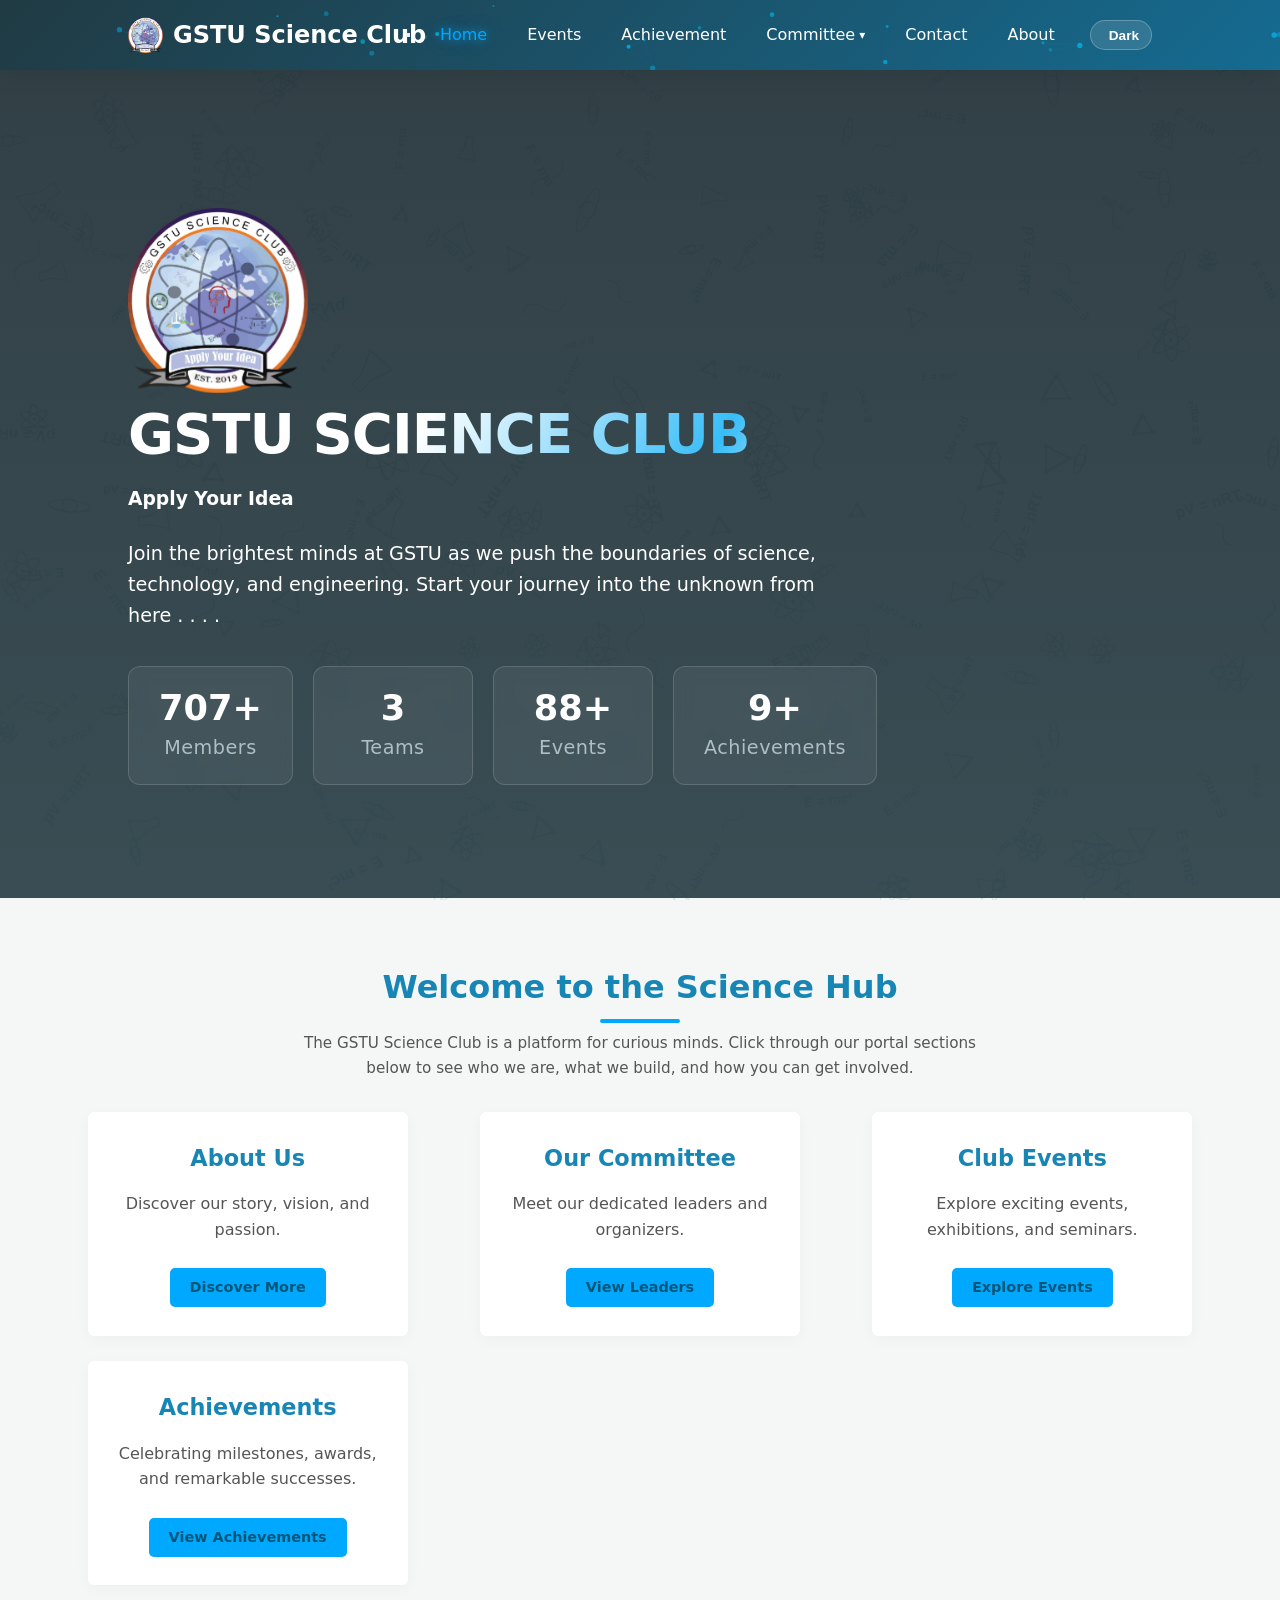
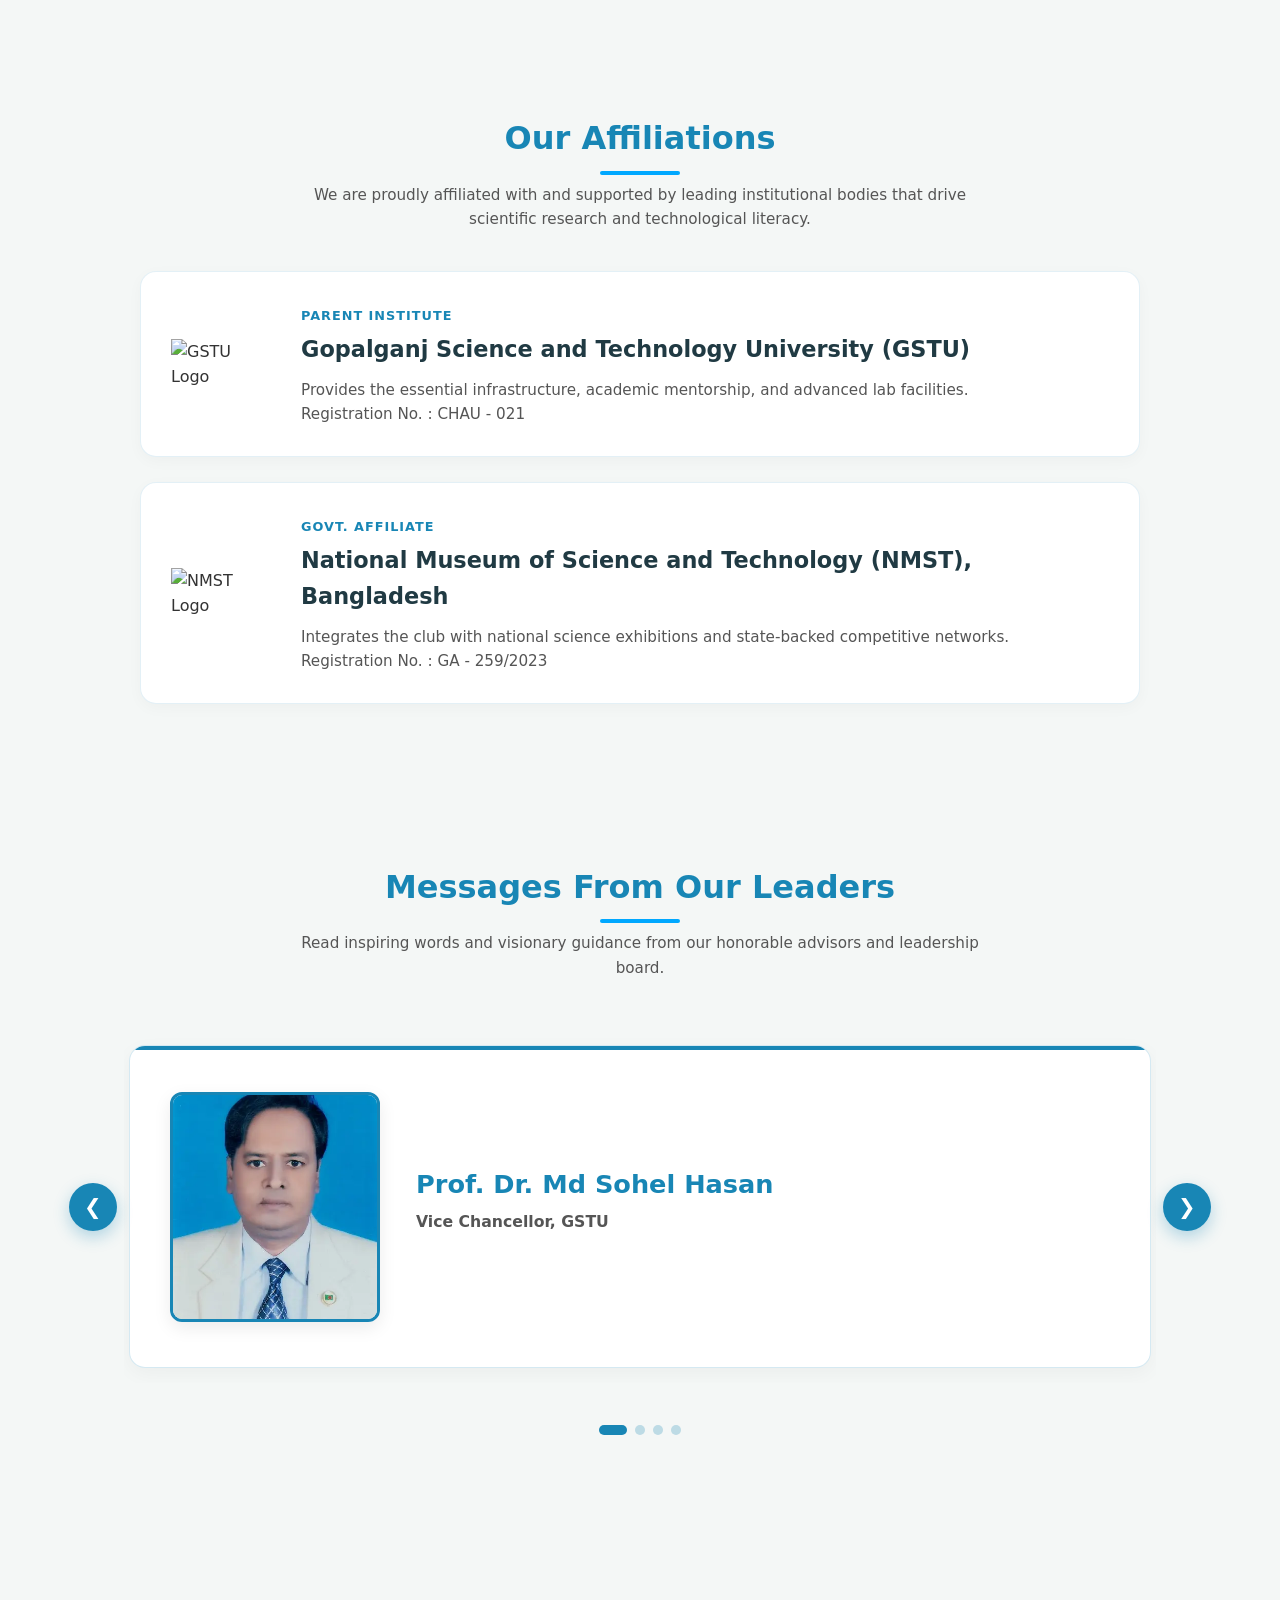
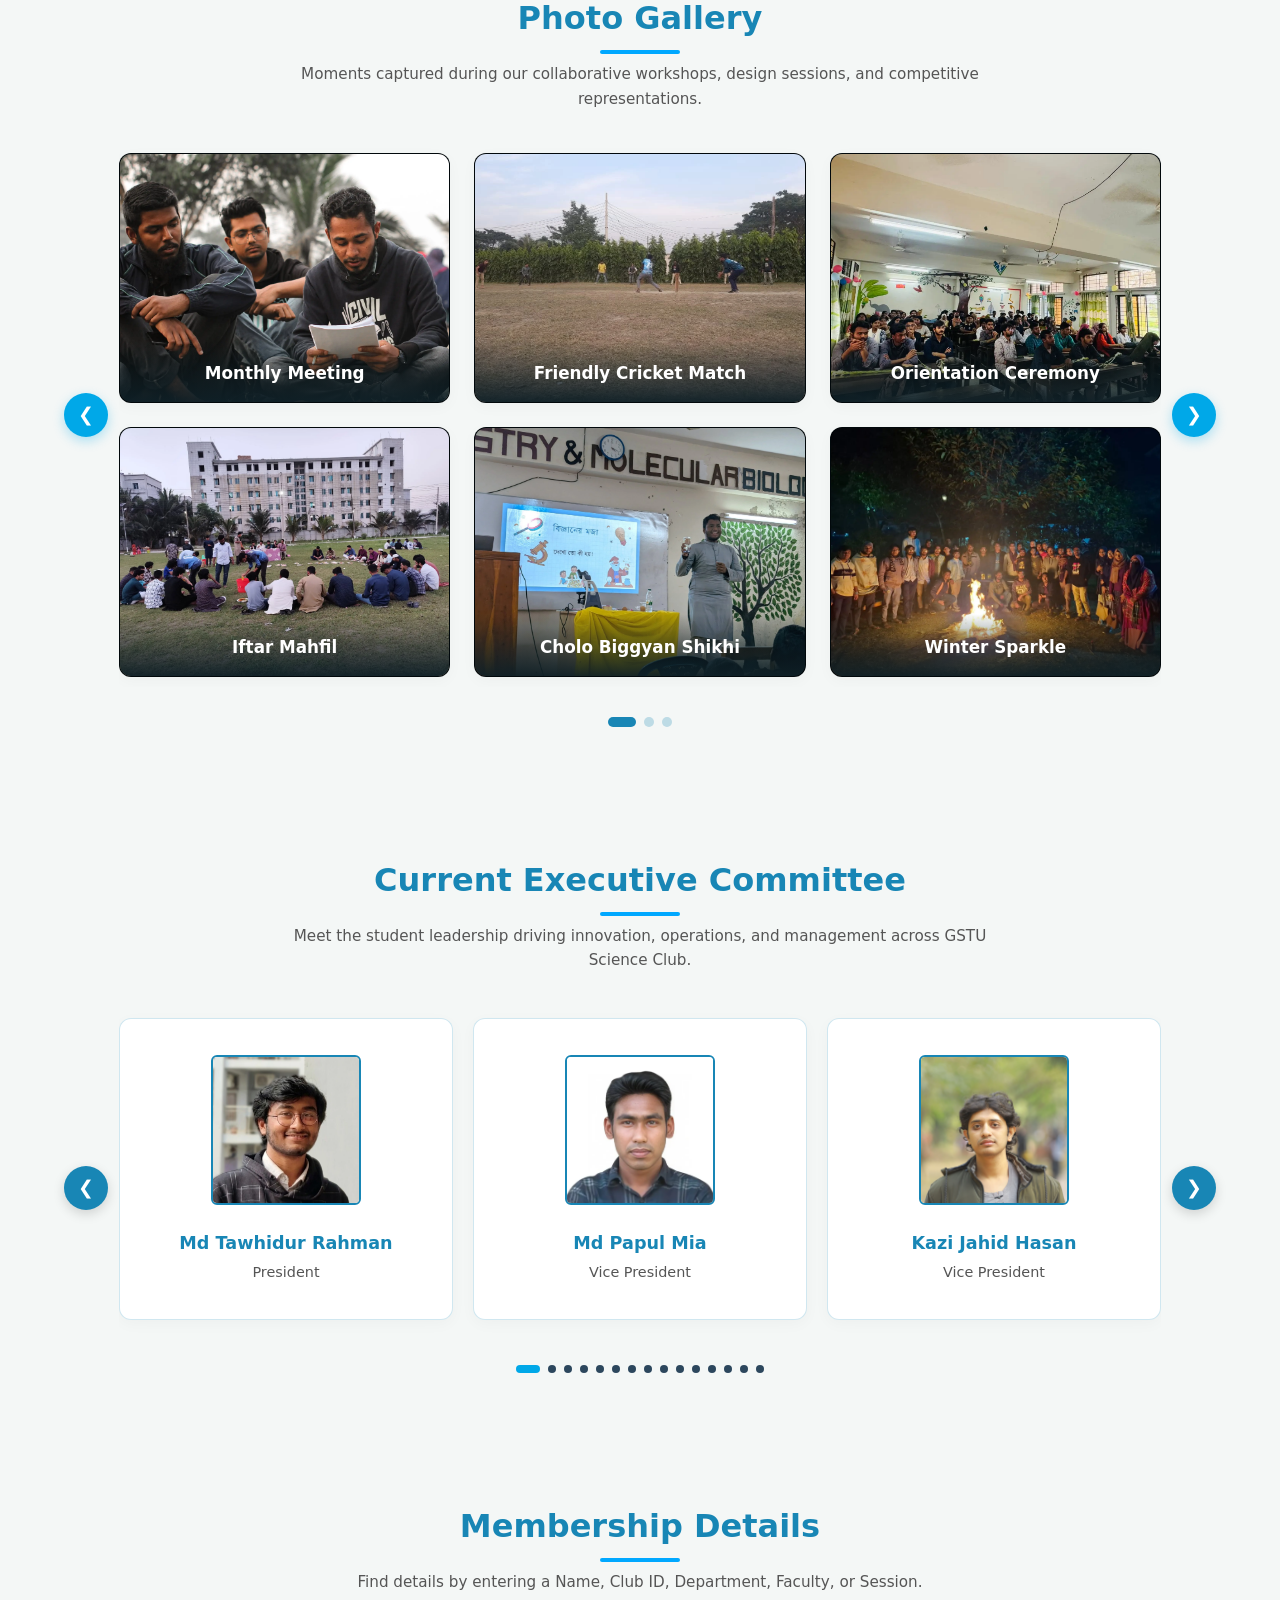
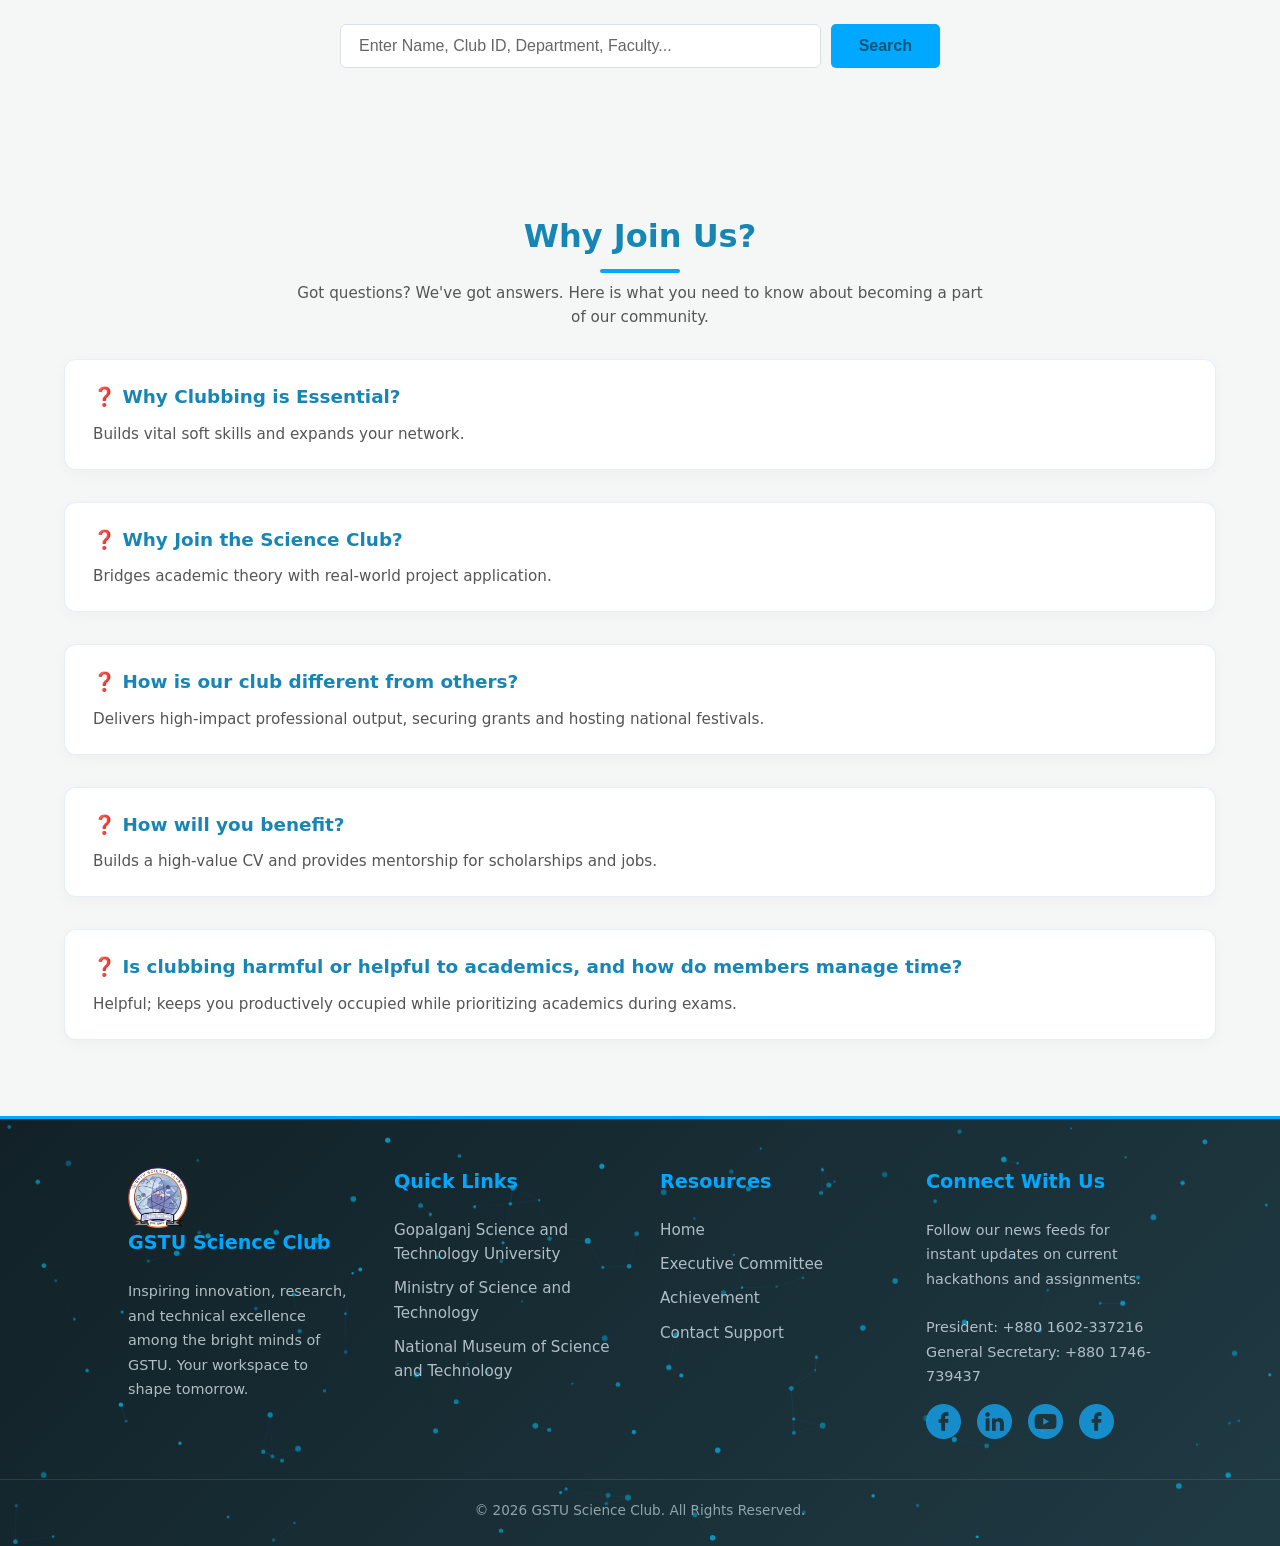
==== index.html @ 903ba99b "Add files via upload" ====
<!DOCTYPE html>
<html lang="en">

<head>
    <meta charset="UTF-8">
    <meta name="viewport" content="width=device-width, initial-scale=1.0">
    <title>Home - GSTU Science Club</title>
    <link rel="stylesheet" href="style.css">
    <!-- Custom Font Stylesheet -->
    <link rel="stylesheet" href="fonts/basenji.css">
    <link rel="stylesheet" href="style.css?v=1.1">
    <link rel="preconnect" href="https://cdnjs.cloudflare.com" crossorigin>
    <link rel="preconnect" href="https://cdn.jsdelivr.net" crossorigin>
    <script defer src="https://cdnjs.cloudflare.com/ajax/libs/three.js/r128/three.min.js"></script>
    <script defer src="https://cdn.jsdelivr.net/npm/three@0.128.0/examples/js/controls/OrbitControls.js"></script>
    <link rel="icon" type="image/webp" href="image/official/logo.webp">
</head>

<body class="max-w-full overflow-x-hidden">

    <!-- PRELOADER OVERLAY -->
    <div id="loader-wrapper">
        <div class="spinner-box">
            <div class="blue-orbit leo"></div>
            <div class="green-orbit leo"></div>
            <div class="red-orbit leo"></div>
            <div class="white-orbit w1 leo"></div>
            <div class="white-orbit w2 leo"></div>
            <div class="white-orbit w3 leo"></div>
        </div>
        <div class="loading-text">Preparing for Discovery...</div>
    </div>

    <universal-header></universal-header>

    <section id="hero">

        <!-- BACKGROUND CANVAS -->
        <canvas id="atom-canvas"
            style="position: absolute; top: 0; left: 0; width: 100%; height: 100%; z-index: 0; pointer-events: none;"></canvas>

        <!-- FOREGROUND CONTENT -->
        <div class="hero-content" style="position: relative; z-index: 1; max-width: 800px;">
            <img src="image/official/logo.webp" height="180px" width="180px" alt="GSTU Science Club Logo"
                style="margin-bottom: 10px;">

            <h1 class="hero-titles">GSTU Science Club</h1>
            <h3>Apply Your Idea</h3> <br>
            <p>Join the brightest minds at GSTU as we push the boundaries of science, technology, and engineering. Start
                your journey into the unknown from here . . . .</p>

            <!-- STATS BOXES -->
            <div class="hero-stats">
                <div class="stat-box">
                    <h2 class="counter" data-target="800" data-suffix="+">0</h2>
                    <p>Members</p>
                </div>
                <div class="stat-box">
                    <h2 class="counter" data-target="3">0</h2>
                    <p>Teams</p>
                </div>
                <div class="stat-box">
                    <h2 class="counter" data-target="100" data-suffix="+">0</h2>
                    <p>Events</p>
                </div>
                <div class="stat-box">
                    <h2 class="counter" data-target="10" data-suffix="+">0</h2>
                    <p>Achievements</p>
                </div>
            </div>
        </div>

    </section>

    <div class="section-container reveal-on-scroll">
        <h2 class="section-title">Welcome to the Science Hub</h2>
        <p class="section-subtitle">The GSTU Science Club is a platform for curious minds. Click through our portal
            sections below to see who we are, what we build, and how you can get involved.</p>

        <div class="grid">
            <div class="card reveal-on-scroll">
                <h3>About Us</h3>
                <p>Discover our story, vision, and passion.</p>
                <br>
                <a href="about.html" class="btns" style="padding: 8px 20px; font-size: 0.9rem;">Discover More</a>
            </div>
            <div class="card reveal-on-scroll">
                <h3>Our Committee</h3>
                <p>Meet our dedicated leaders and organizers.</p>
                <br>
                <a href="committee.html" class="btns" style="padding: 8px 20px; font-size: 0.9rem;">View Leaders</a>
            </div>

            <div class="card reveal-on-scroll">
                <h3>Club Events</h3>
                <p>Explore exciting events, exhibitions, and seminars.</p>
                <br>
                <a href="events.html" class="btns" style="padding: 8px 20px; font-size: 0.9rem;">Explore Events</a>
            </div>

            <div class="card reveal-on-scroll">
                <h3>Achievements</h3>
                <p>Celebrating milestones, awards, and remarkable successes.</p>
                <br>
                <a href="achievement.html" class="btns" style="padding: 8px 20px; font-size: 0.9rem;">View
                    Achievements</a>
            </div>
        </div>
    </div>

    <div class="section-container reveal-on-scroll">
        <h2 class="section-title">Our Affiliations</h2>
        <p class="section-subtitle">We are proudly affiliated with and supported by leading institutional bodies that
            drive scientific research and technological literacy.</p>

        <div class="affiliations-list"
            style="display: flex; flex-direction: column; gap: 25px; max-width: 1000px; margin: 2.5rem auto 0 auto;">

            <div class="affiliation-wide-card interactive-affiliation-card reveal-on-scroll">
                <div class="affiliation-logo-frame"
                    style="flex-shrink: 0; width: 100px; height: 100px; display: flex; align-items: center; justify-content: center; position: relative; z-index: 2;">
                    <img src="https://upload.wikimedia.org/wikipedia/en/6/67/GSTU_Logo.png" alt="GSTU Logo"
                        style="max-width: 100%; max-height: 100%; object-fit: contain;">
                </div>
                <div class="affiliation-details" style="position: relative; z-index: 2;">
                    <span class="affiliation-badge">Parent Institute</span>
                    <h3>Gopalganj Science and Technology University (GSTU)</h3>
                    <p>Provides the essential infrastructure, academic mentorship, and advanced lab facilities.</p>
                    <p>Registration No. : CHAU - 021</p>
                </div>
            </div>

            <div class="affiliation-wide-card interactive-affiliation-card reveal-on-scroll">
                <div class="affiliation-logo-frame"
                    style="flex-shrink: 0; width: 100px; height: 100px; display: flex; align-items: center; justify-content: center; position: relative; z-index: 2;">
                    <img src="https://upload.wikimedia.org/wikipedia/en/thumb/a/a3/National_Museum_of_Science_and_Technology_%28Bangladesh%29_logo.svg/500px-National_Museum_of_Science_and_Technology_%28Bangladesh%29_logo.svg.png"
                        alt="NMST Logo" style="max-width: 100%; max-height: 100%; object-fit: contain;">
                </div>
                <div class="affiliation-details" style="position: relative; z-index: 2;">
                    <span class="affiliation-badge">Govt. Affiliate</span>
                    <h3>National Museum of Science and Technology (NMST), Bangladesh</h3>
                    <p>Integrates the club with national science exhibitions and state-backed competitive networks.</p>
                    <p>Registration No. : GA - 259/2023</p>
                </div>
            </div>

        </div>
    </div>

    <!-- Messages From Our Leaders Section -->
    <div class="section-container messages-section reveal-on-scroll">
        <h2 class="section-title">Messages From Our Leaders</h2>
        <p class="section-subtitle">Read inspiring words and visionary guidance from our honorable advisors and
            leadership board.</p>

        <!-- Carousel Wrapper -->
        <div class="msg-carousel-container" id="msgCarousel" tabindex="0"
            aria-label="Leader Messages Carousel. Use arrow keys to navigate.">

            <button class="msg-carousel-btn msg-prev-btn" id="msgPrev" aria-label="Previous message">&#10094;</button>

            <div class="msg-carousel-viewport" id="msgViewport">
                <div class="msg-carousel-track" id="msgTrack">

                    <!-- Leader 1 -->
                    <div class="message-card" data-index="2">
                        <div class="leader-image-frame">
                            <img src="Image people/teachers/VC.webp" alt="Prof. Dr. Md Sohel Hasan"
                                onerror="this.src='image/logo.webp'">
                        </div>
                        <div class="leader-content">
                            <h3 class="leader-name">Prof. Dr. Md Sohel Hasan</h3>
                            <p class="leader-title">Vice Chancellor, GSTU </p>
                            <blockquote class="leader-quote">
                                
                            </blockquote>
                        </div>
                    </div>

                    <!-- Leader 2 -->
                    <div class="message-card" data-index="2">
                        <div class="leader-image-frame">
                            <img src="Image people/teachers/CA.webp" alt="Prof. Dr. Md. Kamruzzaman"
                                onerror="this.src='image/logo.webp'">
                        </div>
                        <div class="leader-content">
                            <h3 class="leader-name">Prof. Dr. Md. Kamruzzaman</h3>
                            <p class="leader-title">Chief Advisor, GSTU Science Club</p>
                            <blockquote class="leader-quote">
                     
                            </blockquote>
                        </div>
                    </div>

                    <!-- Leader 3 -->
                    <div class="message-card" data-index="2">
                        <div class="leader-image-frame">
                            <img src="Image people/CEC/PS.webp" alt="Md. Tawhidur Rahman"
                                onerror="this.src='image/logo.webp'">
                        </div>
                        <div class="leader-content">
                            <h3 class="leader-name">Md. Tawhidur Rahman</h3>
                            <p class="leader-title">President, GSTU Science Club</p>
                            <blockquote class="leader-quote">
                                "A science club is not supposed to be all about contesting and doing activities. GSTU
                                Science Club endeavors to provide a place where students can engage in asking meaningful
                                questions, testing theories, learning from their mistakes, collaborating with others,
                                and applying knowledge to solve problems. This is our objective—to promote scientific
                                thought processes and innovations through learning."
                            </blockquote>
                        </div>
                    </div>

                    <!-- Leader 4 -->
                    <div class="message-card" data-index="3">
                        <div class="leader-image-frame">
                            <img src="Image people/CEC/GS.webp" alt="S M Al-Amin Nishan"
                                onerror="this.src='image/logo.webp'">
                        </div>
                        <div class="leader-content">
                            <h3 class="leader-name">S M Al-Amin Nishan</h3>
                            <p class="leader-title">General Secretary, GSTU Science Club</p>
                            <blockquote class="leader-quote">
                                "I believe science has the power to transform society and build a sustainable future. My
                                vision is to promote scientific curiosity, innovation, and research among students
                                through impactful projects, conferences, and collaborative activities. Together, we
                                strive to create a vibrant scientific community that addresses environmental challenges
                                and contributes to the betterment of society."
                            </blockquote>
                        </div>
                    </div>

                </div>
            </div>

            <button class="msg-carousel-btn msg-next-btn" id="msgNext" aria-label="Next message">&#10095;</button>
        </div>

        <!-- Pagination Dots -->
        <div class="msg-carousel-dots" id="msgDots"></div>
    </div>

    <div class="section-container reveal-on-scroll">
        <h2 class="section-title">Photo Gallery</h2>
        <p class="section-subtitle">Moments captured during our collaborative workshops, design sessions, and
            competitive representations.</p>

        <div class="gallery-carousel-container">
            <button class="carousel-btn prev-btn" id="galleryPrev" aria-label="Previous photos">&#10094;</button>
            <div class="gallery-carousel-viewport">
                <div class="gallery-double-row-track" id="galleryTrack">
                    <div class="gallery-item">
                        <img src="image/meeting.webp" alt="Monthly Meeting">
                        <div class="gallery-caption">Monthly Meeting</div>
                    </div>
                    <div class="gallery-item">
                        <img src="image/iftar.webp" alt="Iftar Mahfil">
                        <div class="gallery-caption">Iftar Mahfil</div>
                    </div>
                    <div class="gallery-item">
                        <img src="image/cricket.webp" alt="Friendly Cricket Match">
                        <div class="gallery-caption">Friendly Cricket Match</div>
                    </div>
                    <div class="gallery-item">
                        <img src="image/cholo biggan sikhi.webp" alt="Cholo Biggyan Shikhi">
                        <div class="gallery-caption">Cholo Biggyan Shikhi</div>
                    </div>
                    <div class="gallery-item">
                        <img src="image/ori.webp" alt="Orientation Ceremony">
                        <div class="gallery-caption">Orientation Ceremony</div>
                    </div>
                    <div class="gallery-item">
                        <img src="image/winter.webp" alt="Winter Sparkle">
                        <div class="gallery-caption">Winter Sparkle</div>
                    </div>
                    <div class="gallery-item">
                        <img src="image/member req.webp" alt="Member Recruitment">
                        <div class="gallery-caption">Member Recruitment</div>
                    </div>
                    <div class="gallery-item">
                        <img src="image/spss.webp" alt="SPSS Workshop">
                        <div class="gallery-caption">SPSS Workshop</div>
                    </div>
                    <div class="gallery-item">
                        <img src="image/fest 2.webp" alt="Science Fest">
                        <div class="gallery-caption">Science Fest</div>
                    </div>
                    <div class="gallery-item">
                        <img src="image/cr5.webp" alt="Winner: Youth Inovation Fund">
                        <div class="gallery-caption">Winner: Youth Inovation Fund</div>
                    </div>
                    <div class="gallery-item">
                        <img src="image/school visit.webp" alt="School Visit">
                        <div class="gallery-caption">School Visit</div>
                    </div>
                    <div class="gallery-item">
                        <img src="image/crc.webp" alt="Program With CRC">
                        <div class="gallery-caption">Program With CRC</div>
                    </div>
                    <div class="gallery-item">
                        <img src="image/plastic.webp" alt="Cutting Plastic for Climate Action">
                        <div class="gallery-caption">Cutting Plastic for Climate Action</div>
                    </div>
                    <div class="gallery-item">
                        <img src="image/seminar.webp" alt="Seminar">
                        <div class="gallery-caption">Seminar</div>
                    </div>
                    <div class="gallery-item">
                        <img src="image/Debate 1.webp" alt="Runner Up: Debate Competition">
                        <div class="gallery-caption">Runner Up: Debate Competition</div>
                    </div>
                    <div class="gallery-item">
                        <img src="image/seminar 2.webp" alt="Seminar">
                        <div class="gallery-caption">Seminar</div>
                    </div>
                    <div class="gallery-item">
                        <img src="image/tree.webp" alt="Tree Plantation">
                        <div class="gallery-caption">Tree Plantation</div>
                    </div>
                    <div class="gallery-item">
                        <img src="image/nmst.webp" alt="National Museum of Science & Technology">
                        <div class="gallery-caption">National Museum of Science & Technology</div>
                    </div>
                </div>
                <button class="carousel-btn next-btn" id="galleryNext" aria-label="Next photos">&#10095;</button>
            </div>
        </div>
        <div class="gallery-carousel-dots" id="galleryDots"></div>
    </div>

    <!-- Executive Committee Section -->
    <div class="section-container reveal-on-scroll">
        <h2 class="section-title">Current Executive Committee</h2>
        <p class="section-subtitle">Meet the student leadership driving innovation, operations, and management across
            GSTU Science Club.</p>

        <div class="exec-slider-wrapper">
            <!-- Navigation Buttons -->
            <button class="carousel-btn prev-btn" id="execPrev" aria-label="Previous members">&#10094;</button>
            <button class="carousel-btn next-btn" id="execNext" aria-label="Next members">&#10095;</button>

            <!-- Direct Viewport (Outer main box wrapper removed) -->
            <div class="exec-carousel-viewport" id="execViewport">
                <div class="exec-carousel-track" id="execTrack">

                    <!-- 1. PRESIDENT -->
                    <div class="exec-card">
                        <div class="executive-square-photo"><img src="Image people/CEC/PS.webp" alt="President"
                                loading="lazy"></div>
                        <h3>Md Tawhidur Rahman</h3>
                        <p class="exec-designation">President</p>
                    </div>

                    <!-- 2. VICE PRESIDENTS -->
                    <div class="exec-card">
                        <div class="executive-square-photo"><img src="Image people/CEC/vp1.webp" alt="Vice President"
                                loading="lazy"></div>
                        <h3>Md Papul Mia</h3>
                        <p class="exec-designation">Vice President</p>
                    </div>
                    <div class="exec-card">
                        <div class="executive-square-photo"><img src="Image people/CEC/vp2.webp" alt="Vice President"
                                loading="lazy"></div>
                        <h3>Kazi Jahid Hasan</h3>
                        <p class="exec-designation">Vice President</p>
                    </div>
                    <div class="exec-card">
                        <div class="executive-square-photo"><img src="Image/no people.webp" alt="Vice President"
                                loading="lazy"></div>
                        <h3>Anika Rahman Nishi</h3>
                        <p class="exec-designation">Vice President</p>
                    </div>
                    <div class="exec-card">
                        <div class="executive-square-photo"><img src="Image people/CEC/vp4.webp" alt="Vice President"
                                loading="lazy"></div>
                        <h3>Md. Borhanuddin Rabbani</h3>
                        <p class="exec-designation">Vice President</p>
                    </div>

                    <!-- 3. GENERAL SECRETARY -->
                    <div class="exec-card">
                        <div class="executive-square-photo"><img src="Image people/CEC/GS.webp" alt="General Secretary"
                                loading="lazy"></div>
                        <h3>S M Nishan</h3>
                        <p class="exec-designation">General Secretary</p>
                    </div>

                    <!-- 4. JOINT SECRETARIES -->
                    <div class="exec-card">
                        <div class="executive-square-photo"><img src="Image people/CEC/js1.webp" alt="Joint Secretary"
                                loading="lazy"></div>
                        <h3>Md Zubayer</h3>
                        <p class="exec-designation">Joint Secretary</p>
                    </div>
                    <div class="exec-card">
                        <div class="executive-square-photo"><img src="Image people/CEC/js2.webp" alt="Joint Secretary"
                                loading="lazy"></div>
                        <h3>Sadia Mehnaj Saila</h3>
                        <p class="exec-designation">Joint Secretary</p>
                    </div>
                    <div class="exec-card">
                        <div class="executive-square-photo"><img src="Image/no people.webp" alt="Joint Secretary"
                                loading="lazy"></div>
                        <h3>Anika Sharmila Arthy</h3>
                        <p class="exec-designation">Joint Secretary</p>
                    </div>
                    <div class="exec-card">
                        <div class="executive-square-photo"><img src="Image people/CEC/jd4.webp" alt="Joint Secretary"
                                loading="lazy"></div>
                        <h3>Nur Hasan Sharabon</h3>
                        <p class="exec-designation">Joint Secretary</p>
                    </div>
                    <div class="exec-card">
                        <div class="executive-square-photo"><img src="Image people/CEC/js5.webp" alt="Joint Secretary"
                                loading="lazy"></div>
                        <h3>Jhuma Akhter</h3>
                        <p class="exec-designation">Joint Secretary</p>
                    </div>
                    <div class="exec-card">
                        <div class="executive-square-photo"><img src="Image/no people.webp" alt="Joint Secretary"
                                loading="lazy"></div>
                        <h3>Dipa Bhattacharjee</h3>
                        <p class="exec-designation">Joint Secretary</p>
                    </div>

                    <!-- 5. ORGANIZING SECRETARIAT -->
                    <div class="exec-card">
                        <div class="executive-square-photo"><img src="Image people/CEC/os.webp"
                                alt="Organizing Secretary" loading="lazy"></div>
                        <h3>Md. Barakat Ullah Miah</h3>
                        <p class="exec-designation">Organizing Secretary</p>
                    </div>
                    <div class="exec-card">
                        <div class="executive-square-photo"><img src="Image people/CEC/dogs.webp"
                                alt="Deputy Organizing Secretary" loading="lazy"></div>
                        <h3>Md Rubaid Hasan</h3>
                        <p class="exec-designation">Deputy Organizing Secretary</p>
                    </div>

                    <!-- 6. TREASURY SECRETARIAT -->
                    <div class="exec-card">
                        <div class="executive-square-photo"><img src="Image people/CEC/t.webp" alt="Treasurer"
                                loading="lazy"></div>
                        <h3>Ashikuzzaman Helal</h3>
                        <p class="exec-designation">Treasurer</p>
                    </div>
                    <div class="exec-card">
                        <div class="executive-square-photo"><img src="Image/no people.webp" alt="Deputy Treasurer"
                                loading="lazy"></div>
                        <h3>Most. Masuma Khatun</h3>
                        <p class="exec-designation">Deputy Treasurer</p>
                    </div>

                    <!-- 7. PUBLICITY SECRETARIAT -->
                    <div class="exec-card">
                        <div class="executive-square-photo"><img src="Image people/CEC/pcs.webp"
                                alt="Publicity Secretary" loading="lazy"></div>
                        <h3>Suronjit Saha Shuvo</h3>
                        <p class="exec-designation">Publicity Secretary</p>
                    </div>
                    <div class="exec-card">
                        <div class="executive-square-photo"><img src="Image people/CEC/dps.webp"
                                alt="Deputy Publicity Secretary" loading="lazy"></div>
                        <h3>Mst. Onima Akter</h3>
                        <p class="exec-designation">Deputy Publicity Secretary</p>
                    </div>

                    <!-- 8. OFFICE SECRETARIAT -->
                    <div class="exec-card">
                        <div class="executive-square-photo"><img src="Image people/CEC/ofs.webp" alt="Office Secretary"
                                loading="lazy"></div>
                        <h3>Md Shamim Hasan Akash</h3>
                        <p class="exec-designation">Office Secretary</p>
                    </div>
                    <div class="exec-card">
                        <div class="executive-square-photo"><img src="Image people/CEC/dofs.webp"
                                alt="Deputy Office Secretary" loading="lazy"></div>
                        <h3>Ayon Suvro Adhikary</h3>
                        <p class="exec-designation">Deputy Office Secretary</p>
                    </div>

                    <!-- 9. PUBLICATION SECRETARIAT -->
                    <div class="exec-card">
                        <div class="executive-square-photo"><img src="Image people/CEC/pbs.webp"
                                alt="Publication Secretary" loading="lazy"></div>
                        <h3>Md. Rifat Islam</h3>
                        <p class="exec-designation">Publication Secretary</p>
                    </div>
                    <div class="exec-card">
                        <div class="executive-square-photo"><img src="Image people/CEC/dpbs.webp"
                                alt="Deputy Publication Secretary" loading="lazy"></div>
                        <h3>Md Khademul Islam</h3>
                        <p class="exec-designation">Deputy Publication Secretary</p>
                    </div>
                    <div class="exec-card">
                        <div class="executive-square-photo"><img src="Image people/CEC/dpbs2.webp"
                                alt="Deputy Publication Secretary" loading="lazy"></div>
                        <h3>Nure Jannat Akhi</h3>
                        <p class="exec-designation">Deputy Publication Secretary</p>
                    </div>

                    <!-- 10. HRM SECRETARIAT -->
                    <div class="exec-card">
                        <div class="executive-square-photo"><img src="Image people/CEC/hrm.webp" alt="HRM Secretary"
                                loading="lazy"></div>
                        <h3>Shazzad Hosan Arif</h3>
                        <p class="exec-designation">HRM Secretary</p>
                    </div>
                    <div class="exec-card">
                        <div class="executive-square-photo"><img src="Image people/CEC/dhrm.webp"
                                alt="Deputy HRM Secretary" loading="lazy"></div>
                        <h3>Mst Jiniya Khatun</h3>
                        <p class="exec-designation">Deputy HRM Secretary</p>
                    </div>

                    <!-- 11. IT SECRETARIAT -->
                    <div class="exec-card">
                        <div class="executive-square-photo"><img src="Image people/CEC/it.webp" alt="IT Secretary"
                                loading="lazy"></div>
                        <h3>Md Rahul</h3>
                        <p class="exec-designation">IT Secretary</p>
                    </div>
                    <div class="exec-card">
                        <div class="executive-square-photo"><img src="Image people/CEC/dit.webp"
                                alt="Deputy IT Secretary" loading="lazy"></div>
                        <h3>Susmoy Chandra Das</h3>
                        <p class="exec-designation">Deputy IT Secretary</p>
                    </div>

                    <!-- 12. COLLABORATION & COMMUNICATION SECRETARIAT -->
                    <div class="exec-card">
                        <div class="executive-square-photo"><img src="Image people/CEC/ccs.webp"
                                alt="Collaboration & Communication Secretary" loading="lazy"></div>
                        <h3>Mst. Luna Parvin</h3>
                        <p class="exec-designation">Collaboration & Communication Secretary</p>
                    </div>
                    <div class="exec-card">
                        <div class="executive-square-photo"><img src="Image/no people.webp"
                                alt="Deputy Collaboration Secretary" loading="lazy"></div>
                        <h3>Sadia Sultana Disha</h3>
                        <p class="exec-designation">Deputy Collaboration Secretary</p>
                    </div>

                    <!-- 13. SENIOR EXECUTIVE MEMBERS -->
                    <div class="exec-card">
                        <div class="executive-square-photo"><img src="Image/no people.webp"
                                alt="Senior Executive Member" loading="lazy"></div>
                        <h3>MD Atikur Rahman</h3>
                        <p class="exec-designation">Senior Executive Member</p>
                    </div>
                    <div class="exec-card">
                        <div class="executive-square-photo"><img src="Image people/CEC/se3.webp"
                                alt="Senior Executive Member" loading="lazy"></div>
                        <h3>Pratim Mandal</h3>
                        <p class="exec-designation">Senior Executive Member</p>
                    </div>

                    <!-- 14. EXECUTIVE MEMBERS -->
                    <div class="exec-card">
                        <div class="executive-square-photo"><img src="Image/no people.webp" alt="Executive Member"
                                loading="lazy"></div>
                        <h3>Mohuya Khatun</h3>
                        <p class="exec-designation">Executive Member</p>
                    </div>
                    <div class="exec-card">
                        <div class="executive-square-photo"><img src="Image/no people.webp" alt="Executive Member"
                                loading="lazy"></div>
                        <h3>MST Jasmine Akter</h3>
                        <p class="exec-designation">Executive Member</p>
                    </div>
                    <div class="exec-card">
                        <div class="executive-square-photo"><img src="Image people/CEC/e3.webp" alt="Executive Member"
                                loading="lazy"></div>
                        <h3>Sanjida Akter</h3>
                        <p class="exec-designation">Executive Member</p>
                    </div>
                    <div class="exec-card">
                        <div class="executive-square-photo"><img src="Image people/CEC/ex4.webp" alt="Executive Member"
                                loading="lazy"></div>
                        <h3>Md Esanur Islam</h3>
                        <p class="exec-designation">Executive Member</p>
                    </div>
                    <div class="exec-card">
                        <div class="executive-square-photo"><img src="Image people/CEC/e5.webp" alt="Executive Member"
                                loading="lazy"></div>
                        <h3>Shamima Akter</h3>
                        <p class="exec-designation">Executive Member</p>
                    </div>
                    <div class="exec-card">
                        <div class="executive-square-photo"><img src="Image/no people.webp" alt="Executive Member"
                                loading="lazy"></div>
                        <h3>Munira Khondoker</h3>
                        <p class="exec-designation">Executive Member</p>
                    </div>
                    <div class="exec-card">
                        <div class="executive-square-photo"><img src="Image/no people.webp" alt="Executive Member"
                                loading="lazy"></div>
                        <h3>Mst. Zarin Akhter</h3>
                        <p class="exec-designation">Executive Member</p>
                    </div>
                    <div class="exec-card">
                        <div class="executive-square-photo"><img src="Image people/CEC/e8.webp" alt="Executive Member"
                                loading="lazy"></div>
                        <h3>Raihan</h3>
                        <p class="exec-designation">Executive Member</p>
                    </div>
                    <div class="exec-card">
                        <div class="executive-square-photo"><img src="Image people/CEC/ex9.webp" alt="Executive Member"
                                loading="lazy"></div>
                        <h3>Dipankar Talukdar</h3>
                        <p class="exec-designation">Executive Member</p>
                    </div>
                    <div class="exec-card">
                        <div class="executive-square-photo"><img src="Image/no people.webp" alt="Executive Member"
                                loading="lazy"></div>
                        <h3>Sabiha Jannat</h3>
                        <p class="exec-designation">Executive Member</p>
                    </div>
                    <div class="exec-card">
                        <div class="executive-square-photo"><img src="Image/no people.webp" alt="Executive Member"
                                loading="lazy"></div>
                        <h3>Ilma Rahman</h3>
                        <p class="exec-designation">Executive Member</p>
                    </div>
                    <div class="exec-card">
                        <div class="executive-square-photo"><img src="Image people/CEC/ex12.webp" alt="Executive Member"
                                loading="lazy"></div>
                        <h3>Rafiul Bari Shanchy</h3>
                        <p class="exec-designation">Executive Member</p>
                    </div>
                    <div class="exec-card">
                        <div class="executive-square-photo"><img src="Image people/CEC/ex13.webp" alt="Executive Member"
                                loading="lazy"></div>
                        <h3>Toufiq Hasan</h3>
                        <p class="exec-designation">Executive Member</p>
                    </div>
                    <div class="exec-card">
                        <div class="executive-square-photo"><img src="Image/no people.webp" alt="Executive Member"
                                loading="lazy"></div>
                        <h3>Md. Abu Huraira</h3>
                        <p class="exec-designation">Executive Member</p>
                    </div>

                </div>
            </div>

            <!-- Dynamic Dots Navigation -->
            <div class="gallery-carousel-dots" id="execDots"></div>
        </div>
    </div>

    <!-- Membership Search Section -->
    <div class="section-container reveal-on-scroll" id="membership-search-section">
        <h2 class="section-title">Membership Details</h2>
        <p class="section-subtitle">Find details by entering a Name, Club ID, Department, Faculty, or Session.</p>

        <div style="max-width: 1200px; margin: 0 auto;">
            <!-- Search Bar Form -->
            <form id="membershipSearchForm"
                style="display: flex; gap: 10px; margin: 0 auto 15px auto; max-width: 600px;" onsubmit="return false;">
                <input type="text" id="membershipInput" placeholder="Enter Name, Club ID, Department, Faculty..."
                    style="flex: 1; min-width: 0; padding: 12px 18px; border-radius: var(--radius-sm); border: 1px solid #d7e0e5; background: var(--card-bg); color: var(--text-dark); font-size: 1rem; outline: none;"
                    required>
                <button type="submit" class="btns"
                    style="padding: 12px 28px; font-size: 1rem; border: none; cursor: pointer; white-space: nowrap;">Search</button>
            </form>

            <!-- Result Count Header (Centered) -->
            <div id="searchResultCount"
                style="display: none; max-width: 800px; margin: 0 auto 15px auto; font-size: 1.1rem; color: var(--accent-color); font-weight: 600; text-align: center;">
            </div>

            <!-- Results Container -->
            <div id="searchResultsContainer"
                style="display: flex; flex-direction: column; gap: 30px; max-width: 800px; margin: 0 auto;"></div>

            <!-- Not Found Message -->
            <div id="membershipNotFound"
                style="display: none; max-width: 600px; margin: 0 auto; padding: 15px; border-radius: var(--radius-md); background: rgba(255, 50, 50, 0.1); border: 1px solid rgba(255, 50, 50, 0.3); color: #ff6b6b; font-size: 0.95rem; text-align: center;">
                No matching membership record found. Please check the details and try again.
            </div>
        </div>
    </div>

    <!-- Results Display Box (Aligned both sides) -->
    <div id="membershipResult" style="display: none; text-align: left; max-width: 800px; margin: 0 auto;"
        class="interactive-qa-card">
        <div style="border-bottom: 1px solid rgba(255, 255, 255, 0.1); padding-bottom: 12px; margin-bottom: 15px;">
            <h3 id="resName" style="margin: 0; font-size: 1.3rem; color: var(--accent-color);">--</h3>
        </div>
        <div style="display: flex; flex-direction: column; gap: 10px; font-size: 0.95rem;">

            <div id="rowClubId"
                style="display: flex; justify-content: space-between; border-bottom: 1px dashed rgba(120, 115, 115, 0.1); padding-bottom: 6px;">
                <span>Club ID:</span>
                <strong id="resClubId"></strong>
            </div>

            <div id="rowDept"
                style="display: flex; justify-content: space-between; border-bottom: 1px dashed rgba(255, 255, 255, 0.1); padding-bottom: 6px;">
                <span>Department:</span>
                <strong id="resDept"></strong>
            </div>

            <div id="rowFaculty"
                style="display: flex; justify-content: space-between; border-bottom: 1px dashed rgba(255, 255, 255, 0.1); padding-bottom: 6px;">
                <span>Faculty:</span>
                <strong id="resFaculty"></strong>
            </div>

            <div id="rowSession" style="display: flex; justify-content: space-between;">
                <span>Session:</span>
                <strong id="resSession"></strong>
            </div>

        </div>
    </div>

    <!-- Not Found Message -->
    <div id="membershipNotFound"
        style="display: none; max-width: 600px; margin: 0 auto; padding: 15px; border-radius: var(--radius-md); background: rgba(255, 50, 50, 0.1); border: 1px solid rgba(255, 50, 50, 0.3); color: #ff6b6b; font-size: 0.95rem; text-align: center;">
        No matching membership record found. Please check the details and try again.
    </div>
    </div>
    </div>

    <div class="section-container qa-section reveal-on-scroll">
        <h2 class="section-title">Why Join Us?</h2>
        <p class="section-subtitle">Got questions? We've got answers. Here is what you need to know about becoming a
            part of our community.</p>

        <div class="qa-container"
            style="max-width: 1200px; margin: 0 auto; text-align: left; display: flex; flex-direction: column; gap: 20px;">

            <div class="qa-item interactive-qa-card reveal-on-scroll">
                <h4>❓ Why Clubbing is Essential?</h4>
                <p>Builds vital soft skills and expands your network.</p>
            </div>

            <div class="qa-item interactive-qa-card reveal-on-scroll">
                <h4>❓ Why Join the Science Club?</h4>
                <p>Bridges academic theory with real-world project application.</p>
            </div>

            <div class="qa-item interactive-qa-card reveal-on-scroll">
                <h4>❓ How is our club different from others?</h4>
                <p>Delivers high-impact professional output, securing grants and hosting national festivals.</p>
            </div>

            <div class="qa-item interactive-qa-card reveal-on-scroll">
                <h4>❓ How will you benefit?</h4>
                <p>Builds a high-value CV and provides mentorship for scholarships and jobs.</p>
            </div>

            <div class="qa-item interactive-qa-card reveal-on-scroll">
                <h4>❓ Is clubbing harmful or helpful to academics, and how do members manage time?</h4>
                <p>Helpful; keeps you productively occupied while prioritizing academics during exams.</p>
            </div>
        </div>
    </div>

    <!-- Full-Screen Gallery Preview Modal -->
    <div id="galleryModal" class="gallery-modal" aria-hidden="true">
        <span class="modal-close" id="modalClose">&times;</span>
        <div class="modal-content-wrapper">
            <img class="modal-image" id="modalImg" src="" alt="Expanded View">
            <div class="modal-caption" id="modalCaption"></div>
        </div>
    </div>

    <universal-footer></universal-footer>

    <script defer src="main.js"></script>
    <script defer src="member.js"></script>

</body>

</html>
---- style.css ----
/* ==========================================
   Base Design Tokens & Dynamic Themes
   ========================================== */
:root {
    color-scheme: light;

    /* Color Tokens */
    --primary-color: #1886b5;
    --secondary-color: #203a43;
    --accent-color: #00a8ff;
    --text-dark: #333333;
    --text-muted: #555555;
    --text-light: #ffffff;
    --bg-light: #f4f7f6;
    --card-bg: #ffffff;

    /* Dynamic Component Variables */
    --btn-social-bg: #f0f2f5;
    --btn-social-text: #1c1e21;
    --brand-primary: var(--primary-color);
    --brand-hover: #005678;

    /* Layout & Transition Tokens */
    --header-height: 70px;
    --transition-smooth: cubic-bezier(0.25, 0.8, 0.25, 1);
    --transition-fast: cubic-bezier(0.4, 0, 0.2, 1);
    --radius-sm: 6px;
    --radius-md: 12px;
    --radius-lg: 16px;
    --shadow-sm: 0 4px 15px rgba(0, 0, 0, 0.03);
    --shadow-md: 0 6px 20px rgba(0, 0, 0, 0.08);
    --shadow-lg: 0 10px 30px rgba(0, 0, 0, 0.15);
}

[data-theme="dark"] {
    color-scheme: dark;
    --primary-color: #1aa4df;
    --secondary-color: #0b1518;
    --accent-color: #00e5ff;
    --text-dark: #f4f7f6;
    --text-muted: #b0bec5;
    --text-light: #ffffff;
    --bg-light: #121e24;
    --card-bg: #1a2d36;

    --btn-social-bg: #253942;
    --btn-social-text: #f4f7f6;
    --brand-primary: var(--primary-color);
    --brand-hover: #0081b8;
}

/* System Dark Mode Fallback */
@media (prefers-color-scheme: dark) {
    :root:not([data-theme="light"]) {
        color-scheme: dark;
        --primary-color: #1aa4df;
        --secondary-color: #0b1518;
        --accent-color: #00e5ff;
        --text-dark: #f4f7f6;
        --text-muted: #b0bec5;
        --text-light: #ffffff;
        --bg-light: #121e24;
        --card-bg: #1a2d36;

        --btn-social-bg: #253942;
        --btn-social-text: #f4f7f6;
        --brand-primary: var(--primary-color);
        --brand-hover: #0081b8;
    }
}

/* ==========================================
   Global Reset & Accessibility
   ========================================== */
*,
*::before,
*::after {
    margin: 0;
    padding: 0;
    box-sizing: border-box;
}

html {
    scroll-behavior: smooth;
}

html,
body {
    max-width: 100vw;
    overflow-x: hidden;
}

body {
    position: relative;
    font-family: 'Segoe UI', system-ui, -apple-system, BlinkMacSystemFont, Roboto, Tahoma, Geneva, Verdana, sans-serif;
    line-height: 1.6;
    color: var(--text-dark);
    background-color: var(--bg-light);
    display: flex;
    flex-direction: column;
    min-height: 100vh;
    padding-top: var(--header-height);
    z-index: 0;
    transition: background-color 0.3s ease, color 0.3s ease;
    -webkit-font-smoothing: antialiased;
    -moz-osx-font-smoothing: grayscale;
}

/* Apply the Welcome-section-style theme transition consistently site-wide. */
html.theme-transitioning,
html.theme-transitioning body,
html.theme-transitioning body *,
html.theme-transitioning body::before,
html.theme-transitioning body::after,
html.theme-transitioning body *::before,
html.theme-transitioning body *::after {
    transition: background-color 0.4s var(--transition-smooth),
        color 0.4s ease,
        border-color 0.4s ease,
        box-shadow 0.4s ease,
        fill 0.4s ease,
        stroke 0.4s ease !important;
}

img,
picture,
video,
canvas,
svg {
    display: block;
    max-width: 100%;
}

img,
video {
    height: auto;
}

body.loading {
    overflow: hidden;
}

/* Focus States for Accessibility */
:focus-visible {
    outline: 2px solid var(--accent-color);
    outline-offset: 3px;
}

/* Reduced Motion Support */
@media (prefers-reduced-motion: reduce) {

    *,
    *::before,
    *::after {
        animation-duration: 0.01ms !important;
        animation-iteration-count: 1 !important;
        transition-duration: 0.01ms !important;
        scroll-behavior: auto !important;
    }
}

/* These continuously repainted background layers add little value on touch devices. */
@media (hover: none) and (pointer: coarse) {
    body::before,
    body::after {
        animation: none;
    }

    /* Keep the header and footer particle field legible on touch screens. */
    .particle-canvas {
        opacity: 1;
    }
}

/* ==========================================
   Structural Elements & Fixed Headers
   ========================================== */
universal-header {
    display: block;
    position: fixed;
    top: 0;
    left: 0;
    width: 100%;
    z-index: 2000;
    margin: 0;
    padding: 0;
}

universal-footer {
    display: block;
    margin: 0;
    padding: 0;
}

/* ==========================================
   Background Animations & Science Layers
   ========================================== */
body::before,
body::after {
    content: "";
    position: fixed;
    top: -80px;
    left: -80px;
    width: calc(100vw + 160px);
    height: calc(100vh + 160px);
    pointer-events: none;
    z-index: -1;
    background-repeat: repeat;
    transition: opacity 0.3s ease, filter 0.3s ease;
}

body::before {
    opacity: 0.04;
    background-size: 140px 140px;
    background-image: url("data:image/svg+xml,%3Csvg xmlns='http://www.w3.org/2000/svg' width='140' height='140' viewBox='0 0 140 140'%3E%3Cg fill='%230f5370' stroke='%230f5370'%3E%3Cg transform='translate(20, 25) rotate(22)'%3E%3Cellipse cx='0' cy='0' rx='11' ry='4' fill='none' stroke-width='1.2'/%3E%3Cellipse cx='0' cy='0' rx='11' ry='4' transform='rotate(60)' fill='none' stroke-width='1.2'/%3E%3Cellipse cx='0' cy='0' rx='11' ry='4' transform='rotate(120)' fill='none' stroke-width='1.2'/%3E%3Ccircle cx='0' cy='0' r='2' stroke='none'/%3E%3C/g%3E%3Cg transform='translate(35, 100) rotate(-14)' fill='none' stroke-width='1.2'%3E%3Cpath d='M-4 -14h8v2h-1v7l5 8v2h-15v-2l5 -8v-7h-1z'/%3E%3Ccircle cx='-1' cy='2' r='1.2' fill='%230f5370' stroke='none'/%3E%3Ccircle cx='3' cy='-1' r='0.9' fill='%230f5370' stroke='none'/%3E%3C/g%3E%3Cg transform='translate(85, 45) rotate(10)' stroke-width='1.1'%3E%3Ccircle cx='0' cy='0' r='3' stroke='none'/%3E%3Ccircle cx='14' cy='-10' r='2' stroke='none'/%3E%3Ccircle cx='9' cy='12' r='2.2' stroke='none'/%3E%3Cline x1='0' y1='0' x2='14' y2='-10' fill='none'/%3E%3Cline x1='0' y1='0' x2='9' y2='12' fill='none'/%3E%3C/g%3E%3Cg transform='translate(105, 115) rotate(-48)' fill='none' stroke-width='1'%3E%3Cellipse cx='0' cy='0' rx='7' ry='2.5'/%3E%3Cellipse cx='0' cy='0' rx='7' ry='2.5' transform='rotate(90)'/%3E%3Ccircle cx='0' cy='0' r='1.2' fill='%230f5370' stroke='none'/%3E%3C/g%3E%3C/g%3E%3C/svg%3E");
    display: none;
}

body::after {
    opacity: 0.04;
    background-size: 130px 130px;
    background-image: url("data:image/svg+xml,%3Csvg xmlns='http://www.w3.org/2000/svg' width='130' height='130' viewBox='0 0 130 130'%3E%3Cg fill='%230f5370' stroke='%230f5370'%3E%3Cg transform='translate(30, 70) rotate(40)' fill='none' stroke-width='1.2'%3E%3Cpath d='M0 -11L-7 11h14zM-4 4h8'/%3E%3Ccircle cx='0' cy='-11' r='1.5' fill='%230f5370'/%3E%3C/g%3E%3Cg transform='translate(100, 30) rotate(-35)' fill='none' stroke-width='1.2'%3E%3Cpath d='M-10 -4c3 0 3 8 6 8s3 -8 6 -8 3 8 6 8m-18 8c3 0 3 -8 6 -8s3 8 6 8 3 -8 6 -8' stroke-linecap='round'/%3E%3Cline x1='-4' y1='0' x2='-4' y2='0' stroke-width='2'/%3E%3Cline x1='2' y1='0' x2='2' y2='0' stroke-width='2'/%3E%3C/g%3E%3Cg transform='translate(90, 95) rotate(-18)' fill='none'%3E%3Ccircle cx='0' cy='0' r='5' fill='%230f5370' stroke='none'/%3E%3Cellipse cx='0' cy='0' rx='10' ry='2.5' stroke-width='1'/%3E%3C/g%3E%3Cg transform='translate(60, 20) rotate(-8)' fill='%230f5370' stroke='none'%3E%3Ctext font-family='sans-serif' font-size='9' font-weight='bold' x='0' y='0'%3EE=mc%C2%B2%3C/text%3E%3C/g%3E%3Cg transform='translate(65, 110) rotate(12)' fill='none' stroke-width='1.2'%3E%3Cpath d='M-10 0Q-5 -7 0 0T10 0' stroke-linecap='round'/%3E%3C/g%3E%3C/g%3E%3C/svg%3E");
    display: none;
}

/* Each doodle is drawn and steered independently in JavaScript.  This replaces
   the old tiled layers, whose icons all travelled in lockstep. */
.background-doodles {
    position: fixed;
    inset: 0;
    width: 100vw;
    height: 100vh;
    pointer-events: none;
    z-index: -1;
    opacity: 0.12;
}

[data-theme="dark"] .background-doodles {
    opacity: 0.2;
}

[data-theme="dark"] body::before,
[data-theme="dark"] body::after {
    opacity: 0.07;
    filter: invert(1) brightness(2);
}

.particle-canvas {
    position: absolute;
    inset: 0;
    width: 100%;
    height: 100%;
    pointer-events: none;
    z-index: 1;
}

/* ==========================================
   Navigation Header
   ========================================== */
@keyframes gradientFlow {
    0% {
        background-position: 0% 50%;
    }

    50% {
        background-position: 100% 50%;
    }

    100% {
        background-position: 0% 50%;
    }
}

header {
    background: linear-gradient(-45deg, var(--secondary-color), var(--primary-color), #1c82ab, #156b91, var(--secondary-color));
    background-size: 400% 400%;
    animation: gradientFlow 12s ease infinite;
    color: var(--text-light);
    padding: 1rem 0;
    box-shadow: var(--shadow-md);
    width: 100%;
    position: relative;
}

.nav-container {
    width: 100%;
    padding: 0 10%;
    margin: auto;
    display: flex;
    justify-content: space-between;
    align-items: center;
    position: relative;
    z-index: 2;
}

.logo {
    display: flex;
    align-items: center;
    gap: 10px;
    font-size: clamp(1.1rem, 4.5vw, 1.5rem);
    font-weight: bold;
    text-decoration: none;
    color: var(--text-light);
    white-space: nowrap;
}

nav ul {
    list-style: none;
    display: flex;
    align-items: center;
}

nav ul li {
    margin-left: 20px;
    position: relative;
}

nav ul li a {
    color: var(--text-light);
    text-decoration: none;
    font-weight: 500;
    transition: color 0.3s ease, text-shadow 0.3s ease;
    padding: 5px 10px;
    border-radius: 4px;
    display: inline-flex;
    align-items: center;
    gap: 4px;
}

nav ul li a:hover,
nav ul li a.active {
    color: var(--accent-color);
    text-shadow: 0 0 10px rgba(0, 168, 255, 0.75), 0 0 20px rgba(0, 168, 255, 0.4);
}

.theme-toggle-li {
    margin-left: 25px;
    display: flex;
    align-items: center;
}

.theme-toggle-btn {
    background: rgba(255, 255, 255, 0.12);
    border: 1px solid rgba(255, 255, 255, 0.25);
    color: var(--text-light);
    cursor: pointer;
    padding: 6px 12px;
    border-radius: 20px;
    font-size: 0.85rem;
    font-weight: 600;
    display: flex;
    align-items: center;
    gap: 6px;
    transition: background 0.3s ease, border-color 0.3s ease, color 0.3s ease, transform 0.2s ease;
}

.theme-toggle-btn:hover {
    background: var(--accent-color);
    border-color: var(--accent-color);
    color: var(--text-light);
    transform: scale(1.05);
}

/* Dropdown Menu Interface */
.dropdown-arrow {
    font-size: 0.75rem;
    transition: transform 0.3s ease;
}

.dropdown-menu {
    position: absolute;
    top: 100%;
    left: 50%;
    transform: translateX(-50%) translateY(15px);
    background-color: var(--secondary-color);
    border-top: 3px solid var(--accent-color);
    box-shadow: 0 8px 25px rgba(0, 0, 0, 0.25);
    min-width: 200px;
    border-radius: 0 0 var(--radius-sm) var(--radius-sm);
    padding: 8px 0;
    display: flex;
    flex-direction: column;
    opacity: 0;
    visibility: hidden;
    pointer-events: none;
    transition: opacity 0.3s ease, transform 0.3s var(--transition-smooth), visibility 0.3s;
    z-index: 2500;
}

.dropdown-menu li {
    margin-left: 0 !important;
    width: 100%;
}

.dropdown-menu li a {
    display: block;
    padding: 10px 20px;
    color: rgba(255, 255, 255, 0.85);
    font-size: 0.95rem;
    font-weight: 500;
    border-radius: 0;
    white-space: nowrap;
    transition: background-color 0.25s ease, color 0.25s ease, padding-left 0.25s ease;
}

.dropdown-menu li a:hover {
    background-color: rgba(0, 168, 255, 0.15);
    color: var(--accent-color);
    padding-left: 25px;
    text-shadow: none;
}

@media (min-width: 901px) {

    .dropdown:hover .dropdown-menu,
    .dropdown:focus-within .dropdown-menu {
        opacity: 1;
        visibility: visible;
        pointer-events: auto;
        transform: translateX(-50%) translateY(0);
    }

    .dropdown:hover .dropdown-arrow,
    .dropdown:focus-within .dropdown-arrow {
        transform: rotate(180deg);
    }
}

/* ==========================================
   Hero Section
   ========================================== */
#hero {
    background: linear-gradient(rgba(15, 32, 39, 0.85), rgba(24, 47, 55, 0.85)), url('image/hero.webp') center/cover no-repeat;
    width: 100%;
    min-height: max(600px, 92dvh);
    padding: clamp(4rem, 8vw, 8rem) 10% clamp(3rem, 6vw, 6rem) 10%;
    display: flex;
    flex-direction: column;
    justify-content: center;
    align-items: flex-start;
    text-align: left;
    color: var(--text-light);
    position: relative;
    overflow: hidden;
}

.interactive-glow-title {
    font-family: 'Montserrat', 'Segoe UI', sans-serif;
    font-weight: 900;
    white-space: nowrap;
    letter-spacing: -0.8px;
    font-size: clamp(1.8rem, 3.5vw, 3.2rem);
    background: linear-gradient(90deg, #FFFFFF 0%, #E0F7FC 40%, #00D2FF 100%);
    -webkit-background-clip: text;
    background-clip: text;
    -webkit-text-fill-color: transparent;
    margin-top: 15px;
    margin-bottom: 20px;
    position: relative;
}

.interactive-glow-title::after {
    content: attr(data-text);
    position: absolute;
    inset: 0;
    color: var(--text-light);
    -webkit-mask-image: radial-gradient(circle at var(--x, 0px) var(--y, 0px), var(--primary-color) 0%, transparent 0%);
    mask-image: radial-gradient(circle at var(--x, 0px) var(--y, 0px), var(--primary-color) 0%, transparent 0%);
    transition: -webkit-mask-image 0.6s cubic-bezier(0.1, 0.8, 0.2, 1), mask-image 0.6s cubic-bezier(0.1, 0.8, 0.2, 1);
}

.interactive-glow-title:hover {
    color: rgba(255, 255, 255, 0.8);
    text-shadow: 0 0 10px rgba(15, 83, 112, 0.6), 0 0 20px rgba(15, 83, 112, 0.4), 0 0 35px var(--primary-color);
}

.interactive-glow-title:hover::after {
    -webkit-mask-image: radial-gradient(circle at var(--x, 0px) var(--y, 0px), var(--primary-color) 150%, transparent 150%);
    mask-image: radial-gradient(circle at var(--x, 0px) var(--y, 0px), var(--primary-color) 150%, transparent 150%);
}

#hero p {
    font-size: 1.2rem;
    margin-bottom: 25px;
    max-width: 700px;
}

.hero-stats {
    display: flex;
    justify-content: flex-start;
    gap: 20px;
    flex-wrap: wrap;
    margin-top: 35px;
    width: 100%;
    max-width: 850px;
    position: relative;
    z-index: 2;
}

.stat-box {
    position: relative;
    background: rgba(251, 251, 251, 0.06);
    padding: 20px 30px;
    border-radius: var(--radius-md);
    min-width: 160px;
    text-align: center;
    backdrop-filter: blur(8px);
    -webkit-backdrop-filter: blur(8px);
    border: 1px solid rgba(255, 255, 255, 0.15);
    cursor: pointer;
    /* Gentle lift with no bounce for a smoother hover effect. */
    transition: transform 0.45s cubic-bezier(0.22, 1, 0.36, 1),
        background-color 0.45s ease,
        box-shadow 0.45s ease,
        border-color 0.45s ease;
    will-change: transform;
}

.stat-box h2 {
    font-size: 2.2rem;
    font-weight: 800;
    color: #ffffff !important;
    line-height: 1.2;
    margin-bottom: 4px;
    transition: color 0.3s ease, transform 0.3s ease;
}

.stat-box p {
    font-size: 0.95rem;
    color: #b0bec5;
    margin-bottom: 0 !important;
    font-weight: 500;
    letter-spacing: 0.5px;
    transition: color 0.3s ease;
}

/* Hover Pop-Up Animation State */
.stat-box:hover {
    background-color: rgba(0, 168, 255, 0.2);
    border-color: var(--accent-color);
    transform: translateY(-8px) scale(1.04) !important;
    box-shadow: 0 15px 35px rgba(0, 168, 255, 0.4),
        0 0 15px rgba(0, 229, 255, 0.3);
    z-index: 10;
}

.stat-box:hover h2 {
    color: #ffffff !important;
    transform: scale(1.05);
}

.stat-box:hover p {
    color: var(--text-light);
}

.btn {
    display: inline-block;
    background-color: var(--accent-color);
    color: var(--text-light);
    padding: 12px 30px;
    text-decoration: none;
    border-radius: 5px;
    font-weight: bold;
    border: none;
    cursor: pointer;
    transition: background-color 0.3s ease, transform 0.2s ease, box-shadow 0.2s ease;
}

.btns {
    display: inline-block;
    background-color: var(--accent-color);
    color: #005678;
    padding: 12px 30px;
    text-decoration: none;
    border-radius: 5px;
    font-weight: bold;
    border: none;
    cursor: pointer;
    transition: background-color 0.3s ease, transform 0.2s ease, box-shadow 0.2s ease;
}

.btn:hover {
    background-color: #0086cc;
    transform: translateY(-2px);
    box-shadow: 0 4px 12px rgba(0, 168, 255, 0.3);
}

#atom-canvas {
    position: absolute;
    inset: 0;
    width: 100%;
    height: 100%;
    z-index: 1;
}

.hero-content {
    position: relative;
    z-index: 2;
    max-width: 520px;
    pointer-events: none;
}

.hero-content * {
    pointer-events: auto;
}

.hero-titles {
    font-size: clamp(2.2rem, 5vw, 3.5rem);
    font-weight: 800;
    line-height: 1.1;
    margin-bottom: 1.2rem;
    background: linear-gradient(120deg, #ffffff 20%, #38bdf8 40%, #ffffff 50%, #38bdf8 60%, #ffffff 80%);
    background-size: 200% auto;
    -webkit-background-clip: text;
    background-clip: text;
    -webkit-text-fill-color: transparent;
    text-transform: uppercase;
    letter-spacing: -1px;
    animation: lightRaySweep 3.5s ease-in-out infinite alternate;
}

.hero-subtitle {
    font-size: 1.1rem;
    color: #94a3b8;
    margin-bottom: 2rem;
    line-height: 1.6;
}

.cta-btn {
    display: inline-block;
    padding: 0.85rem 2.2rem;
    font-size: 1rem;
    font-weight: 600;
    color: #0b0f19;
    background: #00d2ff;
    border: none;
    border-radius: 50px;
    cursor: pointer;
    text-decoration: none;
    transition: transform 0.2s ease, box-shadow 0.2s ease;
    box-shadow: 0 0 25px rgba(0, 210, 255, 0.5);
}

.cta-btn:hover {
    transform: translateY(-2px);
    box-shadow: 0 0 35px rgba(0, 210, 255, 0.8);
}

@keyframes lightRaySweep {
    0% {
        background-position: -100% 0;
    }

    100% {
        background-position: 100% 0;
    }
}

@keyframes bubbleFloat {

    0%,
    100% {
        transform: translateY(0);
    }

    50% {
        transform: translateY(-15px);
    }
}

#hero .hero-content img {
    animation: bubbleFloat 4s ease-in-out infinite;
    will-change: transform;
}

/* ==========================================
   Sections & Cards
   ========================================== */
.section-container {
    width: 90%;
    max-width: 1200px;
    margin: 4rem auto;
    text-align: center;
    flex: 1;
}

.section-title {
    font-size: 2.5rem;
    margin-bottom: 1rem;
    color: var(--primary-color);
    position: relative;
    padding-bottom: 10px;
    transition: color 0.3s ease;
}

.section-title::after {
    content: '';
    position: absolute;
    bottom: 0;
    left: 50%;
    transform: translateX(-50%);
    width: 80px;
    height: 4px;
    background-color: var(--accent-color);
    border-radius: 2px;
}

.section-subtitle {
    font-size: 1.1rem;
    color: var(--text-muted);
    margin-bottom: 3rem;
    max-width: 700px;
    margin-left: auto;
    margin-right: auto;
    transition: color 0.3s ease;
}

.grid {
    display: grid;
    grid-template-columns: repeat(auto-fit, minmax(280px, 1fr));
    gap: 25px;
    margin-top: 2rem;
}

.card {
    background: var(--card-bg);
    padding: 2.5rem 2rem;
    border-radius: var(--radius-sm);
    box-shadow: var(--shadow-sm);
    text-align: center;
    transition: background-color 0.4s var(--transition-smooth), color 0.4s ease, transform 0.3s ease, box-shadow 0.3s ease;
}

.card h3 {
    margin-bottom: 15px;
    color: var(--primary-color);
    font-size: 1.4rem;
    transition: color 0.3s ease;
}

.card p {
    color: var(--text-muted);
    font-size: 1rem;
    transition: color 0.3s ease;
}

.card:hover {
    background-color: var(--primary-color);
    transform: translateY(-6px);
    box-shadow: 0 12px 24px rgba(15, 83, 112, 0.25);
}

.card:hover h3 {
    color: var(--text-light);
}

.card:hover p,
.card:hover b {
    color: #e2e8f0;
}

/* ==========================================
   Photo Gallery Carousel & Modal
   ========================================== */
.gallery-carousel-container {
    position: relative;
    display: flex;
    align-items: center;
    max-width: 100%;
    margin: 2rem auto 0 auto;
    padding: 0 55px;
}

.gallery-carousel-viewport {
    overflow: hidden;
    width: 100%;
    padding: 10px 0;
}

.gallery-double-row-track {
    display: grid;
    grid-template-rows: repeat(2, 250px);
    grid-auto-columns: calc(33.333% - 16px);
    grid-auto-flow: column;
    gap: 24px;
    transition: transform 0.5s var(--transition-smooth);
    will-change: transform;
}

.gallery-item {
    overflow: hidden;
    border-radius: var(--radius-md);
    box-shadow: var(--shadow-sm);
    position: relative;
    background: #000000;
    height: 100%;
    width: 100%;
    border: 1px solid rgba(15, 83, 112, 0.1);
    cursor: pointer;
    transition: transform 0.4s var(--transition-smooth), box-shadow 0.4s ease, border-color 0.4s ease;
}

.gallery-item img {
    width: 100%;
    height: 100%;
    object-fit: cover;
    display: block;
    transform: scale(1);
    transition: transform 0.5s var(--transition-smooth), filter 0.4s ease;
}

.gallery-caption {
    position: absolute;
    bottom: 0;
    left: 0;
    width: 100%;
    background: linear-gradient(transparent, rgba(15, 32, 39, 0.95));
    color: var(--text-light);
    padding: 20px 15px 15px 15px;
    font-size: 1.05rem;
    font-weight: 600;
    text-align: center;
    transform: translateY(0);
    transition: transform 0.4s var(--transition-smooth), color 0.3s ease, background 0.4s ease;
    z-index: 2;
    pointer-events: none;
}

.gallery-item:hover {
    transform: translateY(-5px);
    border-color: var(--accent-color);
    box-shadow: 0 10px 25px rgba(0, 168, 255, 0.15);
}

.gallery-item:hover img {
    transform: scale(1.08);
    filter: brightness(90%);
}

.gallery-item:hover .gallery-caption {
    color: var(--accent-color);
    background: linear-gradient(transparent, rgba(20, 58, 67, 0.98));
}

.carousel-btn {
    position: absolute;
    top: 50%;
    transform: translateY(-50%);
    background: var(--primary-color);
    color: var(--text-light);
    border: 2px solid transparent;
    width: 45px;
    height: 45px;
    border-radius: 50%;
    font-size: 1.2rem;
    cursor: pointer;
    display: flex;
    align-items: center;
    justify-content: center;
    z-index: 10;
    box-shadow: 0 4px 10px rgba(0, 0, 0, 0.15);
    transition: background 0.3s ease, border-color 0.3s ease, transform 0.2s ease, opacity 0.3s ease;
}

.carousel-btn:hover:not(:disabled) {
    background: var(--secondary-color);
    border-color: var(--accent-color);
    transform: translateY(-50%) scale(1.05);
}

.carousel-btn:active:not(:disabled) {
    transform: translateY(-50%) scale(0.95);
}

.carousel-btn:disabled {
    background: #cccccc;
    cursor: not-allowed;
    opacity: 0.4;
}

.prev-btn {
    left: 0;
}

.next-btn {
    right: 0;
}

.gallery-carousel-dots,
.msg-carousel-dots {
    display: flex;
    justify-content: center;
    align-items: center;
    gap: 8px;
    margin-top: 22px;
}

.gallery-dot,
.msg-dot {
    width: 10px;
    height: 10px;
    border-radius: 50%;
    border: none;
    background-color: rgba(24, 134, 181, 0.25);
    cursor: pointer;
    transition: all 0.2s ease;
}

.gallery-dot.active,
.msg-dot.active {
    background-color: var(--primary-color);
    width: 28px;
    border-radius: 10px;
}

/* Gallery Modal */
.gallery-modal {
    display: flex;
    position: fixed;
    z-index: 4000;
    inset: 0;
    width: 100vw;
    height: 100vh;
    background-color: rgba(0, 0, 0, 0.92);
    backdrop-filter: blur(10px);
    -webkit-backdrop-filter: blur(10px);
    justify-content: center;
    align-items: center;
    opacity: 0;
    visibility: hidden;
    pointer-events: none;
    transition: opacity 0.3s ease, visibility 0.3s ease;
}

.gallery-modal.show {
    opacity: 1;
    visibility: visible;
    pointer-events: auto;
}

.modal-content-wrapper {
    max-width: 90%;
    max-height: 85vh;
    display: flex;
    flex-direction: column;
    align-items: center;
    justify-content: center;
}

.modal-image {
    max-width: 100%;
    max-height: 75vh;
    object-fit: contain;
    border-radius: 8px;
    box-shadow: 0 10px 35px rgba(0, 0, 0, 0.7);
}

.modal-caption {
    margin-top: 18px;
    color: #ffffff;
    font-size: 1.3rem;
    font-weight: 600;
    text-align: center;
    letter-spacing: 0.5px;
    text-shadow: 0 2px 4px rgba(0, 0, 0, 0.5);
}

.modal-close {
    position: absolute;
    top: 20px;
    right: 35px;
    color: #ffffff;
    font-size: 40px;
    font-weight: bold;
    cursor: pointer;
    transition: color 0.2s ease, transform 0.2s ease;
    z-index: 4001;
    user-select: none;
}

.modal-close:hover {
    color: var(--accent-color);
    transform: scale(1.15);
}

.image-preview-trigger:focus-visible,
.modal-close:focus-visible {
    outline: 3px solid var(--accent-color);
    outline-offset: 4px;
}

/* ==========================================
   Interactive Cards & QA Matrix
   ========================================== */
.qa-item {
    position: relative;
    overflow: hidden;
    padding: 22px 28px;
    background: var(--card-bg);
    border-radius: var(--radius-md);
    border: 1px solid rgba(24, 134, 181, 0.12);
    box-shadow: var(--shadow-sm);
    margin-bottom: 12px;
    transition: background-color 0.4s var(--transition-smooth), transform 0.3s var(--transition-smooth), box-shadow 0.3s ease, border-color 0.3s ease;
}

.qa-item h4 {
    margin-bottom: 10px;
    color: var(--primary-color);
    font-size: 1.15rem;
    font-weight: 700;
    position: relative;
    z-index: 2;
    transition: color 0.3s ease;
}

.qa-item p {
    color: var(--text-muted);
    line-height: 1.65;
    font-size: 0.95rem;
    position: relative;
    z-index: 2;
    margin: 0;
    transition: color 0.3s ease;
}

.qa-item::before {
    content: '';
    position: absolute;
    inset: 0;
    background: radial-gradient(circle 200px at var(--x, 0px) var(--y, 0px), rgba(0, 168, 255, 0.15), transparent 100%);
    opacity: 0;
    transition: opacity 0.3s ease;
    z-index: 1;
    pointer-events: none;
}

.qa-item:hover {
    background-color: var(--primary-color);
    transform: translateY(-4px);
    border-color: var(--accent-color);
    box-shadow: 0 10px 24px rgba(15, 83, 112, 0.25);
}

.qa-item:hover h4 {
    color: var(--text-light);
}

.qa-item:hover p {
    color: #e2e8f0;
}

.qa-item:hover::before {
    opacity: 1;
}

.affiliation-wide-card {
    display: flex;
    align-items: center;
    gap: 30px;
    background: var(--card-bg);
    border: 1px solid rgba(24, 134, 181, 0.12);
    border-radius: var(--radius-lg);
    padding: 30px;
    text-align: left;
    position: relative;
    overflow: hidden;
    box-shadow: var(--shadow-sm);
    transition: background-color 0.4s var(--transition-smooth), transform 0.3s var(--transition-smooth), border-color 0.3s ease, box-shadow 0.3s ease;
}

.affiliation-badge {
    font-size: 0.8rem;
    color: var(--primary-color);
    font-weight: 700;
    text-transform: uppercase;
    letter-spacing: 1px;
    transition: color 0.3s ease;
}

.affiliation-details h3 {
    font-size: 1.4rem;
    color: var(--secondary-color);
    margin: 4px 0 10px 0;
    font-weight: 700;
    transition: color 0.3s ease;
}

[data-theme="dark"] .affiliation-details h3 {
    color: var(--text-dark);
}

.affiliation-details p {
    font-size: 0.95rem;
    line-height: 1.6;
    color: var(--text-muted);
    margin: 0;
    transition: color 0.3s ease;
}

.affiliation-wide-card::before {
    content: '';
    position: absolute;
    inset: 0;
    background: radial-gradient(circle 250px at var(--x, 0px) var(--y, 0px), rgba(0, 168, 255, 0.2), transparent 100%);
    opacity: 0;
    transition: opacity 0.4s ease;
    z-index: 1;
    pointer-events: none;
}

.affiliation-wide-card:hover {
    background-color: var(--primary-color);
    transform: translateY(-5px);
    border-color: var(--accent-color);
    box-shadow: 0 14px 30px rgba(15, 83, 112, 0.25);
}

.affiliation-wide-card:hover .affiliation-badge {
    color: var(--accent-color);
}

.affiliation-wide-card:hover .affiliation-details h3 {
    color: var(--text-light);
}

.affiliation-wide-card:hover .affiliation-details p {
    color: #e2e8f0;
}

.affiliation-wide-card:hover::before {
    opacity: 1;
}

/* ==========================================
   Messages Carousel
   ========================================== */
.messages-section {
    position: relative;
    padding: 30px 0;
}

.msg-carousel-container {
    position: relative;
    display: flex;
    align-items: center;
    max-width: 1400px;
    margin: 0 auto;
    padding: 20px 60px;
    outline: none;
    border-radius: 20px;
}

.msg-carousel-viewport {
    overflow: hidden;
    width: 100%;
    padding: 15px 5px;
    touch-action: pan-y;
}

.msg-carousel-track {
    display: flex;
    gap: 20px;
    transition: transform 0.5s cubic-bezier(0.22, 1, 0.36, 1);
    will-change: transform;
}

.message-card {
    position: relative;
    flex: 0 0 100%;
    max-width: 100%;
    background: var(--card-bg);
    border-radius: var(--radius-lg);
    padding: 36px 40px;
    display: flex;
    align-items: center;
    gap: 36px;
    text-align: left;
    box-shadow: 0 6px 20px rgba(0, 0, 0, 0.04);
    border: 1px solid rgba(24, 134, 181, 0.18);
    user-select: none;
    overflow: hidden;
    cursor: pointer;
    transition: background-color 0.4s var(--transition-smooth), transform 0.3s var(--transition-smooth), border-color 0.3s ease, box-shadow 0.3s ease;
}

.message-card::before {
    content: '';
    position: absolute;
    top: 0;
    left: 0;
    width: 100%;
    height: 4px;
    background: var(--brand-primary);
    z-index: 2;
}

.message-card::after {
    content: '';
    position: absolute;
    inset: 0;
    background: radial-gradient(circle 250px at var(--x, 0px) var(--y, 0px), rgba(0, 168, 255, 0.2), transparent 100%);
    opacity: 0;
    transition: opacity 0.4s ease;
    z-index: 1;
    pointer-events: none;
}

.leader-image-frame,
.leader-content {
    position: relative;
    z-index: 2;
}

.leader-image-frame {
    flex-shrink: 0;
    width: 210px;
    height: 230px;
    border-radius: var(--radius-md);
    overflow: hidden;
    border: 3px solid var(--brand-primary);
    box-shadow: 0 6px 18px rgba(0, 0, 0, 0.08);
    transition: border-color 0.3s ease, box-shadow 0.3s ease;
}

.leader-image-frame img {
    width: 100%;
    height: 100%;
    object-fit: cover;
}

.leader-content {
    flex: 1;
}

.leader-name {
    font-size: 1.6rem;
    font-weight: 700;
    color: var(--brand-primary);
    margin-bottom: 4px;
    transition: color 0.3s ease;
}

.leader-title {
    font-size: 0.98rem;
    font-weight: 600;
    color: var(--text-muted);
    margin-bottom: 16px;
    transition: color 0.3s ease;
}

.leader-quote {
    position: relative;
    font-size: 1rem;
    font-style: italic;
    line-height: 1.7;
    color: var(--text-dark);
    padding-left: 20px;
    border-left: 4px solid var(--brand-primary);
    margin: 0;
    transition: color 0.3s ease, border-left-color 0.3s ease, border-top-color 0.3s ease;
}

.message-card:hover {
    background-color: var(--primary-color);
    transform: translateY(-5px);
    border-color: var(--accent-color);
    box-shadow: 0 14px 30px rgba(15, 83, 112, 0.25);
}

.message-card:hover::after {
    opacity: 1;
}

.message-card:hover .leader-name {
    color: var(--text-light);
}

.message-card:hover .leader-title {
    color: var(--accent-color);
}

.message-card:hover .leader-quote {
    color: #e2e8f0;
    border-left-color: var(--accent-color);
}

.message-card:hover .leader-image-frame {
    border-color: var(--accent-color);
    box-shadow: 0 8px 22px rgba(0, 168, 255, 0.35);
}

.msg-carousel-btn {
    position: absolute;
    top: 50%;
    transform: translateY(-50%);
    background: var(--brand-primary);
    color: #ffffff;
    border: none;
    width: 48px;
    height: 48px;
    border-radius: 50%;
    font-size: 1.3rem;
    cursor: pointer;
    display: flex;
    align-items: center;
    justify-content: center;
    z-index: 10;
    box-shadow: 0 6px 16px rgba(24, 134, 181, 0.3);
    transition: background-color 0.2s ease, transform 0.2s ease;
}

.msg-carousel-btn:hover {
    background: var(--brand-hover);
    transform: translateY(-50%) scale(1.05);
}

.msg-prev-btn {
    left: 5px;
}

.msg-next-btn {
    right: 5px;
}

/* ==========================================
   Scroll Reveal Animations
   ========================================== */
.reveal-on-scroll {
    opacity: 0;
    transform: translateY(50px);
    transition: opacity 0.8s var(--transition-smooth), transform 0.8s var(--transition-smooth);
    will-change: opacity, transform;
}

.reveal-on-scroll.reveal-from-left {
    transform: translateX(-50px);
}

.reveal-on-scroll.reveal-from-right {
    transform: translateX(50px);
}

.reveal-on-scroll.is-visible {
    opacity: 1;
    transform: translateY(0);
    /* Release the compositing layer after the one-time entrance animation. */
    will-change: auto;
}

.grid .card.reveal-on-scroll:nth-child(1) {
    transition-delay: 0.05s;
}

.grid .card.reveal-on-scroll:nth-child(2) {
    transition-delay: 0.15s;
}

.grid .card.reveal-on-scroll:nth-child(3) {
    transition-delay: 0.25s;
}

.grid .card.reveal-on-scroll:nth-child(4) {
    transition-delay: 0.35s;
}

/* ==========================================
   Contact Page Styles
   ========================================== */
.executive-photo,
.advisor-photo {
    width: 100%;
    max-width: 200px;
    height: 250px;
    margin: 0 auto 18px auto;
    border-radius: var(--radius-md);
    overflow: hidden;
    border: 1px solid rgba(15, 83, 112, 0.1);
    box-shadow: var(--shadow-sm);
    background: #e2e8f0;
    transition: border-color 0.2s ease, background-color 0.2s ease;
}

.executive-photo img,
.advisor-photo img {
    width: 100%;
    height: 100%;
    object-fit: cover;
    display: block;
}

.contact-social-group {
    display: flex;
    flex-direction: column;
    gap: 12px;
}

.contact-social-btn {
    display: flex;
    align-items: center;
    gap: 14px;
    padding: 12px 18px;
    background-color: var(--btn-social-bg);
    color: var(--btn-social-text);
    text-decoration: none;
    border-radius: 8px;
    font-weight: 600;
    font-size: 0.95rem;
    border: 1px solid rgba(0, 0, 0, 0.06);
    transition: all 0.3s ease;
}

.contact-social-btn svg {
    flex-shrink: 0;
    width: 24px;
    height: 24px;
    transition: fill 0.3s ease, transform 0.3s ease;
}

.contact-social-btn:hover {
    background-color: var(--primary-color);
    color: #ffffff !important;
    border-color: var(--primary-color);
    transform: translateY(-2px);
    box-shadow: 0 4px 12px rgba(24, 134, 181, 0.25);
}

.contact-social-btn:hover svg {
    fill: #ffffff !important;
    transform: scale(1.1);
}

.contact-fb svg,
.contact-fb-comm svg {
    fill: #1877F2;
}

.contact-linkedin svg {
    fill: #0077B5;
}

.contact-youtube svg {
    fill: #FF0000;
}

.contact-main-wrapper {
    max-width: 1200px;
    margin: 0 auto;
    padding: 60px 20px;
    color: var(--text-dark);
}

.contact-header {
    text-align: center;
    max-width: 800px;
    margin: 0 auto 50px auto;
}

.contact-header-divider {
    width: 60px;
    height: 4px;
    background: var(--primary-color);
    margin: 0 auto 25px auto;
    border-radius: 2px;
}

.contact-info-grid {
    display: flex;
    gap: 50px;
    flex-wrap: wrap;
    margin-bottom: 40px;
    align-items: flex-start;
}

.contact-info-col {
    flex: 1;
    min-width: 300px;
}

.contact-info-col h3 {
    color: var(--primary-color);
    margin-top: 0;
    margin-bottom: 20px;
    border-bottom: 2px solid #e2e8f0;
    padding-bottom: 10px;
}

.contact-info-item {
    margin-bottom: 20px;
    line-height: 1.6;
}

.contact-email-link {
    color: var(--primary-color);
    text-decoration: none;
    cursor: pointer;
}

.contact-email-link:hover,
.contact-email-link:focus-visible {
    color: var(--secondary-color);
}

.contact-social-card {
    flex: 1;
    min-width: 350px;
    background: var(--card-bg);
    border: 1px solid #e2e8f0;
    padding: 30px;
    border-radius: 8px;
    box-shadow: 0 4px 6px rgba(0, 0, 0, 0.02);
}

.contact-social-card h3 {
    color: var(--text-dark);
    margin-top: 0;
    margin-bottom: 15px;
}

.contact-social-card p {
    color: var(--text-muted);
    font-size: 0.95rem;
    margin-bottom: 25px;
    line-height: 1.5;
}

.contact-map-wrapper {
    margin-bottom: 60px;
    width: 100%;
    height: 400px;
    border-radius: 8px;
    overflow: hidden;
    border: 1px solid #e2e8f0;
    box-shadow: 0 4px 10px rgba(0, 0, 0, 0.03);
}

.contact-map-wrapper iframe {
    width: 100%;
    height: 100%;
    border: 0;
}

/* ==========================================
   Teams & Committee Search Controls
   ========================================== */
.search-container {
    max-width: 1100px;
    margin: 0 auto 30px auto;
    display: flex;
    justify-content: center;
}

.search-input {
    width: 100%;
    max-width: 500px;
    padding: 12px 20px;
    font-size: 1rem;
    border: 2px solid #e2e8f0;
    border-radius: 30px;
    outline: none;
    background-color: var(--card-bg);
    color: var(--text-dark);
    box-shadow: 0 4px 10px rgba(0, 0, 0, 0.03);
    transition: border-color 0.3s ease, box-shadow 0.3s ease;
}

.search-input:focus {
    border-color: var(--accent-color);
    box-shadow: 0 4px 15px rgba(0, 168, 255, 0.2);
}

.no-results {
    display: none;
    text-align: center;
    font-size: 1.1rem;
    color: var(--text-muted);
    margin: 20px 0;
}

.committee-accordion,
.committee-panel-container {
    max-width: 1200px;
    margin: 0 auto;
    text-align: left;
}

details,
.committee-panel {
    background: var(--card-bg);
    border-radius: 8px;
    box-shadow: var(--shadow-sm);
    margin-bottom: 25px;
    overflow: hidden;
    border: 1px solid #e2e8f0;
    transition: box-shadow 0.2s ease, border-color 0.2s ease;
}

details[open] {
    box-shadow: var(--shadow-md);
}

summary {
    padding: 20px 25px;
    font-size: 1.3rem;
    font-weight: 600;
    color: var(--primary-color);
    cursor: pointer;
    list-style: none;
    display: flex;
    justify-content: space-between;
    align-items: center;
    background-color: var(--card-bg);
    user-select: none;
}

summary::-webkit-details-marker {
    display: none;
}

summary::after {
    content: '▶';
    font-size: 0.9rem;
    display: inline-block;
    transition: transform 0.2s ease;
    color: var(--accent-color);
}

details[open] summary::after {
    transform: rotate(90deg);
}

details[open] summary {
    border-bottom: 1px solid #e2e8f0;
    background-color: rgba(0, 0, 0, 0.02);
}

.accordion-content,
.panel-content {
    padding: 20px 25px;
    background-color: rgba(0, 0, 0, 0.01);
    overflow-x: auto;
}

.panel-title {
    padding: 20px 25px;
    font-size: 1.3rem;
    font-weight: 600;
    color: var(--primary-color);
    background-color: rgba(0, 0, 0, 0.02);
    border-bottom: 1px solid #e2e8f0;
    text-align: center;
    user-select: none;
    margin: 0;
}

.list-table {
    width: 100%;
    border-collapse: collapse;
    text-align: left;
    background: var(--card-bg);
    border-radius: var(--radius-sm);
    overflow: hidden;
}

.list-table th,
.list-table td {
    padding: 14px 18px;
    border-bottom: 1px solid #e2e8f0;
    font-size: 1rem;
}

.list-table td {
    color: var(--text-dark);
}

.list-table th:nth-child(2),
.list-table th:nth-child(4),
.list-table td:nth-child(4) {
    white-space: nowrap;
}

.list-table th {
    background-color: var(--primary-color);
    color: var(--text-light);
    font-weight: 600;
}

.list-table tr:last-child td {
    border-bottom: none;
}

.list-table tr:hover {
    background-color: rgba(0, 0, 0, 0.02);
}

/* ==========================================
   Advisor Section
   ========================================== */
.advisor-section-heading {
    font-size: 1.4rem;
    color: var(--secondary-color);
    font-weight: 700;
    margin: 10px 0 20px 0;
    border-left: 4px solid var(--accent-color);
    padding-left: 12px;
}

[data-theme="dark"] .advisor-section-heading {
    color: var(--text-dark);
}

.advisor-section-heading.space-top {
    margin-top: 40px;
}

.chief-container {
    display: flex;
    justify-content: center;
    margin-bottom: 20px;
}

.chief-container .card {
    max-width: 450px;
    width: 100%;
}

.advisors-row-grid {
    display: grid;
    grid-template-columns: repeat(4, 1fr);
    gap: 20px;
}

.interactive-advisor-card {
    position: relative;
    overflow: hidden;
    background: var(--card-bg);
    border: 1px solid rgba(24, 134, 181, 0.12);
    display: flex;
    flex-direction: column;
    justify-content: center;
    align-items: center;
    padding: 25px 20px;
    text-align: center;
    border-radius: var(--radius-md);
    transition: transform 0.3s ease, box-shadow 0.3s ease, border-color 0.3s ease;
}

.advisor-badge {
    font-size: 0.75rem;
    color: var(--accent-color);
    font-weight: 700;
    text-transform: uppercase;
    letter-spacing: 1px;
    margin-bottom: 10px;
    transition: color 0.3s ease;
}

.interactive-advisor-card h3 {
    margin: 0 0 8px 0;
}

.interactive-advisor-card p.dept {
    font-size: 0.95rem;
    font-weight: 500;
    margin-top: 4px;
}

.interactive-advisor-card p.session {
    font-size: 0.85rem;
    color: var(--text-muted);
    margin-top: 8px;
}

.interactive-advisor-card::before {
    content: '';
    position: absolute;
    inset: 0;
    background: radial-gradient(circle 180px at var(--x, 0px) var(--y, 0px), rgba(0, 168, 255, 0.18), transparent 100%);
    opacity: 0;
    transition: opacity 0.3s ease;
    z-index: 1;
    pointer-events: none;
}

.interactive-advisor-card:hover {
    transform: translateY(-4px);
    border-color: var(--accent-color);
    box-shadow: 0 10px 24px rgba(15, 83, 112, 0.2);
}

.interactive-advisor-card:hover::before {
    opacity: 1;
}

.interactive-advisor-card:hover .advisor-badge {
    color: var(--text-light);
}

.interactive-advisor-card:hover p.session {
    color: #cbd5e1;
}

/* ==========================================
   Achievement Section
   ========================================== */
.single-event-container {
    width: 90%;
    max-width: 1200px;
    margin: 0 auto 5rem auto;
    background: var(--card-bg);
    border-radius: var(--radius-lg);
    padding: 40px;
    box-shadow: 0 10px 30px rgba(0, 0, 0, 0.05);
    border: 1px solid rgba(24, 134, 181, 0.12);
    display: flex;
    flex-direction: column;
    gap: 35px;
    transition: background-color 0.3s ease, border-color 0.3s ease;
}

.event-header {
    text-align: center;
}

.event-title {
    font-size: 2.2rem;
    color: var(--primary-color);
    font-weight: 800;
    margin: 0 0 5px 0;
    text-transform: uppercase;
    letter-spacing: 0.5px;
    transition: color 0.3s ease;
}

.event-date {
    font-size: 1rem;
    color: var(--text-muted);
    font-weight: 500;
    transition: color 0.3s ease;
}

.event-photo-gallery {
    display: grid;
    grid-template-columns: repeat(auto-fit, minmax(280px, 1fr));
    gap: 25px;
    justify-items: center;
}

.event-photo-card {
    background: var(--bg-light);
    border-radius: var(--radius-md);
    padding: 12px;
    box-shadow: var(--shadow-sm);
    border: 1px solid rgba(24, 134, 181, 0.12);
    width: 100%;
    cursor: pointer;
    transition: transform 0.3s ease, background-color 0.3s ease, border-color 0.3s ease;
}

.event-photo-card:hover {
    transform: translateY(-5px);
    border-color: var(--accent-color);
}

/* Long achievement pages can skip paint/layout work for cards outside the viewport. */
.single-event-container {
    content-visibility: auto;
    contain-intrinsic-size: auto 900px;
}

/* Achievement entries should appear promptly while retaining a soft reveal. */
.single-event-container.reveal-on-scroll {
    transition: opacity 0.45s ease-out, transform 0.45s cubic-bezier(0.22, 1, 0.36, 1);
}

.event-img-wrapper {
    width: 100%;
    height: 220px;
    border-radius: 8px;
    overflow: hidden;
    box-shadow: 0 4px 10px rgba(0, 0, 0, 0.08);
}

.event-img-wrapper img {
    width: 100%;
    height: 100%;
    object-fit: cover;
}

.photo-caption {
    font-size: 0.9rem;
    color: var(--text-muted);
    font-weight: 500;
    text-align: center;
    margin-top: 10px;
    transition: color 0.3s ease;
}

.achievement-text-block {
    background: var(--bg-light);
    border-radius: var(--radius-md);
    padding: 30px 35px;
    border-left: 5px solid var(--accent-color);
    text-align: left;
    transition: transform 0.3s ease, background-color 0.3s ease;
}

.achievement-text-block:hover {
    transform: translateX(5px);
}

.achievement-badge {
    font-size: 0.95rem;
    color: var(--accent-color);
    font-weight: 700;
    margin-bottom: 6px;
    text-transform: uppercase;
    letter-spacing: 1px;
    transition: color 0.3s ease;
}

.achievement-summary {
    font-size: 1.4rem;
    color: var(--primary-color);
    font-weight: 700;
    margin-bottom: 14px;
    transition: color 0.3s ease;
}

.achievement-description {
    font-size: 1.1rem;
    line-height: 1.75;
    color: var(--text-dark);
    margin: 0;
    transition: color 0.3s ease;
}

/* ==========================================
   Footer
   ========================================== */
footer {
    background: linear-gradient(-45deg, #112127, var(--secondary-color), #2c4f5c, var(--secondary-color), #112127);
    background-size: 400% 400%;
    animation: gradientFlow 12s ease infinite;
    color: var(--text-light);
    padding: 3rem 0 1.5rem 0;
    margin-top: auto;
    font-size: 0.95rem;
    border-top: 3px solid var(--accent-color);
    position: relative;
}

.footer-container {
    width: 100%;
    padding: 0 10%;
    margin: 0 auto;
    display: grid;
    grid-template-columns: repeat(auto-fit, minmax(220px, 1fr));
    gap: 40px;
    text-align: left;
    position: relative;
    z-index: 2;
}

.footer-col h3 {
    font-size: 1.2rem;
    margin-bottom: 20px;
    color: var(--accent-color);
}

.footer-col p {
    font-size: 0.9rem;
    color: #b0bec5;
    line-height: 1.7;
}

.footer-col ul {
    list-style: none;
    padding: 0;
}

.footer-col ul li {
    margin-bottom: 10px;
}

.footer-col ul li a {
    color: #b0bec5;
    text-decoration: none;
    transition: color 0.3s ease, padding-left 0.3s ease;
    display: inline-block;
}

.footer-col ul li a:hover {
    color: var(--accent-color);
    padding-left: 4px;
}

.social-links {
    display: flex;
    gap: 16px;
    margin-top: 15px;
    align-items: center;
}

.social-links a {
    display: inline-block;
    text-decoration: none;
    transition: transform 0.2s ease;
}

.social-links a img {
    width: 35px;
    height: 35px;
    object-fit: contain;
    display: block;
    opacity: 0.8;
    filter: grayscale(15%);
    transition: opacity 0.3s ease, filter 0.3s ease;
}

.social-links a:hover {
    transform: translateY(-2px);
}

.social-links a:hover img {
    opacity: 1;
    filter: grayscale(0%);
}

.footer-bottom {
    text-align: center;
    margin-top: 40px;
    padding-top: 20px;
    border-top: 1px solid rgba(255, 255, 255, 0.1);
    font-size: 0.85rem;
    color: #90a4ae;
    position: relative;
    z-index: 2;
}

/* ==========================================
   Preloader Styles
   ========================================== */
.skip-loader #loader-wrapper {
    display: none !important;
}

#loader-wrapper {
    position: fixed;
    inset: 0;
    width: 100vw;
    height: 100vh;
    background-color: #1d2630;
    display: flex;
    flex-direction: column;
    justify-content: center;
    align-items: center;
    z-index: 99999;
    opacity: 1;
    visibility: visible;
    transition: opacity 0.6s ease-out, visibility 0.6s ease-out;
}

#loader-wrapper.fade-out {
    opacity: 0;
    visibility: hidden;
    pointer-events: none;
}

.loading-text {
    margin-top: 20px;
    color: #91daff;
    font-size: 0.95rem;
    letter-spacing: 2px;
    text-transform: uppercase;
    animation: pulseText 1.5s ease-in-out infinite alternate;
}

@keyframes pulseText {
    from {
        opacity: 0.4;
    }

    to {
        opacity: 1;
    }
}

.spinner-box {
    width: 300px;
    height: 300px;
    display: flex;
    justify-content: center;
    align-items: center;
    background-color: transparent;
    position: relative;
}

.leo {
    position: absolute;
    display: flex;
    justify-content: center;
    align-items: center;
    border-radius: 50%;
}

.blue-orbit {
    width: 165px;
    height: 165px;
    border: 1px solid #91daffa0;
    animation: spin3D 2s linear infinite;
}

.green-orbit {
    width: 120px;
    height: 120px;
    border: 1px solid #91ffbfa0;
    animation: spin3D 6s linear infinite;
}

.red-orbit {
    width: 90px;
    height: 90px;
    border: 1px dotted #ffca91a0;
    animation: spin3D 1s linear infinite;
}

.white-orbit {
    width: 60px;
    height: 60px;
    border: 2px solid #ffffff;
    animation: spin3D 4s linear infinite;
}

.w1 {
    transform: rotate3d(1, 1, 1, 90deg);
}

.w2 {
    transform: rotate3d(1, 2, 1, 90deg);
}

.w3 {
    transform: rotate3d(0, 1, 1, 90deg);
}

@keyframes spin3D {
    from {
        transform: rotate3d(0.5, 0.5, 0.5, 360deg);
    }

    to {
        transform: rotate3d(0deg);
    }
}

/* ==========================================
   Dark Theme Overrides
   ========================================== */
[data-theme="dark"] section {
    color: var(--text-dark) !important;
}

[data-theme="dark"] .contact-info-col h3,
[data-theme="dark"] .contact-email-link {
    color: var(--primary-color) !important;
}

[data-theme="dark"] .contact-header-divider {
    background: var(--primary-color) !important;
}

[data-theme="dark"] .contact-social-card h3,
[data-theme="dark"] .contact-social-card h4 {
    color: var(--text-dark) !important;
}

[data-theme="dark"] .contact-social-card p {
    color: var(--text-muted) !important;
}

[data-theme="dark"] .contact-social-card {
    background: var(--card-bg) !important;
    border-color: rgba(255, 255, 255, 0.08) !important;
}

[data-theme="dark"] .executive-photo,
[data-theme="dark"] .advisor-photo {
    background: #121e24;
    border-color: rgba(255, 255, 255, 0.08);
}

[data-theme="dark"] .contact-map-wrapper {
    border-color: rgba(255, 255, 255, 0.08) !important;
}

[data-theme="dark"] .search-input {
    border-color: rgba(255, 255, 255, 0.15);
}

[data-theme="dark"] details,
[data-theme="dark"] .committee-panel {
    border-color: rgba(255, 255, 255, 0.08);
    box-shadow: 0 4px 15px rgba(0, 0, 0, 0.2);
}

[data-theme="dark"] details[open] summary,
[data-theme="dark"] .panel-title {
    border-bottom-color: rgba(255, 255, 255, 0.08);
    background-color: rgba(255, 255, 255, 0.02);
}

[data-theme="dark"] .accordion-content,
[data-theme="dark"] .panel-content {
    background-color: rgba(0, 0, 0, 0.15);
}

[data-theme="dark"] .list-table {
    background: transparent;
}

[data-theme="dark"] .list-table th,
[data-theme="dark"] .list-table td {
    border-bottom-color: rgba(255, 255, 255, 0.06);
}

[data-theme="dark"] .list-table tr:hover {
    background-color: rgba(255, 255, 255, 0.04);
}

/* ==========================================
   Consolidated Responsive Media Queries
   ========================================== */
@media (max-width: 1024px) {
    .advisors-row-grid {
        grid-template-columns: repeat(2, 1fr);
    }
}

@media (max-width: 992px) {
    .msg-carousel-container {
        padding: 15px 45px;
    }

    .leader-image-frame {
        width: 180px;
        height: 200px;
    }
}

@media (max-width: 968px) {
    .gallery-double-row-track {
        grid-auto-columns: calc(50% - 12px);
    }
}

@media (max-width: 900px) {
    universal-header {
        position: fixed;
        top: 0;
        left: 0;
        width: 100%;
        z-index: 2000;
    }

    body {
        padding-top: 80px;
    }

    .nav-container {
        flex-direction: row;
        justify-content: space-between;
        width: 100%;
        padding: 5px 6%;
    }

    .menu-toggle {
        display: flex !important;
        flex-direction: column;
        justify-content: space-between;
        width: 26px;
        height: 19px;
        background: transparent;
        border: none;
        cursor: pointer;
        z-index: 2501;
    }

    .menu-toggle span {
        display: block;
        width: 100%;
        height: 3px;
        background-color: var(--text-light);
        border-radius: 3px;
        transition: transform 0.3s ease, opacity 0.3s ease;
    }

    .menu-toggle.open span:nth-child(1) {
        transform: translateY(8px) rotate(45deg);
    }

    .menu-toggle.open span:nth-child(2) {
        opacity: 0;
    }

    .menu-toggle.open span:nth-child(3) {
        transform: translateY(-8px) rotate(-45deg);
    }

    nav {
        position: fixed;
        top: 0;
        right: 0;
        width: 290px;
        max-width: 85%;
        height: 100vh;
        background: linear-gradient(135deg, var(--secondary-color), #14262c);
        transform: translateX(100%);
        visibility: hidden;
        transition: transform 0.4s var(--transition-smooth), visibility 0.4s;
        box-shadow: -8px 0 25px rgba(0, 0, 0, 0.3);
        z-index: 2400;
        padding: 80px 0 30px 0;
        overflow-y: auto;
    }

    nav.open {
        transform: translateX(0);
        visibility: visible;
    }

    nav ul {
        flex-direction: column;
        width: 100%;
        padding: 15px 0;
        align-items: stretch;
    }

    nav ul li {
        margin: 0;
        width: 100%;
    }

    nav ul li a {
        display: flex;
        justify-content: space-between;
        padding: 14px 24px;
        width: 100%;
        border-radius: 0;
        border-bottom: 1px solid rgba(255, 255, 255, 0.04);
    }

    .theme-toggle-li {
        margin: 15px 24px 0 24px;
        justify-content: center;
    }

    .theme-toggle-btn {
        width: 100%;
        justify-content: center;
        padding: 10px 0;
    }

    .dropdown-menu {
        position: static;
        transform: none !important;
        box-shadow: none;
        width: 100%;
        opacity: 1;
        visibility: visible;
        pointer-events: auto;
        display: none;
        background-color: rgba(0, 0, 0, 0.25);
        padding: 0;
        border-top: none;
        border-left: 4px solid var(--accent-color);
    }

    .dropdown-menu.open {
        display: block;
    }

    .dropdown-menu li a {
        padding-left: 40px;
    }

    #hero,
    .hero-container {
        align-items: center !important;
        justify-content: center !important;
        text-align: center !important;
        padding-left: 20px !important;
        padding-right: 20px !important;
    }

    .hero-content {
        margin: 0 auto;
        display: flex;
        flex-direction: column;
        align-items: center;
        text-align: center;
    }

    #hero .hero-content img,
    #hero img,
    .hero-content img {
        margin-left: auto;
        margin-right: auto;
    }

    #hero p,
    .hero-subtitle {
        margin-left: auto;
        margin-right: auto;
    }

    .hero-stats {
        justify-content: center !important;
        gap: 12px;
    }

    .stat-box {
        min-width: 140px;
        padding: 15px 20px;
    }

    .footer-container {
        text-align: center;
        padding: 0 6%;
    }

    .social-links {
        justify-content: center;
    }
}

@media (max-width: 768px) {
    .affiliation-wide-card {
        flex-direction: column;
        text-align: center !important;
        padding: 25px 20px;
        gap: 15px;
    }

    .modal-close {
        top: 15px;
        right: 20px;
        font-size: 35px;
    }

    .msg-carousel-container {
        padding: 10px 5px;
    }

    .message-card {
        flex-direction: column;
        text-align: center;
        padding: 24px 18px;
        gap: 16px;
    }

    .leader-quote {
        padding-left: 0;
        border-left: none;
        border-top: 3px solid var(--brand-primary);
        padding-top: 14px;
        font-size: 0.94rem;
    }

    .message-card:hover .leader-quote {
        border-top-color: var(--accent-color);
    }

    .msg-carousel-btn {
        width: 40px;
        height: 40px;
        font-size: 1rem;
    }

    .msg-prev-btn {
        left: -5px;
    }

    .msg-next-btn {
        right: -5px;
    }

    .single-event-container {
        padding: 20px;
        gap: 25px;
    }

    .event-title {
        font-size: 1.8rem;
    }

    .achievement-text-block {
        padding: 20px;
    }

    .achievement-description {
        font-size: 1rem;
    }
}

@media (max-width: 650px) {
    .advisors-row-grid {
        grid-template-columns: 1fr;
    }
}

@media (max-width: 600px) {
    .gallery-carousel-container {
        padding: 0 40px;
    }

    .gallery-double-row-track {
        grid-auto-columns: 100%;
    }

    .carousel-btn {
        width: 35px;
        height: 35px;
        font-size: 1rem;
    }
}

/* Executive Page Specific Styles */
.executives-grid {
    display: flex;
    gap: 1.5rem;
    overflow-x: auto;
    scroll-behavior: smooth;
    scrollbar-width: none;
    -ms-overflow-style: none;
    padding: 0.5rem 0;
}

.executives-grid::-webkit-scrollbar {
    display: none;
}

/* Section Base Container */
#executive-committee-section {
    width: 100%;
    max-width: 1200px;
    margin: 4rem auto;
    padding: 0 20px;
    box-sizing: border-box;
}

#executive-committee-section .section-title {
    color: var(--primary-color);
    text-align: center;
}

#executive-committee-section .section-subtitle {
    color: var(--text-muted);
    text-align: center;
    margin-bottom: 30px;
}

.section-title {
    color: var(--primary-color);
    text-align: center;
    font-size: 2rem;
    margin-bottom: 8px;
}

.section-subtitle {
    color: var(--text-muted);
    text-align: center;
    font-size: 0.95rem;
    margin-bottom: 30px;
}

/* ==========================================
   Executive Section Specific Styles
   ========================================== */

#executive-committee-section {
    width: 100%;
    max-width: 1200px;
    margin: 4rem auto;
    padding: 0 20px;
    box-sizing: border-box;
}

#executive-committee-section .section-title {
    color: var(--primary-color);
    text-align: center;
}

#executive-committee-section .section-subtitle {
    color: var(--text-muted);
    text-align: center;
    margin-bottom: 30px;
}

/* Slider Wrapper */
.exec-slider-wrapper {
    position: relative;
    width: 100%;
    max-width: 1200px;
    margin: 0 auto;
    padding: 0 55px;
    box-sizing: border-box;
}

/* Carousel Viewport */
.exec-carousel-viewport {
    overflow: hidden;
    width: 100%;
    padding: 15px 0;
}

.exec-carousel-track {
    display: flex;
    align-items: stretch;
    gap: 20px;
    transition: transform 0.5s cubic-bezier(0.25, 0.8, 0.25, 1);
    will-change: transform;
}

/* Card Styling */
.exec-carousel-track .exec-card {
    flex: 0 0 calc((100% - 40px) / 3);
    box-sizing: border-box;
    background: var(--card-bg);
    border-radius: var(--radius-md);
    padding: 24px 15px;
    text-align: center;
    border: 1px solid rgba(24, 134, 181, 0.2);
    box-shadow: var(--shadow-sm);
    cursor: pointer;
    display: flex;
    flex-direction: column;
    justify-content: center;
    align-items: center;
    transition: background-color 0.35s ease, border-color 0.35s ease, box-shadow 0.35s ease, transform 0.35s ease;
}

.exec-carousel-track .exec-card:hover {
    background-color: var(--primary-color);
    border-color: var(--accent-color);
    transform: translateY(-5px);
    box-shadow: 0 12px 25px rgba(24, 134, 181, 0.3);
}

/* Square Photo Frame */
.executive-square-photo {
    width: 100%;
    max-width: 150px;
    aspect-ratio: 1 / 1;
    border-radius: var(--radius-sm);
    border: 2px solid var(--primary-color);
    overflow: hidden;
    margin: 0 auto 16px auto;
    background-color: var(--bg-light);
    transition: border-color 0.35s ease, box-shadow 0.35s ease;
}

.executive-square-photo img {
    width: 100%;
    height: 100%;
    object-fit: cover;
    object-position: center;
    display: block;
    transition: transform 0.4s ease;
}

.exec-carousel-track .exec-card:hover .executive-square-photo {
    border-color: var(--text-light);
    box-shadow: 0 0 12px rgba(255, 255, 255, 0.4);
}

.exec-carousel-track .exec-card:hover .executive-square-photo img {
    transform: scale(1.08);
}

/* Typography Hover States */
.exec-card h3 {
    color: var(--primary-color);
    font-size: 1.1rem;
    font-weight: 700;
    margin: 8px 0 4px 0;
    transition: color 0.35s ease;
}

.exec-card .exec-designation {
    color: var(--text-muted);
    font-size: 0.9rem;
    font-weight: 500;
    margin: 0;
    transition: color 0.35s ease;
}

.exec-carousel-track .exec-card:hover h3 {
    color: var(--text-light);
}

.exec-carousel-track .exec-card:hover .exec-designation {
    color: #e0f7ff;
}

/* Scoped Carousel Buttons */
.exec-slider-wrapper .carousel-btn {
    position: absolute;
    top: 50%;
    transform: translateY(-50%);
    width: 44px;
    height: 44px;
    border-radius: 50%;
    background-color: var(--primary-color);
    color: var(--text-light);
    border: none;
    font-size: 1.2rem;
    cursor: pointer;
    display: flex;
    align-items: center;
    justify-content: center;
    box-shadow: 0 4px 12px rgba(0, 0, 0, 0.15);
    transition: background-color 0.2s ease, transform 0.2s ease;
    z-index: 10;
}

.exec-slider-wrapper .carousel-btn:hover {
    background-color: var(--secondary-color);
    transform: translateY(-50%) scale(1.08);
}

.exec-slider-wrapper .prev-btn { left: 0; }
.exec-slider-wrapper .next-btn { right: 0; }

/* Scoped Dots Navigation */
.exec-carousel-dots {
    display: flex;
    justify-content: center;
    align-items: center;
    gap: 8px;
    margin-top: 25px;
}

.exec-carousel-dots .dot {
    width: 10px;
    height: 10px;
    border-radius: 50%;
    background-color: rgba(24, 134, 181, 0.25);
    cursor: pointer;
    transition: all 0.3s ease;
}

.exec-carousel-dots .dot.active {
    width: 28px;
    border-radius: 10px;
    background-color: var(--primary-color);
}

/* Responsive Layout */
@media (max-width: 992px) {
    .exec-carousel-track .exec-card {
        flex: 0 0 calc((100% - 20px) / 2);
    }
}

@media (max-width: 768px) {
    .exec-slider-wrapper { 
        padding: 0 45px; 
    }
    .exec-carousel-track .exec-card { 
        flex: 0 0 100%; 
    }
}
/* Circular Navigation Buttons */
.carousel-btn {
    position: absolute;
    top: 50%;
    transform: translateY(-50%);
    width: 44px;
    height: 44px;
    border-radius: 50%;
    background-color: #00a8e8;
    color: #ffffff;
    border: none;
    font-size: 1.2rem;
    cursor: pointer;
    display: flex;
    align-items: center;
    justify-content: center;
    box-shadow: 0 4px 12px rgba(0, 168, 232, 0.3);
    transition: all 0.2s ease;
    z-index: 10;
}

.carousel-btn:hover {
    background-color: #008cc2;
    transform: translateY(-50%) scale(1.08);
}

.prev-btn { left: 0; }
.next-btn { right: 0; }

/* Bottom Dots Navigation */
.gallery-carousel-dots {
    display: flex;
    justify-content: center;
    align-items: center;
    gap: 8px;
    margin-top: 30px;
    position: relative;
    z-index: 10;
}

.gallery-carousel-dots .dot {
    width: 8px;
    height: 8px;
    background-color: #2c475d;
    border-radius: 50%;
    cursor: pointer;
    transition: all 0.3s ease;
}

.gallery-carousel-dots .dot.active {
    width: 24px;
    border-radius: 10px;
    background-color: #00a8e8;
}

@media (max-width: 768px) {
    .exec-slider-wrapper { padding: 0 45px; }
    .exec-carousel-track .exec-card { flex: 0 0 100%; }
}

/* Keep card dimensions fixed regardless of image load status */
.exec-card .card-img-wrapper {
    width: 100%;
    aspect-ratio: 1 / 1;
    max-width: 180px;
    margin: 0 auto 15px auto;
    border-radius: 12px;
    overflow: hidden;
    background-color: #1a2332; /* Placeholder background */
    position: relative;
}

.exec-card .card-img-wrapper img {
    width: 100%;
    height: 100%;
    object-fit: cover;
    display: block;
}

/* Hide broken image icons and raw alt text overlay */
.exec-card img:-moz-broken,
.exec-card img:-moz-user-select {
    opacity: 0;
}

#execTrack {
    display: flex;
    align-items: stretch; /* Forces all cards to match the height of the tallest card */
    gap: 20px;
    transition: transform 0.5s ease-in-out;
}

.exec-card {
    display: flex;
    flex-direction: column;
    justify-content: space-between;
    align-items: center;
    padding: 20px;
    box-sizing: border-box;
}

/* Keep card-like div interactions in sync with the affiliation cards. */
:is(.stat-box, .card, .gallery-item, .qa-item, .affiliation-wide-card,
    .message-card, .interactive-advisor-card, .event-photo-card,
    .achievement-text-block, .single-event-container),
.exec-carousel-track .exec-card {
    transition: background-color 0.4s var(--transition-smooth),
        transform 0.3s var(--transition-smooth),
        border-color 0.3s ease,
        box-shadow 0.3s ease;
}

/* Container Background */
.header-container {
    background-color: #0d151d; /* Dark slate background */
    padding: 40px 20px;
    text-align: center;
}

/* Heading Text */
.header-container h1,
.hero-title {
    color: #ffffff !important; /* Force text to solid white */
    font-weight: 700;
    font-size: 2.2rem;
    margin-bottom: 12px;
    display: inline-block;
    position: relative;
    padding-bottom: 12px;
}

/* Cyan Underline Bar */
.header-container h1::after,
.hero-title::after {
    content: '';
    position: absolute;
    bottom: 0;
    left: 50%;
    transform: translateX(-50%);
    width: 90px;          /* Width of the cyan line */
    height: 4px;          /* Thickness of the line */
    background-color: #00e5ff !important; /* Electric Cyan */
    border-radius: 2px;
}

/* Title Text Color Fix (Excluding GSTU Science Club Hero Section) */
.section-title,
.header-container h1:not(.hero-title),
h1:not(.hero-title), 
h2 {
    color: #1886b5 !important; /* Adjust color as needed for non-hero titles */
}

/* Custom Footer Logo Mobile Centering */
@media (max-width: 850px) {
    .footer-container {
        grid-template-columns: repeat(2, minmax(0, 1fr));
        gap: 28px 16px;
    }

    .footer-container .footer-col:first-child {
        grid-column: 1 / -1;
        display: flex;
        flex-direction: column;
        align-items: center;
        text-align: center;
    }

    .footer-links-column {
        min-width: 0;
        text-align: center;
    }

    .footer-container .footer-col:last-child {
        grid-column: 1 / -1;
    }

    .footer-logo-link {
        display: flex;
        justify-content: center;
        align-items: center;
        margin: 0 auto 12px auto;
        width: 100%;
    }

    .footer-logo-link img {
        margin: 0 auto;
    }
}

/* Force hide atomic model on mobile screens */
@media (max-width: 850px) {
    /* Targets any container, canvas, or section housing the model */
    #canvas-container,
    #atom-canvas,
    #atomic-model,
    #atomic-model-canvas,
    .atomic-model,
    .atomic-model-container,
    .hero-canvas {
        display: none !important;
        visibility: hidden !important;
        opacity: 0 !important;
        pointer-events: none !important;
    }
}

/* Make the card box slightly smaller/tighter */
.card {
    background: var(--card-bg);
    padding: 1.8rem 1.5rem; /* Reduced padding from 2.5rem 2rem */
    max-width: 320px;       /* Restricts maximum card width */
    margin: 0 auto;         /* Centers the card in grid cells */
    border-radius: var(--radius-sm);
    box-shadow: var(--shadow-sm);
    text-align: center;
    transition: background-color 0.4s var(--transition-smooth), color 0.4s ease, transform 0.3s ease, box-shadow 0.3s ease;
}

/* Once revealed, cards must return to their normal hover timing.  Without this,
   the reveal transition (and its stagger delay) also controls mouse hover. */
.card.reveal-on-scroll.is-visible {
    transition: background-color 0.12s ease-out,
        color 0.12s ease-out,
        transform 0.12s ease-out,
        box-shadow 0.12s ease-out;
    transition-delay: 0s;
}

/* The reveal transform is more specific than .card:hover, so restate the
   interactive state here to ensure every revealed card responds on pointer enter. */
.card.reveal-on-scroll.is-visible:hover {
    background-color: var(--primary-color);
    transform: translateY(-6px);
    box-shadow: 0 12px 24px rgba(15, 83, 112, 0.25);
}

/* The welcome and events grids add stagger delays with a more specific selector.
   Clear that delay after reveal and use the affiliation-card timing for hover. */
.grid .card.reveal-on-scroll.is-visible {
    transition: background-color 0.4s var(--transition-smooth),
        transform 0.3s var(--transition-smooth),
        border-color 0.3s ease,
        box-shadow 0.3s ease;
    transition-delay: 0s;
}

/* Make the image container a clean square */
.executive-photo {
    width: 100%;
    max-width: 150px;       /* Reduced from 200px to make it smaller */
    aspect-ratio: 1 / 1;    /* Forces height to equal width (Square) */
    height: auto;           /* Clears old fixed height */
    margin: 0 auto 15px auto;
    border-radius: var(--radius-md);
    overflow: hidden;
    border: 1px solid rgba(15, 83, 112, 0.1);
    box-shadow: var(--shadow-sm);
    background: #e2e8f0;
    transition: border-color 0.2s ease, background-color 0.2s ease;
}

.search-membership-section {
  color: #111827; /* Dark text for light mode */
}

@media (prefers-color-scheme: dark) {
  .search-membership-section {
    color: #f3f4f6; /* Light text for dark mode */
  }
}

.search-membership-section {
  color: #111827; /* Dark text for light mode */
}

.dark .search-membership-section {
  color: #f3f4f6; /* Light text for dark mode */
}

/* ==========================================
   Membership Search — Theme-safe contrast
   ========================================== */
#membership-search-section {
    color: var(--text-dark);
}

#membership-search-section .section-subtitle {
    color: var(--text-muted);
}

#membershipInput {
    border-color: #d7e0e5 !important;
    color: var(--text-dark) !important;
    background: var(--card-bg) !important;
}

#membershipInput::placeholder {
    color: var(--text-muted) !important;
    opacity: 0.9;
}

#membershipInput:focus {
    border-color: var(--accent-color) !important;
    box-shadow: 0 0 0 3px rgba(0, 168, 255, 0.12);
}

#searchResultsContainer .interactive-qa-card {
    color: var(--text-dark);
}

#searchResultsContainer .interactive-qa-card span {
    color: var(--text-muted) !important;
}

#searchResultsContainer .interactive-qa-card strong {
    color: var(--text-dark) !important;
    font-weight: 600;
}

#searchResultsContainer .interactive-qa-card > div:first-child {
    border-bottom-color: rgba(32, 58, 67, 0.12) !important;
}

#searchResultsContainer .interactive-qa-card > div:last-child > div {
    border-bottom-color: rgba(32, 58, 67, 0.12) !important;
}

/* Large searches stay within the height of three member cards. */
#searchResultsContainer.has-scrollable-results {
    max-height: var(--membership-results-height);
    overflow-y: auto;
    overscroll-behavior: contain;
    padding-right: 8px;
    scrollbar-gutter: stable;
}

#membershipNotFound {
    color: #b42318 !important;
}

[data-theme="dark"] #membershipNotFound {
    color: #ff8a80 !important;
}

[data-theme="dark"] #membershipInput {
    border-color: rgba(255, 255, 255, 0.2) !important;
}

[data-theme="dark"] #searchResultsContainer .interactive-qa-card > div:first-child,
[data-theme="dark"] #searchResultsContainer .interactive-qa-card > div:last-child > div {
    border-bottom-color: rgba(255, 255, 255, 0.1) !important;
}
---- style.css ----
/* ==========================================
   Base Design Tokens & Dynamic Themes
   ========================================== */
:root {
    color-scheme: light;

    /* Color Tokens */
    --primary-color: #1886b5;
    --secondary-color: #203a43;
    --accent-color: #00a8ff;
    --text-dark: #333333;
    --text-muted: #555555;
    --text-light: #ffffff;
    --bg-light: #f4f7f6;
    --card-bg: #ffffff;

    /* Dynamic Component Variables */
    --btn-social-bg: #f0f2f5;
    --btn-social-text: #1c1e21;
    --brand-primary: var(--primary-color);
    --brand-hover: #005678;

    /* Layout & Transition Tokens */
    --header-height: 70px;
    --transition-smooth: cubic-bezier(0.25, 0.8, 0.25, 1);
    --transition-fast: cubic-bezier(0.4, 0, 0.2, 1);
    --radius-sm: 6px;
    --radius-md: 12px;
    --radius-lg: 16px;
    --shadow-sm: 0 4px 15px rgba(0, 0, 0, 0.03);
    --shadow-md: 0 6px 20px rgba(0, 0, 0, 0.08);
    --shadow-lg: 0 10px 30px rgba(0, 0, 0, 0.15);
}

[data-theme="dark"] {
    color-scheme: dark;
    --primary-color: #1aa4df;
    --secondary-color: #0b1518;
    --accent-color: #00e5ff;
    --text-dark: #f4f7f6;
    --text-muted: #b0bec5;
    --text-light: #ffffff;
    --bg-light: #121e24;
    --card-bg: #1a2d36;

    --btn-social-bg: #253942;
    --btn-social-text: #f4f7f6;
    --brand-primary: var(--primary-color);
    --brand-hover: #0081b8;
}

/* System Dark Mode Fallback */
@media (prefers-color-scheme: dark) {
    :root:not([data-theme="light"]) {
        color-scheme: dark;
        --primary-color: #1aa4df;
        --secondary-color: #0b1518;
        --accent-color: #00e5ff;
        --text-dark: #f4f7f6;
        --text-muted: #b0bec5;
        --text-light: #ffffff;
        --bg-light: #121e24;
        --card-bg: #1a2d36;

        --btn-social-bg: #253942;
        --btn-social-text: #f4f7f6;
        --brand-primary: var(--primary-color);
        --brand-hover: #0081b8;
    }
}

/* ==========================================
   Global Reset & Accessibility
   ========================================== */
*,
*::before,
*::after {
    margin: 0;
    padding: 0;
    box-sizing: border-box;
}

html {
    scroll-behavior: smooth;
}

html,
body {
    max-width: 100vw;
    overflow-x: hidden;
}

body {
    position: relative;
    font-family: 'Segoe UI', system-ui, -apple-system, BlinkMacSystemFont, Roboto, Tahoma, Geneva, Verdana, sans-serif;
    line-height: 1.6;
    color: var(--text-dark);
    background-color: var(--bg-light);
    display: flex;
    flex-direction: column;
    min-height: 100vh;
    padding-top: var(--header-height);
    z-index: 0;
    transition: background-color 0.3s ease, color 0.3s ease;
    -webkit-font-smoothing: antialiased;
    -moz-osx-font-smoothing: grayscale;
}

/* Apply the Welcome-section-style theme transition consistently site-wide. */
html.theme-transitioning,
html.theme-transitioning body,
html.theme-transitioning body *,
html.theme-transitioning body::before,
html.theme-transitioning body::after,
html.theme-transitioning body *::before,
html.theme-transitioning body *::after {
    transition: background-color 0.4s var(--transition-smooth),
        color 0.4s ease,
        border-color 0.4s ease,
        box-shadow 0.4s ease,
        fill 0.4s ease,
        stroke 0.4s ease !important;
}

img,
picture,
video,
canvas,
svg {
    display: block;
    max-width: 100%;
}

img,
video {
    height: auto;
}

body.loading {
    overflow: hidden;
}

/* Focus States for Accessibility */
:focus-visible {
    outline: 2px solid var(--accent-color);
    outline-offset: 3px;
}

/* Reduced Motion Support */
@media (prefers-reduced-motion: reduce) {

    *,
    *::before,
    *::after {
        animation-duration: 0.01ms !important;
        animation-iteration-count: 1 !important;
        transition-duration: 0.01ms !important;
        scroll-behavior: auto !important;
    }
}

/* These continuously repainted background layers add little value on touch devices. */
@media (hover: none) and (pointer: coarse) {
    body::before,
    body::after {
        animation: none;
    }

    /* Keep the header and footer particle field legible on touch screens. */
    .particle-canvas {
        opacity: 1;
    }
}

/* ==========================================
   Structural Elements & Fixed Headers
   ========================================== */
universal-header {
    display: block;
    position: fixed;
    top: 0;
    left: 0;
    width: 100%;
    z-index: 2000;
    margin: 0;
    padding: 0;
}

universal-footer {
    display: block;
    margin: 0;
    padding: 0;
}

/* ==========================================
   Background Animations & Science Layers
   ========================================== */
body::before,
body::after {
    content: "";
    position: fixed;
    top: -80px;
    left: -80px;
    width: calc(100vw + 160px);
    height: calc(100vh + 160px);
    pointer-events: none;
    z-index: -1;
    background-repeat: repeat;
    transition: opacity 0.3s ease, filter 0.3s ease;
}

body::before {
    opacity: 0.04;
    background-size: 140px 140px;
    background-image: url("data:image/svg+xml,%3Csvg xmlns='http://www.w3.org/2000/svg' width='140' height='140' viewBox='0 0 140 140'%3E%3Cg fill='%230f5370' stroke='%230f5370'%3E%3Cg transform='translate(20, 25) rotate(22)'%3E%3Cellipse cx='0' cy='0' rx='11' ry='4' fill='none' stroke-width='1.2'/%3E%3Cellipse cx='0' cy='0' rx='11' ry='4' transform='rotate(60)' fill='none' stroke-width='1.2'/%3E%3Cellipse cx='0' cy='0' rx='11' ry='4' transform='rotate(120)' fill='none' stroke-width='1.2'/%3E%3Ccircle cx='0' cy='0' r='2' stroke='none'/%3E%3C/g%3E%3Cg transform='translate(35, 100) rotate(-14)' fill='none' stroke-width='1.2'%3E%3Cpath d='M-4 -14h8v2h-1v7l5 8v2h-15v-2l5 -8v-7h-1z'/%3E%3Ccircle cx='-1' cy='2' r='1.2' fill='%230f5370' stroke='none'/%3E%3Ccircle cx='3' cy='-1' r='0.9' fill='%230f5370' stroke='none'/%3E%3C/g%3E%3Cg transform='translate(85, 45) rotate(10)' stroke-width='1.1'%3E%3Ccircle cx='0' cy='0' r='3' stroke='none'/%3E%3Ccircle cx='14' cy='-10' r='2' stroke='none'/%3E%3Ccircle cx='9' cy='12' r='2.2' stroke='none'/%3E%3Cline x1='0' y1='0' x2='14' y2='-10' fill='none'/%3E%3Cline x1='0' y1='0' x2='9' y2='12' fill='none'/%3E%3C/g%3E%3Cg transform='translate(105, 115) rotate(-48)' fill='none' stroke-width='1'%3E%3Cellipse cx='0' cy='0' rx='7' ry='2.5'/%3E%3Cellipse cx='0' cy='0' rx='7' ry='2.5' transform='rotate(90)'/%3E%3Ccircle cx='0' cy='0' r='1.2' fill='%230f5370' stroke='none'/%3E%3C/g%3E%3C/g%3E%3C/svg%3E");
    display: none;
}

body::after {
    opacity: 0.04;
    background-size: 130px 130px;
    background-image: url("data:image/svg+xml,%3Csvg xmlns='http://www.w3.org/2000/svg' width='130' height='130' viewBox='0 0 130 130'%3E%3Cg fill='%230f5370' stroke='%230f5370'%3E%3Cg transform='translate(30, 70) rotate(40)' fill='none' stroke-width='1.2'%3E%3Cpath d='M0 -11L-7 11h14zM-4 4h8'/%3E%3Ccircle cx='0' cy='-11' r='1.5' fill='%230f5370'/%3E%3C/g%3E%3Cg transform='translate(100, 30) rotate(-35)' fill='none' stroke-width='1.2'%3E%3Cpath d='M-10 -4c3 0 3 8 6 8s3 -8 6 -8 3 8 6 8m-18 8c3 0 3 -8 6 -8s3 8 6 8 3 -8 6 -8' stroke-linecap='round'/%3E%3Cline x1='-4' y1='0' x2='-4' y2='0' stroke-width='2'/%3E%3Cline x1='2' y1='0' x2='2' y2='0' stroke-width='2'/%3E%3C/g%3E%3Cg transform='translate(90, 95) rotate(-18)' fill='none'%3E%3Ccircle cx='0' cy='0' r='5' fill='%230f5370' stroke='none'/%3E%3Cellipse cx='0' cy='0' rx='10' ry='2.5' stroke-width='1'/%3E%3C/g%3E%3Cg transform='translate(60, 20) rotate(-8)' fill='%230f5370' stroke='none'%3E%3Ctext font-family='sans-serif' font-size='9' font-weight='bold' x='0' y='0'%3EE=mc%C2%B2%3C/text%3E%3C/g%3E%3Cg transform='translate(65, 110) rotate(12)' fill='none' stroke-width='1.2'%3E%3Cpath d='M-10 0Q-5 -7 0 0T10 0' stroke-linecap='round'/%3E%3C/g%3E%3C/g%3E%3C/svg%3E");
    display: none;
}

/* Each doodle is drawn and steered independently in JavaScript.  This replaces
   the old tiled layers, whose icons all travelled in lockstep. */
.background-doodles {
    position: fixed;
    inset: 0;
    width: 100vw;
    height: 100vh;
    pointer-events: none;
    z-index: -1;
    opacity: 0.12;
}

[data-theme="dark"] .background-doodles {
    opacity: 0.2;
}

[data-theme="dark"] body::before,
[data-theme="dark"] body::after {
    opacity: 0.07;
    filter: invert(1) brightness(2);
}

.particle-canvas {
    position: absolute;
    inset: 0;
    width: 100%;
    height: 100%;
    pointer-events: none;
    z-index: 1;
}

/* ==========================================
   Navigation Header
   ========================================== */
@keyframes gradientFlow {
    0% {
        background-position: 0% 50%;
    }

    50% {
        background-position: 100% 50%;
    }

    100% {
        background-position: 0% 50%;
    }
}

header {
    background: linear-gradient(-45deg, var(--secondary-color), var(--primary-color), #1c82ab, #156b91, var(--secondary-color));
    background-size: 400% 400%;
    animation: gradientFlow 12s ease infinite;
    color: var(--text-light);
    padding: 1rem 0;
    box-shadow: var(--shadow-md);
    width: 100%;
    position: relative;
}

.nav-container {
    width: 100%;
    padding: 0 10%;
    margin: auto;
    display: flex;
    justify-content: space-between;
    align-items: center;
    position: relative;
    z-index: 2;
}

.logo {
    display: flex;
    align-items: center;
    gap: 10px;
    font-size: clamp(1.1rem, 4.5vw, 1.5rem);
    font-weight: bold;
    text-decoration: none;
    color: var(--text-light);
    white-space: nowrap;
}

nav ul {
    list-style: none;
    display: flex;
    align-items: center;
}

nav ul li {
    margin-left: 20px;
    position: relative;
}

nav ul li a {
    color: var(--text-light);
    text-decoration: none;
    font-weight: 500;
    transition: color 0.3s ease, text-shadow 0.3s ease;
    padding: 5px 10px;
    border-radius: 4px;
    display: inline-flex;
    align-items: center;
    gap: 4px;
}

nav ul li a:hover,
nav ul li a.active {
    color: var(--accent-color);
    text-shadow: 0 0 10px rgba(0, 168, 255, 0.75), 0 0 20px rgba(0, 168, 255, 0.4);
}

.theme-toggle-li {
    margin-left: 25px;
    display: flex;
    align-items: center;
}

.theme-toggle-btn {
    background: rgba(255, 255, 255, 0.12);
    border: 1px solid rgba(255, 255, 255, 0.25);
    color: var(--text-light);
    cursor: pointer;
    padding: 6px 12px;
    border-radius: 20px;
    font-size: 0.85rem;
    font-weight: 600;
    display: flex;
    align-items: center;
    gap: 6px;
    transition: background 0.3s ease, border-color 0.3s ease, color 0.3s ease, transform 0.2s ease;
}

.theme-toggle-btn:hover {
    background: var(--accent-color);
    border-color: var(--accent-color);
    color: var(--text-light);
    transform: scale(1.05);
}

/* Dropdown Menu Interface */
.dropdown-arrow {
    font-size: 0.75rem;
    transition: transform 0.3s ease;
}

.dropdown-menu {
    position: absolute;
    top: 100%;
    left: 50%;
    transform: translateX(-50%) translateY(15px);
    background-color: var(--secondary-color);
    border-top: 3px solid var(--accent-color);
    box-shadow: 0 8px 25px rgba(0, 0, 0, 0.25);
    min-width: 200px;
    border-radius: 0 0 var(--radius-sm) var(--radius-sm);
    padding: 8px 0;
    display: flex;
    flex-direction: column;
    opacity: 0;
    visibility: hidden;
    pointer-events: none;
    transition: opacity 0.3s ease, transform 0.3s var(--transition-smooth), visibility 0.3s;
    z-index: 2500;
}

.dropdown-menu li {
    margin-left: 0 !important;
    width: 100%;
}

.dropdown-menu li a {
    display: block;
    padding: 10px 20px;
    color: rgba(255, 255, 255, 0.85);
    font-size: 0.95rem;
    font-weight: 500;
    border-radius: 0;
    white-space: nowrap;
    transition: background-color 0.25s ease, color 0.25s ease, padding-left 0.25s ease;
}

.dropdown-menu li a:hover {
    background-color: rgba(0, 168, 255, 0.15);
    color: var(--accent-color);
    padding-left: 25px;
    text-shadow: none;
}

@media (min-width: 901px) {

    .dropdown:hover .dropdown-menu,
    .dropdown:focus-within .dropdown-menu {
        opacity: 1;
        visibility: visible;
        pointer-events: auto;
        transform: translateX(-50%) translateY(0);
    }

    .dropdown:hover .dropdown-arrow,
    .dropdown:focus-within .dropdown-arrow {
        transform: rotate(180deg);
    }
}

/* ==========================================
   Hero Section
   ========================================== */
#hero {
    background: linear-gradient(rgba(15, 32, 39, 0.85), rgba(24, 47, 55, 0.85)), url('image/hero.webp') center/cover no-repeat;
    width: 100%;
    min-height: max(600px, 92dvh);
    padding: clamp(4rem, 8vw, 8rem) 10% clamp(3rem, 6vw, 6rem) 10%;
    display: flex;
    flex-direction: column;
    justify-content: center;
    align-items: flex-start;
    text-align: left;
    color: var(--text-light);
    position: relative;
    overflow: hidden;
}

.interactive-glow-title {
    font-family: 'Montserrat', 'Segoe UI', sans-serif;
    font-weight: 900;
    white-space: nowrap;
    letter-spacing: -0.8px;
    font-size: clamp(1.8rem, 3.5vw, 3.2rem);
    background: linear-gradient(90deg, #FFFFFF 0%, #E0F7FC 40%, #00D2FF 100%);
    -webkit-background-clip: text;
    background-clip: text;
    -webkit-text-fill-color: transparent;
    margin-top: 15px;
    margin-bottom: 20px;
    position: relative;
}

.interactive-glow-title::after {
    content: attr(data-text);
    position: absolute;
    inset: 0;
    color: var(--text-light);
    -webkit-mask-image: radial-gradient(circle at var(--x, 0px) var(--y, 0px), var(--primary-color) 0%, transparent 0%);
    mask-image: radial-gradient(circle at var(--x, 0px) var(--y, 0px), var(--primary-color) 0%, transparent 0%);
    transition: -webkit-mask-image 0.6s cubic-bezier(0.1, 0.8, 0.2, 1), mask-image 0.6s cubic-bezier(0.1, 0.8, 0.2, 1);
}

.interactive-glow-title:hover {
    color: rgba(255, 255, 255, 0.8);
    text-shadow: 0 0 10px rgba(15, 83, 112, 0.6), 0 0 20px rgba(15, 83, 112, 0.4), 0 0 35px var(--primary-color);
}

.interactive-glow-title:hover::after {
    -webkit-mask-image: radial-gradient(circle at var(--x, 0px) var(--y, 0px), var(--primary-color) 150%, transparent 150%);
    mask-image: radial-gradient(circle at var(--x, 0px) var(--y, 0px), var(--primary-color) 150%, transparent 150%);
}

#hero p {
    font-size: 1.2rem;
    margin-bottom: 25px;
    max-width: 700px;
}

.hero-stats {
    display: flex;
    justify-content: flex-start;
    gap: 20px;
    flex-wrap: wrap;
    margin-top: 35px;
    width: 100%;
    max-width: 850px;
    position: relative;
    z-index: 2;
}

.stat-box {
    position: relative;
    background: rgba(251, 251, 251, 0.06);
    padding: 20px 30px;
    border-radius: var(--radius-md);
    min-width: 160px;
    text-align: center;
    backdrop-filter: blur(8px);
    -webkit-backdrop-filter: blur(8px);
    border: 1px solid rgba(255, 255, 255, 0.15);
    cursor: pointer;
    /* Gentle lift with no bounce for a smoother hover effect. */
    transition: transform 0.45s cubic-bezier(0.22, 1, 0.36, 1),
        background-color 0.45s ease,
        box-shadow 0.45s ease,
        border-color 0.45s ease;
    will-change: transform;
}

.stat-box h2 {
    font-size: 2.2rem;
    font-weight: 800;
    color: #ffffff !important;
    line-height: 1.2;
    margin-bottom: 4px;
    transition: color 0.3s ease, transform 0.3s ease;
}

.stat-box p {
    font-size: 0.95rem;
    color: #b0bec5;
    margin-bottom: 0 !important;
    font-weight: 500;
    letter-spacing: 0.5px;
    transition: color 0.3s ease;
}

/* Hover Pop-Up Animation State */
.stat-box:hover {
    background-color: rgba(0, 168, 255, 0.2);
    border-color: var(--accent-color);
    transform: translateY(-8px) scale(1.04) !important;
    box-shadow: 0 15px 35px rgba(0, 168, 255, 0.4),
        0 0 15px rgba(0, 229, 255, 0.3);
    z-index: 10;
}

.stat-box:hover h2 {
    color: #ffffff !important;
    transform: scale(1.05);
}

.stat-box:hover p {
    color: var(--text-light);
}

.btn {
    display: inline-block;
    background-color: var(--accent-color);
    color: var(--text-light);
    padding: 12px 30px;
    text-decoration: none;
    border-radius: 5px;
    font-weight: bold;
    border: none;
    cursor: pointer;
    transition: background-color 0.3s ease, transform 0.2s ease, box-shadow 0.2s ease;
}

.btns {
    display: inline-block;
    background-color: var(--accent-color);
    color: #005678;
    padding: 12px 30px;
    text-decoration: none;
    border-radius: 5px;
    font-weight: bold;
    border: none;
    cursor: pointer;
    transition: background-color 0.3s ease, transform 0.2s ease, box-shadow 0.2s ease;
}

.btn:hover {
    background-color: #0086cc;
    transform: translateY(-2px);
    box-shadow: 0 4px 12px rgba(0, 168, 255, 0.3);
}

#atom-canvas {
    position: absolute;
    inset: 0;
    width: 100%;
    height: 100%;
    z-index: 1;
}

.hero-content {
    position: relative;
    z-index: 2;
    max-width: 520px;
    pointer-events: none;
}

.hero-content * {
    pointer-events: auto;
}

.hero-titles {
    font-size: clamp(2.2rem, 5vw, 3.5rem);
    font-weight: 800;
    line-height: 1.1;
    margin-bottom: 1.2rem;
    background: linear-gradient(120deg, #ffffff 20%, #38bdf8 40%, #ffffff 50%, #38bdf8 60%, #ffffff 80%);
    background-size: 200% auto;
    -webkit-background-clip: text;
    background-clip: text;
    -webkit-text-fill-color: transparent;
    text-transform: uppercase;
    letter-spacing: -1px;
    animation: lightRaySweep 3.5s ease-in-out infinite alternate;
}

.hero-subtitle {
    font-size: 1.1rem;
    color: #94a3b8;
    margin-bottom: 2rem;
    line-height: 1.6;
}

.cta-btn {
    display: inline-block;
    padding: 0.85rem 2.2rem;
    font-size: 1rem;
    font-weight: 600;
    color: #0b0f19;
    background: #00d2ff;
    border: none;
    border-radius: 50px;
    cursor: pointer;
    text-decoration: none;
    transition: transform 0.2s ease, box-shadow 0.2s ease;
    box-shadow: 0 0 25px rgba(0, 210, 255, 0.5);
}

.cta-btn:hover {
    transform: translateY(-2px);
    box-shadow: 0 0 35px rgba(0, 210, 255, 0.8);
}

@keyframes lightRaySweep {
    0% {
        background-position: -100% 0;
    }

    100% {
        background-position: 100% 0;
    }
}

@keyframes bubbleFloat {

    0%,
    100% {
        transform: translateY(0);
    }

    50% {
        transform: translateY(-15px);
    }
}

#hero .hero-content img {
    animation: bubbleFloat 4s ease-in-out infinite;
    will-change: transform;
}

/* ==========================================
   Sections & Cards
   ========================================== */
.section-container {
    width: 90%;
    max-width: 1200px;
    margin: 4rem auto;
    text-align: center;
    flex: 1;
}

.section-title {
    font-size: 2.5rem;
    margin-bottom: 1rem;
    color: var(--primary-color);
    position: relative;
    padding-bottom: 10px;
    transition: color 0.3s ease;
}

.section-title::after {
    content: '';
    position: absolute;
    bottom: 0;
    left: 50%;
    transform: translateX(-50%);
    width: 80px;
    height: 4px;
    background-color: var(--accent-color);
    border-radius: 2px;
}

.section-subtitle {
    font-size: 1.1rem;
    color: var(--text-muted);
    margin-bottom: 3rem;
    max-width: 700px;
    margin-left: auto;
    margin-right: auto;
    transition: color 0.3s ease;
}

.grid {
    display: grid;
    grid-template-columns: repeat(auto-fit, minmax(280px, 1fr));
    gap: 25px;
    margin-top: 2rem;
}

.card {
    background: var(--card-bg);
    padding: 2.5rem 2rem;
    border-radius: var(--radius-sm);
    box-shadow: var(--shadow-sm);
    text-align: center;
    transition: background-color 0.4s var(--transition-smooth), color 0.4s ease, transform 0.3s ease, box-shadow 0.3s ease;
}

.card h3 {
    margin-bottom: 15px;
    color: var(--primary-color);
    font-size: 1.4rem;
    transition: color 0.3s ease;
}

.card p {
    color: var(--text-muted);
    font-size: 1rem;
    transition: color 0.3s ease;
}

.card:hover {
    background-color: var(--primary-color);
    transform: translateY(-6px);
    box-shadow: 0 12px 24px rgba(15, 83, 112, 0.25);
}

.card:hover h3 {
    color: var(--text-light);
}

.card:hover p,
.card:hover b {
    color: #e2e8f0;
}

/* ==========================================
   Photo Gallery Carousel & Modal
   ========================================== */
.gallery-carousel-container {
    position: relative;
    display: flex;
    align-items: center;
    max-width: 100%;
    margin: 2rem auto 0 auto;
    padding: 0 55px;
}

.gallery-carousel-viewport {
    overflow: hidden;
    width: 100%;
    padding: 10px 0;
}

.gallery-double-row-track {
    display: grid;
    grid-template-rows: repeat(2, 250px);
    grid-auto-columns: calc(33.333% - 16px);
    grid-auto-flow: column;
    gap: 24px;
    transition: transform 0.5s var(--transition-smooth);
    will-change: transform;
}

.gallery-item {
    overflow: hidden;
    border-radius: var(--radius-md);
    box-shadow: var(--shadow-sm);
    position: relative;
    background: #000000;
    height: 100%;
    width: 100%;
    border: 1px solid rgba(15, 83, 112, 0.1);
    cursor: pointer;
    transition: transform 0.4s var(--transition-smooth), box-shadow 0.4s ease, border-color 0.4s ease;
}

.gallery-item img {
    width: 100%;
    height: 100%;
    object-fit: cover;
    display: block;
    transform: scale(1);
    transition: transform 0.5s var(--transition-smooth), filter 0.4s ease;
}

.gallery-caption {
    position: absolute;
    bottom: 0;
    left: 0;
    width: 100%;
    background: linear-gradient(transparent, rgba(15, 32, 39, 0.95));
    color: var(--text-light);
    padding: 20px 15px 15px 15px;
    font-size: 1.05rem;
    font-weight: 600;
    text-align: center;
    transform: translateY(0);
    transition: transform 0.4s var(--transition-smooth), color 0.3s ease, background 0.4s ease;
    z-index: 2;
    pointer-events: none;
}

.gallery-item:hover {
    transform: translateY(-5px);
    border-color: var(--accent-color);
    box-shadow: 0 10px 25px rgba(0, 168, 255, 0.15);
}

.gallery-item:hover img {
    transform: scale(1.08);
    filter: brightness(90%);
}

.gallery-item:hover .gallery-caption {
    color: var(--accent-color);
    background: linear-gradient(transparent, rgba(20, 58, 67, 0.98));
}

.carousel-btn {
    position: absolute;
    top: 50%;
    transform: translateY(-50%);
    background: var(--primary-color);
    color: var(--text-light);
    border: 2px solid transparent;
    width: 45px;
    height: 45px;
    border-radius: 50%;
    font-size: 1.2rem;
    cursor: pointer;
    display: flex;
    align-items: center;
    justify-content: center;
    z-index: 10;
    box-shadow: 0 4px 10px rgba(0, 0, 0, 0.15);
    transition: background 0.3s ease, border-color 0.3s ease, transform 0.2s ease, opacity 0.3s ease;
}

.carousel-btn:hover:not(:disabled) {
    background: var(--secondary-color);
    border-color: var(--accent-color);
    transform: translateY(-50%) scale(1.05);
}

.carousel-btn:active:not(:disabled) {
    transform: translateY(-50%) scale(0.95);
}

.carousel-btn:disabled {
    background: #cccccc;
    cursor: not-allowed;
    opacity: 0.4;
}

.prev-btn {
    left: 0;
}

.next-btn {
    right: 0;
}

.gallery-carousel-dots,
.msg-carousel-dots {
    display: flex;
    justify-content: center;
    align-items: center;
    gap: 8px;
    margin-top: 22px;
}

.gallery-dot,
.msg-dot {
    width: 10px;
    height: 10px;
    border-radius: 50%;
    border: none;
    background-color: rgba(24, 134, 181, 0.25);
    cursor: pointer;
    transition: all 0.2s ease;
}

.gallery-dot.active,
.msg-dot.active {
    background-color: var(--primary-color);
    width: 28px;
    border-radius: 10px;
}

/* Gallery Modal */
.gallery-modal {
    display: flex;
    position: fixed;
    z-index: 4000;
    inset: 0;
    width: 100vw;
    height: 100vh;
    background-color: rgba(0, 0, 0, 0.92);
    backdrop-filter: blur(10px);
    -webkit-backdrop-filter: blur(10px);
    justify-content: center;
    align-items: center;
    opacity: 0;
    visibility: hidden;
    pointer-events: none;
    transition: opacity 0.3s ease, visibility 0.3s ease;
}

.gallery-modal.show {
    opacity: 1;
    visibility: visible;
    pointer-events: auto;
}

.modal-content-wrapper {
    max-width: 90%;
    max-height: 85vh;
    display: flex;
    flex-direction: column;
    align-items: center;
    justify-content: center;
}

.modal-image {
    max-width: 100%;
    max-height: 75vh;
    object-fit: contain;
    border-radius: 8px;
    box-shadow: 0 10px 35px rgba(0, 0, 0, 0.7);
}

.modal-caption {
    margin-top: 18px;
    color: #ffffff;
    font-size: 1.3rem;
    font-weight: 600;
    text-align: center;
    letter-spacing: 0.5px;
    text-shadow: 0 2px 4px rgba(0, 0, 0, 0.5);
}

.modal-close {
    position: absolute;
    top: 20px;
    right: 35px;
    color: #ffffff;
    font-size: 40px;
    font-weight: bold;
    cursor: pointer;
    transition: color 0.2s ease, transform 0.2s ease;
    z-index: 4001;
    user-select: none;
}

.modal-close:hover {
    color: var(--accent-color);
    transform: scale(1.15);
}

.image-preview-trigger:focus-visible,
.modal-close:focus-visible {
    outline: 3px solid var(--accent-color);
    outline-offset: 4px;
}

/* ==========================================
   Interactive Cards & QA Matrix
   ========================================== */
.qa-item {
    position: relative;
    overflow: hidden;
    padding: 22px 28px;
    background: var(--card-bg);
    border-radius: var(--radius-md);
    border: 1px solid rgba(24, 134, 181, 0.12);
    box-shadow: var(--shadow-sm);
    margin-bottom: 12px;
    transition: background-color 0.4s var(--transition-smooth), transform 0.3s var(--transition-smooth), box-shadow 0.3s ease, border-color 0.3s ease;
}

.qa-item h4 {
    margin-bottom: 10px;
    color: var(--primary-color);
    font-size: 1.15rem;
    font-weight: 700;
    position: relative;
    z-index: 2;
    transition: color 0.3s ease;
}

.qa-item p {
    color: var(--text-muted);
    line-height: 1.65;
    font-size: 0.95rem;
    position: relative;
    z-index: 2;
    margin: 0;
    transition: color 0.3s ease;
}

.qa-item::before {
    content: '';
    position: absolute;
    inset: 0;
    background: radial-gradient(circle 200px at var(--x, 0px) var(--y, 0px), rgba(0, 168, 255, 0.15), transparent 100%);
    opacity: 0;
    transition: opacity 0.3s ease;
    z-index: 1;
    pointer-events: none;
}

.qa-item:hover {
    background-color: var(--primary-color);
    transform: translateY(-4px);
    border-color: var(--accent-color);
    box-shadow: 0 10px 24px rgba(15, 83, 112, 0.25);
}

.qa-item:hover h4 {
    color: var(--text-light);
}

.qa-item:hover p {
    color: #e2e8f0;
}

.qa-item:hover::before {
    opacity: 1;
}

.affiliation-wide-card {
    display: flex;
    align-items: center;
    gap: 30px;
    background: var(--card-bg);
    border: 1px solid rgba(24, 134, 181, 0.12);
    border-radius: var(--radius-lg);
    padding: 30px;
    text-align: left;
    position: relative;
    overflow: hidden;
    box-shadow: var(--shadow-sm);
    transition: background-color 0.4s var(--transition-smooth), transform 0.3s var(--transition-smooth), border-color 0.3s ease, box-shadow 0.3s ease;
}

.affiliation-badge {
    font-size: 0.8rem;
    color: var(--primary-color);
    font-weight: 700;
    text-transform: uppercase;
    letter-spacing: 1px;
    transition: color 0.3s ease;
}

.affiliation-details h3 {
    font-size: 1.4rem;
    color: var(--secondary-color);
    margin: 4px 0 10px 0;
    font-weight: 700;
    transition: color 0.3s ease;
}

[data-theme="dark"] .affiliation-details h3 {
    color: var(--text-dark);
}

.affiliation-details p {
    font-size: 0.95rem;
    line-height: 1.6;
    color: var(--text-muted);
    margin: 0;
    transition: color 0.3s ease;
}

.affiliation-wide-card::before {
    content: '';
    position: absolute;
    inset: 0;
    background: radial-gradient(circle 250px at var(--x, 0px) var(--y, 0px), rgba(0, 168, 255, 0.2), transparent 100%);
    opacity: 0;
    transition: opacity 0.4s ease;
    z-index: 1;
    pointer-events: none;
}

.affiliation-wide-card:hover {
    background-color: var(--primary-color);
    transform: translateY(-5px);
    border-color: var(--accent-color);
    box-shadow: 0 14px 30px rgba(15, 83, 112, 0.25);
}

.affiliation-wide-card:hover .affiliation-badge {
    color: var(--accent-color);
}

.affiliation-wide-card:hover .affiliation-details h3 {
    color: var(--text-light);
}

.affiliation-wide-card:hover .affiliation-details p {
    color: #e2e8f0;
}

.affiliation-wide-card:hover::before {
    opacity: 1;
}

/* ==========================================
   Messages Carousel
   ========================================== */
.messages-section {
    position: relative;
    padding: 30px 0;
}

.msg-carousel-container {
    position: relative;
    display: flex;
    align-items: center;
    max-width: 1400px;
    margin: 0 auto;
    padding: 20px 60px;
    outline: none;
    border-radius: 20px;
}

.msg-carousel-viewport {
    overflow: hidden;
    width: 100%;
    padding: 15px 5px;
    touch-action: pan-y;
}

.msg-carousel-track {
    display: flex;
    gap: 20px;
    transition: transform 0.5s cubic-bezier(0.22, 1, 0.36, 1);
    will-change: transform;
}

.message-card {
    position: relative;
    flex: 0 0 100%;
    max-width: 100%;
    background: var(--card-bg);
    border-radius: var(--radius-lg);
    padding: 36px 40px;
    display: flex;
    align-items: center;
    gap: 36px;
    text-align: left;
    box-shadow: 0 6px 20px rgba(0, 0, 0, 0.04);
    border: 1px solid rgba(24, 134, 181, 0.18);
    user-select: none;
    overflow: hidden;
    cursor: pointer;
    transition: background-color 0.4s var(--transition-smooth), transform 0.3s var(--transition-smooth), border-color 0.3s ease, box-shadow 0.3s ease;
}

.message-card::before {
    content: '';
    position: absolute;
    top: 0;
    left: 0;
    width: 100%;
    height: 4px;
    background: var(--brand-primary);
    z-index: 2;
}

.message-card::after {
    content: '';
    position: absolute;
    inset: 0;
    background: radial-gradient(circle 250px at var(--x, 0px) var(--y, 0px), rgba(0, 168, 255, 0.2), transparent 100%);
    opacity: 0;
    transition: opacity 0.4s ease;
    z-index: 1;
    pointer-events: none;
}

.leader-image-frame,
.leader-content {
    position: relative;
    z-index: 2;
}

.leader-image-frame {
    flex-shrink: 0;
    width: 210px;
    height: 230px;
    border-radius: var(--radius-md);
    overflow: hidden;
    border: 3px solid var(--brand-primary);
    box-shadow: 0 6px 18px rgba(0, 0, 0, 0.08);
    transition: border-color 0.3s ease, box-shadow 0.3s ease;
}

.leader-image-frame img {
    width: 100%;
    height: 100%;
    object-fit: cover;
}

.leader-content {
    flex: 1;
}

.leader-name {
    font-size: 1.6rem;
    font-weight: 700;
    color: var(--brand-primary);
    margin-bottom: 4px;
    transition: color 0.3s ease;
}

.leader-title {
    font-size: 0.98rem;
    font-weight: 600;
    color: var(--text-muted);
    margin-bottom: 16px;
    transition: color 0.3s ease;
}

.leader-quote {
    position: relative;
    font-size: 1rem;
    font-style: italic;
    line-height: 1.7;
    color: var(--text-dark);
    padding-left: 20px;
    border-left: 4px solid var(--brand-primary);
    margin: 0;
    transition: color 0.3s ease, border-left-color 0.3s ease, border-top-color 0.3s ease;
}

.message-card:hover {
    background-color: var(--primary-color);
    transform: translateY(-5px);
    border-color: var(--accent-color);
    box-shadow: 0 14px 30px rgba(15, 83, 112, 0.25);
}

.message-card:hover::after {
    opacity: 1;
}

.message-card:hover .leader-name {
    color: var(--text-light);
}

.message-card:hover .leader-title {
    color: var(--accent-color);
}

.message-card:hover .leader-quote {
    color: #e2e8f0;
    border-left-color: var(--accent-color);
}

.message-card:hover .leader-image-frame {
    border-color: var(--accent-color);
    box-shadow: 0 8px 22px rgba(0, 168, 255, 0.35);
}

.msg-carousel-btn {
    position: absolute;
    top: 50%;
    transform: translateY(-50%);
    background: var(--brand-primary);
    color: #ffffff;
    border: none;
    width: 48px;
    height: 48px;
    border-radius: 50%;
    font-size: 1.3rem;
    cursor: pointer;
    display: flex;
    align-items: center;
    justify-content: center;
    z-index: 10;
    box-shadow: 0 6px 16px rgba(24, 134, 181, 0.3);
    transition: background-color 0.2s ease, transform 0.2s ease;
}

.msg-carousel-btn:hover {
    background: var(--brand-hover);
    transform: translateY(-50%) scale(1.05);
}

.msg-prev-btn {
    left: 5px;
}

.msg-next-btn {
    right: 5px;
}

/* ==========================================
   Scroll Reveal Animations
   ========================================== */
.reveal-on-scroll {
    opacity: 0;
    transform: translateY(50px);
    transition: opacity 0.8s var(--transition-smooth), transform 0.8s var(--transition-smooth);
    will-change: opacity, transform;
}

.reveal-on-scroll.reveal-from-left {
    transform: translateX(-50px);
}

.reveal-on-scroll.reveal-from-right {
    transform: translateX(50px);
}

.reveal-on-scroll.is-visible {
    opacity: 1;
    transform: translateY(0);
    /* Release the compositing layer after the one-time entrance animation. */
    will-change: auto;
}

.grid .card.reveal-on-scroll:nth-child(1) {
    transition-delay: 0.05s;
}

.grid .card.reveal-on-scroll:nth-child(2) {
    transition-delay: 0.15s;
}

.grid .card.reveal-on-scroll:nth-child(3) {
    transition-delay: 0.25s;
}

.grid .card.reveal-on-scroll:nth-child(4) {
    transition-delay: 0.35s;
}

/* ==========================================
   Contact Page Styles
   ========================================== */
.executive-photo,
.advisor-photo {
    width: 100%;
    max-width: 200px;
    height: 250px;
    margin: 0 auto 18px auto;
    border-radius: var(--radius-md);
    overflow: hidden;
    border: 1px solid rgba(15, 83, 112, 0.1);
    box-shadow: var(--shadow-sm);
    background: #e2e8f0;
    transition: border-color 0.2s ease, background-color 0.2s ease;
}

.executive-photo img,
.advisor-photo img {
    width: 100%;
    height: 100%;
    object-fit: cover;
    display: block;
}

.contact-social-group {
    display: flex;
    flex-direction: column;
    gap: 12px;
}

.contact-social-btn {
    display: flex;
    align-items: center;
    gap: 14px;
    padding: 12px 18px;
    background-color: var(--btn-social-bg);
    color: var(--btn-social-text);
    text-decoration: none;
    border-radius: 8px;
    font-weight: 600;
    font-size: 0.95rem;
    border: 1px solid rgba(0, 0, 0, 0.06);
    transition: all 0.3s ease;
}

.contact-social-btn svg {
    flex-shrink: 0;
    width: 24px;
    height: 24px;
    transition: fill 0.3s ease, transform 0.3s ease;
}

.contact-social-btn:hover {
    background-color: var(--primary-color);
    color: #ffffff !important;
    border-color: var(--primary-color);
    transform: translateY(-2px);
    box-shadow: 0 4px 12px rgba(24, 134, 181, 0.25);
}

.contact-social-btn:hover svg {
    fill: #ffffff !important;
    transform: scale(1.1);
}

.contact-fb svg,
.contact-fb-comm svg {
    fill: #1877F2;
}

.contact-linkedin svg {
    fill: #0077B5;
}

.contact-youtube svg {
    fill: #FF0000;
}

.contact-main-wrapper {
    max-width: 1200px;
    margin: 0 auto;
    padding: 60px 20px;
    color: var(--text-dark);
}

.contact-header {
    text-align: center;
    max-width: 800px;
    margin: 0 auto 50px auto;
}

.contact-header-divider {
    width: 60px;
    height: 4px;
    background: var(--primary-color);
    margin: 0 auto 25px auto;
    border-radius: 2px;
}

.contact-info-grid {
    display: flex;
    gap: 50px;
    flex-wrap: wrap;
    margin-bottom: 40px;
    align-items: flex-start;
}

.contact-info-col {
    flex: 1;
    min-width: 300px;
}

.contact-info-col h3 {
    color: var(--primary-color);
    margin-top: 0;
    margin-bottom: 20px;
    border-bottom: 2px solid #e2e8f0;
    padding-bottom: 10px;
}

.contact-info-item {
    margin-bottom: 20px;
    line-height: 1.6;
}

.contact-email-link {
    color: var(--primary-color);
    text-decoration: none;
    cursor: pointer;
}

.contact-email-link:hover,
.contact-email-link:focus-visible {
    color: var(--secondary-color);
}

.contact-social-card {
    flex: 1;
    min-width: 350px;
    background: var(--card-bg);
    border: 1px solid #e2e8f0;
    padding: 30px;
    border-radius: 8px;
    box-shadow: 0 4px 6px rgba(0, 0, 0, 0.02);
}

.contact-social-card h3 {
    color: var(--text-dark);
    margin-top: 0;
    margin-bottom: 15px;
}

.contact-social-card p {
    color: var(--text-muted);
    font-size: 0.95rem;
    margin-bottom: 25px;
    line-height: 1.5;
}

.contact-map-wrapper {
    margin-bottom: 60px;
    width: 100%;
    height: 400px;
    border-radius: 8px;
    overflow: hidden;
    border: 1px solid #e2e8f0;
    box-shadow: 0 4px 10px rgba(0, 0, 0, 0.03);
}

.contact-map-wrapper iframe {
    width: 100%;
    height: 100%;
    border: 0;
}

/* ==========================================
   Teams & Committee Search Controls
   ========================================== */
.search-container {
    max-width: 1100px;
    margin: 0 auto 30px auto;
    display: flex;
    justify-content: center;
}

.search-input {
    width: 100%;
    max-width: 500px;
    padding: 12px 20px;
    font-size: 1rem;
    border: 2px solid #e2e8f0;
    border-radius: 30px;
    outline: none;
    background-color: var(--card-bg);
    color: var(--text-dark);
    box-shadow: 0 4px 10px rgba(0, 0, 0, 0.03);
    transition: border-color 0.3s ease, box-shadow 0.3s ease;
}

.search-input:focus {
    border-color: var(--accent-color);
    box-shadow: 0 4px 15px rgba(0, 168, 255, 0.2);
}

.no-results {
    display: none;
    text-align: center;
    font-size: 1.1rem;
    color: var(--text-muted);
    margin: 20px 0;
}

.committee-accordion,
.committee-panel-container {
    max-width: 1200px;
    margin: 0 auto;
    text-align: left;
}

details,
.committee-panel {
    background: var(--card-bg);
    border-radius: 8px;
    box-shadow: var(--shadow-sm);
    margin-bottom: 25px;
    overflow: hidden;
    border: 1px solid #e2e8f0;
    transition: box-shadow 0.2s ease, border-color 0.2s ease;
}

details[open] {
    box-shadow: var(--shadow-md);
}

summary {
    padding: 20px 25px;
    font-size: 1.3rem;
    font-weight: 600;
    color: var(--primary-color);
    cursor: pointer;
    list-style: none;
    display: flex;
    justify-content: space-between;
    align-items: center;
    background-color: var(--card-bg);
    user-select: none;
}

summary::-webkit-details-marker {
    display: none;
}

summary::after {
    content: '▶';
    font-size: 0.9rem;
    display: inline-block;
    transition: transform 0.2s ease;
    color: var(--accent-color);
}

details[open] summary::after {
    transform: rotate(90deg);
}

details[open] summary {
    border-bottom: 1px solid #e2e8f0;
    background-color: rgba(0, 0, 0, 0.02);
}

.accordion-content,
.panel-content {
    padding: 20px 25px;
    background-color: rgba(0, 0, 0, 0.01);
    overflow-x: auto;
}

.panel-title {
    padding: 20px 25px;
    font-size: 1.3rem;
    font-weight: 600;
    color: var(--primary-color);
    background-color: rgba(0, 0, 0, 0.02);
    border-bottom: 1px solid #e2e8f0;
    text-align: center;
    user-select: none;
    margin: 0;
}

.list-table {
    width: 100%;
    border-collapse: collapse;
    text-align: left;
    background: var(--card-bg);
    border-radius: var(--radius-sm);
    overflow: hidden;
}

.list-table th,
.list-table td {
    padding: 14px 18px;
    border-bottom: 1px solid #e2e8f0;
    font-size: 1rem;
}

.list-table td {
    color: var(--text-dark);
}

.list-table th:nth-child(2),
.list-table th:nth-child(4),
.list-table td:nth-child(4) {
    white-space: nowrap;
}

.list-table th {
    background-color: var(--primary-color);
    color: var(--text-light);
    font-weight: 600;
}

.list-table tr:last-child td {
    border-bottom: none;
}

.list-table tr:hover {
    background-color: rgba(0, 0, 0, 0.02);
}

/* ==========================================
   Advisor Section
   ========================================== */
.advisor-section-heading {
    font-size: 1.4rem;
    color: var(--secondary-color);
    font-weight: 700;
    margin: 10px 0 20px 0;
    border-left: 4px solid var(--accent-color);
    padding-left: 12px;
}

[data-theme="dark"] .advisor-section-heading {
    color: var(--text-dark);
}

.advisor-section-heading.space-top {
    margin-top: 40px;
}

.chief-container {
    display: flex;
    justify-content: center;
    margin-bottom: 20px;
}

.chief-container .card {
    max-width: 450px;
    width: 100%;
}

.advisors-row-grid {
    display: grid;
    grid-template-columns: repeat(4, 1fr);
    gap: 20px;
}

.interactive-advisor-card {
    position: relative;
    overflow: hidden;
    background: var(--card-bg);
    border: 1px solid rgba(24, 134, 181, 0.12);
    display: flex;
    flex-direction: column;
    justify-content: center;
    align-items: center;
    padding: 25px 20px;
    text-align: center;
    border-radius: var(--radius-md);
    transition: transform 0.3s ease, box-shadow 0.3s ease, border-color 0.3s ease;
}

.advisor-badge {
    font-size: 0.75rem;
    color: var(--accent-color);
    font-weight: 700;
    text-transform: uppercase;
    letter-spacing: 1px;
    margin-bottom: 10px;
    transition: color 0.3s ease;
}

.interactive-advisor-card h3 {
    margin: 0 0 8px 0;
}

.interactive-advisor-card p.dept {
    font-size: 0.95rem;
    font-weight: 500;
    margin-top: 4px;
}

.interactive-advisor-card p.session {
    font-size: 0.85rem;
    color: var(--text-muted);
    margin-top: 8px;
}

.interactive-advisor-card::before {
    content: '';
    position: absolute;
    inset: 0;
    background: radial-gradient(circle 180px at var(--x, 0px) var(--y, 0px), rgba(0, 168, 255, 0.18), transparent 100%);
    opacity: 0;
    transition: opacity 0.3s ease;
    z-index: 1;
    pointer-events: none;
}

.interactive-advisor-card:hover {
    transform: translateY(-4px);
    border-color: var(--accent-color);
    box-shadow: 0 10px 24px rgba(15, 83, 112, 0.2);
}

.interactive-advisor-card:hover::before {
    opacity: 1;
}

.interactive-advisor-card:hover .advisor-badge {
    color: var(--text-light);
}

.interactive-advisor-card:hover p.session {
    color: #cbd5e1;
}

/* ==========================================
   Achievement Section
   ========================================== */
.single-event-container {
    width: 90%;
    max-width: 1200px;
    margin: 0 auto 5rem auto;
    background: var(--card-bg);
    border-radius: var(--radius-lg);
    padding: 40px;
    box-shadow: 0 10px 30px rgba(0, 0, 0, 0.05);
    border: 1px solid rgba(24, 134, 181, 0.12);
    display: flex;
    flex-direction: column;
    gap: 35px;
    transition: background-color 0.3s ease, border-color 0.3s ease;
}

.event-header {
    text-align: center;
}

.event-title {
    font-size: 2.2rem;
    color: var(--primary-color);
    font-weight: 800;
    margin: 0 0 5px 0;
    text-transform: uppercase;
    letter-spacing: 0.5px;
    transition: color 0.3s ease;
}

.event-date {
    font-size: 1rem;
    color: var(--text-muted);
    font-weight: 500;
    transition: color 0.3s ease;
}

.event-photo-gallery {
    display: grid;
    grid-template-columns: repeat(auto-fit, minmax(280px, 1fr));
    gap: 25px;
    justify-items: center;
}

.event-photo-card {
    background: var(--bg-light);
    border-radius: var(--radius-md);
    padding: 12px;
    box-shadow: var(--shadow-sm);
    border: 1px solid rgba(24, 134, 181, 0.12);
    width: 100%;
    cursor: pointer;
    transition: transform 0.3s ease, background-color 0.3s ease, border-color 0.3s ease;
}

.event-photo-card:hover {
    transform: translateY(-5px);
    border-color: var(--accent-color);
}

/* Long achievement pages can skip paint/layout work for cards outside the viewport. */
.single-event-container {
    content-visibility: auto;
    contain-intrinsic-size: auto 900px;
}

/* Achievement entries should appear promptly while retaining a soft reveal. */
.single-event-container.reveal-on-scroll {
    transition: opacity 0.45s ease-out, transform 0.45s cubic-bezier(0.22, 1, 0.36, 1);
}

.event-img-wrapper {
    width: 100%;
    height: 220px;
    border-radius: 8px;
    overflow: hidden;
    box-shadow: 0 4px 10px rgba(0, 0, 0, 0.08);
}

.event-img-wrapper img {
    width: 100%;
    height: 100%;
    object-fit: cover;
}

.photo-caption {
    font-size: 0.9rem;
    color: var(--text-muted);
    font-weight: 500;
    text-align: center;
    margin-top: 10px;
    transition: color 0.3s ease;
}

.achievement-text-block {
    background: var(--bg-light);
    border-radius: var(--radius-md);
    padding: 30px 35px;
    border-left: 5px solid var(--accent-color);
    text-align: left;
    transition: transform 0.3s ease, background-color 0.3s ease;
}

.achievement-text-block:hover {
    transform: translateX(5px);
}

.achievement-badge {
    font-size: 0.95rem;
    color: var(--accent-color);
    font-weight: 700;
    margin-bottom: 6px;
    text-transform: uppercase;
    letter-spacing: 1px;
    transition: color 0.3s ease;
}

.achievement-summary {
    font-size: 1.4rem;
    color: var(--primary-color);
    font-weight: 700;
    margin-bottom: 14px;
    transition: color 0.3s ease;
}

.achievement-description {
    font-size: 1.1rem;
    line-height: 1.75;
    color: var(--text-dark);
    margin: 0;
    transition: color 0.3s ease;
}

/* ==========================================
   Footer
   ========================================== */
footer {
    background: linear-gradient(-45deg, #112127, var(--secondary-color), #2c4f5c, var(--secondary-color), #112127);
    background-size: 400% 400%;
    animation: gradientFlow 12s ease infinite;
    color: var(--text-light);
    padding: 3rem 0 1.5rem 0;
    margin-top: auto;
    font-size: 0.95rem;
    border-top: 3px solid var(--accent-color);
    position: relative;
}

.footer-container {
    width: 100%;
    padding: 0 10%;
    margin: 0 auto;
    display: grid;
    grid-template-columns: repeat(auto-fit, minmax(220px, 1fr));
    gap: 40px;
    text-align: left;
    position: relative;
    z-index: 2;
}

.footer-col h3 {
    font-size: 1.2rem;
    margin-bottom: 20px;
    color: var(--accent-color);
}

.footer-col p {
    font-size: 0.9rem;
    color: #b0bec5;
    line-height: 1.7;
}

.footer-col ul {
    list-style: none;
    padding: 0;
}

.footer-col ul li {
    margin-bottom: 10px;
}

.footer-col ul li a {
    color: #b0bec5;
    text-decoration: none;
    transition: color 0.3s ease, padding-left 0.3s ease;
    display: inline-block;
}

.footer-col ul li a:hover {
    color: var(--accent-color);
    padding-left: 4px;
}

.social-links {
    display: flex;
    gap: 16px;
    margin-top: 15px;
    align-items: center;
}

.social-links a {
    display: inline-block;
    text-decoration: none;
    transition: transform 0.2s ease;
}

.social-links a img {
    width: 35px;
    height: 35px;
    object-fit: contain;
    display: block;
    opacity: 0.8;
    filter: grayscale(15%);
    transition: opacity 0.3s ease, filter 0.3s ease;
}

.social-links a:hover {
    transform: translateY(-2px);
}

.social-links a:hover img {
    opacity: 1;
    filter: grayscale(0%);
}

.footer-bottom {
    text-align: center;
    margin-top: 40px;
    padding-top: 20px;
    border-top: 1px solid rgba(255, 255, 255, 0.1);
    font-size: 0.85rem;
    color: #90a4ae;
    position: relative;
    z-index: 2;
}

/* ==========================================
   Preloader Styles
   ========================================== */
.skip-loader #loader-wrapper {
    display: none !important;
}

#loader-wrapper {
    position: fixed;
    inset: 0;
    width: 100vw;
    height: 100vh;
    background-color: #1d2630;
    display: flex;
    flex-direction: column;
    justify-content: center;
    align-items: center;
    z-index: 99999;
    opacity: 1;
    visibility: visible;
    transition: opacity 0.6s ease-out, visibility 0.6s ease-out;
}

#loader-wrapper.fade-out {
    opacity: 0;
    visibility: hidden;
    pointer-events: none;
}

.loading-text {
    margin-top: 20px;
    color: #91daff;
    font-size: 0.95rem;
    letter-spacing: 2px;
    text-transform: uppercase;
    animation: pulseText 1.5s ease-in-out infinite alternate;
}

@keyframes pulseText {
    from {
        opacity: 0.4;
    }

    to {
        opacity: 1;
    }
}

.spinner-box {
    width: 300px;
    height: 300px;
    display: flex;
    justify-content: center;
    align-items: center;
    background-color: transparent;
    position: relative;
}

.leo {
    position: absolute;
    display: flex;
    justify-content: center;
    align-items: center;
    border-radius: 50%;
}

.blue-orbit {
    width: 165px;
    height: 165px;
    border: 1px solid #91daffa0;
    animation: spin3D 2s linear infinite;
}

.green-orbit {
    width: 120px;
    height: 120px;
    border: 1px solid #91ffbfa0;
    animation: spin3D 6s linear infinite;
}

.red-orbit {
    width: 90px;
    height: 90px;
    border: 1px dotted #ffca91a0;
    animation: spin3D 1s linear infinite;
}

.white-orbit {
    width: 60px;
    height: 60px;
    border: 2px solid #ffffff;
    animation: spin3D 4s linear infinite;
}

.w1 {
    transform: rotate3d(1, 1, 1, 90deg);
}

.w2 {
    transform: rotate3d(1, 2, 1, 90deg);
}

.w3 {
    transform: rotate3d(0, 1, 1, 90deg);
}

@keyframes spin3D {
    from {
        transform: rotate3d(0.5, 0.5, 0.5, 360deg);
    }

    to {
        transform: rotate3d(0deg);
    }
}

/* ==========================================
   Dark Theme Overrides
   ========================================== */
[data-theme="dark"] section {
    color: var(--text-dark) !important;
}

[data-theme="dark"] .contact-info-col h3,
[data-theme="dark"] .contact-email-link {
    color: var(--primary-color) !important;
}

[data-theme="dark"] .contact-header-divider {
    background: var(--primary-color) !important;
}

[data-theme="dark"] .contact-social-card h3,
[data-theme="dark"] .contact-social-card h4 {
    color: var(--text-dark) !important;
}

[data-theme="dark"] .contact-social-card p {
    color: var(--text-muted) !important;
}

[data-theme="dark"] .contact-social-card {
    background: var(--card-bg) !important;
    border-color: rgba(255, 255, 255, 0.08) !important;
}

[data-theme="dark"] .executive-photo,
[data-theme="dark"] .advisor-photo {
    background: #121e24;
    border-color: rgba(255, 255, 255, 0.08);
}

[data-theme="dark"] .contact-map-wrapper {
    border-color: rgba(255, 255, 255, 0.08) !important;
}

[data-theme="dark"] .search-input {
    border-color: rgba(255, 255, 255, 0.15);
}

[data-theme="dark"] details,
[data-theme="dark"] .committee-panel {
    border-color: rgba(255, 255, 255, 0.08);
    box-shadow: 0 4px 15px rgba(0, 0, 0, 0.2);
}

[data-theme="dark"] details[open] summary,
[data-theme="dark"] .panel-title {
    border-bottom-color: rgba(255, 255, 255, 0.08);
    background-color: rgba(255, 255, 255, 0.02);
}

[data-theme="dark"] .accordion-content,
[data-theme="dark"] .panel-content {
    background-color: rgba(0, 0, 0, 0.15);
}

[data-theme="dark"] .list-table {
    background: transparent;
}

[data-theme="dark"] .list-table th,
[data-theme="dark"] .list-table td {
    border-bottom-color: rgba(255, 255, 255, 0.06);
}

[data-theme="dark"] .list-table tr:hover {
    background-color: rgba(255, 255, 255, 0.04);
}

/* ==========================================
   Consolidated Responsive Media Queries
   ========================================== */
@media (max-width: 1024px) {
    .advisors-row-grid {
        grid-template-columns: repeat(2, 1fr);
    }
}

@media (max-width: 992px) {
    .msg-carousel-container {
        padding: 15px 45px;
    }

    .leader-image-frame {
        width: 180px;
        height: 200px;
    }
}

@media (max-width: 968px) {
    .gallery-double-row-track {
        grid-auto-columns: calc(50% - 12px);
    }
}

@media (max-width: 900px) {
    universal-header {
        position: fixed;
        top: 0;
        left: 0;
        width: 100%;
        z-index: 2000;
    }

    body {
        padding-top: 80px;
    }

    .nav-container {
        flex-direction: row;
        justify-content: space-between;
        width: 100%;
        padding: 5px 6%;
    }

    .menu-toggle {
        display: flex !important;
        flex-direction: column;
        justify-content: space-between;
        width: 26px;
        height: 19px;
        background: transparent;
        border: none;
        cursor: pointer;
        z-index: 2501;
    }

    .menu-toggle span {
        display: block;
        width: 100%;
        height: 3px;
        background-color: var(--text-light);
        border-radius: 3px;
        transition: transform 0.3s ease, opacity 0.3s ease;
    }

    .menu-toggle.open span:nth-child(1) {
        transform: translateY(8px) rotate(45deg);
    }

    .menu-toggle.open span:nth-child(2) {
        opacity: 0;
    }

    .menu-toggle.open span:nth-child(3) {
        transform: translateY(-8px) rotate(-45deg);
    }

    nav {
        position: fixed;
        top: 0;
        right: 0;
        width: 290px;
        max-width: 85%;
        height: 100vh;
        background: linear-gradient(135deg, var(--secondary-color), #14262c);
        transform: translateX(100%);
        visibility: hidden;
        transition: transform 0.4s var(--transition-smooth), visibility 0.4s;
        box-shadow: -8px 0 25px rgba(0, 0, 0, 0.3);
        z-index: 2400;
        padding: 80px 0 30px 0;
        overflow-y: auto;
    }

    nav.open {
        transform: translateX(0);
        visibility: visible;
    }

    nav ul {
        flex-direction: column;
        width: 100%;
        padding: 15px 0;
        align-items: stretch;
    }

    nav ul li {
        margin: 0;
        width: 100%;
    }

    nav ul li a {
        display: flex;
        justify-content: space-between;
        padding: 14px 24px;
        width: 100%;
        border-radius: 0;
        border-bottom: 1px solid rgba(255, 255, 255, 0.04);
    }

    .theme-toggle-li {
        margin: 15px 24px 0 24px;
        justify-content: center;
    }

    .theme-toggle-btn {
        width: 100%;
        justify-content: center;
        padding: 10px 0;
    }

    .dropdown-menu {
        position: static;
        transform: none !important;
        box-shadow: none;
        width: 100%;
        opacity: 1;
        visibility: visible;
        pointer-events: auto;
        display: none;
        background-color: rgba(0, 0, 0, 0.25);
        padding: 0;
        border-top: none;
        border-left: 4px solid var(--accent-color);
    }

    .dropdown-menu.open {
        display: block;
    }

    .dropdown-menu li a {
        padding-left: 40px;
    }

    #hero,
    .hero-container {
        align-items: center !important;
        justify-content: center !important;
        text-align: center !important;
        padding-left: 20px !important;
        padding-right: 20px !important;
    }

    .hero-content {
        margin: 0 auto;
        display: flex;
        flex-direction: column;
        align-items: center;
        text-align: center;
    }

    #hero .hero-content img,
    #hero img,
    .hero-content img {
        margin-left: auto;
        margin-right: auto;
    }

    #hero p,
    .hero-subtitle {
        margin-left: auto;
        margin-right: auto;
    }

    .hero-stats {
        justify-content: center !important;
        gap: 12px;
    }

    .stat-box {
        min-width: 140px;
        padding: 15px 20px;
    }

    .footer-container {
        text-align: center;
        padding: 0 6%;
    }

    .social-links {
        justify-content: center;
    }
}

@media (max-width: 768px) {
    .affiliation-wide-card {
        flex-direction: column;
        text-align: center !important;
        padding: 25px 20px;
        gap: 15px;
    }

    .modal-close {
        top: 15px;
        right: 20px;
        font-size: 35px;
    }

    .msg-carousel-container {
        padding: 10px 5px;
    }

    .message-card {
        flex-direction: column;
        text-align: center;
        padding: 24px 18px;
        gap: 16px;
    }

    .leader-quote {
        padding-left: 0;
        border-left: none;
        border-top: 3px solid var(--brand-primary);
        padding-top: 14px;
        font-size: 0.94rem;
    }

    .message-card:hover .leader-quote {
        border-top-color: var(--accent-color);
    }

    .msg-carousel-btn {
        width: 40px;
        height: 40px;
        font-size: 1rem;
    }

    .msg-prev-btn {
        left: -5px;
    }

    .msg-next-btn {
        right: -5px;
    }

    .single-event-container {
        padding: 20px;
        gap: 25px;
    }

    .event-title {
        font-size: 1.8rem;
    }

    .achievement-text-block {
        padding: 20px;
    }

    .achievement-description {
        font-size: 1rem;
    }
}

@media (max-width: 650px) {
    .advisors-row-grid {
        grid-template-columns: 1fr;
    }
}

@media (max-width: 600px) {
    .gallery-carousel-container {
        padding: 0 40px;
    }

    .gallery-double-row-track {
        grid-auto-columns: 100%;
    }

    .carousel-btn {
        width: 35px;
        height: 35px;
        font-size: 1rem;
    }
}

/* Executive Page Specific Styles */
.executives-grid {
    display: flex;
    gap: 1.5rem;
    overflow-x: auto;
    scroll-behavior: smooth;
    scrollbar-width: none;
    -ms-overflow-style: none;
    padding: 0.5rem 0;
}

.executives-grid::-webkit-scrollbar {
    display: none;
}

/* Section Base Container */
#executive-committee-section {
    width: 100%;
    max-width: 1200px;
    margin: 4rem auto;
    padding: 0 20px;
    box-sizing: border-box;
}

#executive-committee-section .section-title {
    color: var(--primary-color);
    text-align: center;
}

#executive-committee-section .section-subtitle {
    color: var(--text-muted);
    text-align: center;
    margin-bottom: 30px;
}

.section-title {
    color: var(--primary-color);
    text-align: center;
    font-size: 2rem;
    margin-bottom: 8px;
}

.section-subtitle {
    color: var(--text-muted);
    text-align: center;
    font-size: 0.95rem;
    margin-bottom: 30px;
}

/* ==========================================
   Executive Section Specific Styles
   ========================================== */

#executive-committee-section {
    width: 100%;
    max-width: 1200px;
    margin: 4rem auto;
    padding: 0 20px;
    box-sizing: border-box;
}

#executive-committee-section .section-title {
    color: var(--primary-color);
    text-align: center;
}

#executive-committee-section .section-subtitle {
    color: var(--text-muted);
    text-align: center;
    margin-bottom: 30px;
}

/* Slider Wrapper */
.exec-slider-wrapper {
    position: relative;
    width: 100%;
    max-width: 1200px;
    margin: 0 auto;
    padding: 0 55px;
    box-sizing: border-box;
}

/* Carousel Viewport */
.exec-carousel-viewport {
    overflow: hidden;
    width: 100%;
    padding: 15px 0;
}

.exec-carousel-track {
    display: flex;
    align-items: stretch;
    gap: 20px;
    transition: transform 0.5s cubic-bezier(0.25, 0.8, 0.25, 1);
    will-change: transform;
}

/* Card Styling */
.exec-carousel-track .exec-card {
    flex: 0 0 calc((100% - 40px) / 3);
    box-sizing: border-box;
    background: var(--card-bg);
    border-radius: var(--radius-md);
    padding: 24px 15px;
    text-align: center;
    border: 1px solid rgba(24, 134, 181, 0.2);
    box-shadow: var(--shadow-sm);
    cursor: pointer;
    display: flex;
    flex-direction: column;
    justify-content: center;
    align-items: center;
    transition: background-color 0.35s ease, border-color 0.35s ease, box-shadow 0.35s ease, transform 0.35s ease;
}

.exec-carousel-track .exec-card:hover {
    background-color: var(--primary-color);
    border-color: var(--accent-color);
    transform: translateY(-5px);
    box-shadow: 0 12px 25px rgba(24, 134, 181, 0.3);
}

/* Square Photo Frame */
.executive-square-photo {
    width: 100%;
    max-width: 150px;
    aspect-ratio: 1 / 1;
    border-radius: var(--radius-sm);
    border: 2px solid var(--primary-color);
    overflow: hidden;
    margin: 0 auto 16px auto;
    background-color: var(--bg-light);
    transition: border-color 0.35s ease, box-shadow 0.35s ease;
}

.executive-square-photo img {
    width: 100%;
    height: 100%;
    object-fit: cover;
    object-position: center;
    display: block;
    transition: transform 0.4s ease;
}

.exec-carousel-track .exec-card:hover .executive-square-photo {
    border-color: var(--text-light);
    box-shadow: 0 0 12px rgba(255, 255, 255, 0.4);
}

.exec-carousel-track .exec-card:hover .executive-square-photo img {
    transform: scale(1.08);
}

/* Typography Hover States */
.exec-card h3 {
    color: var(--primary-color);
    font-size: 1.1rem;
    font-weight: 700;
    margin: 8px 0 4px 0;
    transition: color 0.35s ease;
}

.exec-card .exec-designation {
    color: var(--text-muted);
    font-size: 0.9rem;
    font-weight: 500;
    margin: 0;
    transition: color 0.35s ease;
}

.exec-carousel-track .exec-card:hover h3 {
    color: var(--text-light);
}

.exec-carousel-track .exec-card:hover .exec-designation {
    color: #e0f7ff;
}

/* Scoped Carousel Buttons */
.exec-slider-wrapper .carousel-btn {
    position: absolute;
    top: 50%;
    transform: translateY(-50%);
    width: 44px;
    height: 44px;
    border-radius: 50%;
    background-color: var(--primary-color);
    color: var(--text-light);
    border: none;
    font-size: 1.2rem;
    cursor: pointer;
    display: flex;
    align-items: center;
    justify-content: center;
    box-shadow: 0 4px 12px rgba(0, 0, 0, 0.15);
    transition: background-color 0.2s ease, transform 0.2s ease;
    z-index: 10;
}

.exec-slider-wrapper .carousel-btn:hover {
    background-color: var(--secondary-color);
    transform: translateY(-50%) scale(1.08);
}

.exec-slider-wrapper .prev-btn { left: 0; }
.exec-slider-wrapper .next-btn { right: 0; }

/* Scoped Dots Navigation */
.exec-carousel-dots {
    display: flex;
    justify-content: center;
    align-items: center;
    gap: 8px;
    margin-top: 25px;
}

.exec-carousel-dots .dot {
    width: 10px;
    height: 10px;
    border-radius: 50%;
    background-color: rgba(24, 134, 181, 0.25);
    cursor: pointer;
    transition: all 0.3s ease;
}

.exec-carousel-dots .dot.active {
    width: 28px;
    border-radius: 10px;
    background-color: var(--primary-color);
}

/* Responsive Layout */
@media (max-width: 992px) {
    .exec-carousel-track .exec-card {
        flex: 0 0 calc((100% - 20px) / 2);
    }
}

@media (max-width: 768px) {
    .exec-slider-wrapper { 
        padding: 0 45px; 
    }
    .exec-carousel-track .exec-card { 
        flex: 0 0 100%; 
    }
}
/* Circular Navigation Buttons */
.carousel-btn {
    position: absolute;
    top: 50%;
    transform: translateY(-50%);
    width: 44px;
    height: 44px;
    border-radius: 50%;
    background-color: #00a8e8;
    color: #ffffff;
    border: none;
    font-size: 1.2rem;
    cursor: pointer;
    display: flex;
    align-items: center;
    justify-content: center;
    box-shadow: 0 4px 12px rgba(0, 168, 232, 0.3);
    transition: all 0.2s ease;
    z-index: 10;
}

.carousel-btn:hover {
    background-color: #008cc2;
    transform: translateY(-50%) scale(1.08);
}

.prev-btn { left: 0; }
.next-btn { right: 0; }

/* Bottom Dots Navigation */
.gallery-carousel-dots {
    display: flex;
    justify-content: center;
    align-items: center;
    gap: 8px;
    margin-top: 30px;
    position: relative;
    z-index: 10;
}

.gallery-carousel-dots .dot {
    width: 8px;
    height: 8px;
    background-color: #2c475d;
    border-radius: 50%;
    cursor: pointer;
    transition: all 0.3s ease;
}

.gallery-carousel-dots .dot.active {
    width: 24px;
    border-radius: 10px;
    background-color: #00a8e8;
}

@media (max-width: 768px) {
    .exec-slider-wrapper { padding: 0 45px; }
    .exec-carousel-track .exec-card { flex: 0 0 100%; }
}

/* Keep card dimensions fixed regardless of image load status */
.exec-card .card-img-wrapper {
    width: 100%;
    aspect-ratio: 1 / 1;
    max-width: 180px;
    margin: 0 auto 15px auto;
    border-radius: 12px;
    overflow: hidden;
    background-color: #1a2332; /* Placeholder background */
    position: relative;
}

.exec-card .card-img-wrapper img {
    width: 100%;
    height: 100%;
    object-fit: cover;
    display: block;
}

/* Hide broken image icons and raw alt text overlay */
.exec-card img:-moz-broken,
.exec-card img:-moz-user-select {
    opacity: 0;
}

#execTrack {
    display: flex;
    align-items: stretch; /* Forces all cards to match the height of the tallest card */
    gap: 20px;
    transition: transform 0.5s ease-in-out;
}

.exec-card {
    display: flex;
    flex-direction: column;
    justify-content: space-between;
    align-items: center;
    padding: 20px;
    box-sizing: border-box;
}

/* Keep card-like div interactions in sync with the affiliation cards. */
:is(.stat-box, .card, .gallery-item, .qa-item, .affiliation-wide-card,
    .message-card, .interactive-advisor-card, .event-photo-card,
    .achievement-text-block, .single-event-container),
.exec-carousel-track .exec-card {
    transition: background-color 0.4s var(--transition-smooth),
        transform 0.3s var(--transition-smooth),
        border-color 0.3s ease,
        box-shadow 0.3s ease;
}

/* Container Background */
.header-container {
    background-color: #0d151d; /* Dark slate background */
    padding: 40px 20px;
    text-align: center;
}

/* Heading Text */
.header-container h1,
.hero-title {
    color: #ffffff !important; /* Force text to solid white */
    font-weight: 700;
    font-size: 2.2rem;
    margin-bottom: 12px;
    display: inline-block;
    position: relative;
    padding-bottom: 12px;
}

/* Cyan Underline Bar */
.header-container h1::after,
.hero-title::after {
    content: '';
    position: absolute;
    bottom: 0;
    left: 50%;
    transform: translateX(-50%);
    width: 90px;          /* Width of the cyan line */
    height: 4px;          /* Thickness of the line */
    background-color: #00e5ff !important; /* Electric Cyan */
    border-radius: 2px;
}

/* Title Text Color Fix (Excluding GSTU Science Club Hero Section) */
.section-title,
.header-container h1:not(.hero-title),
h1:not(.hero-title), 
h2 {
    color: #1886b5 !important; /* Adjust color as needed for non-hero titles */
}

/* Custom Footer Logo Mobile Centering */
@media (max-width: 850px) {
    .footer-container {
        grid-template-columns: repeat(2, minmax(0, 1fr));
        gap: 28px 16px;
    }

    .footer-container .footer-col:first-child {
        grid-column: 1 / -1;
        display: flex;
        flex-direction: column;
        align-items: center;
        text-align: center;
    }

    .footer-links-column {
        min-width: 0;
        text-align: center;
    }

    .footer-container .footer-col:last-child {
        grid-column: 1 / -1;
    }

    .footer-logo-link {
        display: flex;
        justify-content: center;
        align-items: center;
        margin: 0 auto 12px auto;
        width: 100%;
    }

    .footer-logo-link img {
        margin: 0 auto;
    }
}

/* Force hide atomic model on mobile screens */
@media (max-width: 850px) {
    /* Targets any container, canvas, or section housing the model */
    #canvas-container,
    #atom-canvas,
    #atomic-model,
    #atomic-model-canvas,
    .atomic-model,
    .atomic-model-container,
    .hero-canvas {
        display: none !important;
        visibility: hidden !important;
        opacity: 0 !important;
        pointer-events: none !important;
    }
}

/* Make the card box slightly smaller/tighter */
.card {
    background: var(--card-bg);
    padding: 1.8rem 1.5rem; /* Reduced padding from 2.5rem 2rem */
    max-width: 320px;       /* Restricts maximum card width */
    margin: 0 auto;         /* Centers the card in grid cells */
    border-radius: var(--radius-sm);
    box-shadow: var(--shadow-sm);
    text-align: center;
    transition: background-color 0.4s var(--transition-smooth), color 0.4s ease, transform 0.3s ease, box-shadow 0.3s ease;
}

/* Once revealed, cards must return to their normal hover timing.  Without this,
   the reveal transition (and its stagger delay) also controls mouse hover. */
.card.reveal-on-scroll.is-visible {
    transition: background-color 0.12s ease-out,
        color 0.12s ease-out,
        transform 0.12s ease-out,
        box-shadow 0.12s ease-out;
    transition-delay: 0s;
}

/* The reveal transform is more specific than .card:hover, so restate the
   interactive state here to ensure every revealed card responds on pointer enter. */
.card.reveal-on-scroll.is-visible:hover {
    background-color: var(--primary-color);
    transform: translateY(-6px);
    box-shadow: 0 12px 24px rgba(15, 83, 112, 0.25);
}

/* The welcome and events grids add stagger delays with a more specific selector.
   Clear that delay after reveal and use the affiliation-card timing for hover. */
.grid .card.reveal-on-scroll.is-visible {
    transition: background-color 0.4s var(--transition-smooth),
        transform 0.3s var(--transition-smooth),
        border-color 0.3s ease,
        box-shadow 0.3s ease;
    transition-delay: 0s;
}

/* Make the image container a clean square */
.executive-photo {
    width: 100%;
    max-width: 150px;       /* Reduced from 200px to make it smaller */
    aspect-ratio: 1 / 1;    /* Forces height to equal width (Square) */
    height: auto;           /* Clears old fixed height */
    margin: 0 auto 15px auto;
    border-radius: var(--radius-md);
    overflow: hidden;
    border: 1px solid rgba(15, 83, 112, 0.1);
    box-shadow: var(--shadow-sm);
    background: #e2e8f0;
    transition: border-color 0.2s ease, background-color 0.2s ease;
}

.search-membership-section {
  color: #111827; /* Dark text for light mode */
}

@media (prefers-color-scheme: dark) {
  .search-membership-section {
    color: #f3f4f6; /* Light text for dark mode */
  }
}

.search-membership-section {
  color: #111827; /* Dark text for light mode */
}

.dark .search-membership-section {
  color: #f3f4f6; /* Light text for dark mode */
}

/* ==========================================
   Membership Search — Theme-safe contrast
   ========================================== */
#membership-search-section {
    color: var(--text-dark);
}

#membership-search-section .section-subtitle {
    color: var(--text-muted);
}

#membershipInput {
    border-color: #d7e0e5 !important;
    color: var(--text-dark) !important;
    background: var(--card-bg) !important;
}

#membershipInput::placeholder {
    color: var(--text-muted) !important;
    opacity: 0.9;
}

#membershipInput:focus {
    border-color: var(--accent-color) !important;
    box-shadow: 0 0 0 3px rgba(0, 168, 255, 0.12);
}

#searchResultsContainer .interactive-qa-card {
    color: var(--text-dark);
}

#searchResultsContainer .interactive-qa-card span {
    color: var(--text-muted) !important;
}

#searchResultsContainer .interactive-qa-card strong {
    color: var(--text-dark) !important;
    font-weight: 600;
}

#searchResultsContainer .interactive-qa-card > div:first-child {
    border-bottom-color: rgba(32, 58, 67, 0.12) !important;
}

#searchResultsContainer .interactive-qa-card > div:last-child > div {
    border-bottom-color: rgba(32, 58, 67, 0.12) !important;
}

/* Large searches stay within the height of three member cards. */
#searchResultsContainer.has-scrollable-results {
    max-height: var(--membership-results-height);
    overflow-y: auto;
    overscroll-behavior: contain;
    padding-right: 8px;
    scrollbar-gutter: stable;
}

#membershipNotFound {
    color: #b42318 !important;
}

[data-theme="dark"] #membershipNotFound {
    color: #ff8a80 !important;
}

[data-theme="dark"] #membershipInput {
    border-color: rgba(255, 255, 255, 0.2) !important;
}

[data-theme="dark"] #searchResultsContainer .interactive-qa-card > div:first-child,
[data-theme="dark"] #searchResultsContainer .interactive-qa-card > div:last-child > div {
    border-bottom-color: rgba(255, 255, 255, 0.1) !important;
}
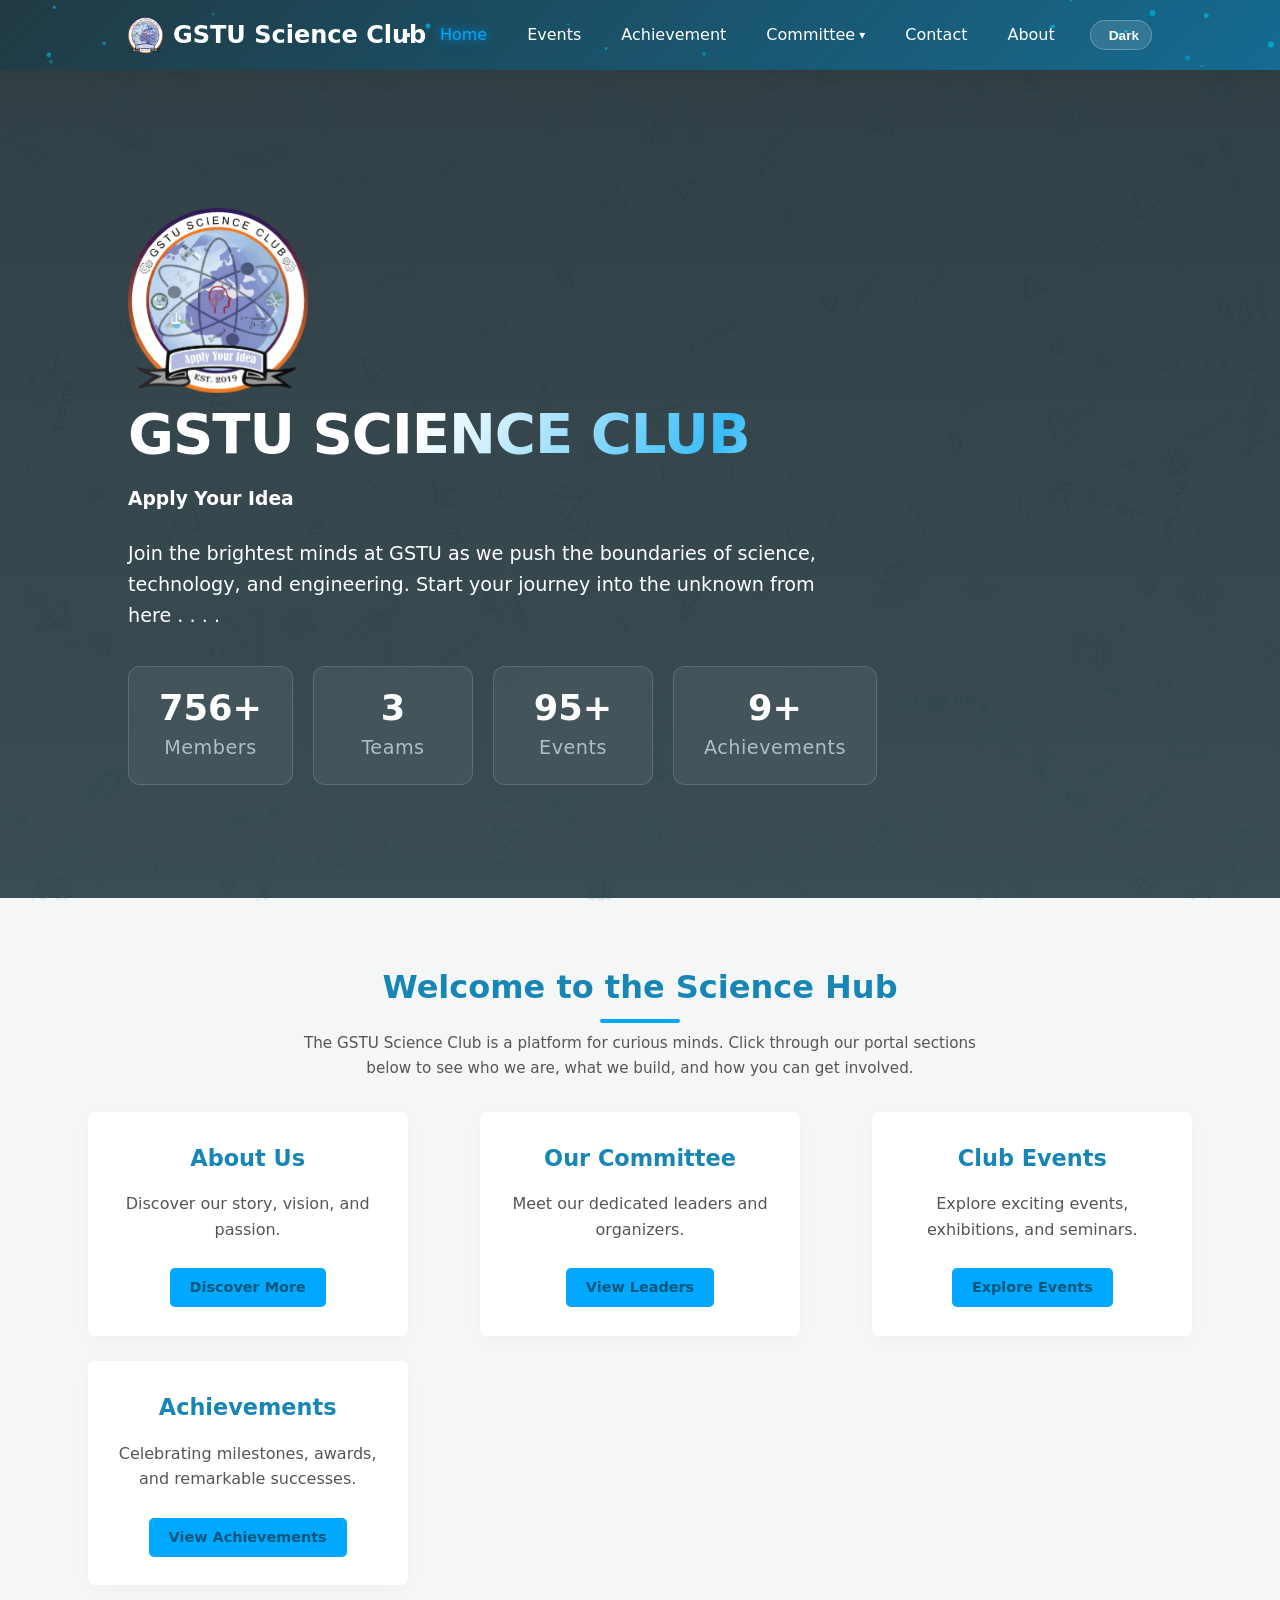
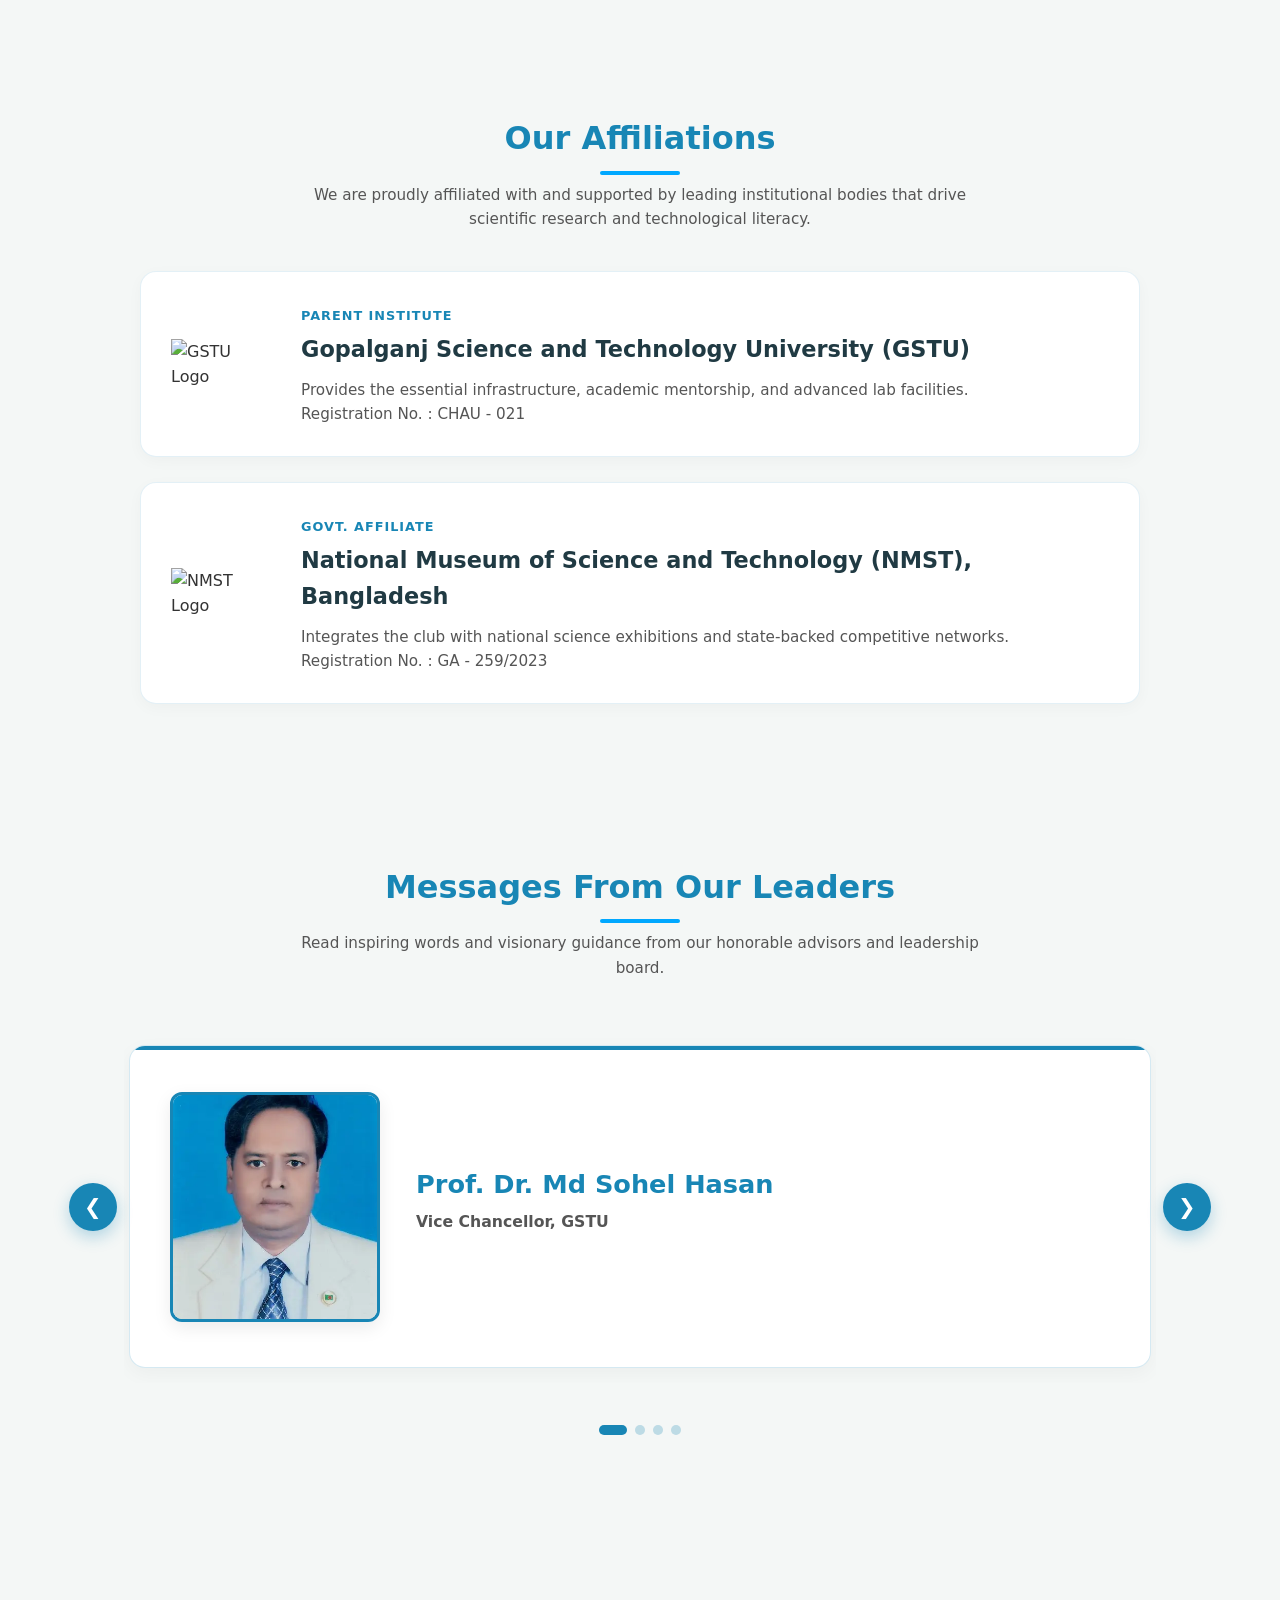
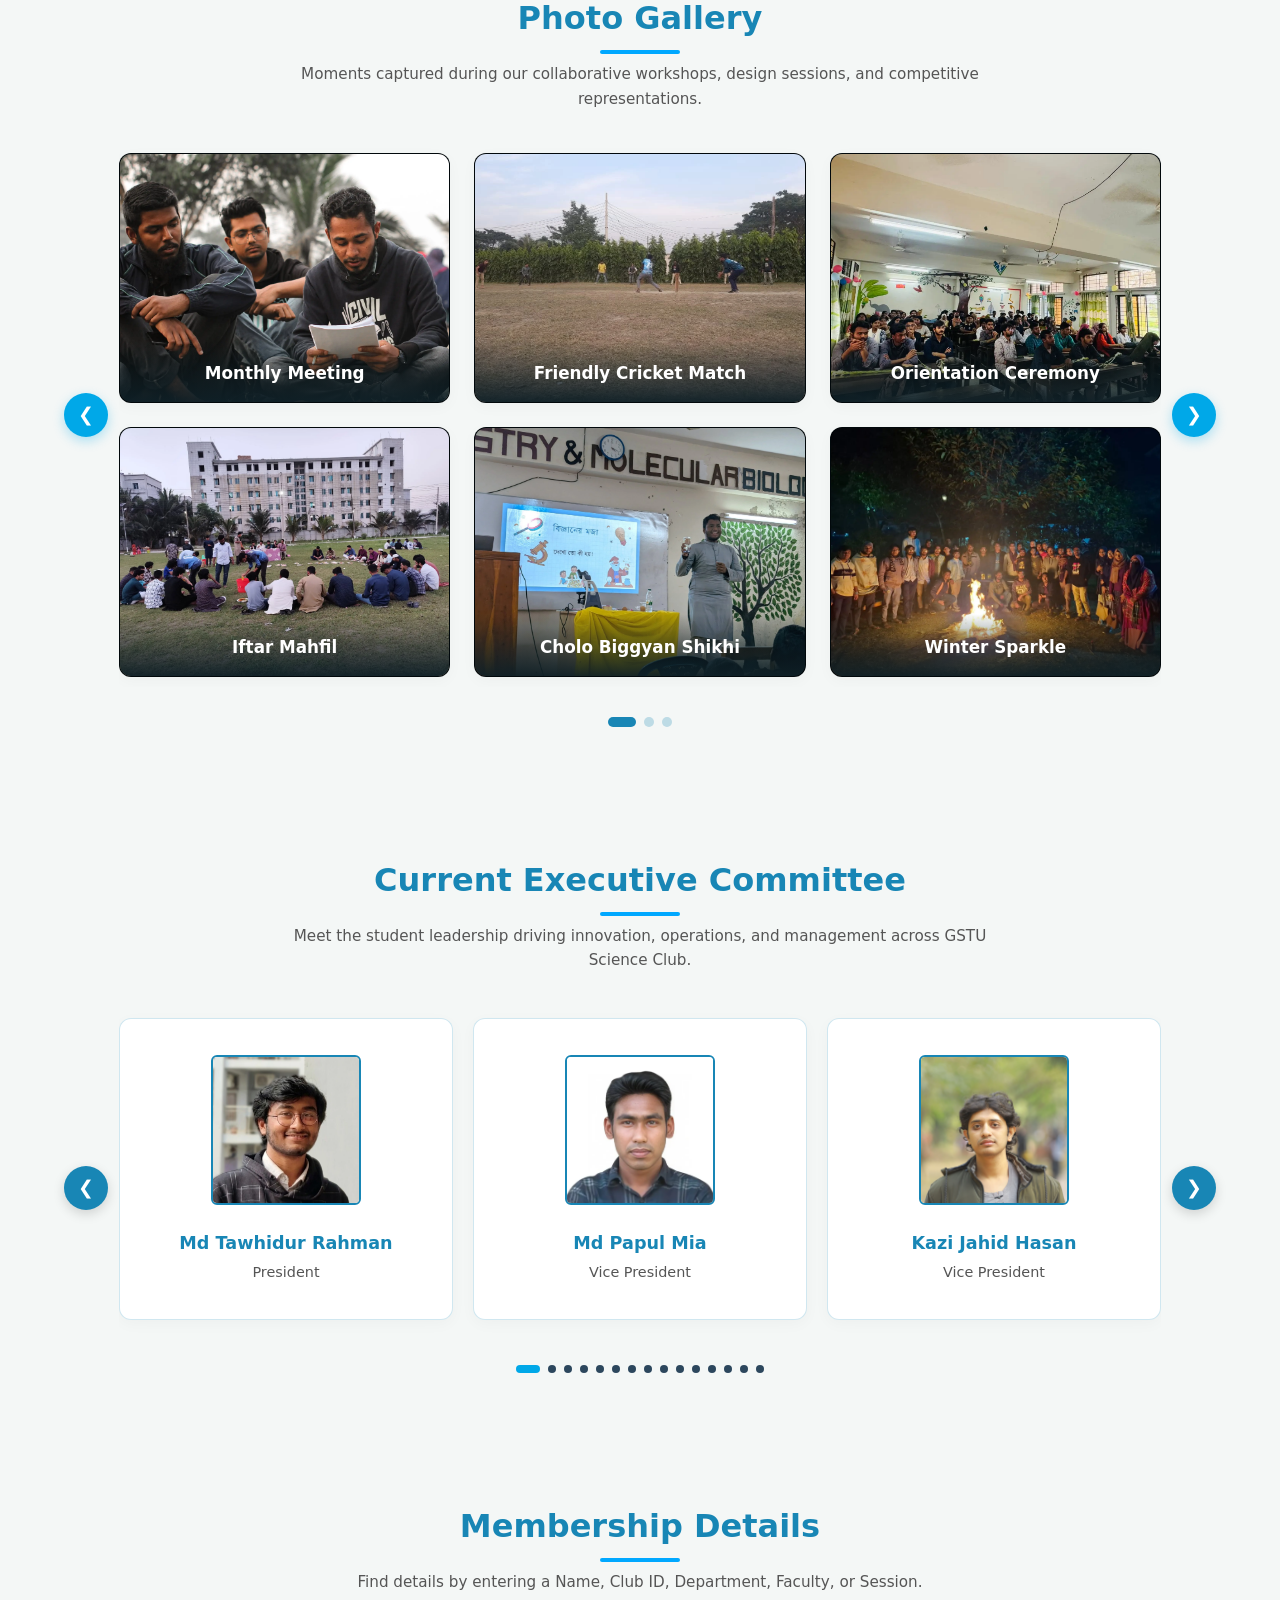
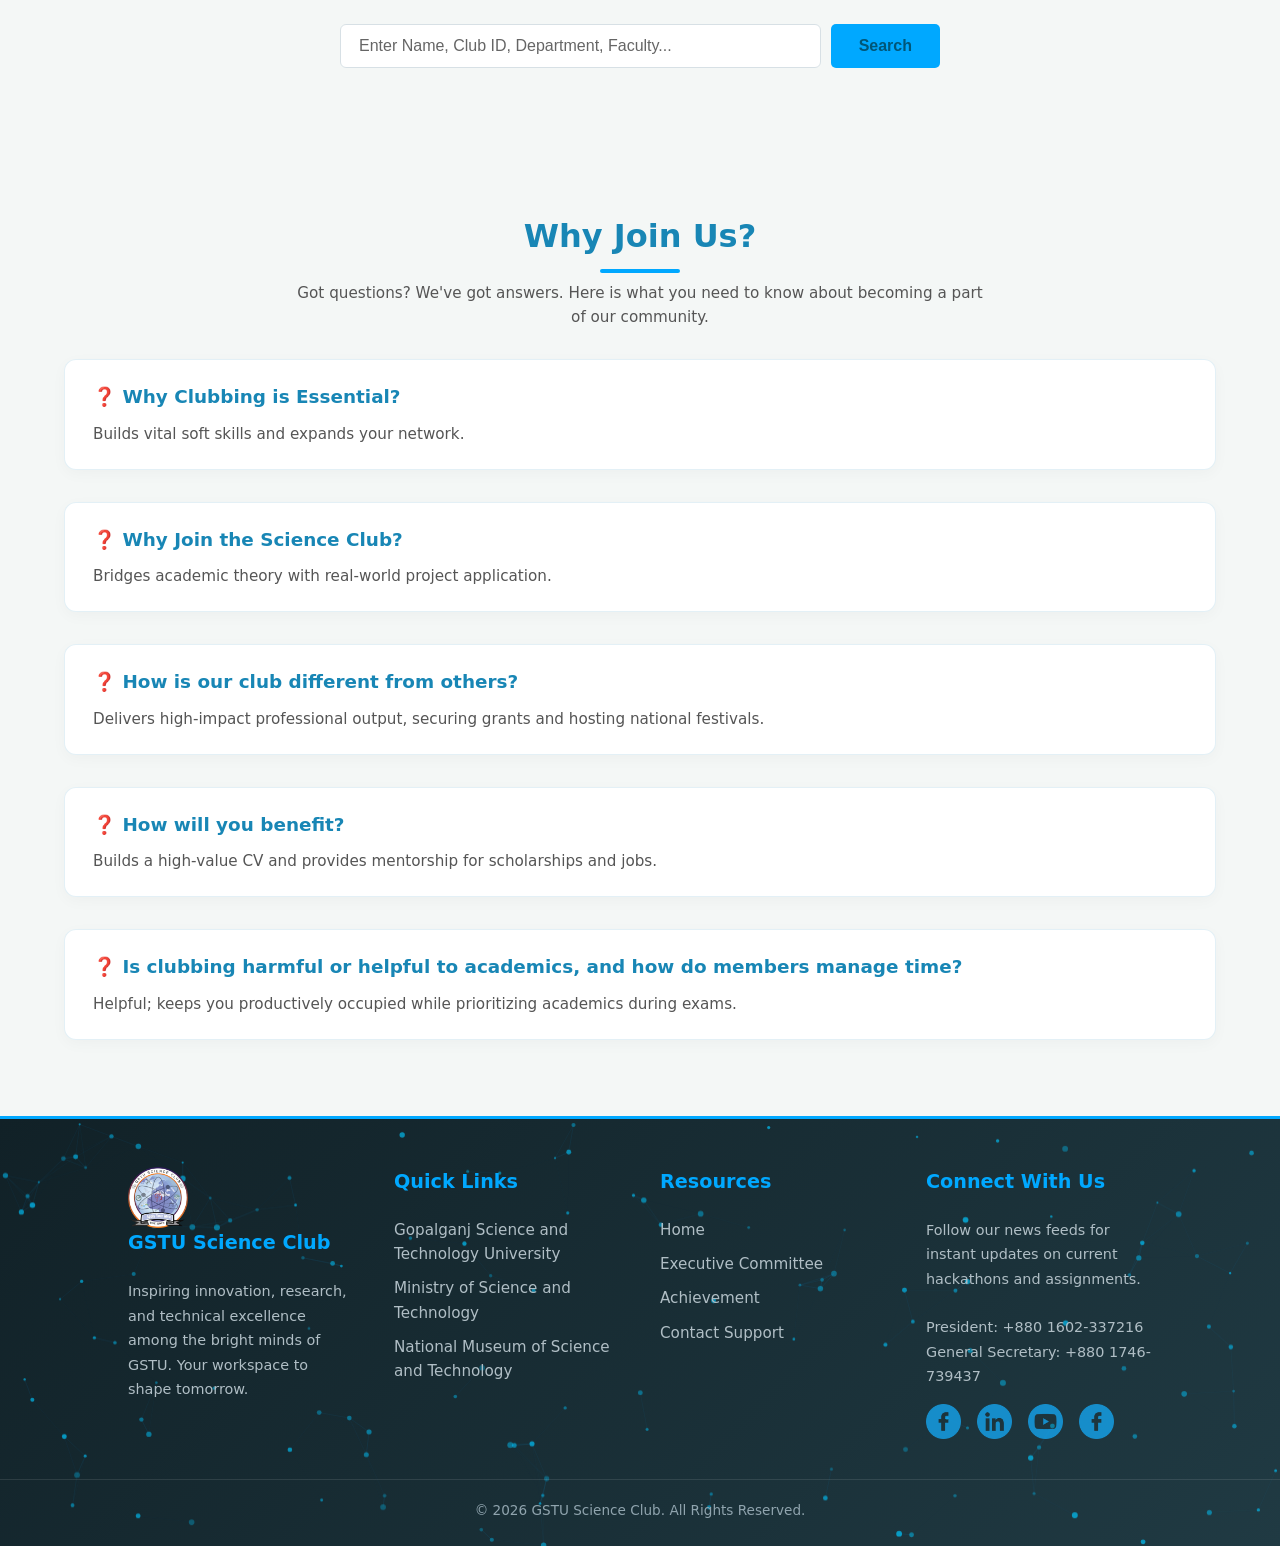
==== commit 6756b9a7: "Add files via upload" ====
--- a/index.html
+++ b/index.html
@@ -679,6 +679,26 @@
                 style="display: none; max-width: 600px; margin: 0 auto; padding: 15px; border-radius: var(--radius-md); background: rgba(255, 50, 50, 0.1); border: 1px solid rgba(255, 50, 50, 0.3); color: #ff6b6b; font-size: 0.95rem; text-align: center;">
                 No matching membership record found. Please check the details and try again.
             </div>
+
+        </div>
+    </div>
+
+    <div class="certificate-overlay" id="certificateOverlay" aria-hidden="true" role="dialog" aria-modal="true" aria-labelledby="certificateTitle">
+        <div class="certificate-dialog">
+            <div class="certificate-actions no-print">
+                <button type="button" class="certificate-print" id="printCertificate">Print certificate</button>
+                <button type="button" class="certificate-close" id="closeCertificate" aria-label="Close certificate preview">&times;</button>
+            </div>
+            <article class="certificate-page" id="certificatePage">
+                <img class="certificate-template" id="certificateTemplate" src="image/official/Certificate.jpg" alt="Membership certificate template">
+                <div class="certificate-fields" id="certificateFields" aria-labelledby="certificateTitle">
+                    <span class="certificate-field certificate-field-name" id="certificateName"></span>
+                    <span class="certificate-field certificate-field-department" id="certificateDepartment"></span>
+                    <span class="certificate-field certificate-field-faculty" id="certificateFaculty"></span>
+                    <span class="certificate-field certificate-field-id" id="certificateClubId"></span>
+                </div>
+                <h2 class="sr-only" id="certificateTitle">Membership certificate</h2>
+            </article>
         </div>
     </div>
 
@@ -775,4 +795,4 @@
 
 </body>
 
-</html>+</html>
--- a/style.css
+++ b/style.css
@@ -1,3 +1,5 @@
+@import url('https://fonts.googleapis.com/css2?family=Allura&display=swap');
+
 /* ==========================================
    Base Design Tokens & Dynamic Themes
    ========================================== */
@@ -3104,8 +3106,46 @@
     max-height: var(--membership-results-height);
     overflow-y: auto;
     overscroll-behavior: contain;
+    -webkit-overflow-scrolling: touch;
     padding-right: 8px;
     scrollbar-gutter: stable;
+}
+
+.member-result-heading { display: flex; align-items: center; justify-content: space-between; gap: 16px; padding-bottom: 12px; margin-bottom: 15px; border-bottom: 1px solid rgba(255, 255, 255, 0.1); }
+.member-result-heading h3 { margin: 0; color: var(--accent-color); font-size: 1.3rem; }
+.certificate-card-button { padding: 8px 13px; color: #fff; background: var(--primary-color); border: 0; border-radius: var(--radius-sm); cursor: pointer; font-size: 0.85rem; font-weight: 600; white-space: nowrap; }
+
+.certificate-overlay { position: fixed; z-index: 2000; inset: 0; display: none; align-items: center; justify-content: center; padding: 24px; background: rgba(4, 18, 29, 0.78); }
+.certificate-overlay.is-open { display: flex; }
+.certificate-open { overflow: hidden; }
+.certificate-dialog { width: min(980px, 100%); max-height: 100%; overflow: auto; }
+.certificate-actions { display: flex; justify-content: flex-end; gap: 12px; margin-bottom: 12px; }
+.certificate-print, .certificate-close { color: #fff; border: 0; cursor: pointer; }
+.certificate-print { padding: 10px 16px; background: var(--accent-color); border-radius: var(--radius-sm); font-weight: 700; }
+.certificate-close { width: 40px; height: 40px; background: transparent; font-size: 2rem; line-height: 1; }
+.certificate-page { position: relative; width: 100%; aspect-ratio: 3508 / 2482; overflow: hidden; container-type: inline-size; background: #fff; box-shadow: 0 20px 50px rgba(0, 0, 0, 0.35); }
+.certificate-template { display: block; width: 100%; height: 100%; object-fit: contain; }
+.certificate-fields { position: absolute; inset: 0; pointer-events: none; color: #111; font-family: 'Allura', cursive; font-size: 2.05cqw; font-weight: 400; text-align: center; }
+.certificate-field { position: absolute; transform: translate(-50%, -50%); line-height: 1.1; white-space: nowrap; }
+.certificate-field-name { top: var(--certificate-name-top); left: 50%; width: 62%; font-size: 2.45em; font-weight: 600; line-height: 0.9; }
+.certificate-field-department { top: var(--certificate-department-top); left: 26%; width: 23%; font-size: 1.1em; font-weight: 700; }
+.certificate-field-department.is-compact { left: 31%; font-size: 0.76em; }
+.certificate-field-faculty { top: var(--certificate-faculty-top); left: 54.2%; width: 17%; font-size: 1.1em; font-weight: 700; }
+.certificate-field-id { top: var(--certificate-id-top); left: 79.7%; width: 15%; font-size: 1.1em; font-weight: 700; }
+.sr-only { position: absolute; width: 1px; height: 1px; padding: 0; margin: -1px; overflow: hidden; clip: rect(0, 0, 0, 0); white-space: nowrap; border: 0; }
+
+@media (max-width: 600px) {
+    .certificate-page { width: 900px; max-width: 100%; }
+}
+
+@media print {
+    @page { size: A4 landscape; margin: 0; }
+    body { margin: 0; }
+    body > * { display: none !important; }
+    #certificateOverlay { display: block !important; position: fixed; inset: 0; width: 297mm; height: 210mm; padding: 0; background: none; }
+    #certificateOverlay .certificate-dialog { width: 296.8mm; max-height: none; margin: 0 auto; overflow: visible; }
+    #certificatePage { position: relative; width: 296.8mm; height: 210mm; aspect-ratio: 3508 / 2482; box-shadow: none; }
+    .no-print { display: none !important; }
 }
 
 #membershipNotFound {
--- a/style.css
+++ b/style.css
@@ -1,3 +1,5 @@
+@import url('https://fonts.googleapis.com/css2?family=Allura&display=swap');
+
 /* ==========================================
    Base Design Tokens & Dynamic Themes
    ========================================== */
@@ -3104,8 +3106,46 @@
     max-height: var(--membership-results-height);
     overflow-y: auto;
     overscroll-behavior: contain;
+    -webkit-overflow-scrolling: touch;
     padding-right: 8px;
     scrollbar-gutter: stable;
+}
+
+.member-result-heading { display: flex; align-items: center; justify-content: space-between; gap: 16px; padding-bottom: 12px; margin-bottom: 15px; border-bottom: 1px solid rgba(255, 255, 255, 0.1); }
+.member-result-heading h3 { margin: 0; color: var(--accent-color); font-size: 1.3rem; }
+.certificate-card-button { padding: 8px 13px; color: #fff; background: var(--primary-color); border: 0; border-radius: var(--radius-sm); cursor: pointer; font-size: 0.85rem; font-weight: 600; white-space: nowrap; }
+
+.certificate-overlay { position: fixed; z-index: 2000; inset: 0; display: none; align-items: center; justify-content: center; padding: 24px; background: rgba(4, 18, 29, 0.78); }
+.certificate-overlay.is-open { display: flex; }
+.certificate-open { overflow: hidden; }
+.certificate-dialog { width: min(980px, 100%); max-height: 100%; overflow: auto; }
+.certificate-actions { display: flex; justify-content: flex-end; gap: 12px; margin-bottom: 12px; }
+.certificate-print, .certificate-close { color: #fff; border: 0; cursor: pointer; }
+.certificate-print { padding: 10px 16px; background: var(--accent-color); border-radius: var(--radius-sm); font-weight: 700; }
+.certificate-close { width: 40px; height: 40px; background: transparent; font-size: 2rem; line-height: 1; }
+.certificate-page { position: relative; width: 100%; aspect-ratio: 3508 / 2482; overflow: hidden; container-type: inline-size; background: #fff; box-shadow: 0 20px 50px rgba(0, 0, 0, 0.35); }
+.certificate-template { display: block; width: 100%; height: 100%; object-fit: contain; }
+.certificate-fields { position: absolute; inset: 0; pointer-events: none; color: #111; font-family: 'Allura', cursive; font-size: 2.05cqw; font-weight: 400; text-align: center; }
+.certificate-field { position: absolute; transform: translate(-50%, -50%); line-height: 1.1; white-space: nowrap; }
+.certificate-field-name { top: var(--certificate-name-top); left: 50%; width: 62%; font-size: 2.45em; font-weight: 600; line-height: 0.9; }
+.certificate-field-department { top: var(--certificate-department-top); left: 26%; width: 23%; font-size: 1.1em; font-weight: 700; }
+.certificate-field-department.is-compact { left: 31%; font-size: 0.76em; }
+.certificate-field-faculty { top: var(--certificate-faculty-top); left: 54.2%; width: 17%; font-size: 1.1em; font-weight: 700; }
+.certificate-field-id { top: var(--certificate-id-top); left: 79.7%; width: 15%; font-size: 1.1em; font-weight: 700; }
+.sr-only { position: absolute; width: 1px; height: 1px; padding: 0; margin: -1px; overflow: hidden; clip: rect(0, 0, 0, 0); white-space: nowrap; border: 0; }
+
+@media (max-width: 600px) {
+    .certificate-page { width: 900px; max-width: 100%; }
+}
+
+@media print {
+    @page { size: A4 landscape; margin: 0; }
+    body { margin: 0; }
+    body > * { display: none !important; }
+    #certificateOverlay { display: block !important; position: fixed; inset: 0; width: 297mm; height: 210mm; padding: 0; background: none; }
+    #certificateOverlay .certificate-dialog { width: 296.8mm; max-height: none; margin: 0 auto; overflow: visible; }
+    #certificatePage { position: relative; width: 296.8mm; height: 210mm; aspect-ratio: 3508 / 2482; box-shadow: none; }
+    .no-print { display: none !important; }
 }
 
 #membershipNotFound {
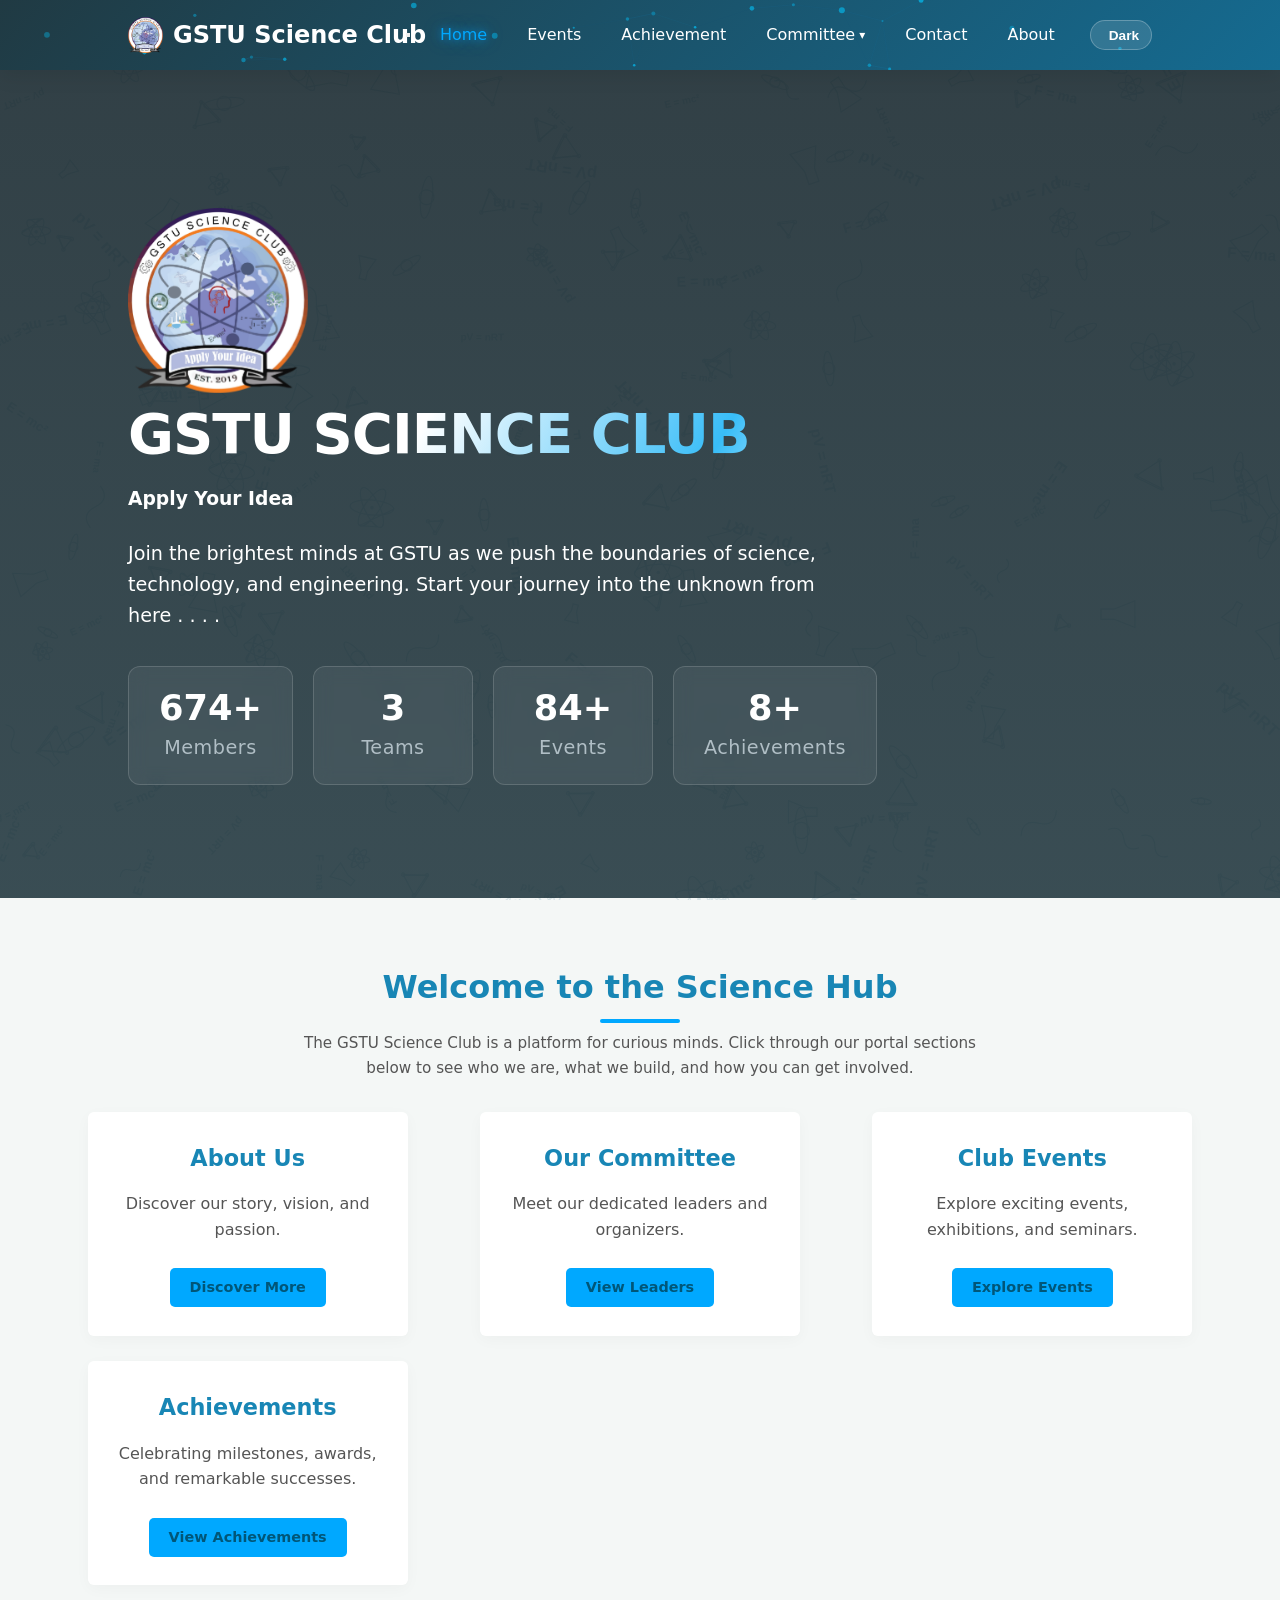
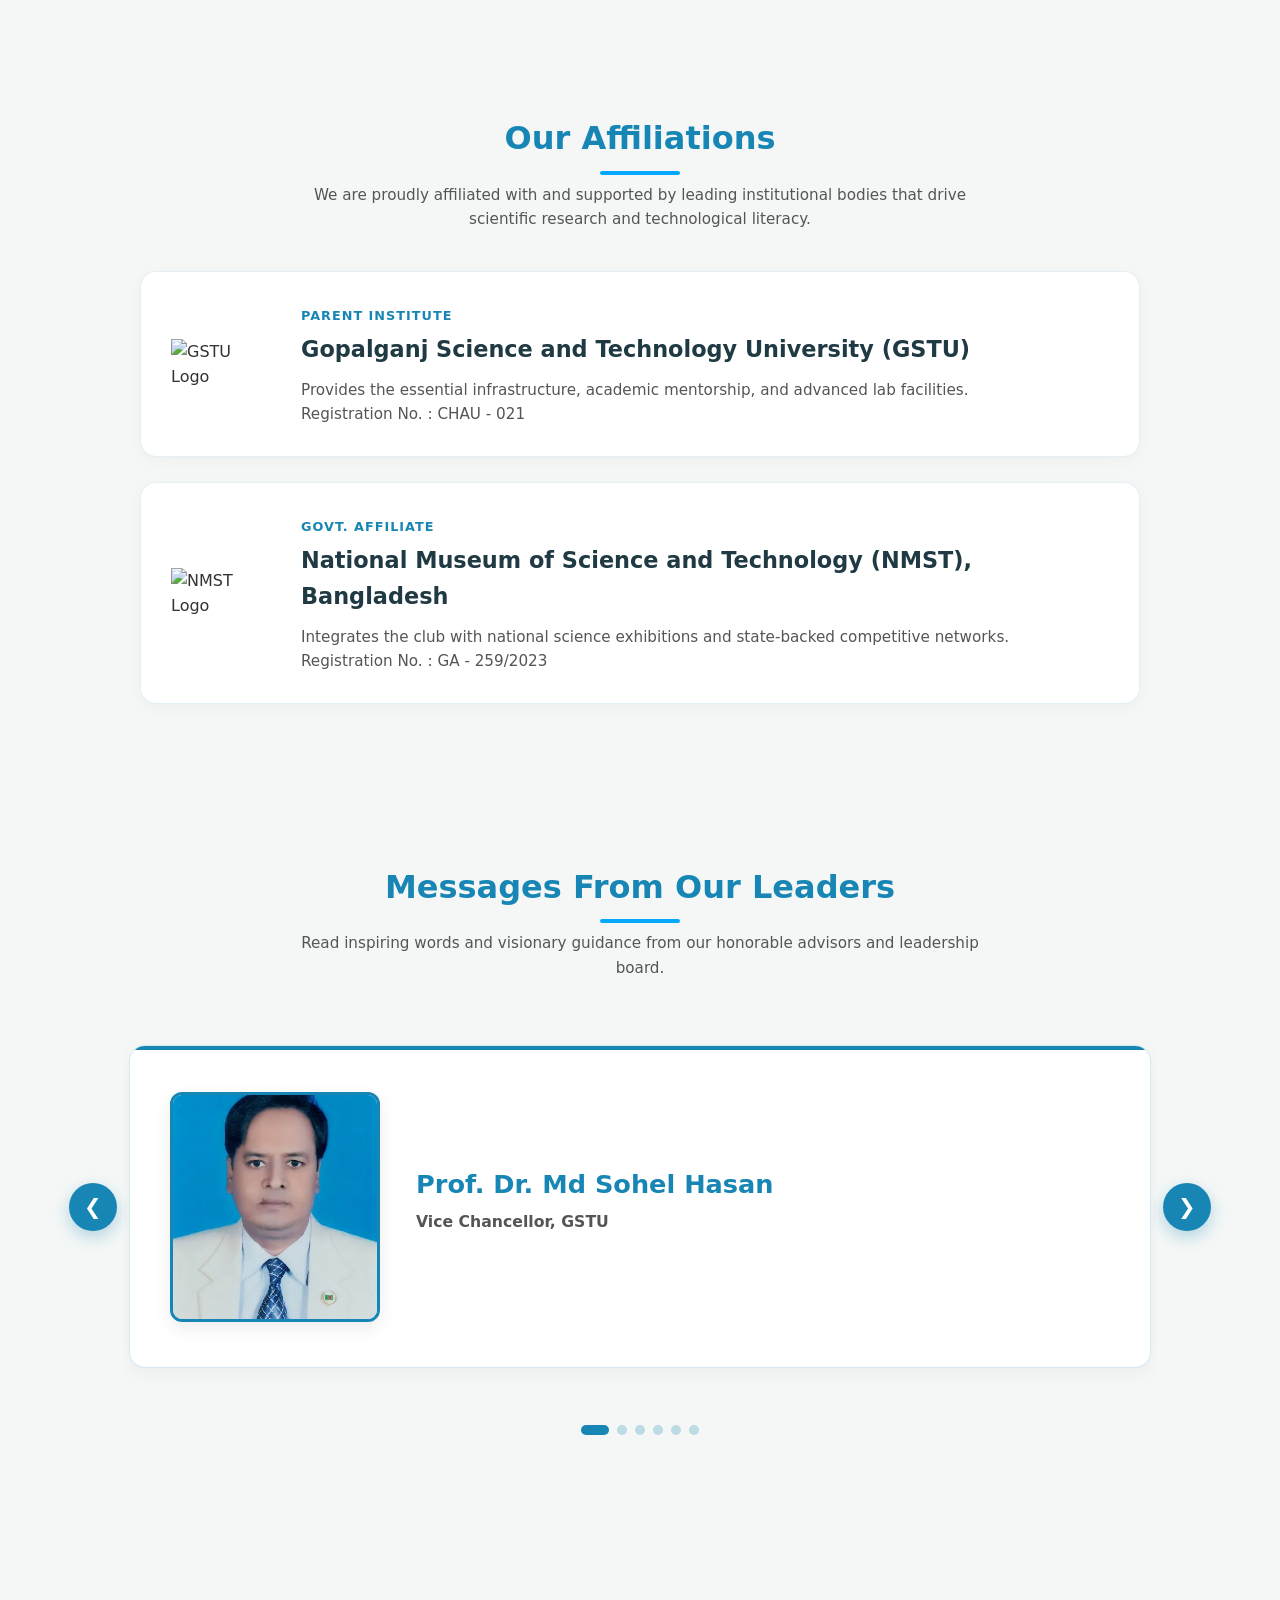
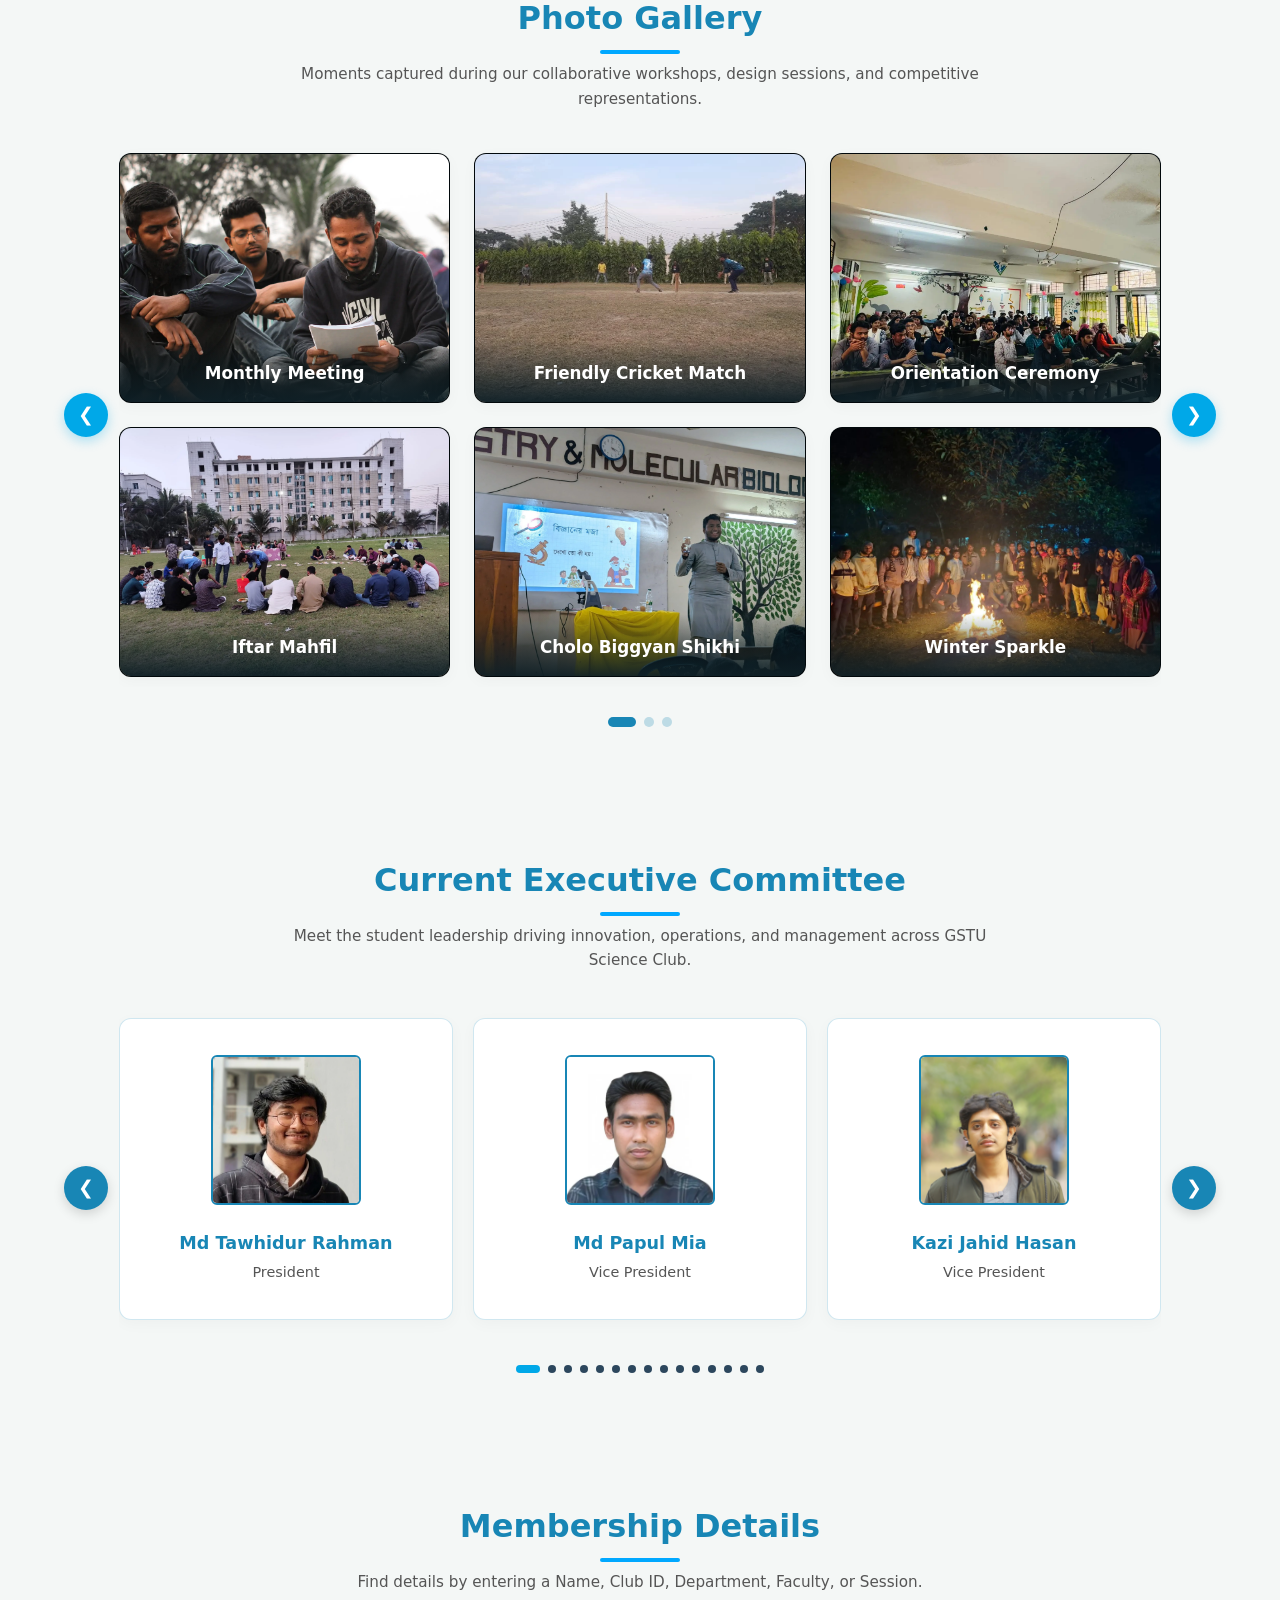
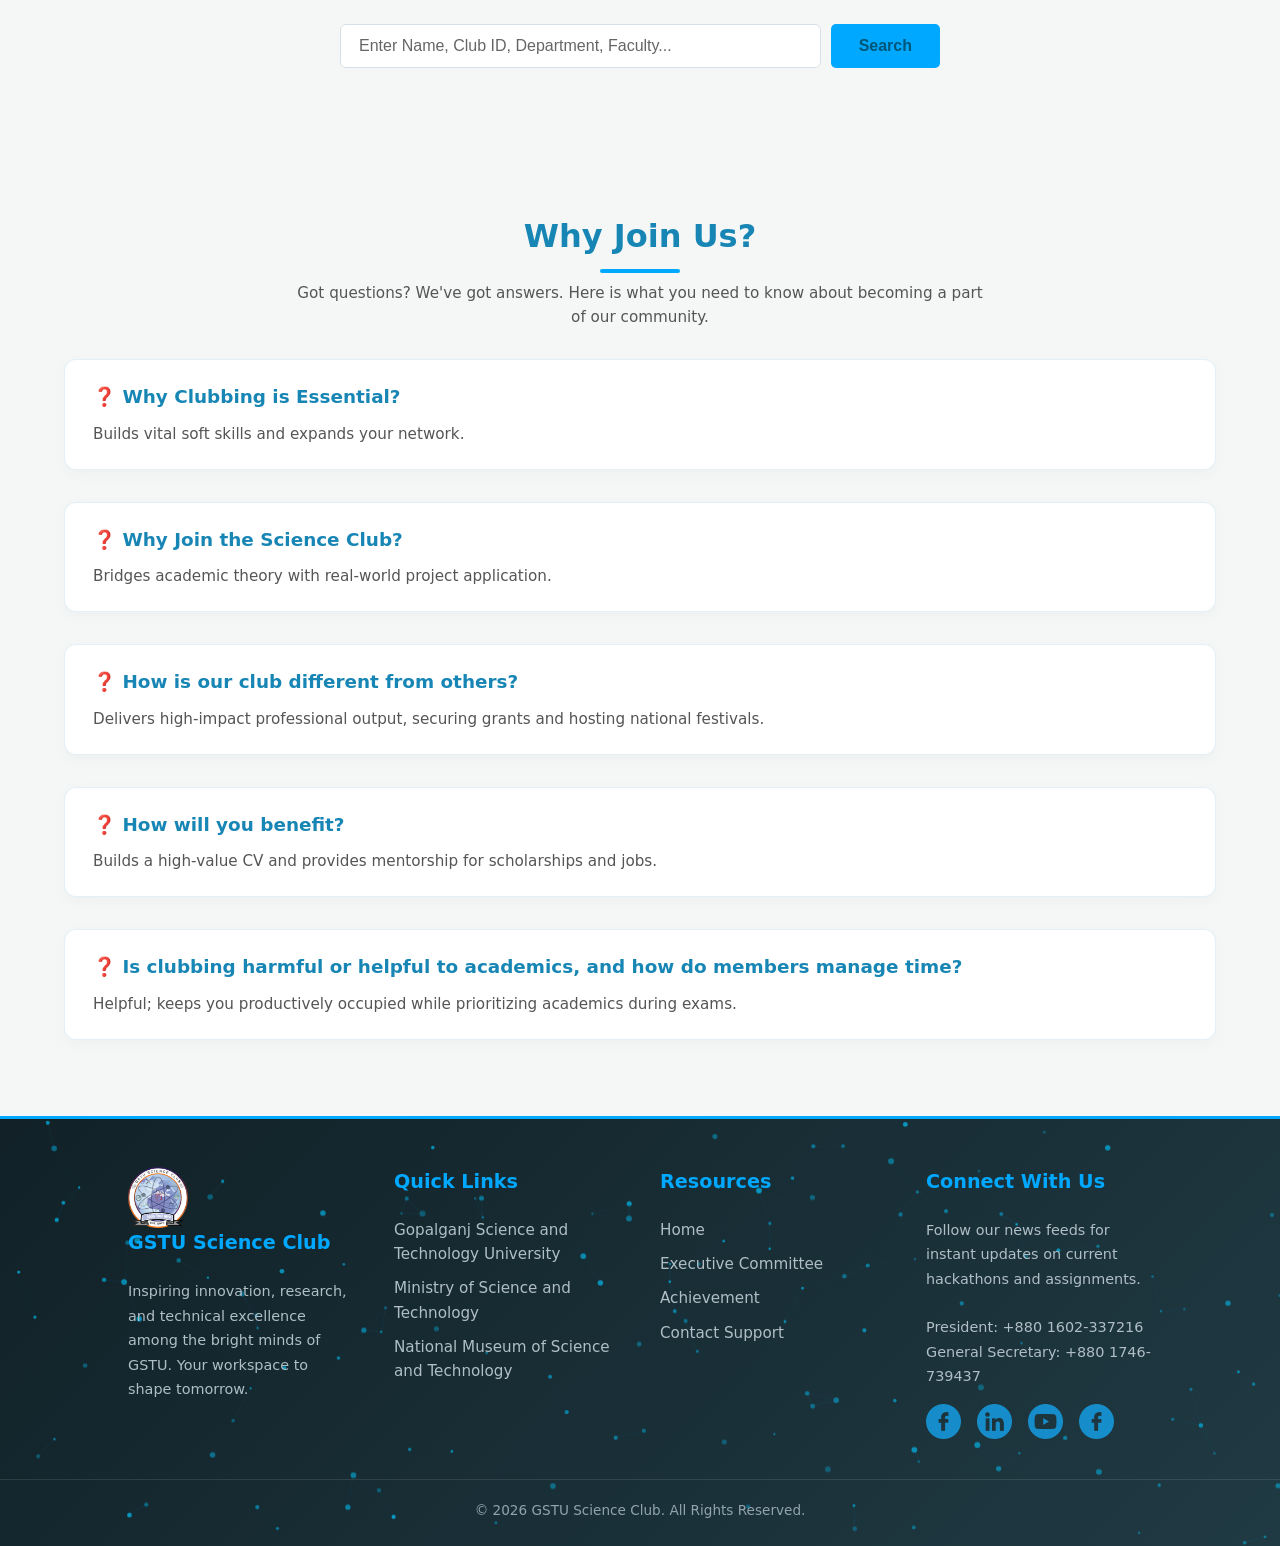
==== commit ed4b0f60: "Add files via upload" ====
--- a/index.html
+++ b/index.html
@@ -172,12 +172,42 @@
                             <h3 class="leader-name">Prof. Dr. Md Sohel Hasan</h3>
                             <p class="leader-title">Vice Chancellor, GSTU </p>
                             <blockquote class="leader-quote">
-                                
+
                             </blockquote>
                         </div>
                     </div>
 
                     <!-- Leader 2 -->
+                    <div class="message-card" data-index="2">
+                        <div class="leader-image-frame">
+                            <img src="Image people/teachers/Provc.webp" alt="Prof. Dr. Mohammad Ataur Rahman"
+                                onerror="this.src='image/logo.webp'">
+                        </div>
+                        <div class="leader-content">
+                            <h3 class="leader-name">Prof. Dr. Mohammad Ataur Rahman</h3>
+                            <p class="leader-title">Pro-Vice Chancellor, GSTU </p>
+                            <blockquote class="leader-quote">
+
+                            </blockquote>
+                        </div>
+                    </div>
+
+                    <!-- Leader 3 -->
+                    <div class="message-card" data-index="2">
+                        <div class="leader-image-frame">
+                            <img src="Image people/teachers/Tr.webp" alt="Prof. Dr. Md. Khashrul Alam"
+                                onerror="this.src='image/logo.webp'">
+                        </div>
+                        <div class="leader-content">
+                            <h3 class="leader-name">Prof. Dr. Md. Khashrul Alam</h3>
+                            <p class="leader-title">Treasurer, GSTU </p>
+                            <blockquote class="leader-quote">
+
+                            </blockquote>
+                        </div>
+                    </div>
+
+                    <!-- Leader 4 -->
                     <div class="message-card" data-index="2">
                         <div class="leader-image-frame">
                             <img src="Image people/teachers/CA.webp" alt="Prof. Dr. Md. Kamruzzaman"
@@ -187,12 +217,12 @@
                             <h3 class="leader-name">Prof. Dr. Md. Kamruzzaman</h3>
                             <p class="leader-title">Chief Advisor, GSTU Science Club</p>
                             <blockquote class="leader-quote">
-                     
+
                             </blockquote>
                         </div>
                     </div>
 
-                    <!-- Leader 3 -->
+                    <!-- Leader 5 -->
                     <div class="message-card" data-index="2">
                         <div class="leader-image-frame">
                             <img src="Image people/CEC/PS.webp" alt="Md. Tawhidur Rahman"
@@ -211,7 +241,7 @@
                         </div>
                     </div>
 
-                    <!-- Leader 4 -->
+                    <!-- Leader 6 -->
                     <div class="message-card" data-index="3">
                         <div class="leader-image-frame">
                             <img src="Image people/CEC/GS.webp" alt="S M Al-Amin Nishan"
@@ -683,14 +713,17 @@
         </div>
     </div>
 
-    <div class="certificate-overlay" id="certificateOverlay" aria-hidden="true" role="dialog" aria-modal="true" aria-labelledby="certificateTitle">
+    <div class="certificate-overlay" id="certificateOverlay" aria-hidden="true" role="dialog" aria-modal="true"
+        aria-labelledby="certificateTitle">
         <div class="certificate-dialog">
             <div class="certificate-actions no-print">
                 <button type="button" class="certificate-print" id="printCertificate">Print certificate</button>
-                <button type="button" class="certificate-close" id="closeCertificate" aria-label="Close certificate preview">&times;</button>
+                <button type="button" class="certificate-close" id="closeCertificate"
+                    aria-label="Close certificate preview">&times;</button>
             </div>
             <article class="certificate-page" id="certificatePage">
-                <img class="certificate-template" id="certificateTemplate" src="image/official/Certificate.jpg" alt="Membership certificate template">
+                <img class="certificate-template" id="certificateTemplate" src="image/official/Certificate.jpg"
+                    alt="Membership certificate template">
                 <div class="certificate-fields" id="certificateFields" aria-labelledby="certificateTitle">
                     <span class="certificate-field certificate-field-name" id="certificateName"></span>
                     <span class="certificate-field certificate-field-department" id="certificateDepartment"></span>
@@ -795,4 +828,4 @@
 
 </body>
 
-</html>
+</html>
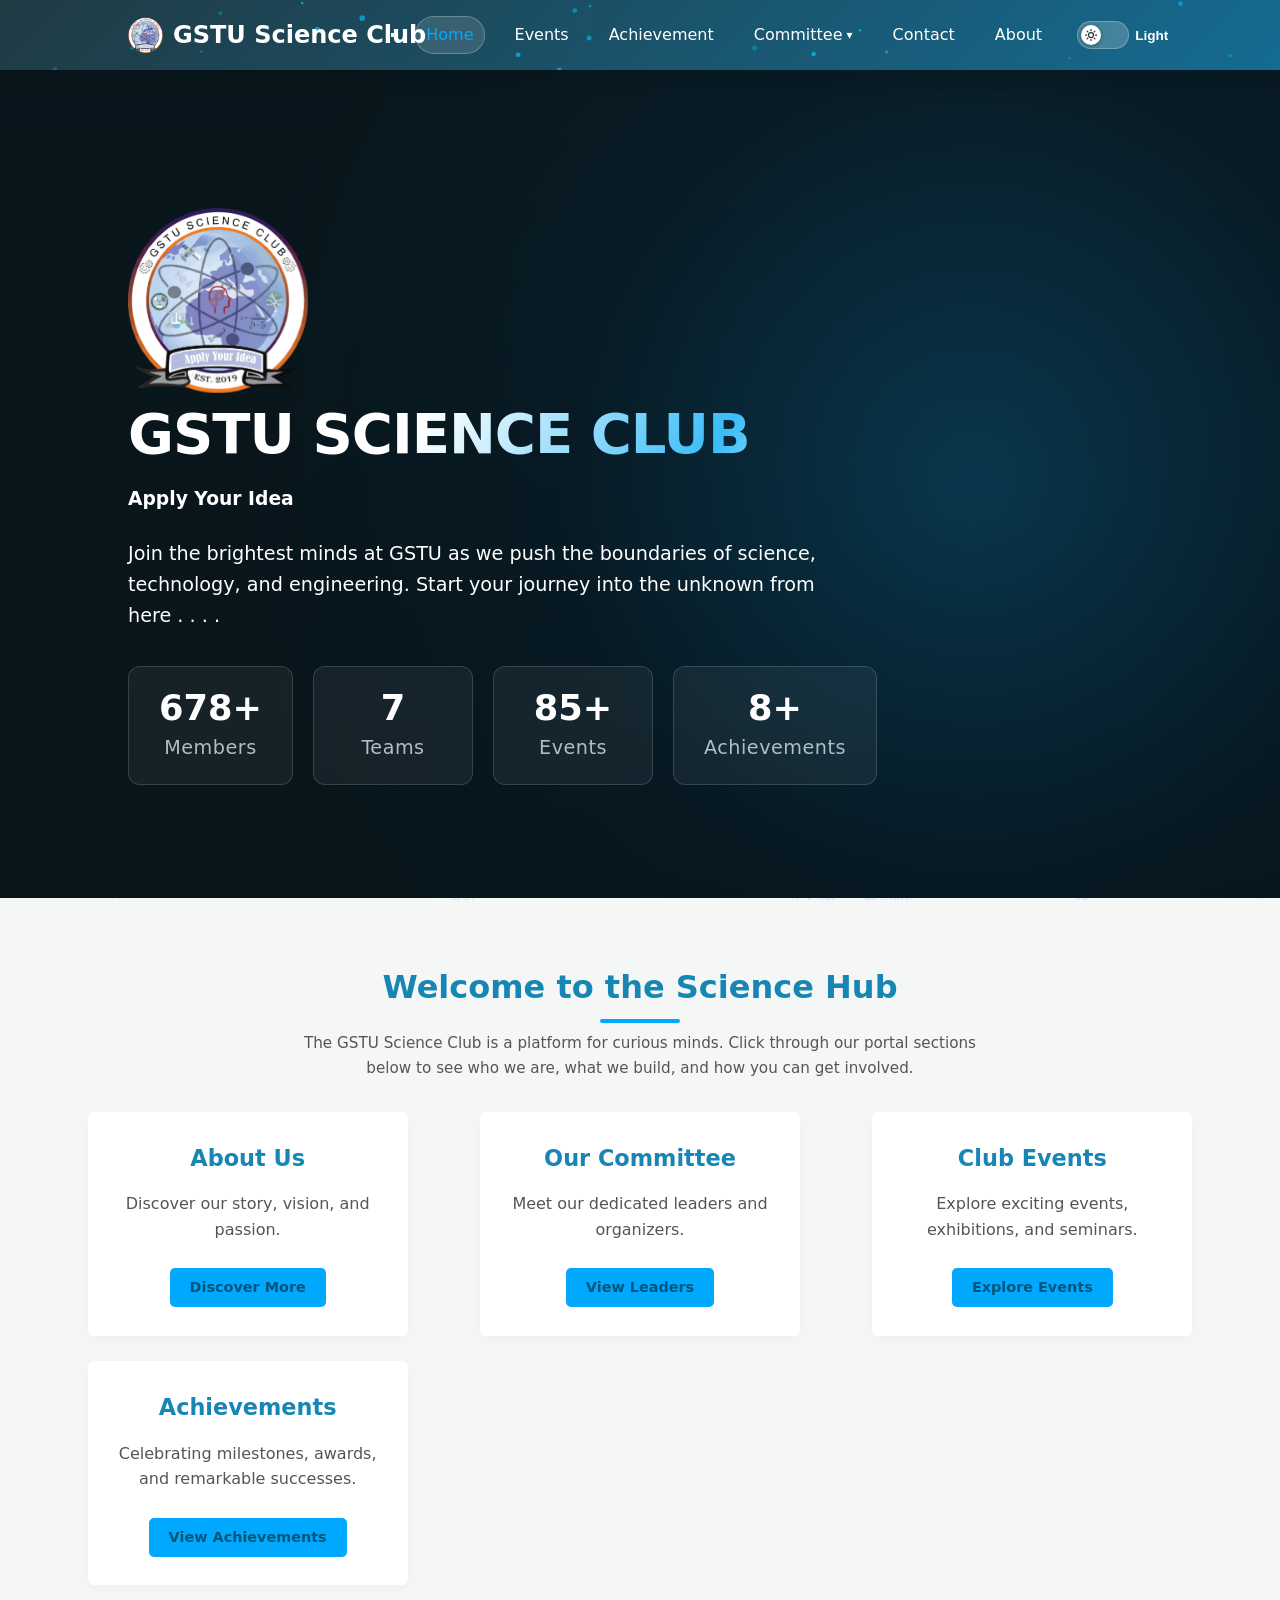
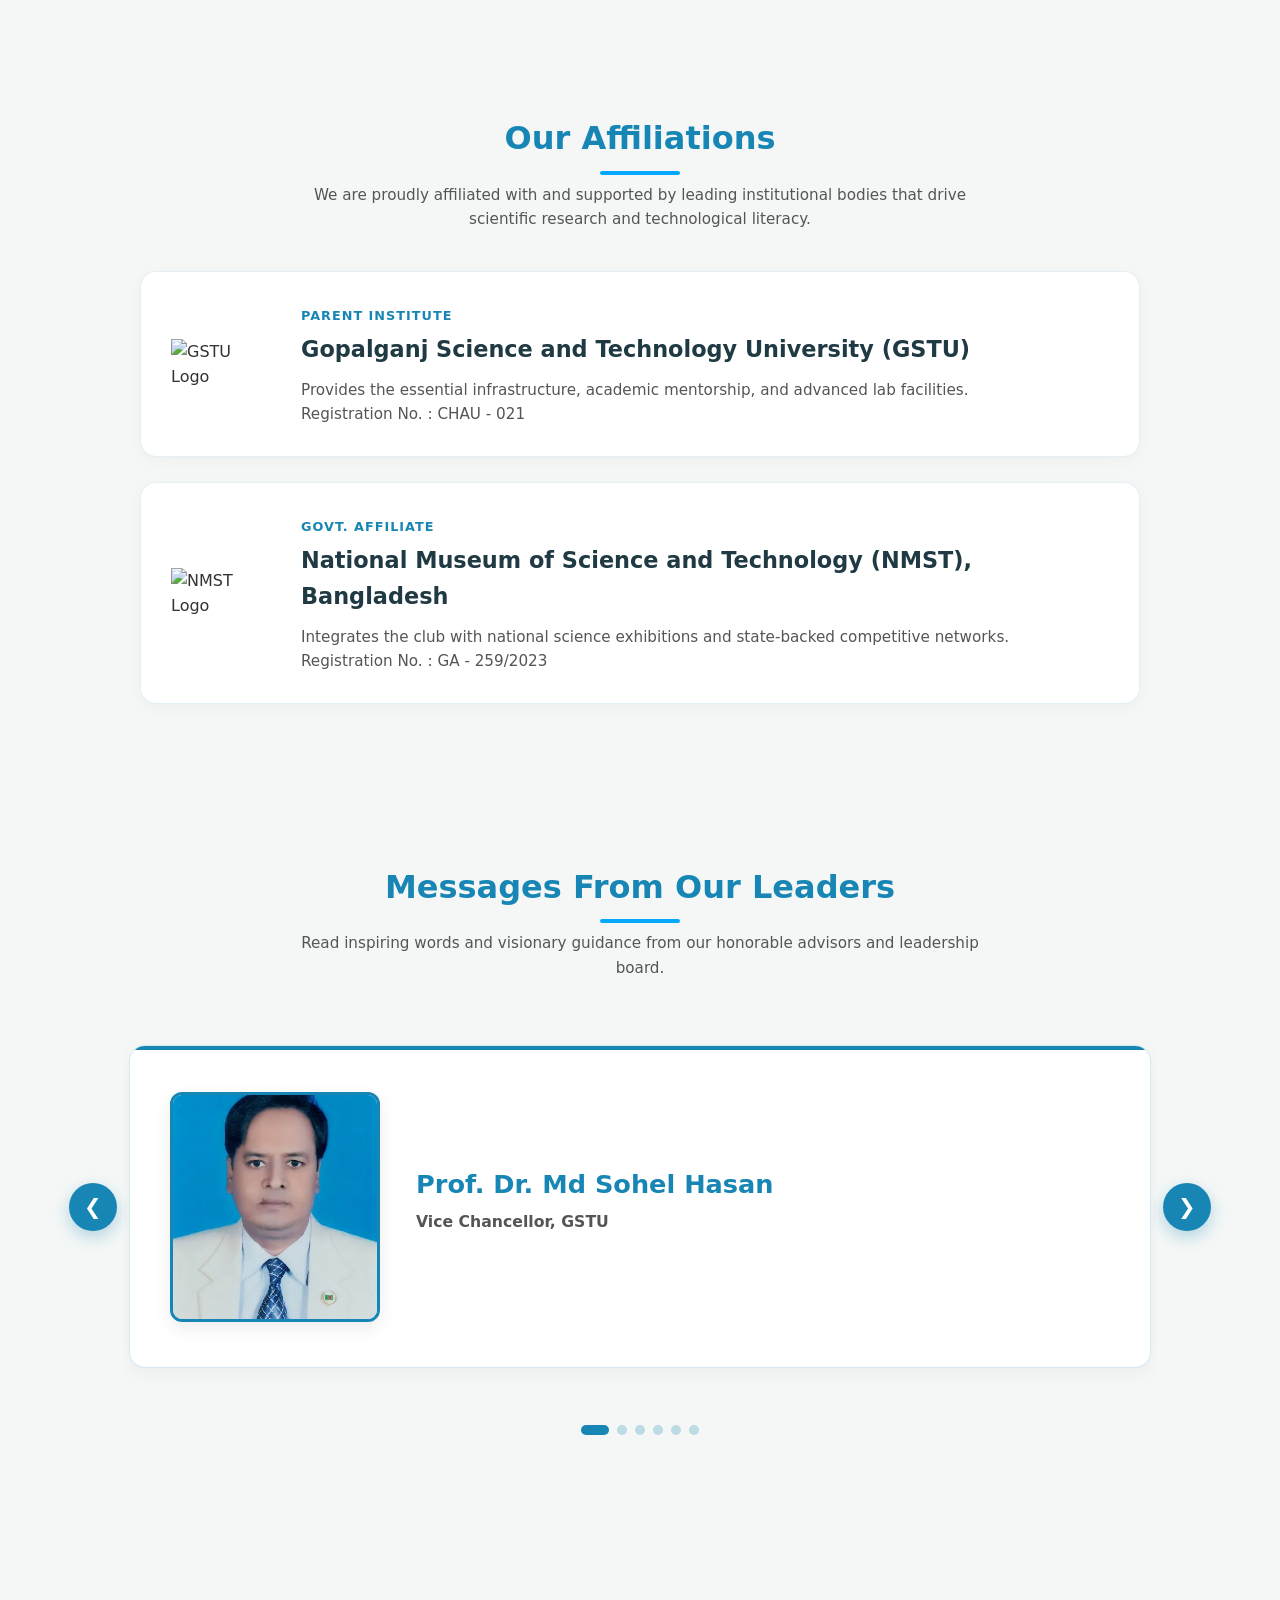
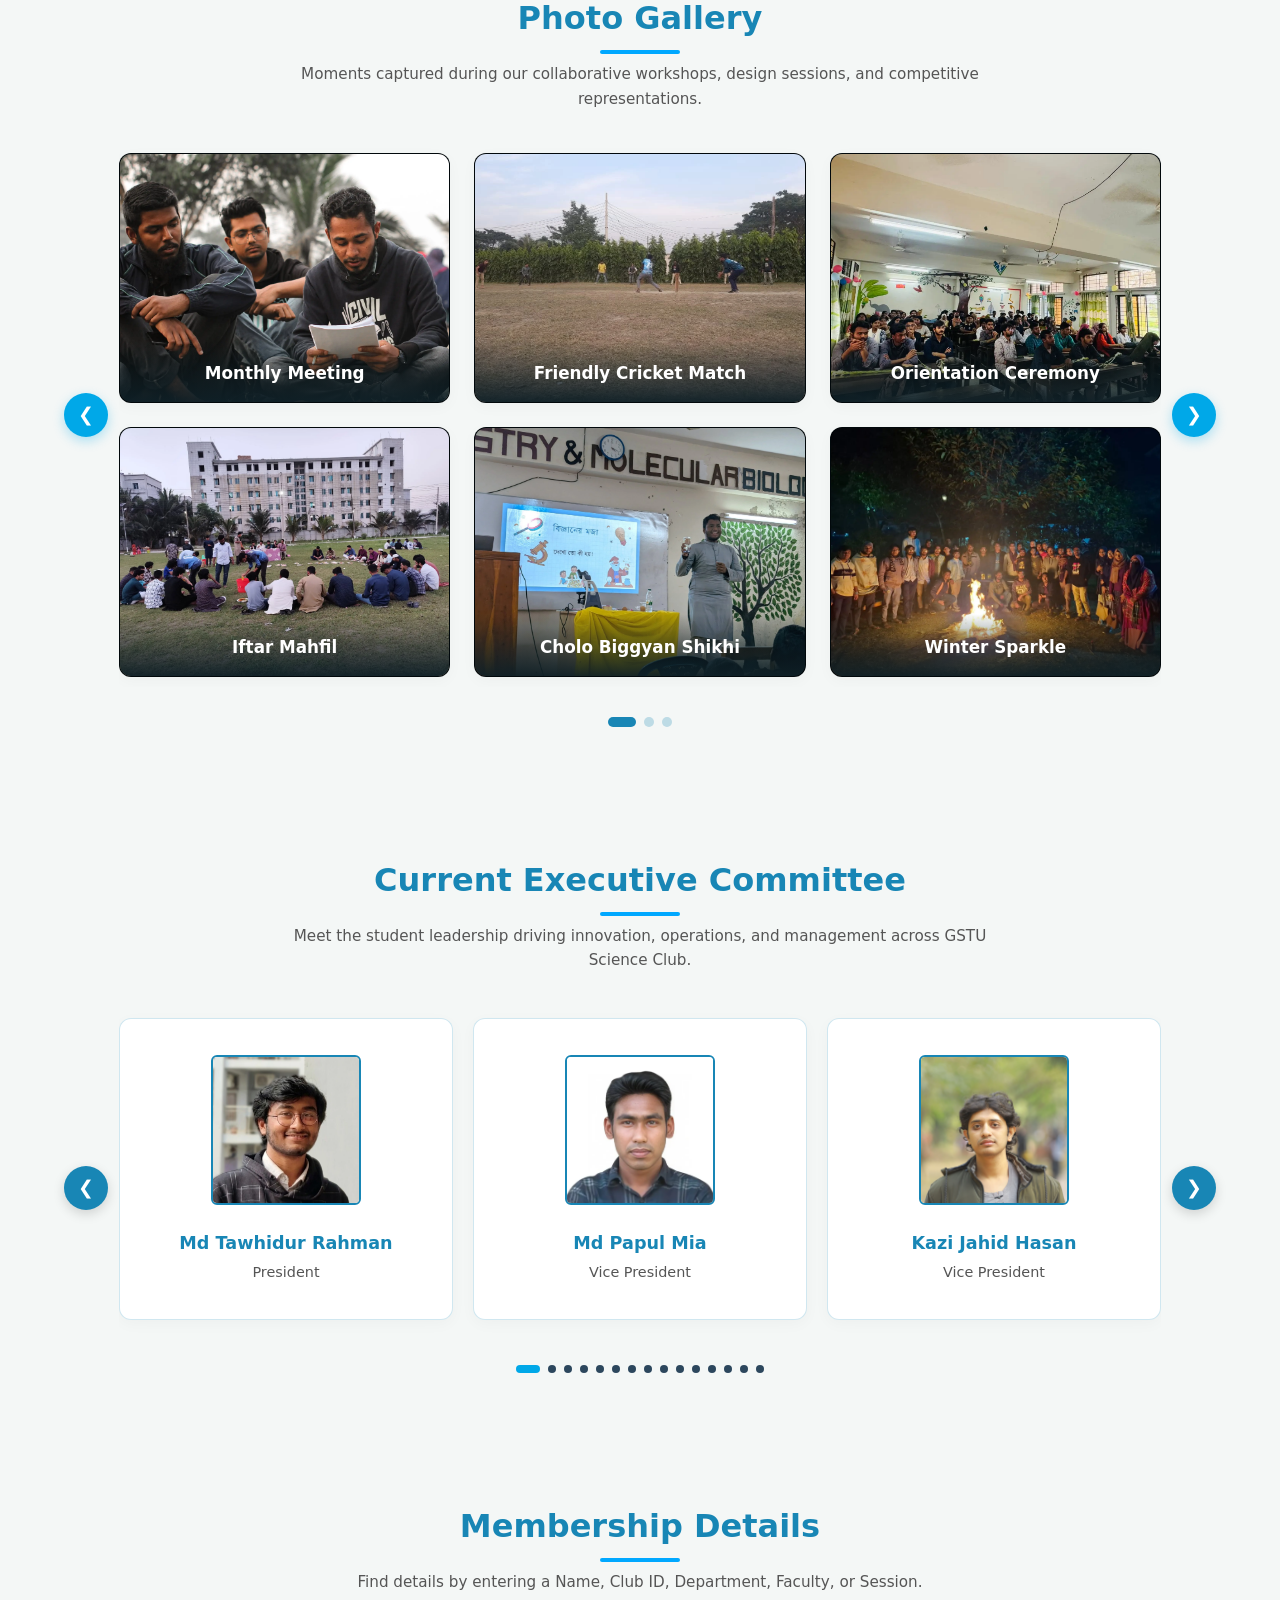
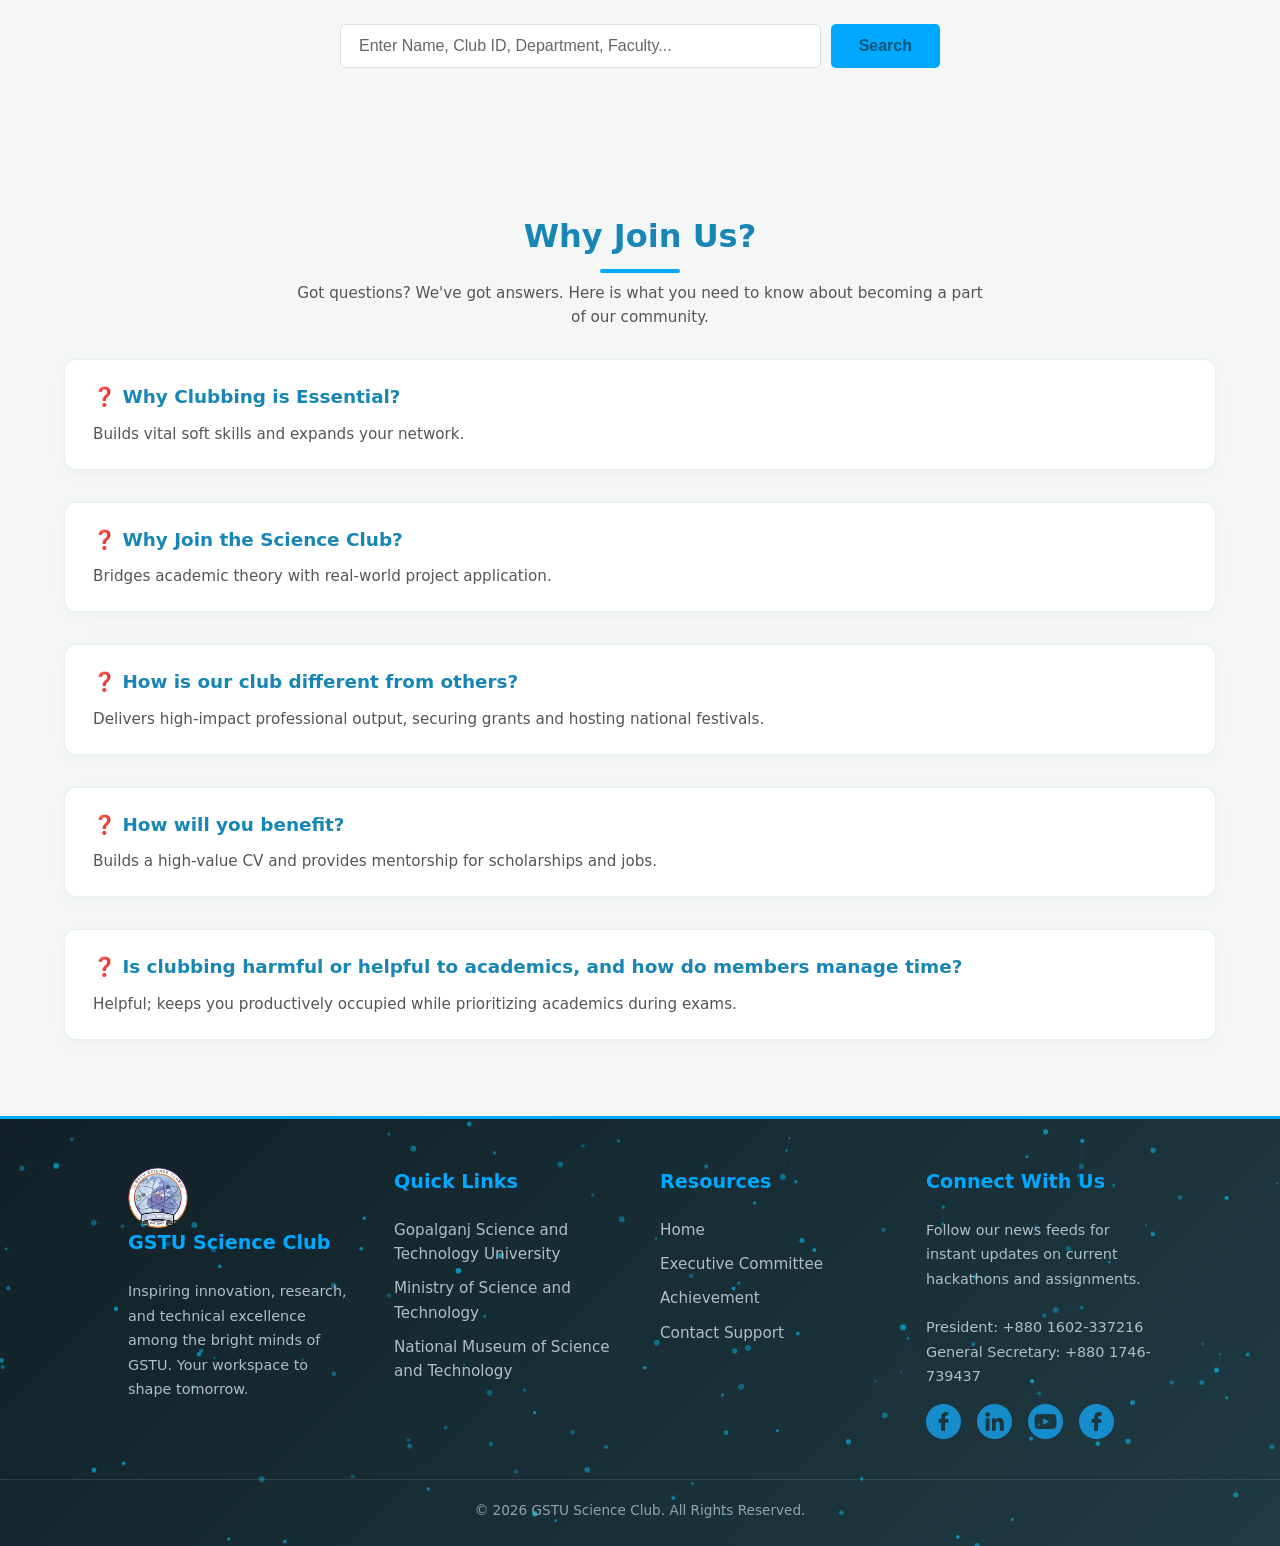
==== commit a1a59e2e: "Add files via upload" ====
--- a/index.html
+++ b/index.html
@@ -36,7 +36,7 @@
     <section id="hero">
 
         <!-- BACKGROUND CANVAS -->
-        <canvas id="atom-canvas"
+        <canvas id="sun-canvas" aria-label="Animated three-dimensional sun"
             style="position: absolute; top: 0; left: 0; width: 100%; height: 100%; z-index: 0; pointer-events: none;"></canvas>
 
         <!-- FOREGROUND CONTENT -->
@@ -56,7 +56,7 @@
                     <p>Members</p>
                 </div>
                 <div class="stat-box">
-                    <h2 class="counter" data-target="3">0</h2>
+                    <h2 class="counter" data-target="8">0</h2>
                     <p>Teams</p>
                 </div>
                 <div class="stat-box">
@@ -411,7 +411,7 @@
                     <div class="exec-card">
                         <div class="executive-square-photo"><img src="Image people/CEC/GS.webp" alt="General Secretary"
                                 loading="lazy"></div>
-                        <h3>S M Nishan</h3>
+                        <h3>S M Al-Amin Nishan</h3>
                         <p class="exec-designation">General Secretary</p>
                     </div>
 
@@ -547,7 +547,7 @@
                     <div class="exec-card">
                         <div class="executive-square-photo"><img src="Image people/CEC/it.webp" alt="IT Secretary"
                                 loading="lazy"></div>
-                        <h3>Md Rahul</h3>
+                        <h3>Md. Rahul Hossan</h3>
                         <p class="exec-designation">IT Secretary</p>
                     </div>
                     <div class="exec-card">
@@ -828,4 +828,4 @@
 
 </body>
 
-</html>+</html>
--- a/style.css
+++ b/style.css
@@ -186,6 +186,15 @@
     z-index: 2000;
     margin: 0;
     padding: 0;
+    transform: translateY(0);
+    transition: transform 0.42s var(--transition-smooth);
+    will-change: transform;
+}
+
+/* Direction-aware navigation: it slides above the viewport on the way down
+   and returns from above when the visitor scrolls back up. */
+universal-header.scroll-hidden {
+    transform: translateY(-105%);
 }
 
 universal-footer {
@@ -306,6 +315,39 @@
     white-space: nowrap;
 }
 
+.logo img {
+    display: block;
+    flex: 0 0 auto;
+    border-radius: 50%;
+    transition: transform 0.45s var(--transition-smooth);
+}
+
+.brand-name {
+    display: inline-block;
+    transform-origin: left center;
+    transition: transform 0.42s var(--transition-smooth), opacity 0.25s ease;
+}
+
+/* On re-entry the mark settles at the left edge first, then the name rolls
+   back into its usual place beside it. */
+universal-header.scroll-revealing .logo img {
+    animation: logo-settle-in 0.48s var(--transition-smooth) both;
+}
+
+universal-header.scroll-revealing .brand-name {
+    animation: brand-roll-back 0.48s var(--transition-smooth) both;
+}
+
+@keyframes logo-settle-in {
+    from { transform: translateX(-18px) rotate(-20deg) scale(0.78); }
+    to { transform: translateX(0) rotate(0) scale(1); }
+}
+
+@keyframes brand-roll-back {
+    from { opacity: 0; transform: translateX(-28px) rotateY(-55deg); }
+    to { opacity: 1; transform: translateX(0) rotateY(0); }
+}
+
 nav ul {
     list-style: none;
     display: flex;
@@ -335,6 +377,14 @@
     text-shadow: 0 0 10px rgba(0, 168, 255, 0.75), 0 0 20px rgba(0, 168, 255, 0.4);
 }
 
+/* Give the current page the same framed appearance as the theme switcher. */
+nav ul li a.active {
+    background: rgba(255, 255, 255, 0.12);
+    border: 1px solid rgba(255, 255, 255, 0.25);
+    border-radius: 20px;
+    text-shadow: none;
+}
+
 .theme-toggle-li {
     margin-left: 25px;
     display: flex;
@@ -342,25 +392,69 @@
 }
 
 .theme-toggle-btn {
-    background: rgba(255, 255, 255, 0.12);
-    border: 1px solid rgba(255, 255, 255, 0.25);
+    padding: 0;
+    min-width: 104px;
+    background: transparent;
+    border: 0;
     color: var(--text-light);
     cursor: pointer;
-    padding: 6px 12px;
-    border-radius: 20px;
+    display: flex;
+    align-items: center;
+    gap: 6px;
     font-size: 0.85rem;
     font-weight: 600;
+    transition: color 0.3s ease, transform 0.2s ease;
+}
+
+.theme-text {
+    display: inline-block;
+    width: 36px;
+    text-align: left;
+}
+
+.theme-toggle-btn:hover {
+    transform: scale(1.05);
+}
+
+.theme-switch-track {
+    width: 52px;
+    height: 28px;
+    padding: 3px;
+    border-radius: 999px;
+    background: rgba(255, 255, 255, 0.2);
+    border: 1px solid rgba(255, 255, 255, 0.25);
     display: flex;
     align-items: center;
-    gap: 6px;
-    transition: background 0.3s ease, border-color 0.3s ease, color 0.3s ease, transform 0.2s ease;
-}
-
-.theme-toggle-btn:hover {
+    transition: background 0.85s cubic-bezier(0.45, 0, 0.15, 1), border-color 0.85s cubic-bezier(0.45, 0, 0.15, 1);
+}
+
+.theme-toggle-btn[aria-checked="true"] .theme-switch-track {
     background: var(--accent-color);
     border-color: var(--accent-color);
-    color: var(--text-light);
-    transform: scale(1.05);
+}
+
+.theme-icon {
+    width: 20px;
+    height: 20px;
+    border-radius: 50%;
+    background: #fff;
+    color: var(--secondary-color);
+    display: grid;
+    place-items: center;
+    transform: translateX(0);
+    box-shadow: 0 1px 5px rgba(0, 0, 0, 0.3);
+    will-change: transform;
+    transition: transform 0.85s cubic-bezier(0.45, 0, 0.15, 1), color 0.5s ease-in-out;
+}
+
+.theme-toggle-btn[aria-checked="true"] .theme-icon {
+    transform: translateX(24px);
+    color: var(--primary-color);
+}
+
+.theme-icon svg {
+    width: 12px;
+    height: 12px;
 }
 
 /* Dropdown Menu Interface */
@@ -432,7 +526,12 @@
    Hero Section
    ========================================== */
 #hero {
-    background: linear-gradient(rgba(15, 32, 39, 0.85), rgba(24, 47, 55, 0.85)), url('image/hero.webp') center/cover no-repeat;
+    /* The hero keeps its dark science-theme appearance in both site modes. */
+    background-color: #0f2027;
+    background-image: radial-gradient(circle at 76% 50%, rgba(165, 25, 0, 0.66) 0%, rgba(90, 10, 1, 0.46) 22%, rgba(16, 4, 2, 0.72) 42%, rgba(8, 21, 27, 0.92) 70%), linear-gradient(rgba(15, 32, 39, 0.80), rgba(8, 18, 23, 0.88)), url('image/official/hero.webp');
+    background-position: center;
+    background-size: cover;
+    background-repeat: no-repeat;
     width: 100%;
     min-height: max(600px, 92dvh);
     padding: clamp(4rem, 8vw, 8rem) 10% clamp(3rem, 6vw, 6rem) 10%;
@@ -444,6 +543,11 @@
     color: var(--text-light);
     position: relative;
     overflow: hidden;
+}
+
+/* The atomic scene keeps a cool laboratory palette instead of the sun's red halo. */
+body.atomic-hero-active #hero {
+    background-image: radial-gradient(circle at 76% 50%, rgba(0, 135, 205, 0.26) 0%, rgba(5, 25, 36, 0.70) 40%, rgba(8, 21, 27, 0.92) 70%), linear-gradient(rgba(15, 32, 39, 0.80), rgba(8, 18, 23, 0.88)), url('image/official/hero.webp');
 }
 
 .interactive-glow-title {
@@ -587,7 +691,7 @@
     box-shadow: 0 4px 12px rgba(0, 168, 255, 0.3);
 }
 
-#atom-canvas {
+#sun-canvas {
     position: absolute;
     inset: 0;
     width: 100%;
@@ -724,6 +828,23 @@
     margin-top: 2rem;
 }
 
+/* Team Division: four cards per row on wide screens. */
+.teams-grid {
+    grid-template-columns: repeat(4, minmax(0, 1fr));
+}
+
+@media (max-width: 1100px) {
+    .teams-grid {
+        grid-template-columns: repeat(2, minmax(0, 1fr));
+    }
+}
+
+@media (max-width: 640px) {
+    .teams-grid {
+        grid-template-columns: 1fr;
+    }
+}
+
 .card {
     background: var(--card-bg);
     padding: 2.5rem 2rem;
@@ -731,6 +852,54 @@
     box-shadow: var(--shadow-sm);
     text-align: center;
     transition: background-color 0.4s var(--transition-smooth), color 0.4s ease, transform 0.3s ease, box-shadow 0.3s ease;
+}
+
+/* Keep the paired Mission and Vision cards visually balanced. */
+.card.mission-vision-card {
+    min-height: 220px;
+    width: 100%;
+    max-width: none;
+    box-sizing: border-box;
+    display: flex;
+    flex-direction: column;
+    justify-content: center;
+}
+
+.mission-vision-grid {
+    grid-template-columns: repeat(2, minmax(0, 1fr));
+}
+
+.core-values-grid {
+    grid-template-columns: repeat(3, minmax(0, 1fr));
+}
+
+/* Match the full content width of the About Club panel. */
+.section-container.core-values-section {
+    width: 100%;
+    max-width: none;
+    box-sizing: border-box;
+}
+
+.card.core-value-card {
+    width: 100%;
+    max-width: none;
+    box-sizing: border-box;
+}
+
+@media (max-width: 640px) {
+    .mission-vision-grid {
+        grid-template-columns: 1fr;
+    }
+
+    .core-values-grid {
+        grid-template-columns: 1fr;
+    }
+}
+
+@media (min-width: 641px) and (max-width: 900px) {
+    .core-values-grid {
+        grid-template-columns: repeat(2, minmax(0, 1fr));
+    }
 }
 
 .card h3 {
@@ -2358,9 +2527,9 @@
     }
 
     .theme-toggle-btn {
-        width: 100%;
+        width: auto;
         justify-content: center;
-        padding: 10px 0;
+        padding: 0;
     }
 
     .dropdown-menu {
@@ -2963,20 +3132,10 @@
     }
 }
 
-/* Force hide atomic model on mobile screens */
+/* Keep the 3D sun subtle on compact hero layouts. */
 @media (max-width: 850px) {
-    /* Targets any container, canvas, or section housing the model */
-    #canvas-container,
-    #atom-canvas,
-    #atomic-model,
-    #atomic-model-canvas,
-    .atomic-model,
-    .atomic-model-container,
-    .hero-canvas {
-        display: none !important;
-        visibility: hidden !important;
-        opacity: 0 !important;
-        pointer-events: none !important;
+    #sun-canvas {
+        opacity: 0.5;
     }
 }
 
--- a/style.css
+++ b/style.css
@@ -186,6 +186,15 @@
     z-index: 2000;
     margin: 0;
     padding: 0;
+    transform: translateY(0);
+    transition: transform 0.42s var(--transition-smooth);
+    will-change: transform;
+}
+
+/* Direction-aware navigation: it slides above the viewport on the way down
+   and returns from above when the visitor scrolls back up. */
+universal-header.scroll-hidden {
+    transform: translateY(-105%);
 }
 
 universal-footer {
@@ -306,6 +315,39 @@
     white-space: nowrap;
 }
 
+.logo img {
+    display: block;
+    flex: 0 0 auto;
+    border-radius: 50%;
+    transition: transform 0.45s var(--transition-smooth);
+}
+
+.brand-name {
+    display: inline-block;
+    transform-origin: left center;
+    transition: transform 0.42s var(--transition-smooth), opacity 0.25s ease;
+}
+
+/* On re-entry the mark settles at the left edge first, then the name rolls
+   back into its usual place beside it. */
+universal-header.scroll-revealing .logo img {
+    animation: logo-settle-in 0.48s var(--transition-smooth) both;
+}
+
+universal-header.scroll-revealing .brand-name {
+    animation: brand-roll-back 0.48s var(--transition-smooth) both;
+}
+
+@keyframes logo-settle-in {
+    from { transform: translateX(-18px) rotate(-20deg) scale(0.78); }
+    to { transform: translateX(0) rotate(0) scale(1); }
+}
+
+@keyframes brand-roll-back {
+    from { opacity: 0; transform: translateX(-28px) rotateY(-55deg); }
+    to { opacity: 1; transform: translateX(0) rotateY(0); }
+}
+
 nav ul {
     list-style: none;
     display: flex;
@@ -335,6 +377,14 @@
     text-shadow: 0 0 10px rgba(0, 168, 255, 0.75), 0 0 20px rgba(0, 168, 255, 0.4);
 }
 
+/* Give the current page the same framed appearance as the theme switcher. */
+nav ul li a.active {
+    background: rgba(255, 255, 255, 0.12);
+    border: 1px solid rgba(255, 255, 255, 0.25);
+    border-radius: 20px;
+    text-shadow: none;
+}
+
 .theme-toggle-li {
     margin-left: 25px;
     display: flex;
@@ -342,25 +392,69 @@
 }
 
 .theme-toggle-btn {
-    background: rgba(255, 255, 255, 0.12);
-    border: 1px solid rgba(255, 255, 255, 0.25);
+    padding: 0;
+    min-width: 104px;
+    background: transparent;
+    border: 0;
     color: var(--text-light);
     cursor: pointer;
-    padding: 6px 12px;
-    border-radius: 20px;
+    display: flex;
+    align-items: center;
+    gap: 6px;
     font-size: 0.85rem;
     font-weight: 600;
+    transition: color 0.3s ease, transform 0.2s ease;
+}
+
+.theme-text {
+    display: inline-block;
+    width: 36px;
+    text-align: left;
+}
+
+.theme-toggle-btn:hover {
+    transform: scale(1.05);
+}
+
+.theme-switch-track {
+    width: 52px;
+    height: 28px;
+    padding: 3px;
+    border-radius: 999px;
+    background: rgba(255, 255, 255, 0.2);
+    border: 1px solid rgba(255, 255, 255, 0.25);
     display: flex;
     align-items: center;
-    gap: 6px;
-    transition: background 0.3s ease, border-color 0.3s ease, color 0.3s ease, transform 0.2s ease;
-}
-
-.theme-toggle-btn:hover {
+    transition: background 0.85s cubic-bezier(0.45, 0, 0.15, 1), border-color 0.85s cubic-bezier(0.45, 0, 0.15, 1);
+}
+
+.theme-toggle-btn[aria-checked="true"] .theme-switch-track {
     background: var(--accent-color);
     border-color: var(--accent-color);
-    color: var(--text-light);
-    transform: scale(1.05);
+}
+
+.theme-icon {
+    width: 20px;
+    height: 20px;
+    border-radius: 50%;
+    background: #fff;
+    color: var(--secondary-color);
+    display: grid;
+    place-items: center;
+    transform: translateX(0);
+    box-shadow: 0 1px 5px rgba(0, 0, 0, 0.3);
+    will-change: transform;
+    transition: transform 0.85s cubic-bezier(0.45, 0, 0.15, 1), color 0.5s ease-in-out;
+}
+
+.theme-toggle-btn[aria-checked="true"] .theme-icon {
+    transform: translateX(24px);
+    color: var(--primary-color);
+}
+
+.theme-icon svg {
+    width: 12px;
+    height: 12px;
 }
 
 /* Dropdown Menu Interface */
@@ -432,7 +526,12 @@
    Hero Section
    ========================================== */
 #hero {
-    background: linear-gradient(rgba(15, 32, 39, 0.85), rgba(24, 47, 55, 0.85)), url('image/hero.webp') center/cover no-repeat;
+    /* The hero keeps its dark science-theme appearance in both site modes. */
+    background-color: #0f2027;
+    background-image: radial-gradient(circle at 76% 50%, rgba(165, 25, 0, 0.66) 0%, rgba(90, 10, 1, 0.46) 22%, rgba(16, 4, 2, 0.72) 42%, rgba(8, 21, 27, 0.92) 70%), linear-gradient(rgba(15, 32, 39, 0.80), rgba(8, 18, 23, 0.88)), url('image/official/hero.webp');
+    background-position: center;
+    background-size: cover;
+    background-repeat: no-repeat;
     width: 100%;
     min-height: max(600px, 92dvh);
     padding: clamp(4rem, 8vw, 8rem) 10% clamp(3rem, 6vw, 6rem) 10%;
@@ -444,6 +543,11 @@
     color: var(--text-light);
     position: relative;
     overflow: hidden;
+}
+
+/* The atomic scene keeps a cool laboratory palette instead of the sun's red halo. */
+body.atomic-hero-active #hero {
+    background-image: radial-gradient(circle at 76% 50%, rgba(0, 135, 205, 0.26) 0%, rgba(5, 25, 36, 0.70) 40%, rgba(8, 21, 27, 0.92) 70%), linear-gradient(rgba(15, 32, 39, 0.80), rgba(8, 18, 23, 0.88)), url('image/official/hero.webp');
 }
 
 .interactive-glow-title {
@@ -587,7 +691,7 @@
     box-shadow: 0 4px 12px rgba(0, 168, 255, 0.3);
 }
 
-#atom-canvas {
+#sun-canvas {
     position: absolute;
     inset: 0;
     width: 100%;
@@ -724,6 +828,23 @@
     margin-top: 2rem;
 }
 
+/* Team Division: four cards per row on wide screens. */
+.teams-grid {
+    grid-template-columns: repeat(4, minmax(0, 1fr));
+}
+
+@media (max-width: 1100px) {
+    .teams-grid {
+        grid-template-columns: repeat(2, minmax(0, 1fr));
+    }
+}
+
+@media (max-width: 640px) {
+    .teams-grid {
+        grid-template-columns: 1fr;
+    }
+}
+
 .card {
     background: var(--card-bg);
     padding: 2.5rem 2rem;
@@ -731,6 +852,54 @@
     box-shadow: var(--shadow-sm);
     text-align: center;
     transition: background-color 0.4s var(--transition-smooth), color 0.4s ease, transform 0.3s ease, box-shadow 0.3s ease;
+}
+
+/* Keep the paired Mission and Vision cards visually balanced. */
+.card.mission-vision-card {
+    min-height: 220px;
+    width: 100%;
+    max-width: none;
+    box-sizing: border-box;
+    display: flex;
+    flex-direction: column;
+    justify-content: center;
+}
+
+.mission-vision-grid {
+    grid-template-columns: repeat(2, minmax(0, 1fr));
+}
+
+.core-values-grid {
+    grid-template-columns: repeat(3, minmax(0, 1fr));
+}
+
+/* Match the full content width of the About Club panel. */
+.section-container.core-values-section {
+    width: 100%;
+    max-width: none;
+    box-sizing: border-box;
+}
+
+.card.core-value-card {
+    width: 100%;
+    max-width: none;
+    box-sizing: border-box;
+}
+
+@media (max-width: 640px) {
+    .mission-vision-grid {
+        grid-template-columns: 1fr;
+    }
+
+    .core-values-grid {
+        grid-template-columns: 1fr;
+    }
+}
+
+@media (min-width: 641px) and (max-width: 900px) {
+    .core-values-grid {
+        grid-template-columns: repeat(2, minmax(0, 1fr));
+    }
 }
 
 .card h3 {
@@ -2358,9 +2527,9 @@
     }
 
     .theme-toggle-btn {
-        width: 100%;
+        width: auto;
         justify-content: center;
-        padding: 10px 0;
+        padding: 0;
     }
 
     .dropdown-menu {
@@ -2963,20 +3132,10 @@
     }
 }
 
-/* Force hide atomic model on mobile screens */
+/* Keep the 3D sun subtle on compact hero layouts. */
 @media (max-width: 850px) {
-    /* Targets any container, canvas, or section housing the model */
-    #canvas-container,
-    #atom-canvas,
-    #atomic-model,
-    #atomic-model-canvas,
-    .atomic-model,
-    .atomic-model-container,
-    .hero-canvas {
-        display: none !important;
-        visibility: hidden !important;
-        opacity: 0 !important;
-        pointer-events: none !important;
+    #sun-canvas {
+        opacity: 0.5;
     }
 }
 
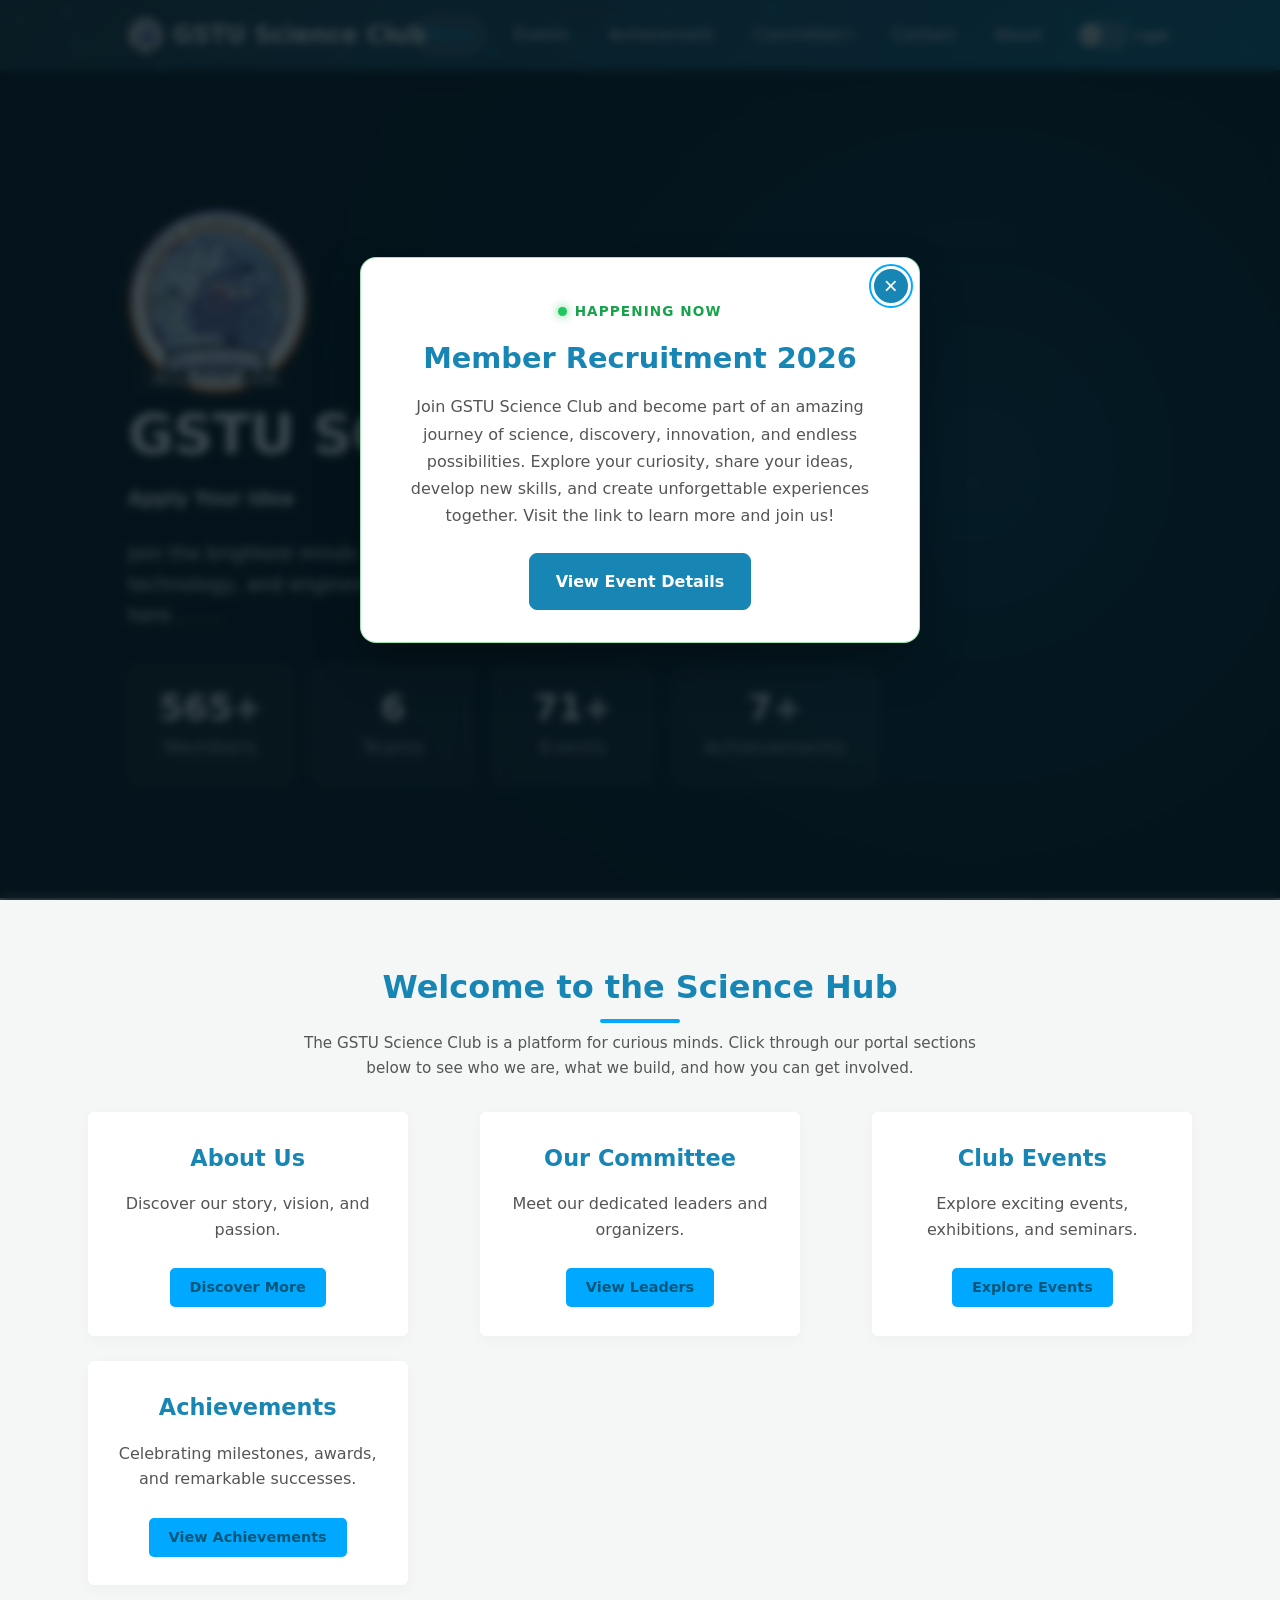
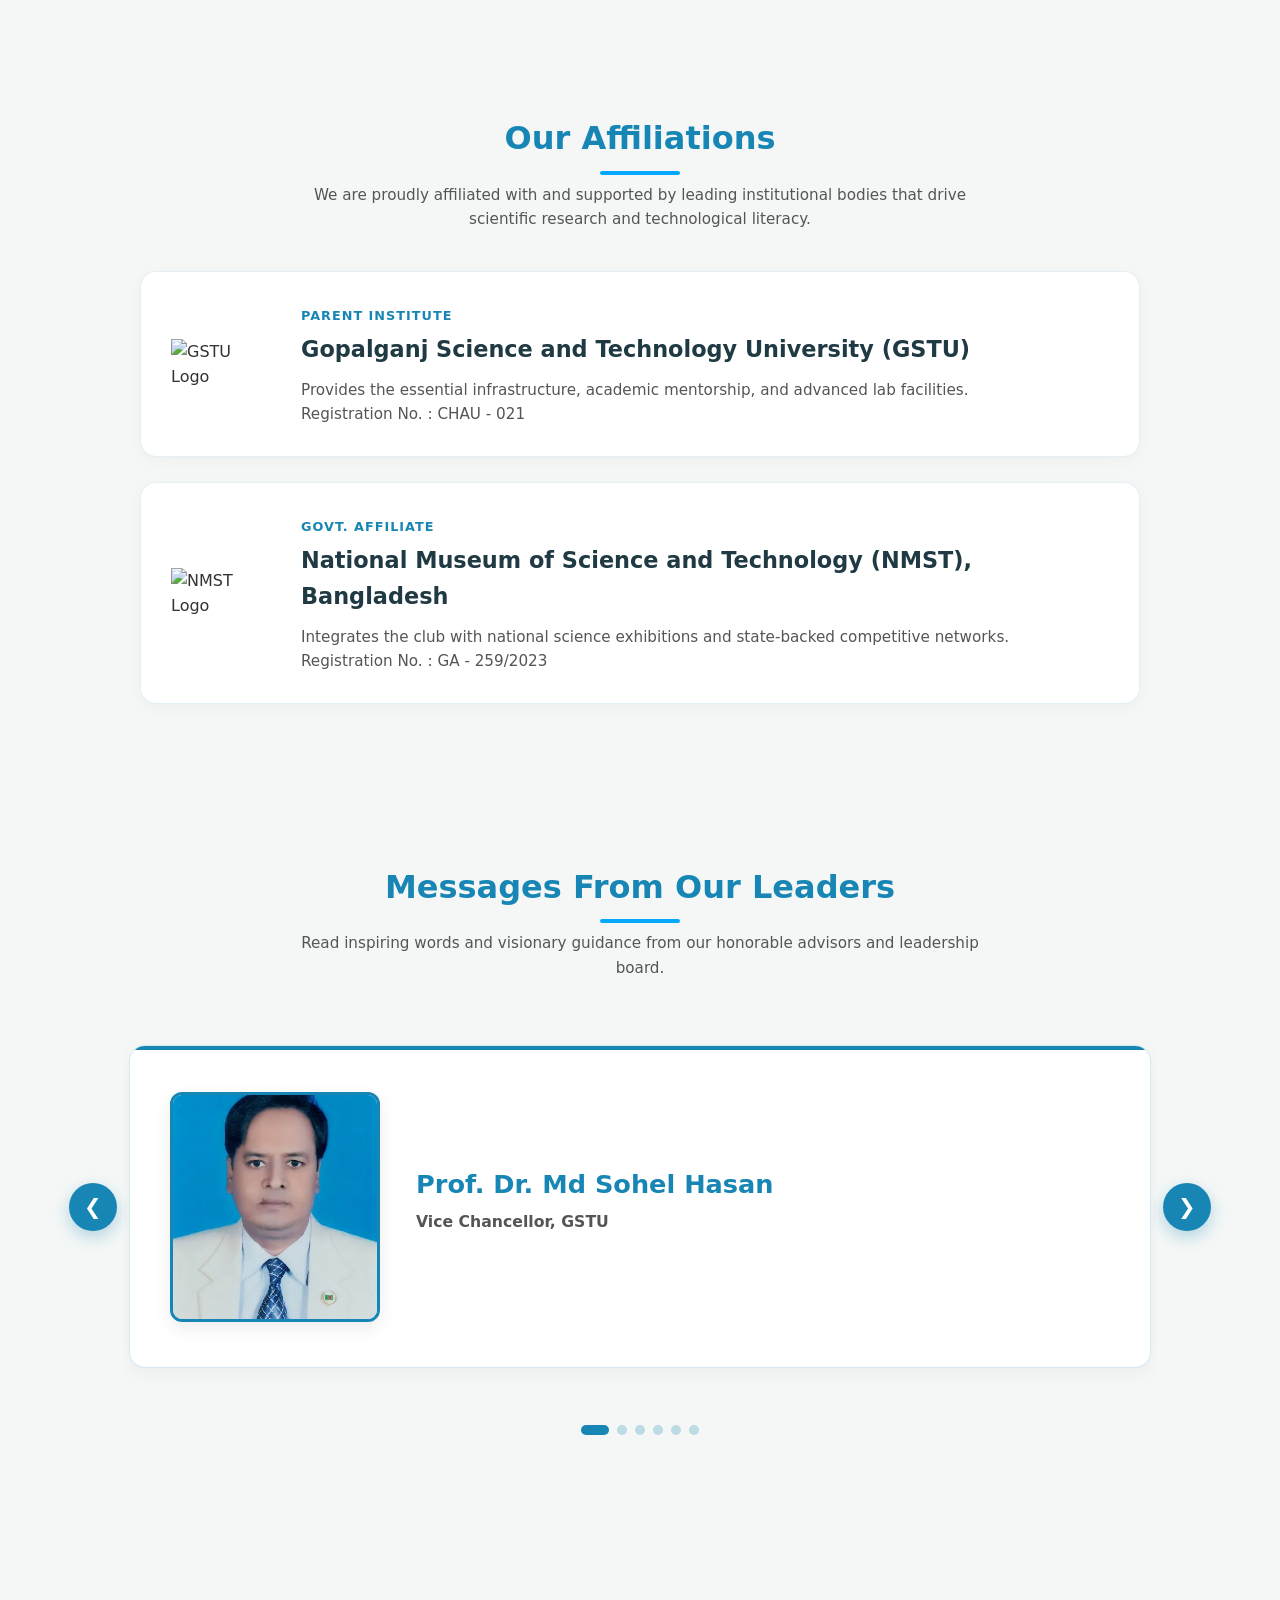
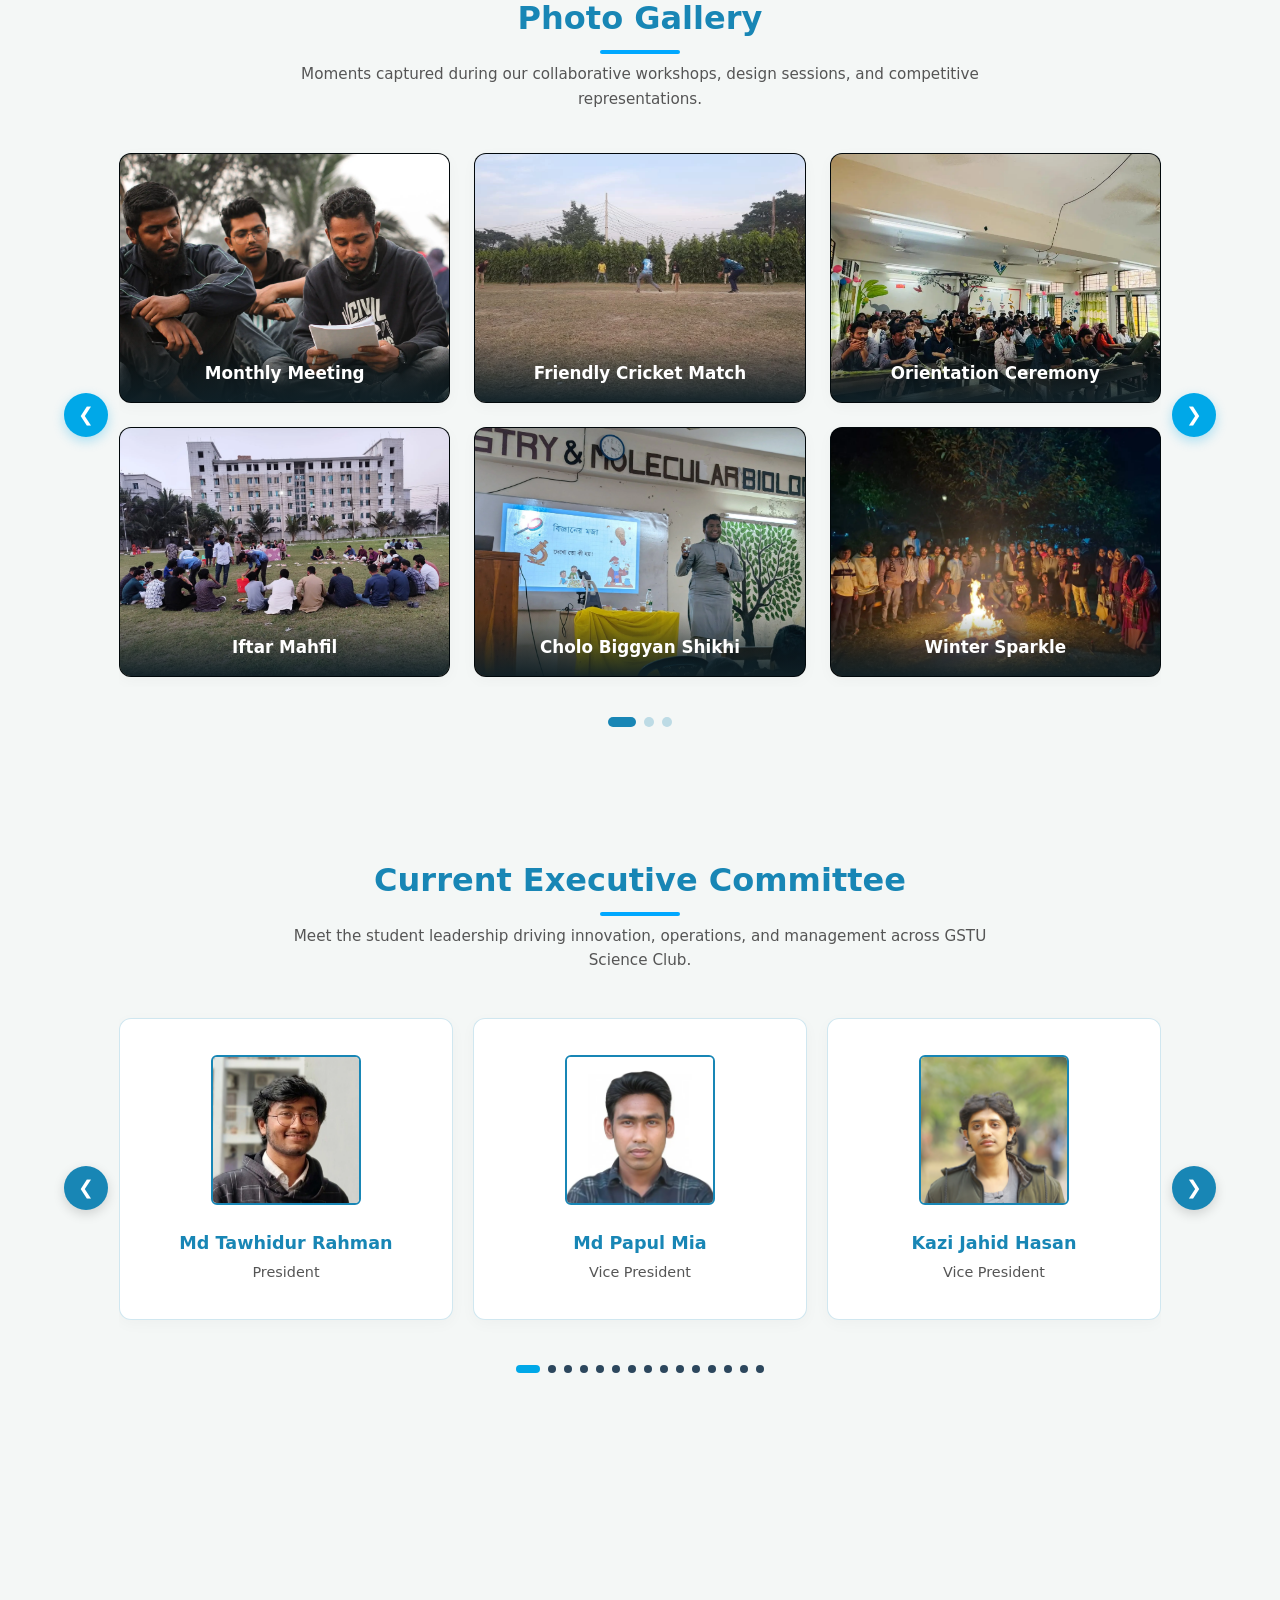
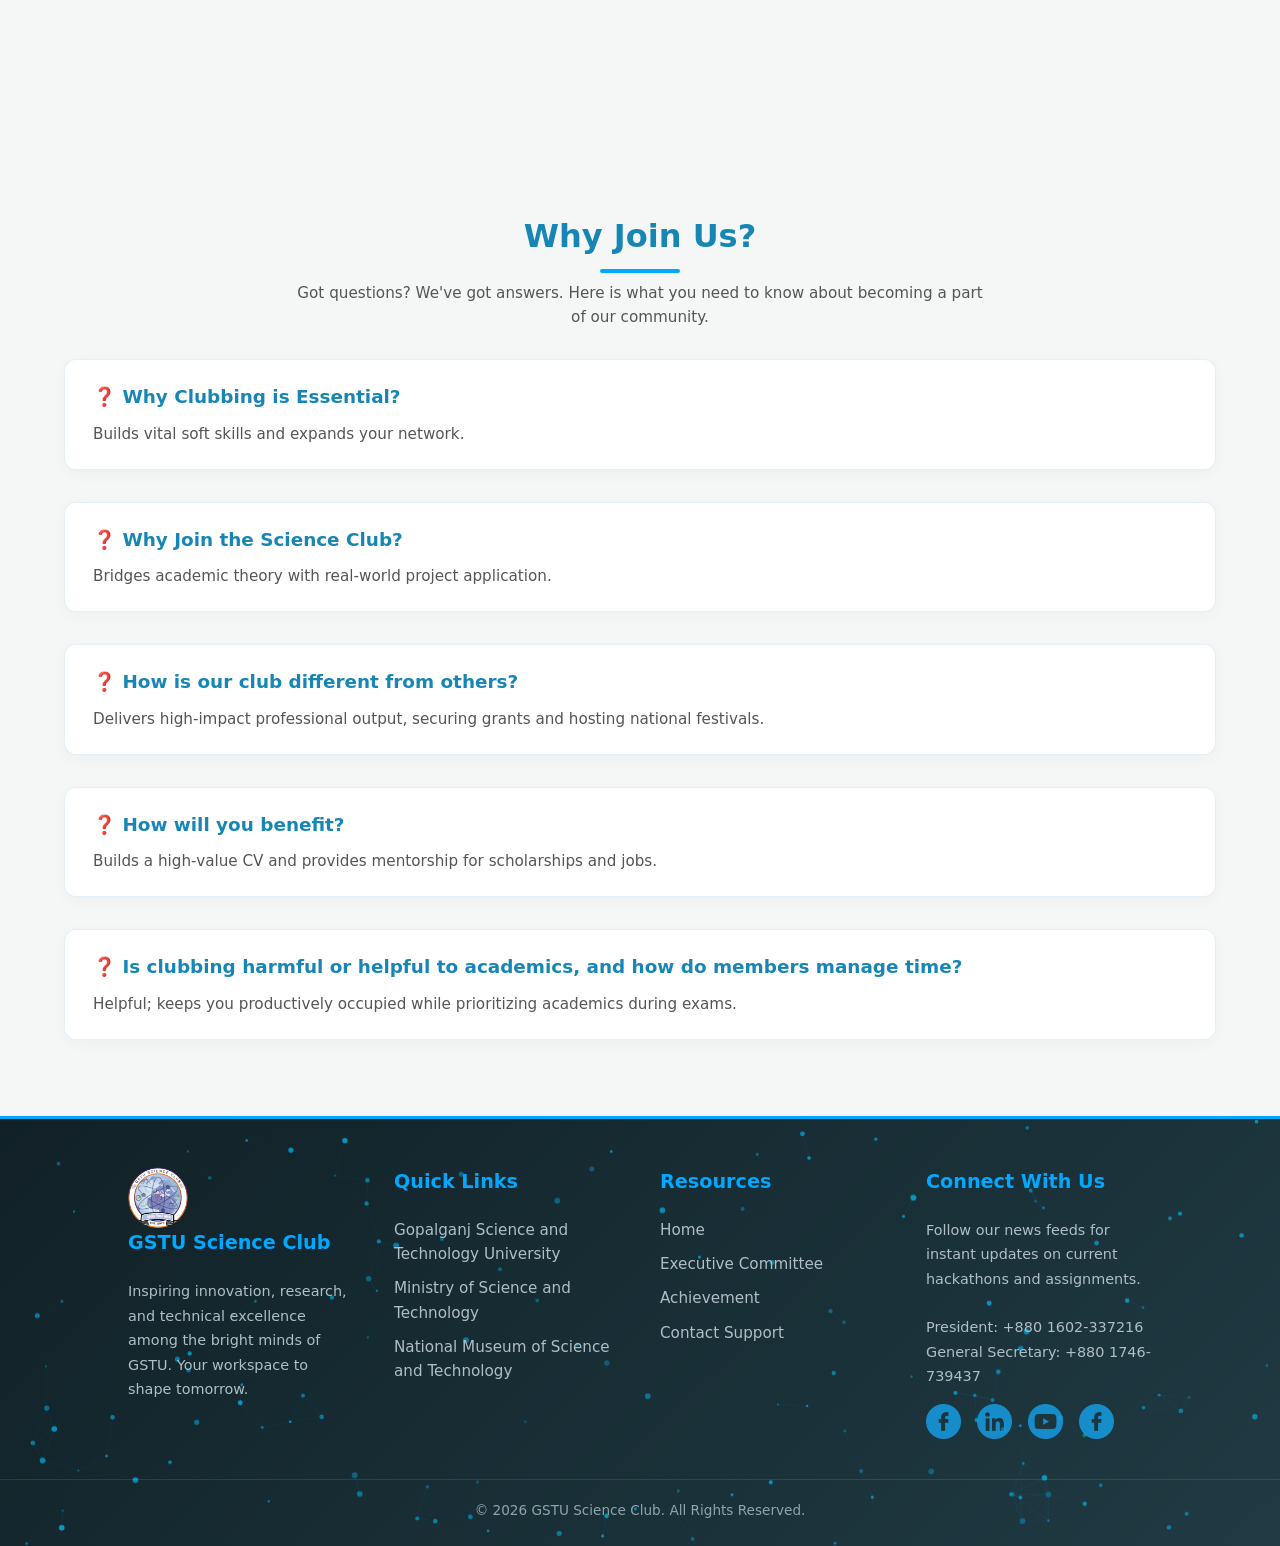
==== commit 9a197fef: "Add files via upload" ====
--- a/index.html
+++ b/index.html
@@ -823,6 +823,7 @@
 
     <universal-footer></universal-footer>
 
+    <script defer src="event-status.js"></script>
     <script defer src="main.js"></script>
     <script defer src="member.js"></script>
 
--- a/style.css
+++ b/style.css
@@ -930,6 +930,151 @@
     color: #e2e8f0;
 }
 
+/* Running event status on the Events page */
+.section-container.running-event-section {
+    width: 100%;
+    max-width: 1200px;
+    margin: 4rem auto 1rem;
+    padding: 0 20px;
+    box-sizing: border-box;
+}
+
+.section-container.events-programs-section {
+    margin: 1.5rem auto 4rem;
+}
+
+.running-event-card,
+.running-event-empty {
+    width: 100%;
+    box-sizing: border-box;
+    padding: 2rem;
+    text-align: center;
+    background: var(--card-bg);
+    border: 1px solid rgba(24, 134, 181, 0.18);
+    border-radius: var(--radius-md);
+    box-shadow: var(--shadow-sm);
+}
+
+.running-event-card {
+    position: relative;
+    border-color: rgba(34, 197, 94, 0.45);
+}
+
+.running-event-card::before {
+    content: "";
+    position: absolute;
+    top: -8px;
+    left: 20px;
+    width: 14px;
+    height: 14px;
+    background: #22c55e;
+    border: 3px solid var(--card-bg);
+    border-radius: 50%;
+    box-shadow: 0 0 0 2px rgba(34, 197, 94, 0.25), 0 0 12px rgba(34, 197, 94, 0.75);
+}
+
+/* Homepage active-event popup */
+.running-event-popup-backdrop {
+    position: fixed;
+    inset: 0;
+    z-index: 99999;
+    display: grid;
+    place-items: center;
+    padding: 1.5rem;
+    background-color: rgba(5, 20, 28, 0.78);
+    -webkit-backdrop-filter: blur(4px);
+    backdrop-filter: blur(4px);
+}
+
+.running-event-popup {
+    position: relative;
+    width: min(100%, 560px);
+    padding: 2.5rem 2rem 2rem;
+    text-align: center;
+    background: var(--card-bg);
+    border: 1px solid rgba(34, 197, 94, 0.45);
+    border-radius: var(--radius-lg);
+    box-shadow: 0 20px 45px rgba(0, 0, 0, 0.3);
+}
+
+.running-event-popup-status {
+    display: inline-flex;
+    align-items: center;
+    gap: 0.45rem;
+    margin-bottom: 0.8rem;
+    color: #16a34a;
+    font-size: 0.85rem;
+    font-weight: 800;
+    letter-spacing: 0.08em;
+    text-transform: uppercase;
+}
+
+.running-event-popup-status::before {
+    width: 9px;
+    height: 9px;
+    content: "";
+    background: #22c55e;
+    border-radius: 50%;
+    box-shadow: 0 0 10px rgba(34, 197, 94, 0.85);
+}
+
+.running-event-popup h2 {
+    margin-bottom: 0.75rem;
+    color: var(--primary-color);
+    font-size: 1.8rem;
+}
+
+.running-event-popup p {
+    margin-bottom: 1.5rem;
+    color: var(--text-muted);
+    line-height: 1.7;
+}
+
+.running-event-popup-close {
+    position: absolute;
+    top: 0.7rem;
+    right: 0.7rem;
+    display: grid;
+    width: 34px;
+    height: 34px;
+    place-items: center;
+    color: var(--text-muted);
+    font-size: 1.5rem;
+    line-height: 1;
+    cursor: pointer;
+    background: transparent;
+    border: 0;
+    border-radius: 50%;
+}
+
+.running-event-popup-close:hover,
+.running-event-popup-close:focus-visible {
+    color: var(--text-light);
+    background: var(--primary-color);
+}
+
+.running-event-card h3 {
+    margin-bottom: 0.75rem;
+    color: var(--primary-color);
+    font-size: 1.65rem;
+}
+
+.running-event-card p,
+.running-event-empty span {
+    color: var(--text-muted);
+}
+
+.running-event-card .feedback-form-link {
+    margin-top: 1.5rem;
+}
+
+.running-event-empty p {
+    margin-bottom: 0.35rem;
+    color: var(--text-dark);
+    font-size: 1.15rem;
+    font-weight: 700;
+}
+
 /* ==========================================
    Photo Gallery Carousel & Modal
    ========================================== */
@@ -1136,6 +1281,18 @@
     text-shadow: 0 2px 4px rgba(0, 0, 0, 0.5);
 }
 
+.modal-caption-name,
+.modal-caption-designation {
+    display: block;
+}
+
+.modal-caption-designation {
+    margin-top: 4px;
+    color: #b9e8ff;
+    font-size: 0.9em;
+    font-weight: 500;
+}
+
 .modal-close {
     position: absolute;
     top: 20px;
@@ -1552,6 +1709,76 @@
     transition: border-color 0.2s ease, background-color 0.2s ease;
 }
 
+/* Contact feedback form */
+.feedback-section {
+    margin-top: 1.5rem;
+    margin-bottom: 4rem;
+}
+
+.feedback-intro {
+    text-align: center;
+    margin-bottom: 2rem;
+}
+
+.feedback-intro p {
+    color: var(--text-muted);
+    max-width: 650px;
+    margin: 0 auto;
+    line-height: 1.7;
+}
+
+.feedback-form-callout {
+    max-width: 800px;
+    margin: 0 auto;
+    padding: 2rem;
+    text-align: center;
+    background: var(--card-bg);
+    border: 1px solid rgba(24, 134, 181, 0.2);
+    border-radius: var(--radius-md);
+    box-shadow: var(--shadow-sm);
+}
+
+.feedback-form-callout h3 {
+    color: var(--primary-color);
+    font-size: 1.35rem;
+    margin-bottom: 0.75rem;
+}
+
+.feedback-form-callout p {
+    max-width: 620px;
+    margin: 0 auto 1.5rem;
+    color: var(--text-muted);
+    line-height: 1.7;
+}
+
+.feedback-form-link {
+    display: block;
+    width: fit-content;
+    max-width: 100%;
+    margin: 0 auto;
+    padding: 0.9rem 1.6rem;
+    color: #fff;
+    font-weight: 700;
+    text-align: center;
+    text-decoration: none;
+    background: var(--primary-color);
+    border: 1px solid var(--primary-color);
+    border-radius: 8px;
+    transition: background-color 0.2s ease, transform 0.2s ease;
+}
+
+.feedback-form-link:hover,
+.feedback-form-link:focus-visible {
+    background: #0b4058;
+    transform: translateY(-2px);
+}
+
+@media (max-width: 640px) {
+    .feedback-form-callout {
+        padding: 1.5rem 1.25rem;
+    }
+}
+
 .executive-photo img,
 .advisor-photo img {
     width: 100%;
@@ -1696,7 +1923,7 @@
 }
 
 .contact-map-wrapper {
-    margin-bottom: 60px;
+    margin-bottom: 24px;
     width: 100%;
     height: 400px;
     border-radius: 8px;
--- a/style.css
+++ b/style.css
@@ -930,6 +930,151 @@
     color: #e2e8f0;
 }
 
+/* Running event status on the Events page */
+.section-container.running-event-section {
+    width: 100%;
+    max-width: 1200px;
+    margin: 4rem auto 1rem;
+    padding: 0 20px;
+    box-sizing: border-box;
+}
+
+.section-container.events-programs-section {
+    margin: 1.5rem auto 4rem;
+}
+
+.running-event-card,
+.running-event-empty {
+    width: 100%;
+    box-sizing: border-box;
+    padding: 2rem;
+    text-align: center;
+    background: var(--card-bg);
+    border: 1px solid rgba(24, 134, 181, 0.18);
+    border-radius: var(--radius-md);
+    box-shadow: var(--shadow-sm);
+}
+
+.running-event-card {
+    position: relative;
+    border-color: rgba(34, 197, 94, 0.45);
+}
+
+.running-event-card::before {
+    content: "";
+    position: absolute;
+    top: -8px;
+    left: 20px;
+    width: 14px;
+    height: 14px;
+    background: #22c55e;
+    border: 3px solid var(--card-bg);
+    border-radius: 50%;
+    box-shadow: 0 0 0 2px rgba(34, 197, 94, 0.25), 0 0 12px rgba(34, 197, 94, 0.75);
+}
+
+/* Homepage active-event popup */
+.running-event-popup-backdrop {
+    position: fixed;
+    inset: 0;
+    z-index: 99999;
+    display: grid;
+    place-items: center;
+    padding: 1.5rem;
+    background-color: rgba(5, 20, 28, 0.78);
+    -webkit-backdrop-filter: blur(4px);
+    backdrop-filter: blur(4px);
+}
+
+.running-event-popup {
+    position: relative;
+    width: min(100%, 560px);
+    padding: 2.5rem 2rem 2rem;
+    text-align: center;
+    background: var(--card-bg);
+    border: 1px solid rgba(34, 197, 94, 0.45);
+    border-radius: var(--radius-lg);
+    box-shadow: 0 20px 45px rgba(0, 0, 0, 0.3);
+}
+
+.running-event-popup-status {
+    display: inline-flex;
+    align-items: center;
+    gap: 0.45rem;
+    margin-bottom: 0.8rem;
+    color: #16a34a;
+    font-size: 0.85rem;
+    font-weight: 800;
+    letter-spacing: 0.08em;
+    text-transform: uppercase;
+}
+
+.running-event-popup-status::before {
+    width: 9px;
+    height: 9px;
+    content: "";
+    background: #22c55e;
+    border-radius: 50%;
+    box-shadow: 0 0 10px rgba(34, 197, 94, 0.85);
+}
+
+.running-event-popup h2 {
+    margin-bottom: 0.75rem;
+    color: var(--primary-color);
+    font-size: 1.8rem;
+}
+
+.running-event-popup p {
+    margin-bottom: 1.5rem;
+    color: var(--text-muted);
+    line-height: 1.7;
+}
+
+.running-event-popup-close {
+    position: absolute;
+    top: 0.7rem;
+    right: 0.7rem;
+    display: grid;
+    width: 34px;
+    height: 34px;
+    place-items: center;
+    color: var(--text-muted);
+    font-size: 1.5rem;
+    line-height: 1;
+    cursor: pointer;
+    background: transparent;
+    border: 0;
+    border-radius: 50%;
+}
+
+.running-event-popup-close:hover,
+.running-event-popup-close:focus-visible {
+    color: var(--text-light);
+    background: var(--primary-color);
+}
+
+.running-event-card h3 {
+    margin-bottom: 0.75rem;
+    color: var(--primary-color);
+    font-size: 1.65rem;
+}
+
+.running-event-card p,
+.running-event-empty span {
+    color: var(--text-muted);
+}
+
+.running-event-card .feedback-form-link {
+    margin-top: 1.5rem;
+}
+
+.running-event-empty p {
+    margin-bottom: 0.35rem;
+    color: var(--text-dark);
+    font-size: 1.15rem;
+    font-weight: 700;
+}
+
 /* ==========================================
    Photo Gallery Carousel & Modal
    ========================================== */
@@ -1136,6 +1281,18 @@
     text-shadow: 0 2px 4px rgba(0, 0, 0, 0.5);
 }
 
+.modal-caption-name,
+.modal-caption-designation {
+    display: block;
+}
+
+.modal-caption-designation {
+    margin-top: 4px;
+    color: #b9e8ff;
+    font-size: 0.9em;
+    font-weight: 500;
+}
+
 .modal-close {
     position: absolute;
     top: 20px;
@@ -1552,6 +1709,76 @@
     transition: border-color 0.2s ease, background-color 0.2s ease;
 }
 
+/* Contact feedback form */
+.feedback-section {
+    margin-top: 1.5rem;
+    margin-bottom: 4rem;
+}
+
+.feedback-intro {
+    text-align: center;
+    margin-bottom: 2rem;
+}
+
+.feedback-intro p {
+    color: var(--text-muted);
+    max-width: 650px;
+    margin: 0 auto;
+    line-height: 1.7;
+}
+
+.feedback-form-callout {
+    max-width: 800px;
+    margin: 0 auto;
+    padding: 2rem;
+    text-align: center;
+    background: var(--card-bg);
+    border: 1px solid rgba(24, 134, 181, 0.2);
+    border-radius: var(--radius-md);
+    box-shadow: var(--shadow-sm);
+}
+
+.feedback-form-callout h3 {
+    color: var(--primary-color);
+    font-size: 1.35rem;
+    margin-bottom: 0.75rem;
+}
+
+.feedback-form-callout p {
+    max-width: 620px;
+    margin: 0 auto 1.5rem;
+    color: var(--text-muted);
+    line-height: 1.7;
+}
+
+.feedback-form-link {
+    display: block;
+    width: fit-content;
+    max-width: 100%;
+    margin: 0 auto;
+    padding: 0.9rem 1.6rem;
+    color: #fff;
+    font-weight: 700;
+    text-align: center;
+    text-decoration: none;
+    background: var(--primary-color);
+    border: 1px solid var(--primary-color);
+    border-radius: 8px;
+    transition: background-color 0.2s ease, transform 0.2s ease;
+}
+
+.feedback-form-link:hover,
+.feedback-form-link:focus-visible {
+    background: #0b4058;
+    transform: translateY(-2px);
+}
+
+@media (max-width: 640px) {
+    .feedback-form-callout {
+        padding: 1.5rem 1.25rem;
+    }
+}
+
 .executive-photo img,
 .advisor-photo img {
     width: 100%;
@@ -1696,7 +1923,7 @@
 }
 
 .contact-map-wrapper {
-    margin-bottom: 60px;
+    margin-bottom: 24px;
     width: 100%;
     height: 400px;
     border-radius: 8px;
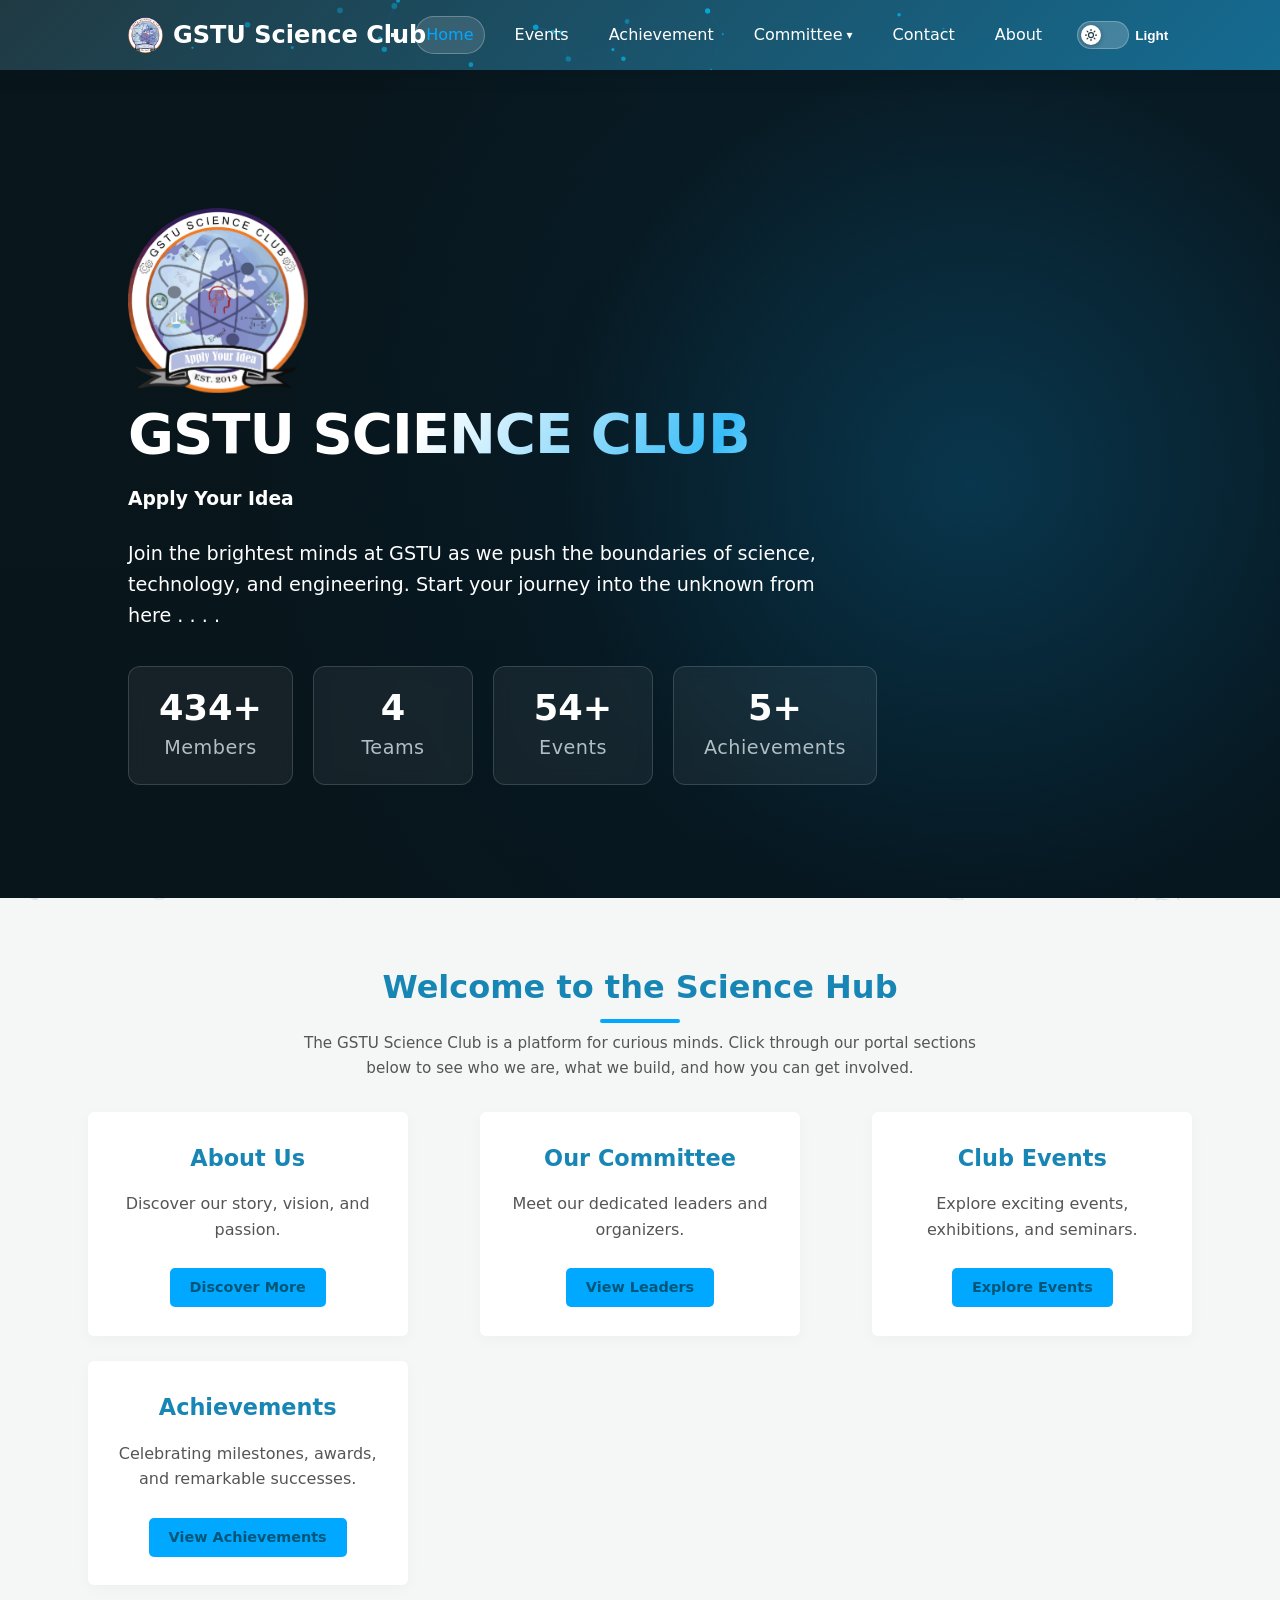
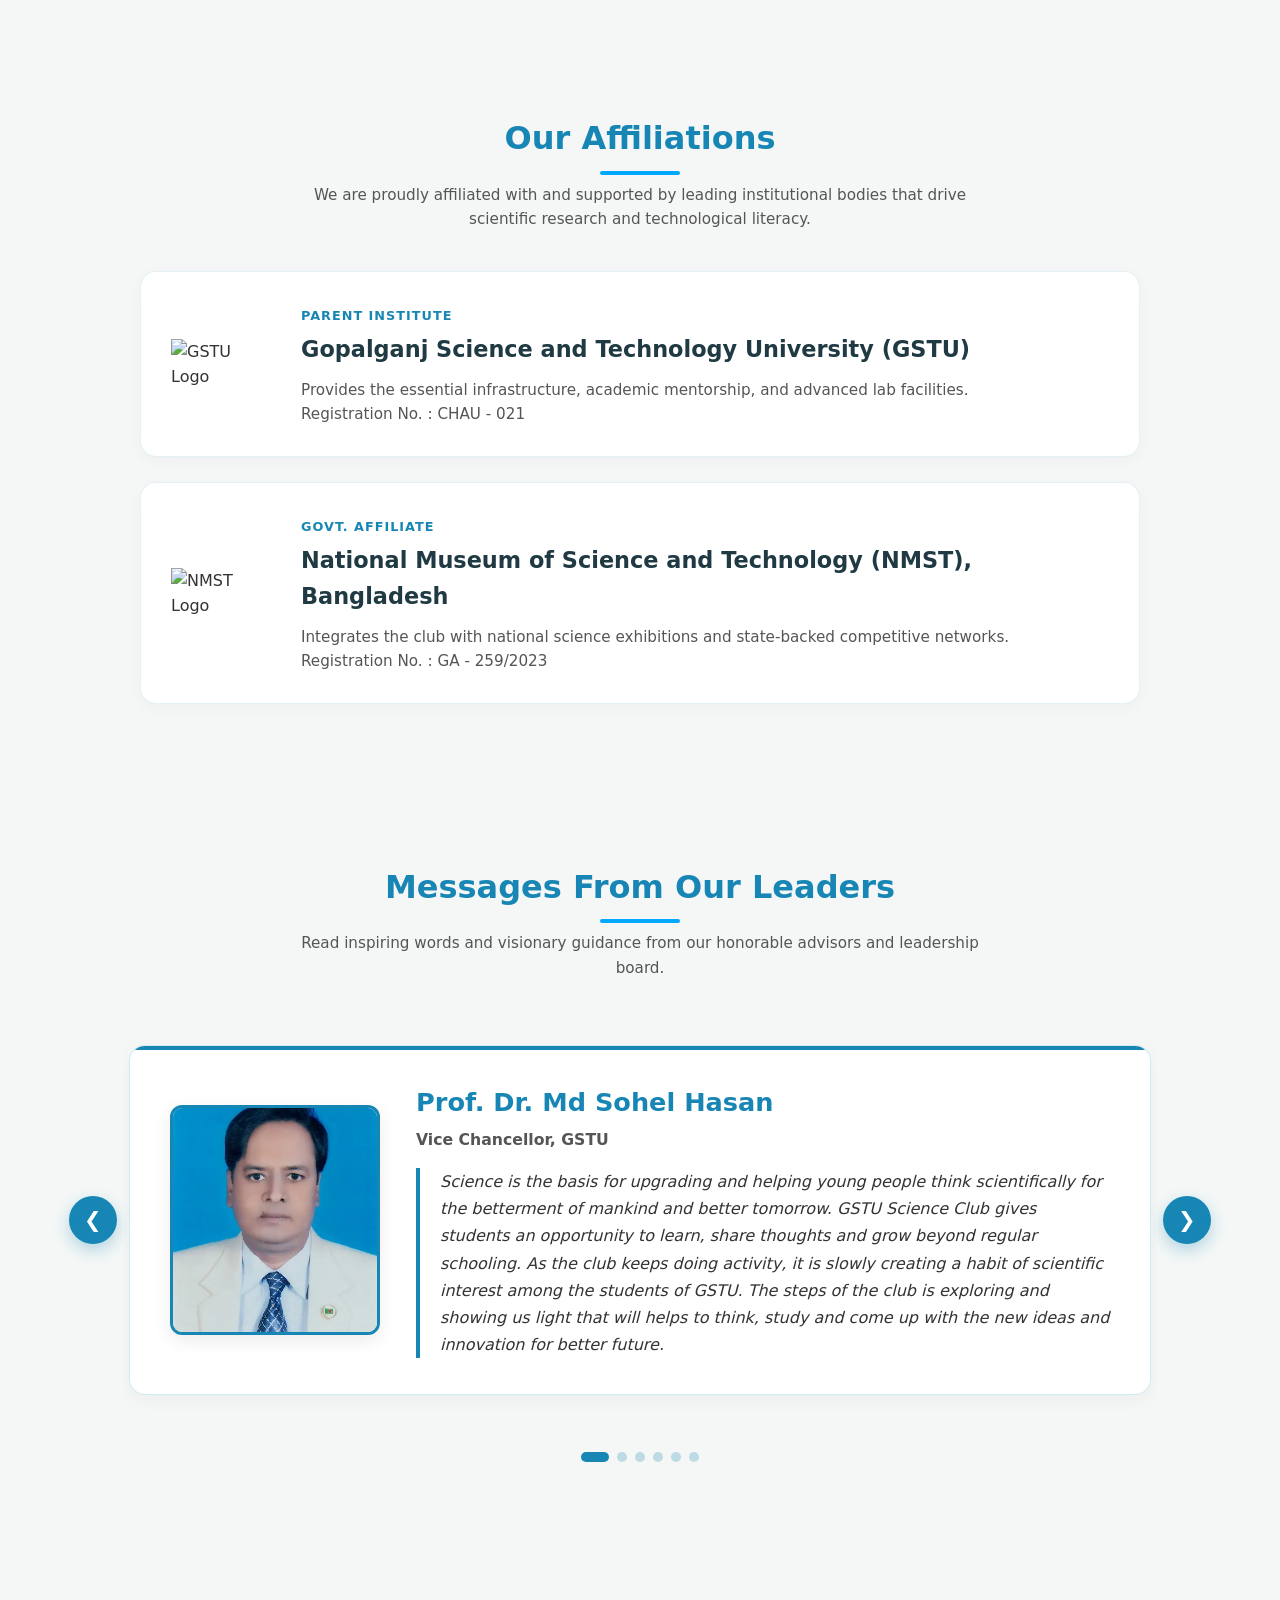
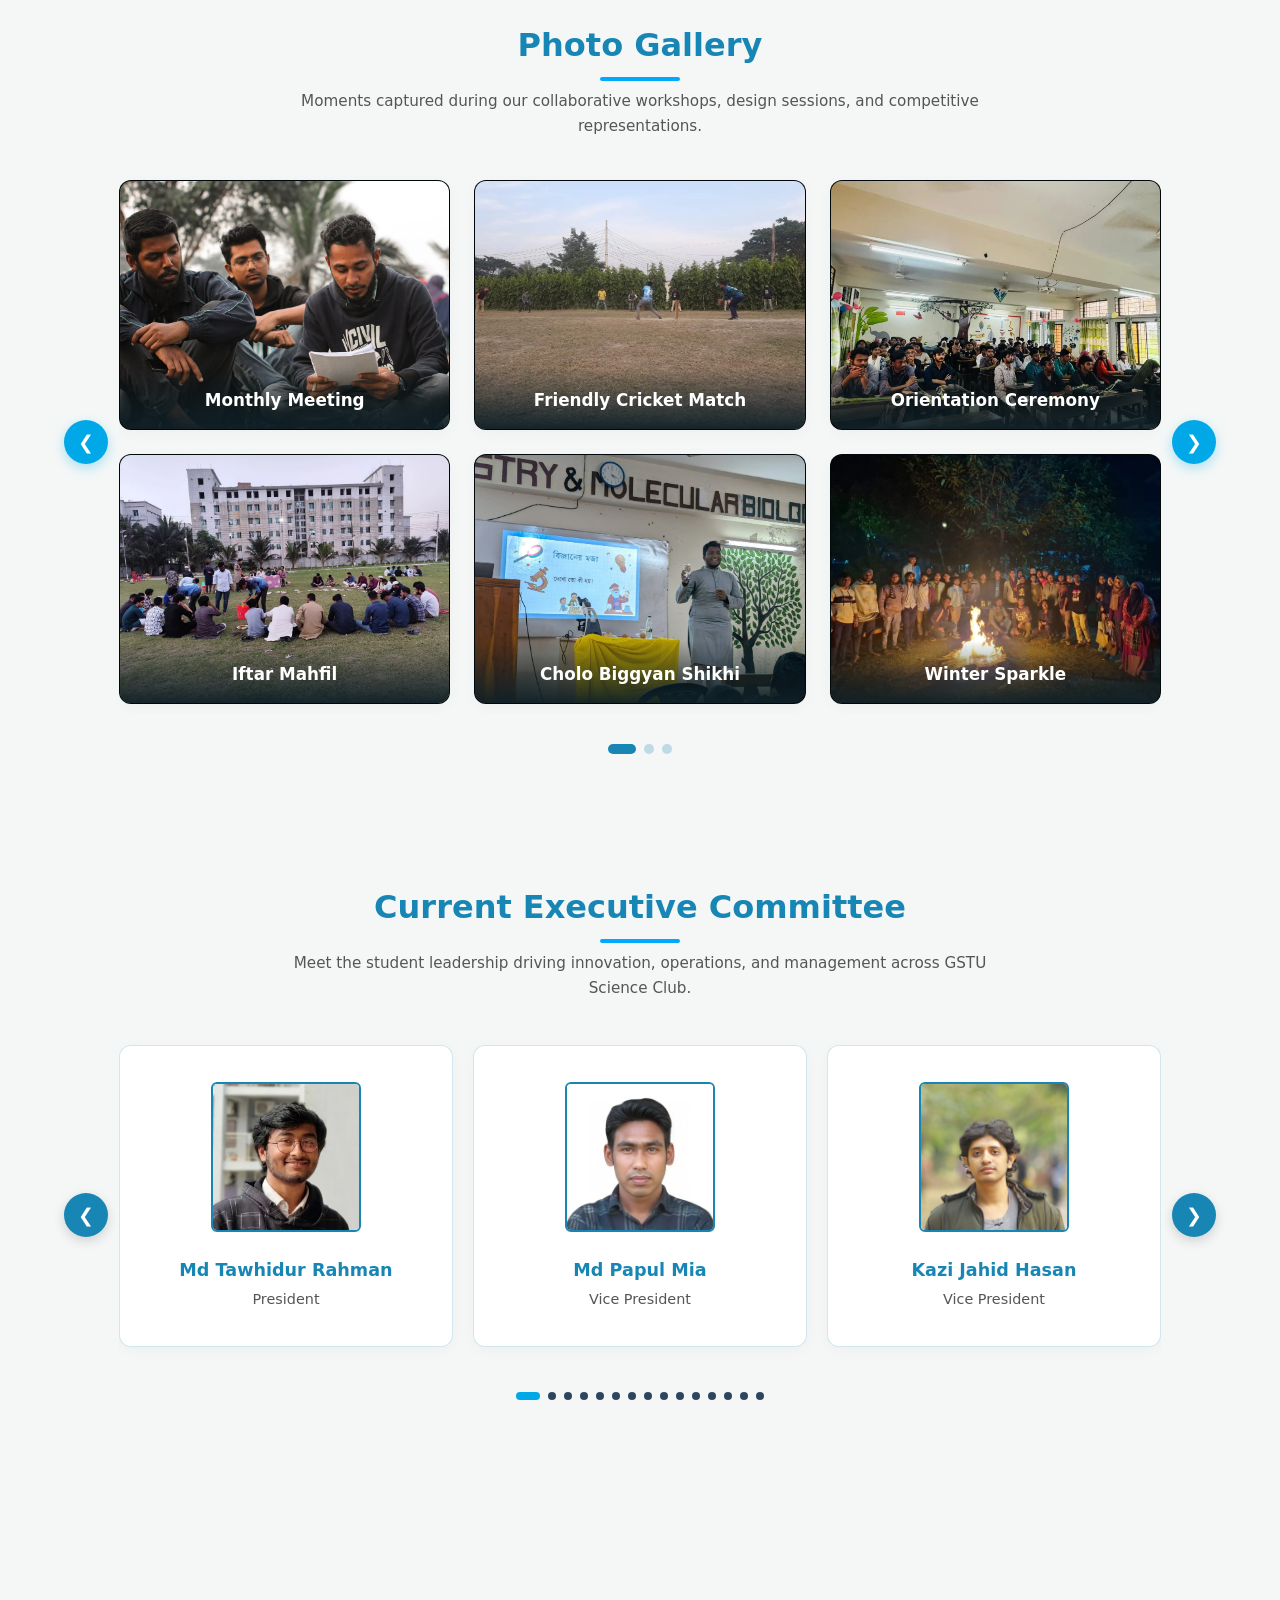
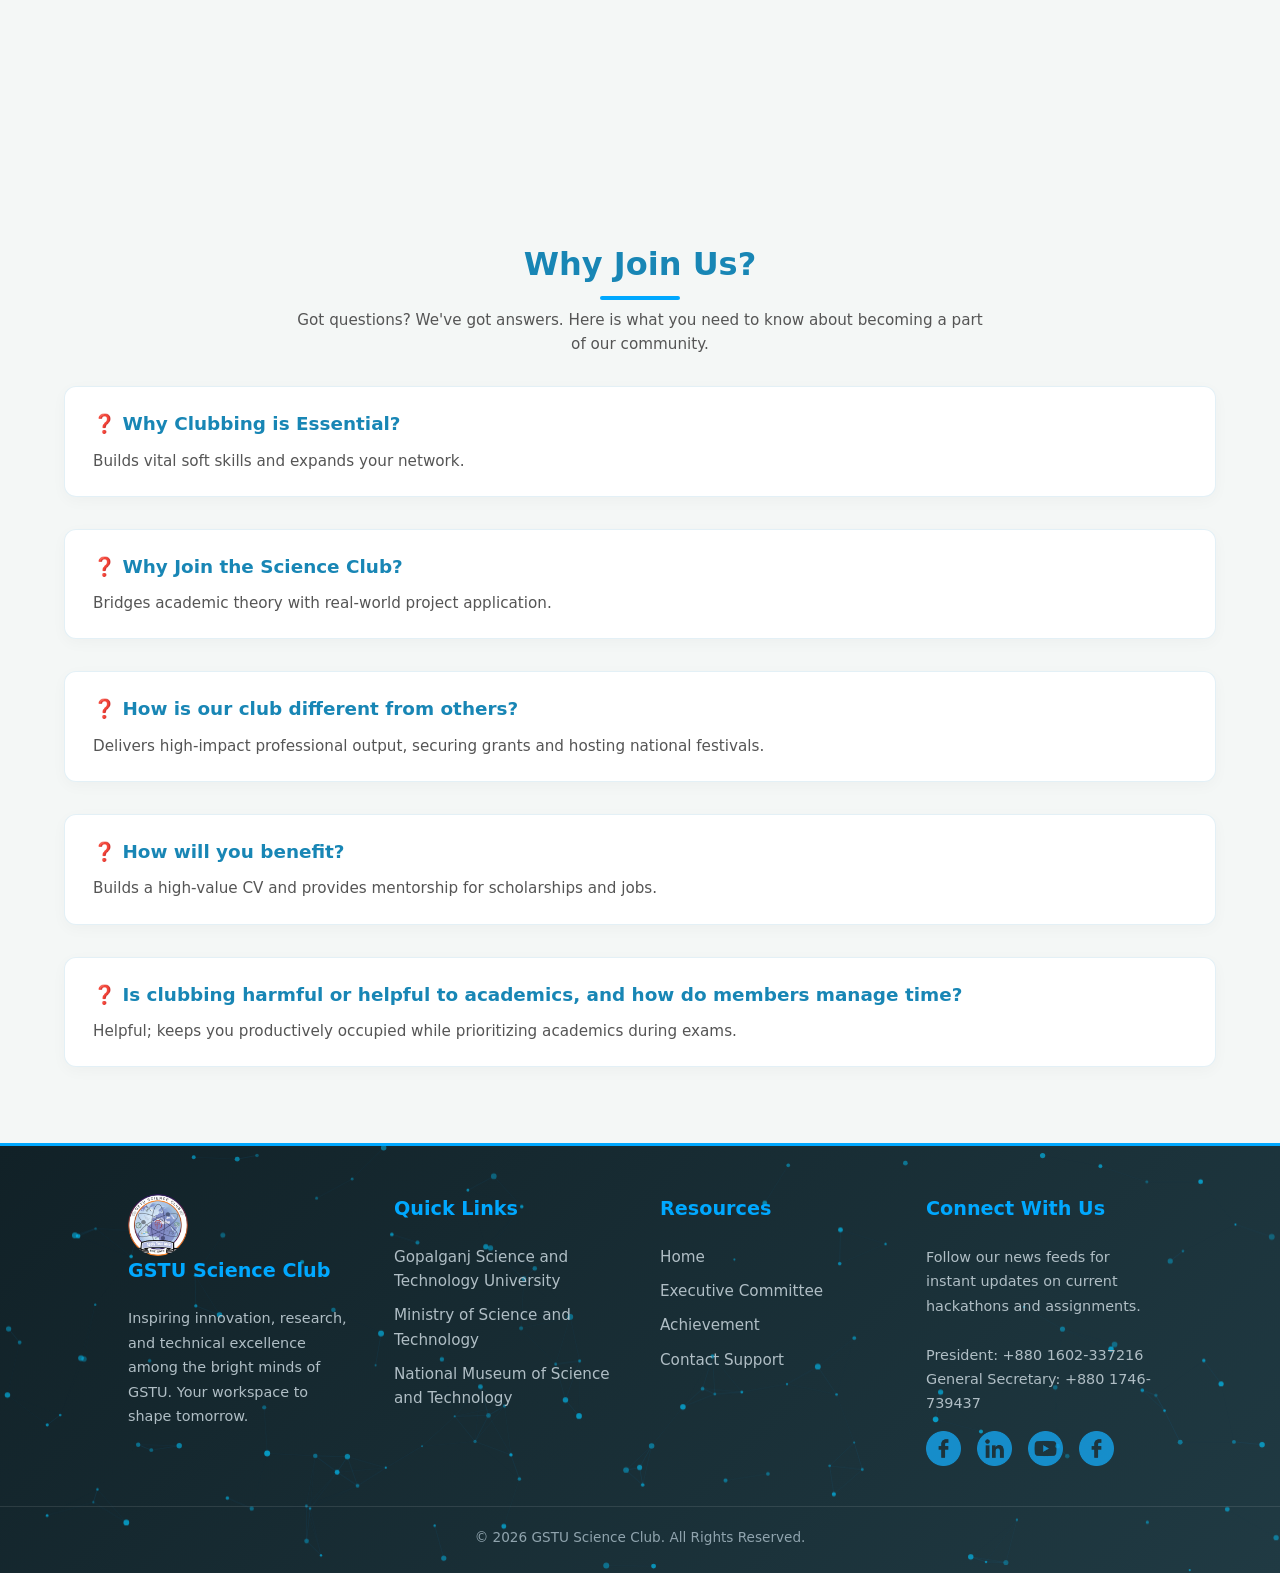
==== commit bf7c6230: "Add files via upload" ====
--- a/index.html
+++ b/index.html
@@ -172,7 +172,12 @@
                             <h3 class="leader-name">Prof. Dr. Md Sohel Hasan</h3>
                             <p class="leader-title">Vice Chancellor, GSTU </p>
                             <blockquote class="leader-quote">
-
+                                Science is the basis for upgrading and helping young people think scientifically for the
+                                betterment of mankind and better tomorrow. GSTU Science Club gives students an
+                                opportunity to learn, share thoughts and grow beyond regular schooling. As the club
+                                keeps doing activity, it is slowly creating a habit of scientific interest among the
+                                students of GSTU. The steps of the club is exploring and showing us light that will helps
+                                to think, study and come up with the new ideas and innovation for better future.
                             </blockquote>
                         </div>
                     </div>
@@ -187,7 +192,13 @@
                             <h3 class="leader-name">Prof. Dr. Mohammad Ataur Rahman</h3>
                             <p class="leader-title">Pro-Vice Chancellor, GSTU </p>
                             <blockquote class="leader-quote">
-
+                                Learning becomes meaningful when knowledge is put into practice. The GSTU Science Club
+                                encourages students to go beyond classroom learning by engaging in scientific
+                                activities, thoughtful discussions, competitions and team-based projects. These efforts
+                                are building an environment where curiosity leads to discovery and ideas turn into
+                                possibilities. The ongoing growth of the club will help strengthen the university’s
+                                research-oriented culture.
+                                <br>Wishing the club continued success and a brighter future.
                             </blockquote>
                         </div>
                     </div>
@@ -217,7 +228,12 @@
                             <h3 class="leader-name">Prof. Dr. Md. Kamruzzaman</h3>
                             <p class="leader-title">Chief Advisor, GSTU Science Club</p>
                             <blockquote class="leader-quote">
-
+                                Science is not just about labs or books. It is a way to understand the world and make
+                                life better. The GSTU Science Club helps students take what they learn in class and use
+                                it to solve problems. Through hands-on exploration, thinking and working together
+                                students grow. The club’s activities are shaping minds that are not only smart but also
+                                able to think for themselves. These students are learning how to make a difference, in
+                                the world.
                             </blockquote>
                         </div>
                     </div>
@@ -829,4 +845,4 @@
 
 </body>
 
-</html>
+</html>
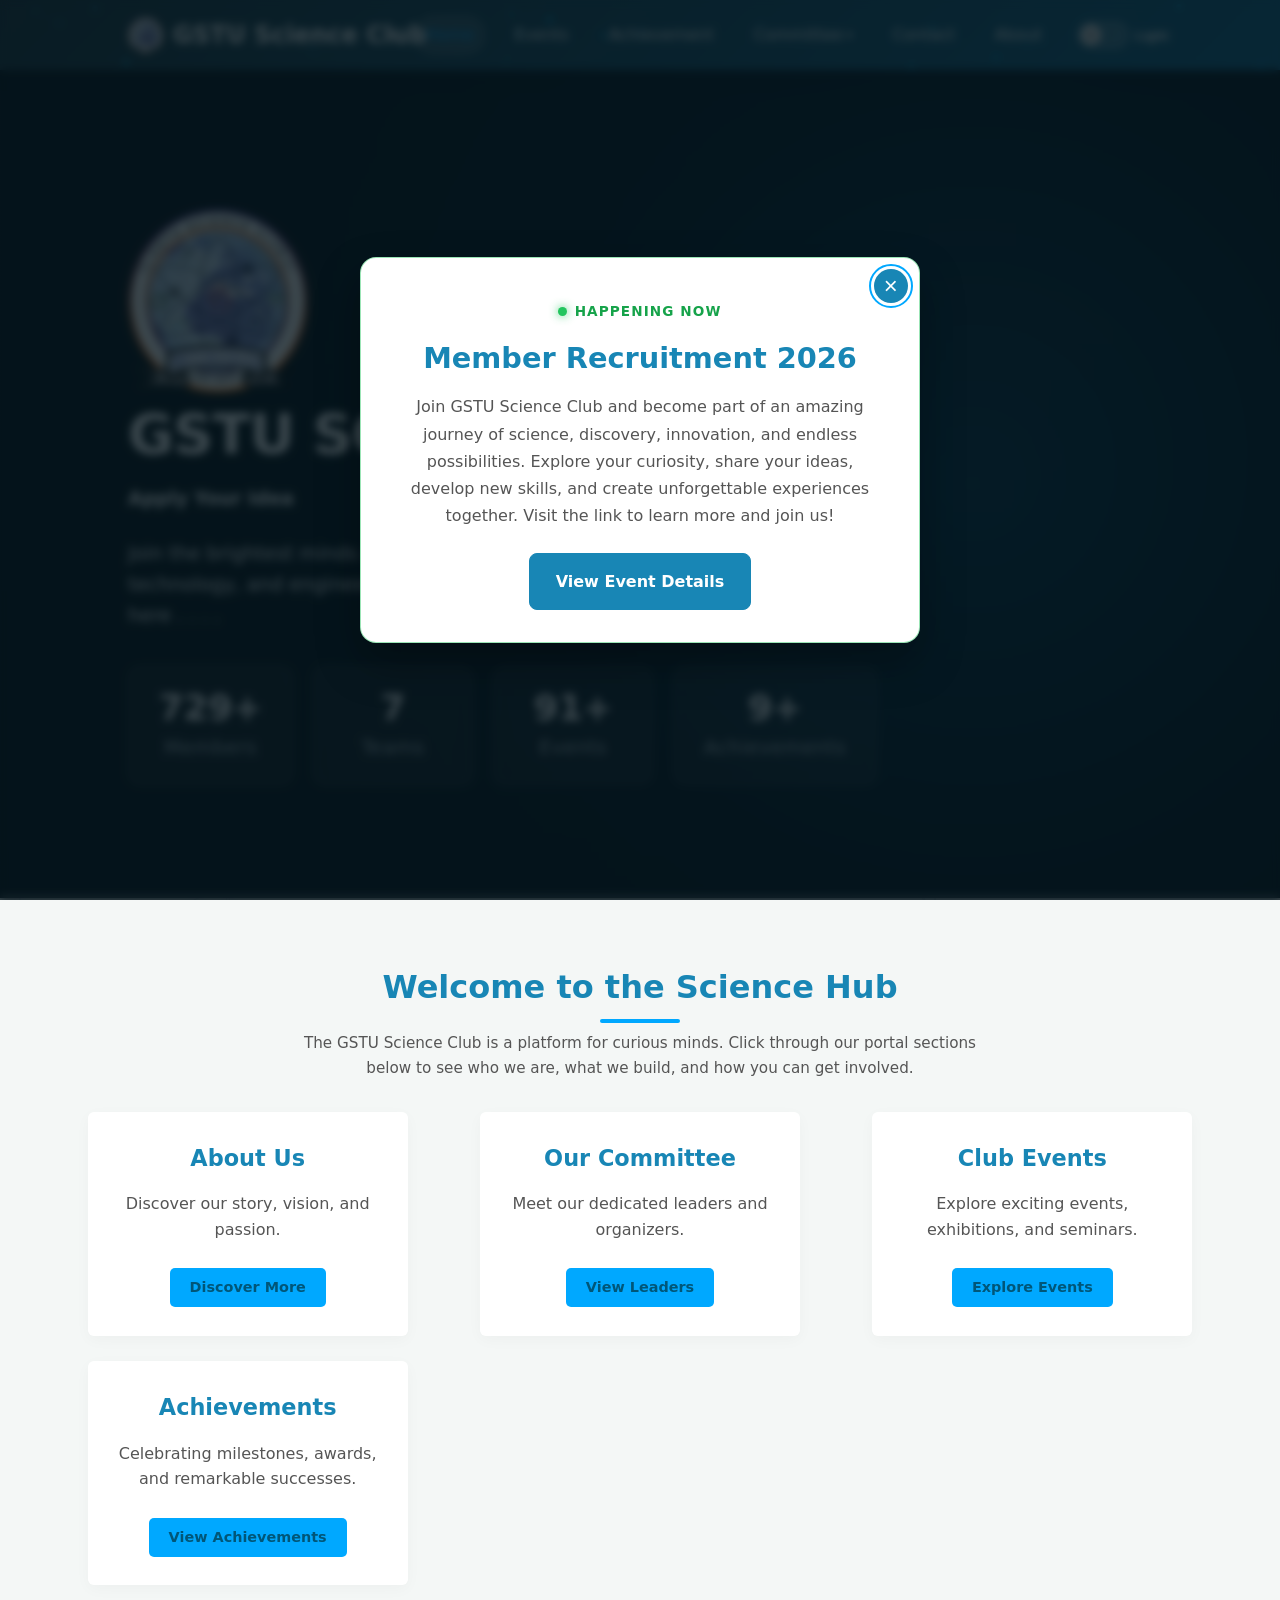
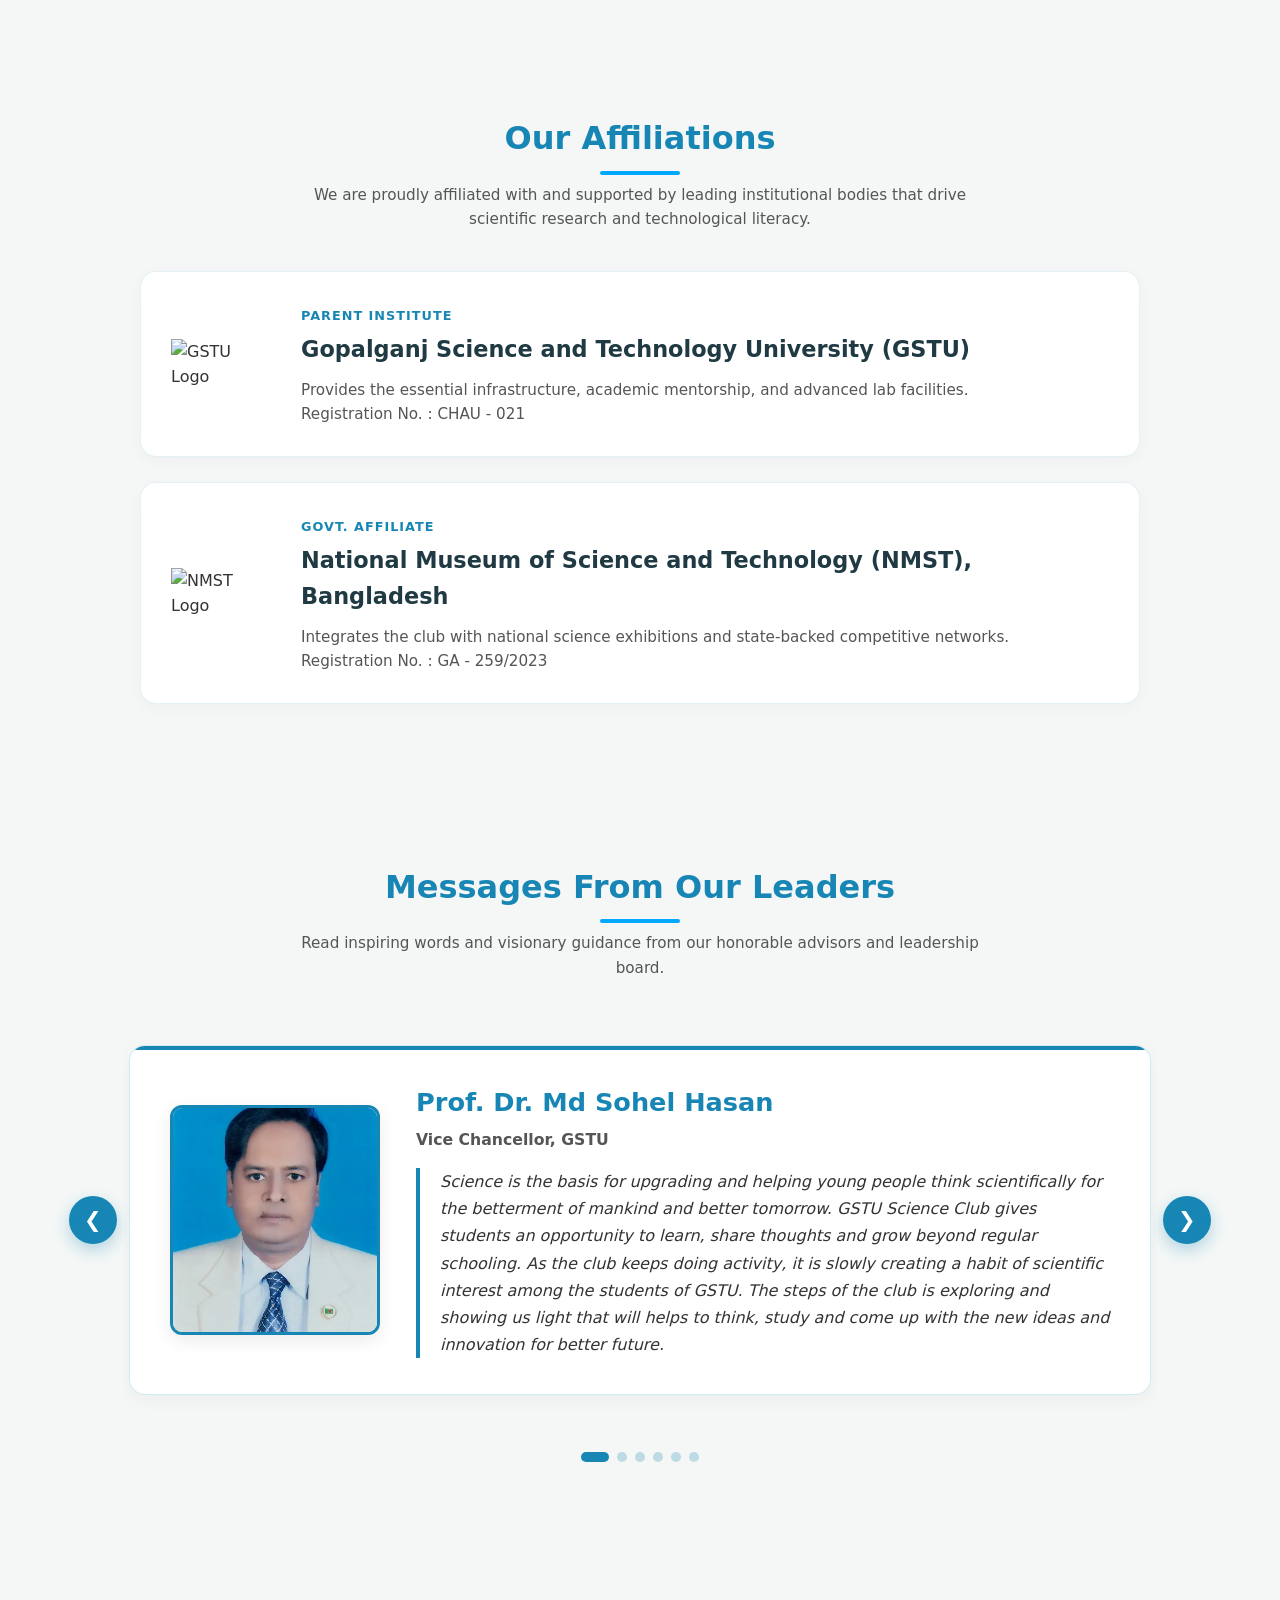
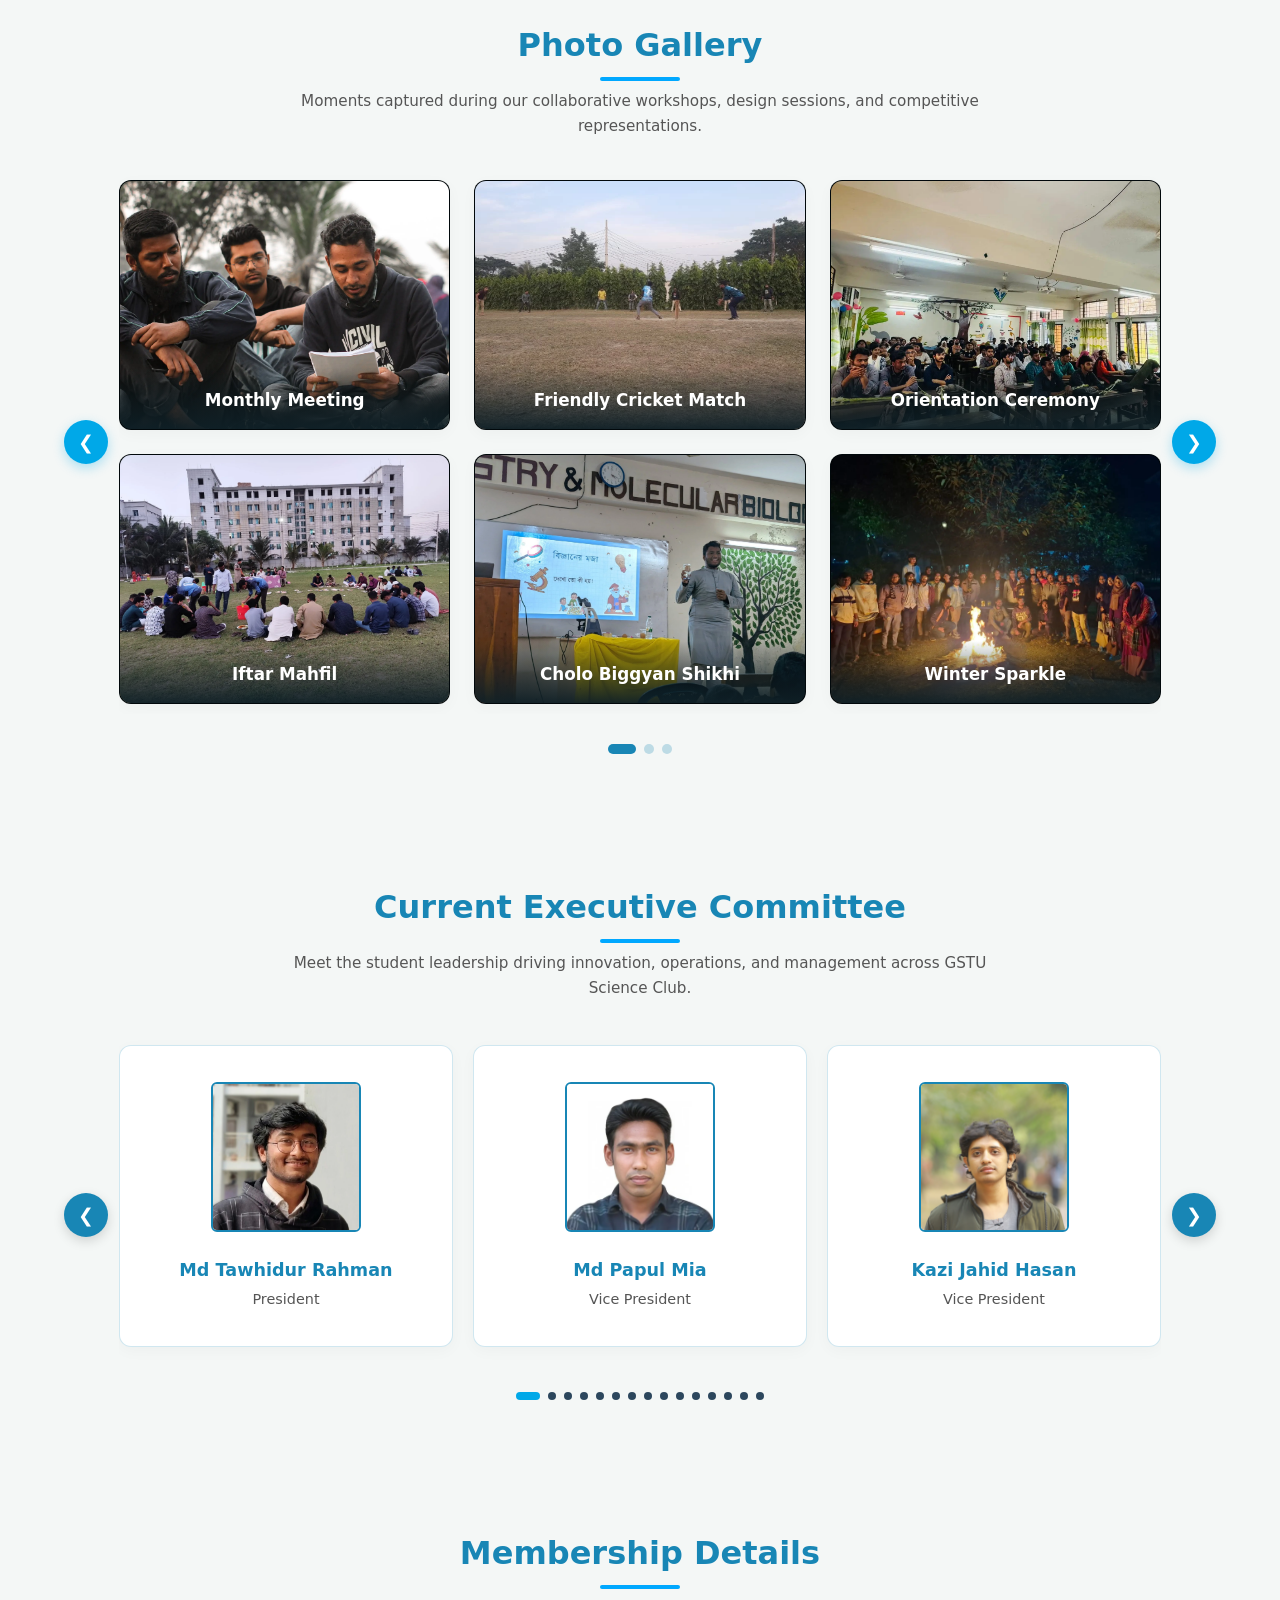
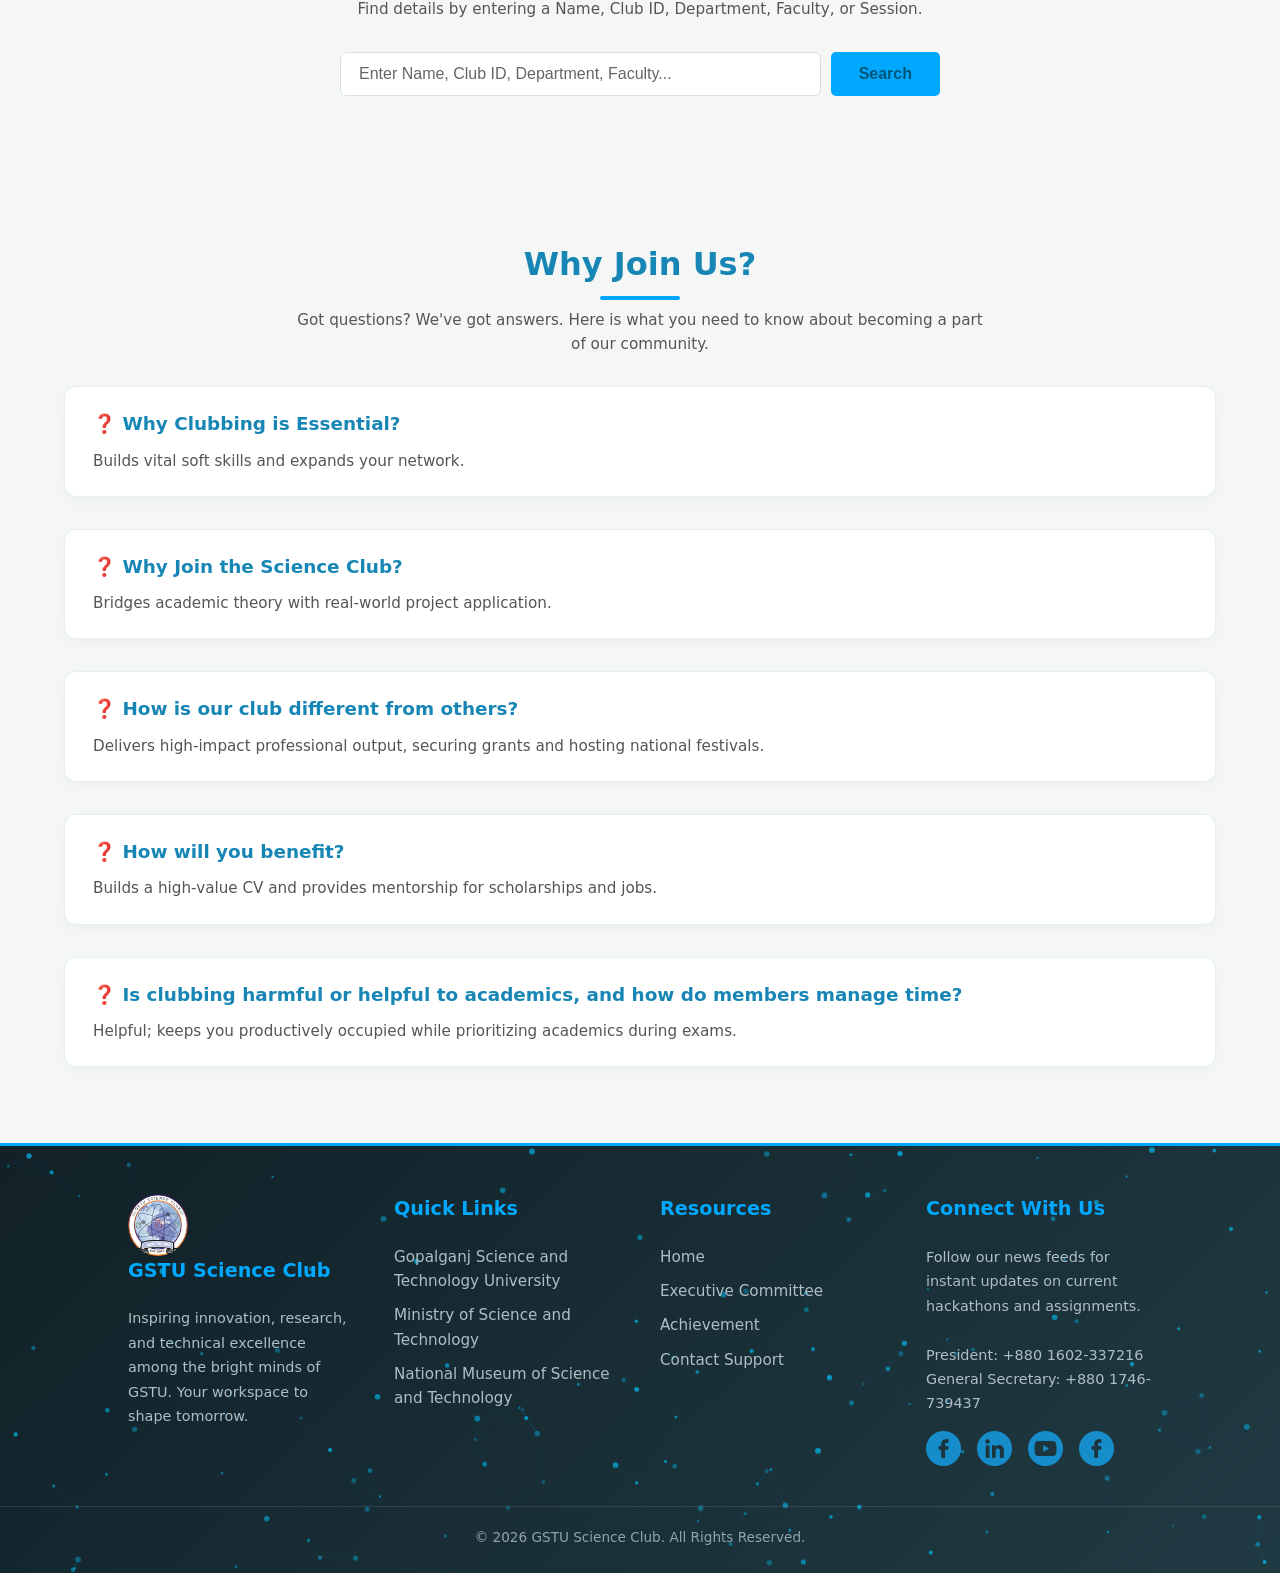
==== commit e2a45881: "Add files via upload" ====
--- a/index.html
+++ b/index.html
@@ -176,7 +176,8 @@
                                 betterment of mankind and better tomorrow. GSTU Science Club gives students an
                                 opportunity to learn, share thoughts and grow beyond regular schooling. As the club
                                 keeps doing activity, it is slowly creating a habit of scientific interest among the
-                                students of GSTU. The steps of the club is exploring and showing us light that will helps
+                                students of GSTU. The steps of the club is exploring and showing us light that will
+                                helps
                                 to think, study and come up with the new ideas and innovation for better future.
                             </blockquote>
                         </div>
@@ -213,7 +214,13 @@
                             <h3 class="leader-name">Prof. Dr. Md. Khashrul Alam</h3>
                             <p class="leader-title">Treasurer, GSTU </p>
                             <blockquote class="leader-quote">
-
+                                The future belongs to those who question, explore, and seek solutions to the challenges
+                                around them. GSTU Science Club is contributing to this vision by encouraging students to
+                                develop scientific thinking, embrace innovation, and pursue knowledge with enthusiasm.
+                                Its ongoing initiatives are laying the groundwork for a generation that values research,
+                                creativity, and critical inquiry. The club's role in shaping this mindset is both
+                                valuable and inspiring.<br>
+                                I wish all the best for the club.
                             </blockquote>
                         </div>
                     </div>
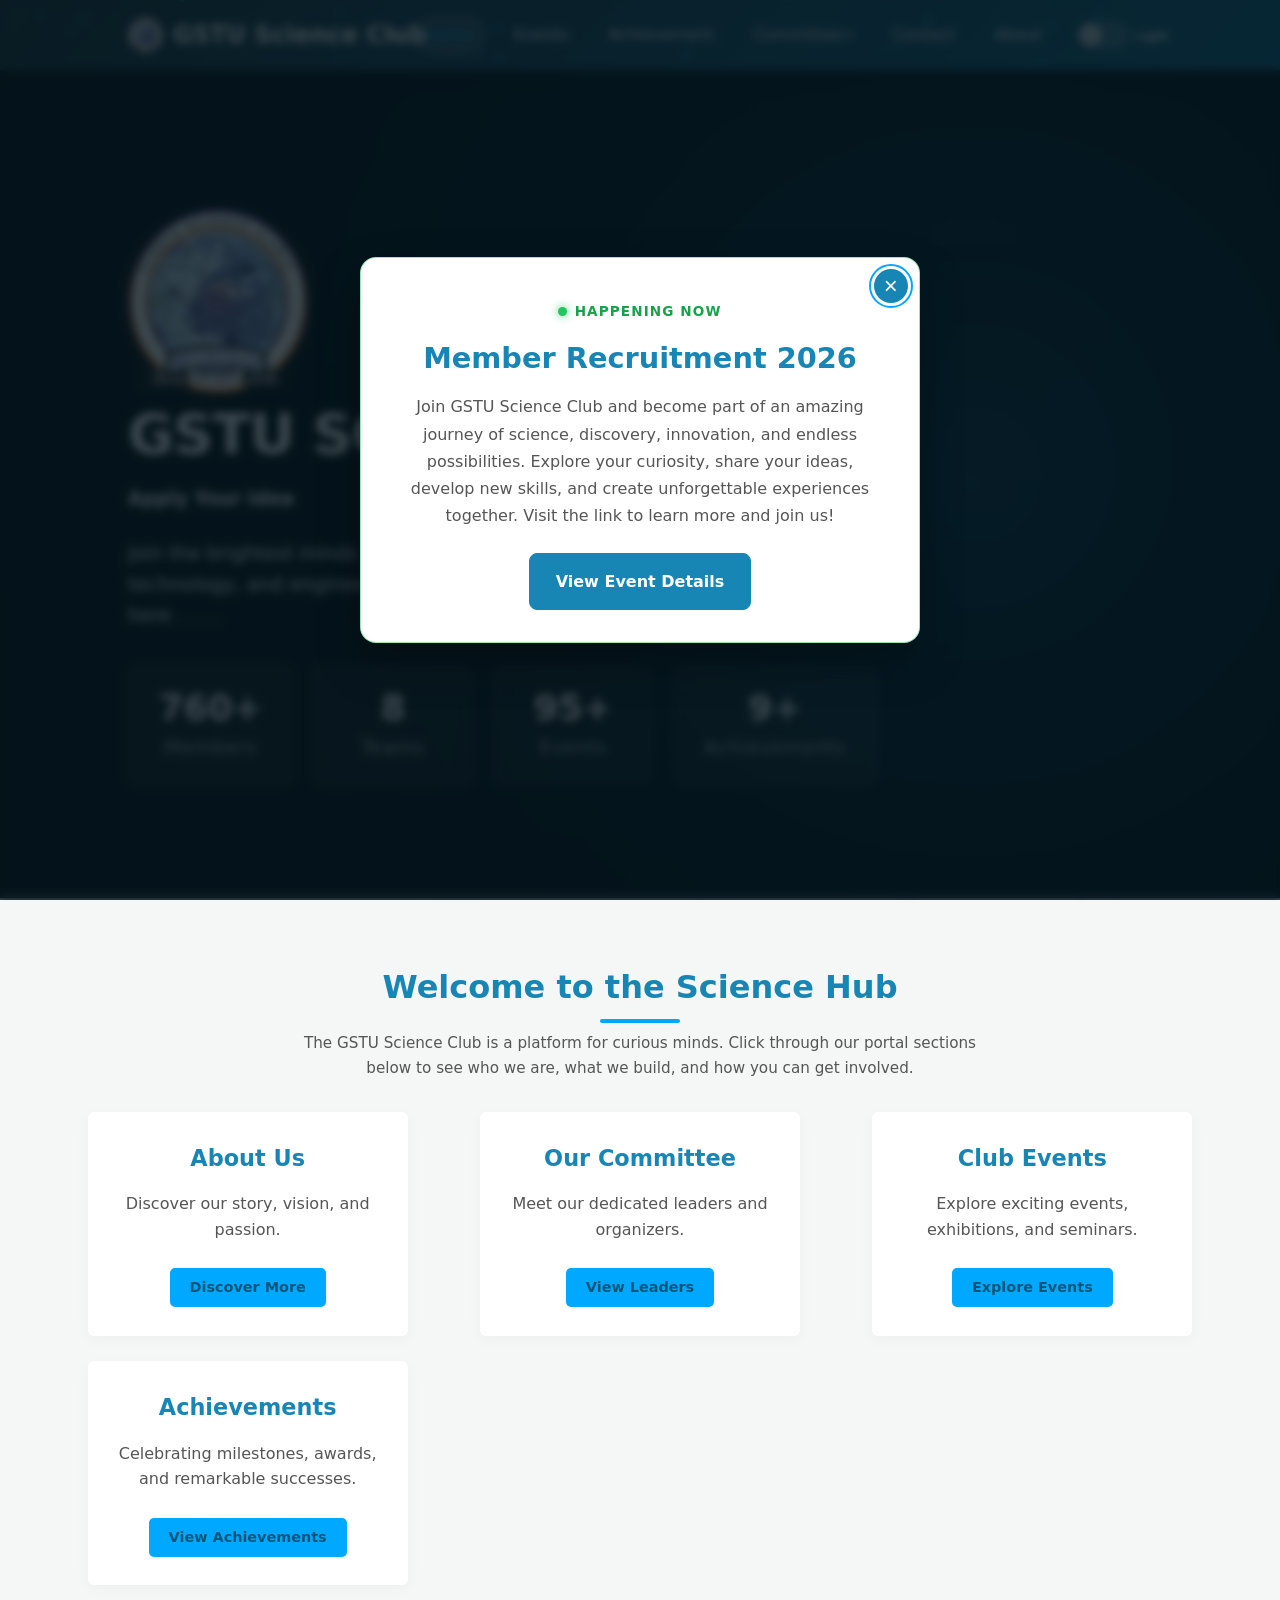
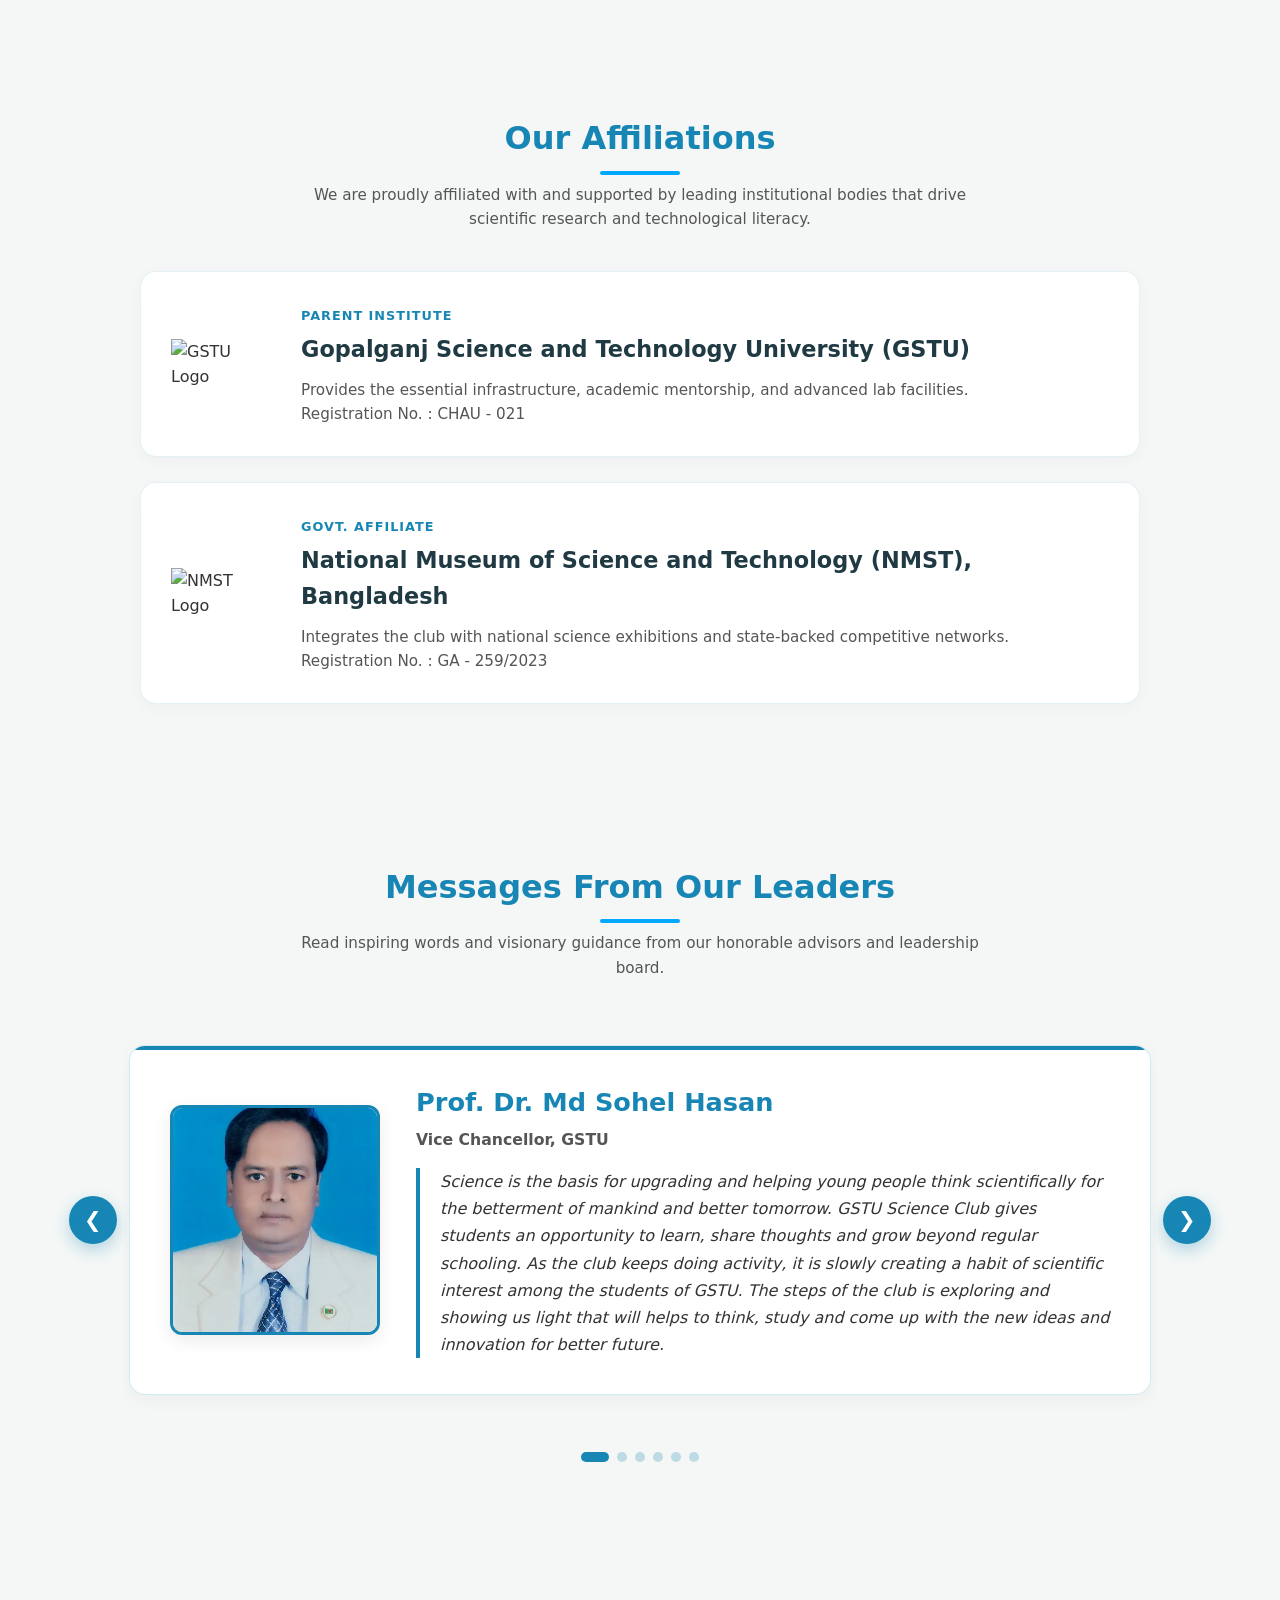
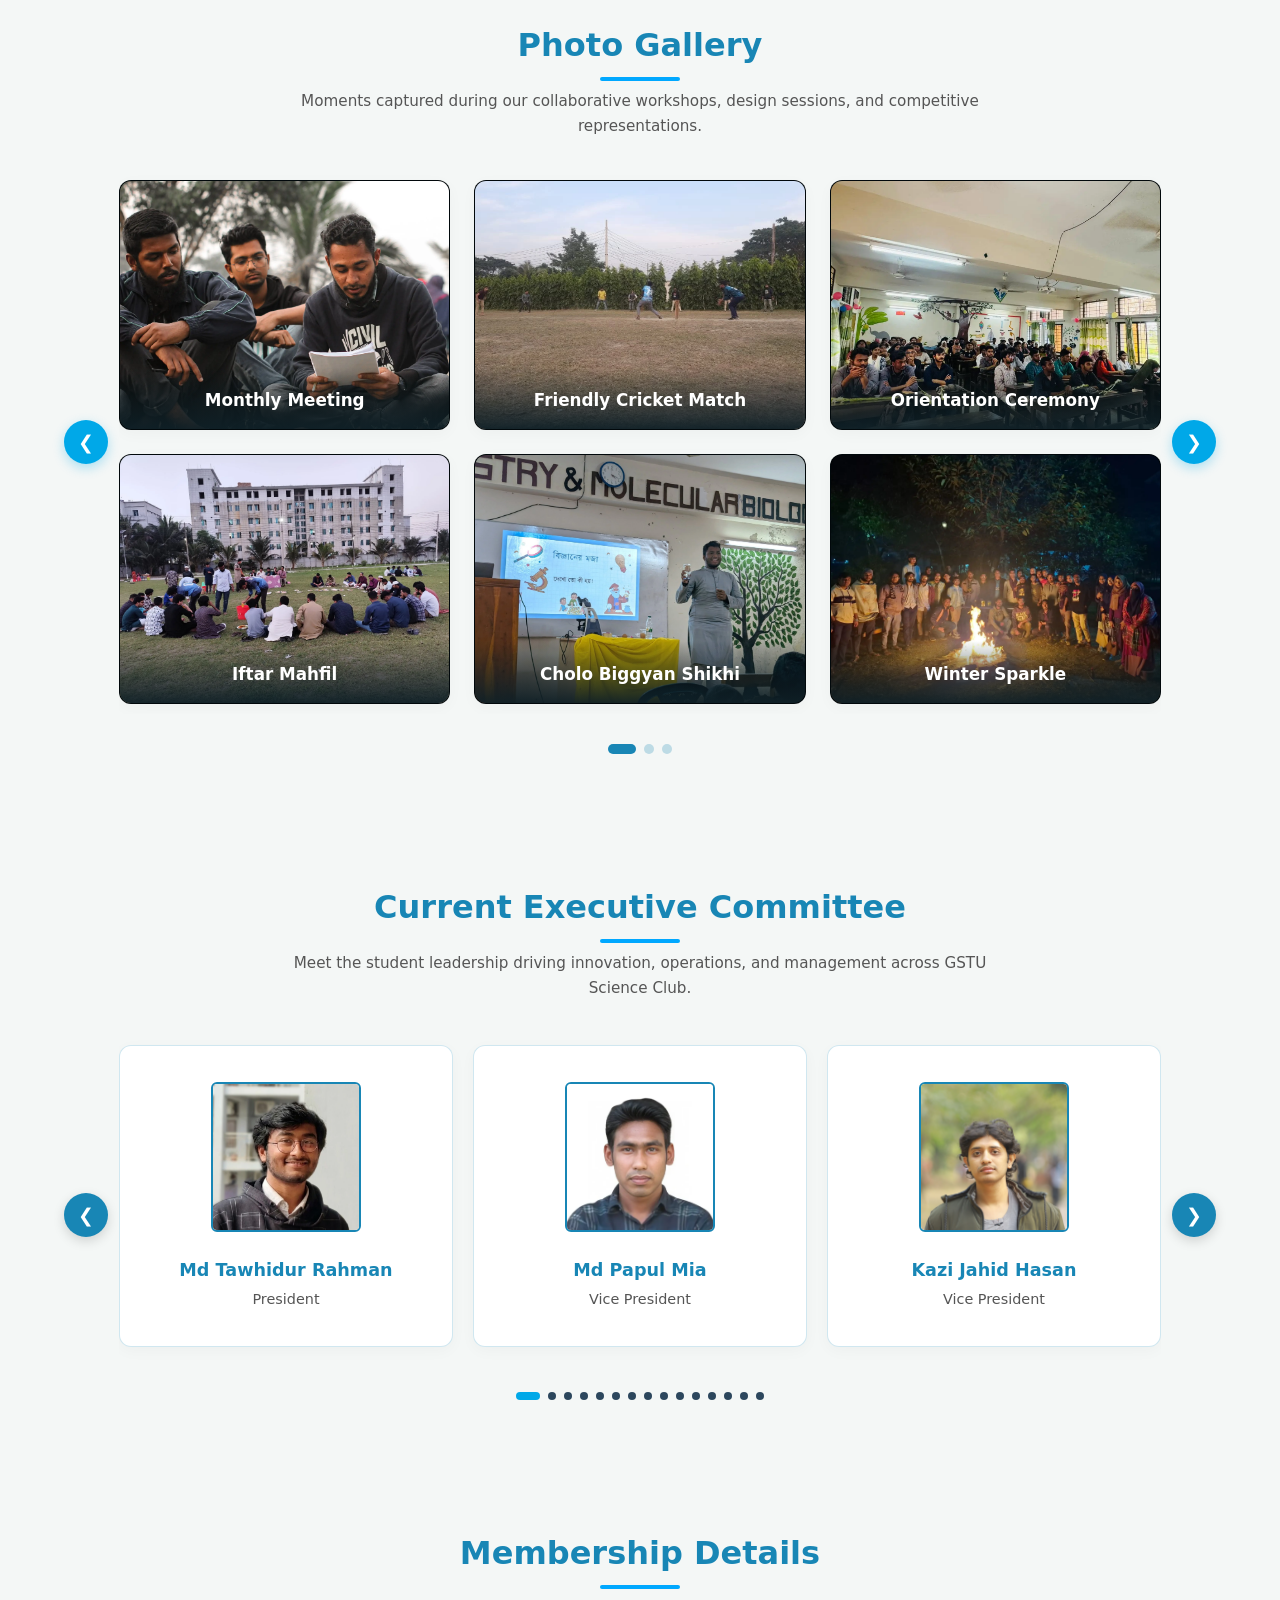
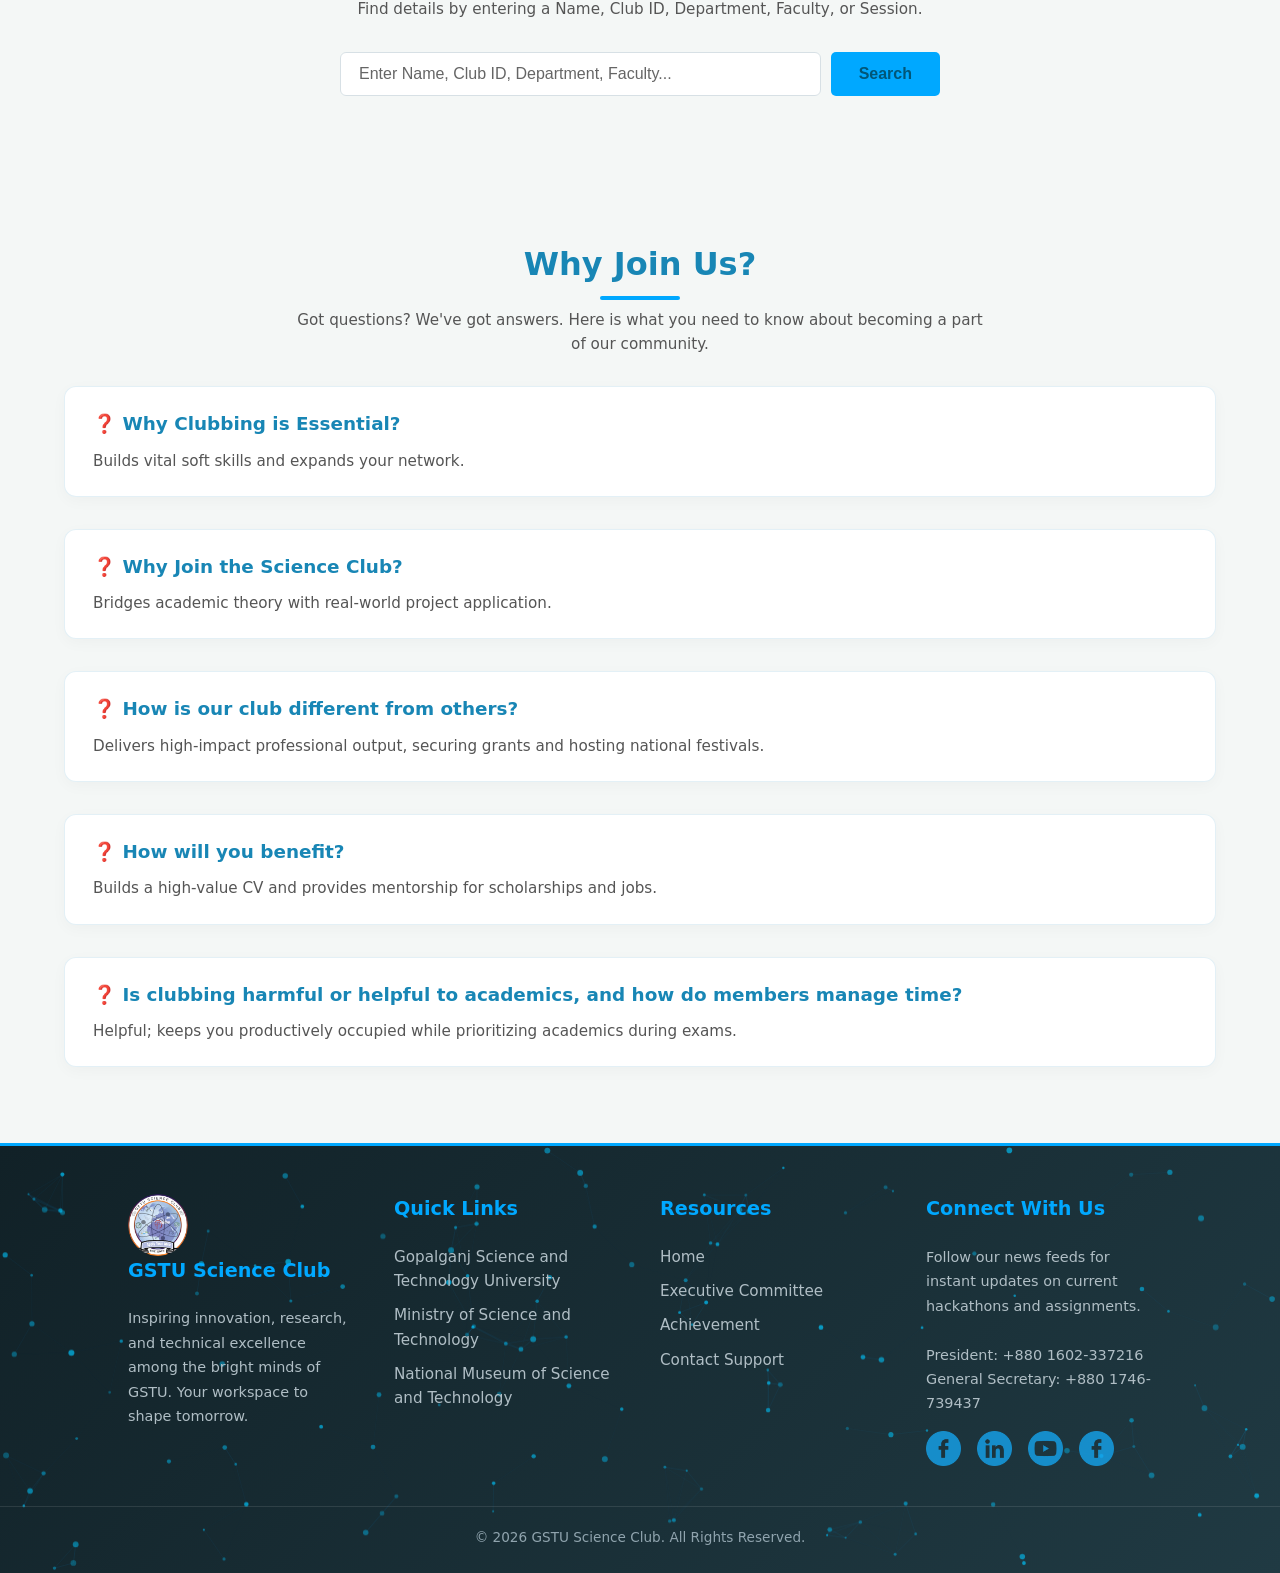
==== commit ee80a970: "Add files via upload" ====
--- a/index.html
+++ b/index.html
@@ -736,17 +736,11 @@
         </div>
     </div>
 
-    <div class="certificate-overlay" id="certificateOverlay" aria-hidden="true" role="dialog" aria-modal="true"
-        aria-labelledby="certificateTitle">
+    <div class="certificate-overlay" id="certificateOverlay" aria-hidden="true">
         <div class="certificate-dialog">
-            <div class="certificate-actions no-print">
-                <button type="button" class="certificate-print" id="printCertificate">Print certificate</button>
-                <button type="button" class="certificate-close" id="closeCertificate"
-                    aria-label="Close certificate preview">&times;</button>
-            </div>
             <article class="certificate-page" id="certificatePage">
                 <img class="certificate-template" id="certificateTemplate" src="image/official/Certificate.jpg"
-                    alt="Membership certificate template">
+                    alt="Membership certificate template" draggable="false">
                 <div class="certificate-fields" id="certificateFields" aria-labelledby="certificateTitle">
                     <span class="certificate-field certificate-field-name" id="certificateName"></span>
                     <span class="certificate-field certificate-field-department" id="certificateDepartment"></span>
@@ -852,4 +846,4 @@
 
 </body>
 
-</html>+</html>
--- a/style.css
+++ b/style.css
@@ -3510,7 +3510,7 @@
 .certificate-print { padding: 10px 16px; background: var(--accent-color); border-radius: var(--radius-sm); font-weight: 700; }
 .certificate-close { width: 40px; height: 40px; background: transparent; font-size: 2rem; line-height: 1; }
 .certificate-page { position: relative; width: 100%; aspect-ratio: 3508 / 2482; overflow: hidden; container-type: inline-size; background: #fff; box-shadow: 0 20px 50px rgba(0, 0, 0, 0.35); }
-.certificate-template { display: block; width: 100%; height: 100%; object-fit: contain; }
+.certificate-template { display: block; width: 100%; height: 100%; object-fit: contain; user-select: none; -webkit-user-drag: none; }
 .certificate-fields { position: absolute; inset: 0; pointer-events: none; color: #111; font-family: 'Allura', cursive; font-size: 2.05cqw; font-weight: 400; text-align: center; }
 .certificate-field { position: absolute; transform: translate(-50%, -50%); line-height: 1.1; white-space: nowrap; }
 .certificate-field-name { top: var(--certificate-name-top); left: 50%; width: 62%; font-size: 2.45em; font-weight: 600; line-height: 0.9; }
--- a/style.css
+++ b/style.css
@@ -3510,7 +3510,7 @@
 .certificate-print { padding: 10px 16px; background: var(--accent-color); border-radius: var(--radius-sm); font-weight: 700; }
 .certificate-close { width: 40px; height: 40px; background: transparent; font-size: 2rem; line-height: 1; }
 .certificate-page { position: relative; width: 100%; aspect-ratio: 3508 / 2482; overflow: hidden; container-type: inline-size; background: #fff; box-shadow: 0 20px 50px rgba(0, 0, 0, 0.35); }
-.certificate-template { display: block; width: 100%; height: 100%; object-fit: contain; }
+.certificate-template { display: block; width: 100%; height: 100%; object-fit: contain; user-select: none; -webkit-user-drag: none; }
 .certificate-fields { position: absolute; inset: 0; pointer-events: none; color: #111; font-family: 'Allura', cursive; font-size: 2.05cqw; font-weight: 400; text-align: center; }
 .certificate-field { position: absolute; transform: translate(-50%, -50%); line-height: 1.1; white-space: nowrap; }
 .certificate-field-name { top: var(--certificate-name-top); left: 50%; width: 62%; font-size: 2.45em; font-weight: 600; line-height: 0.9; }
